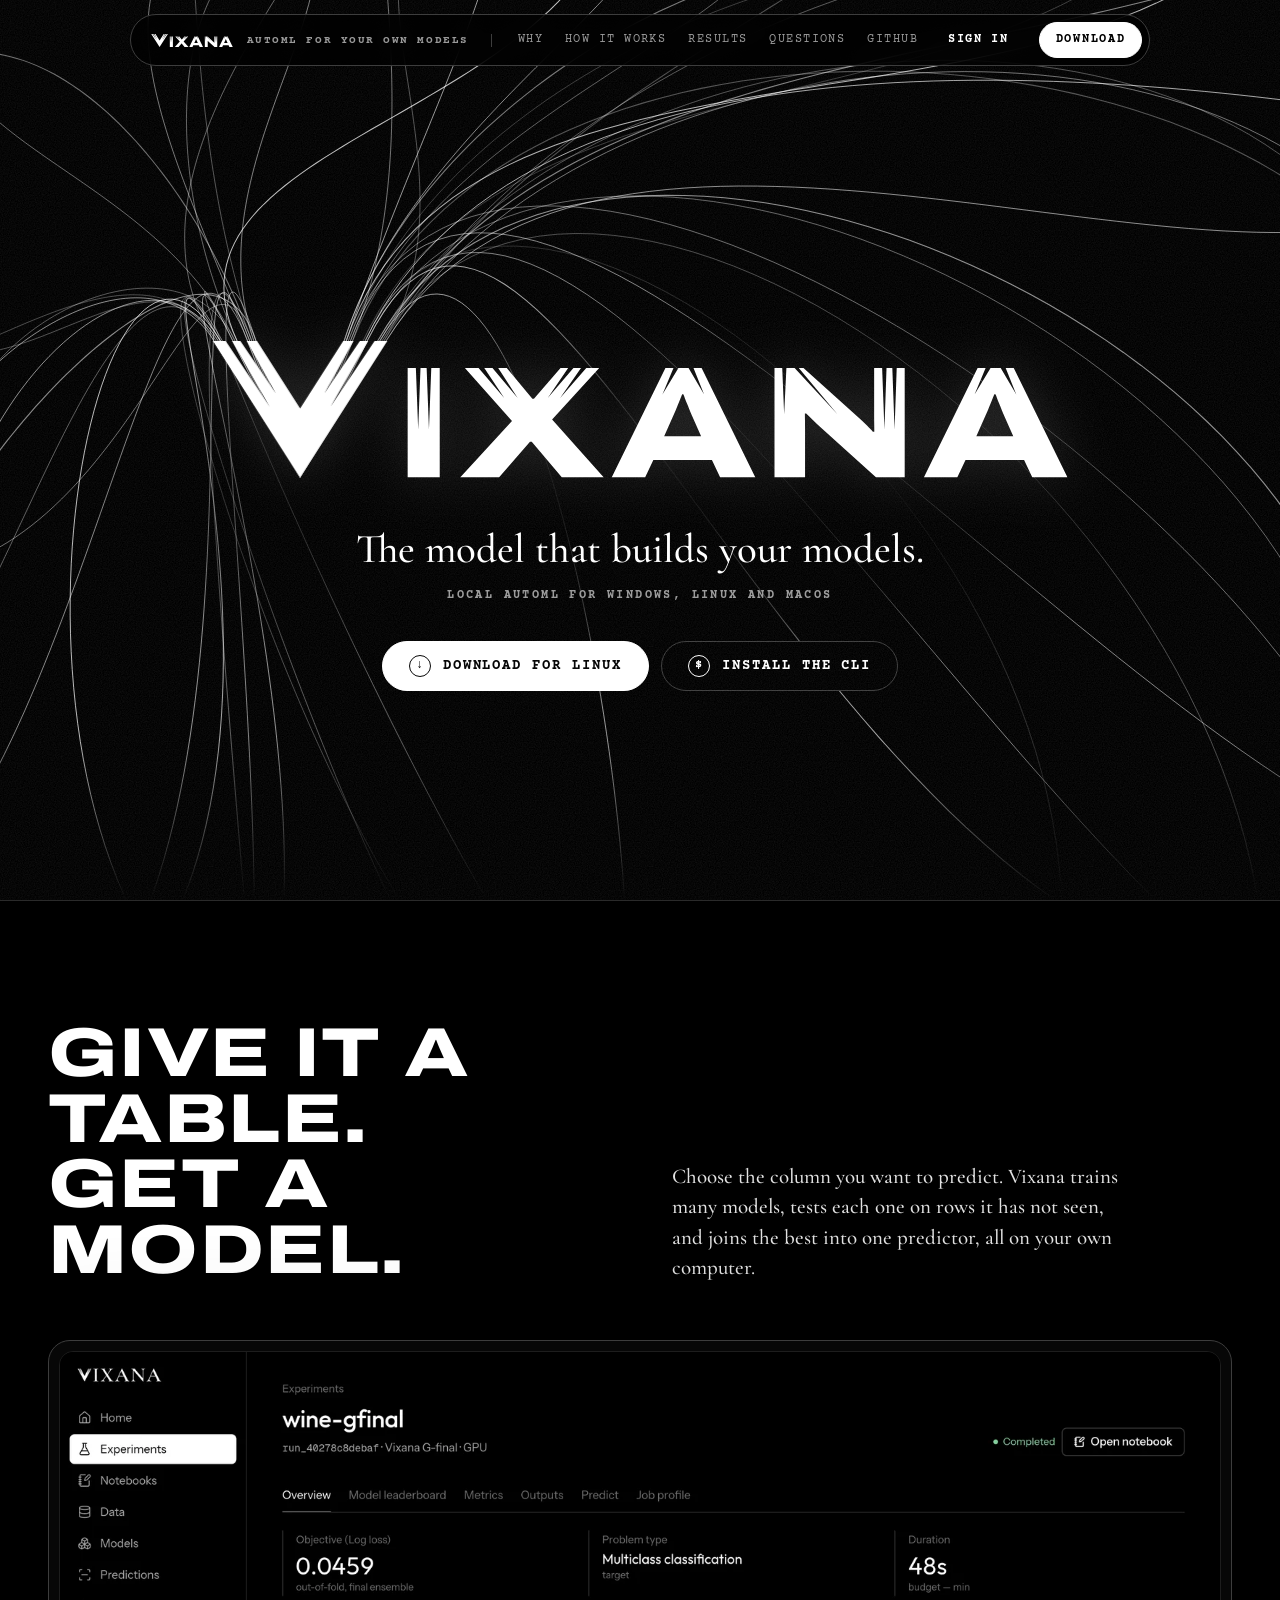
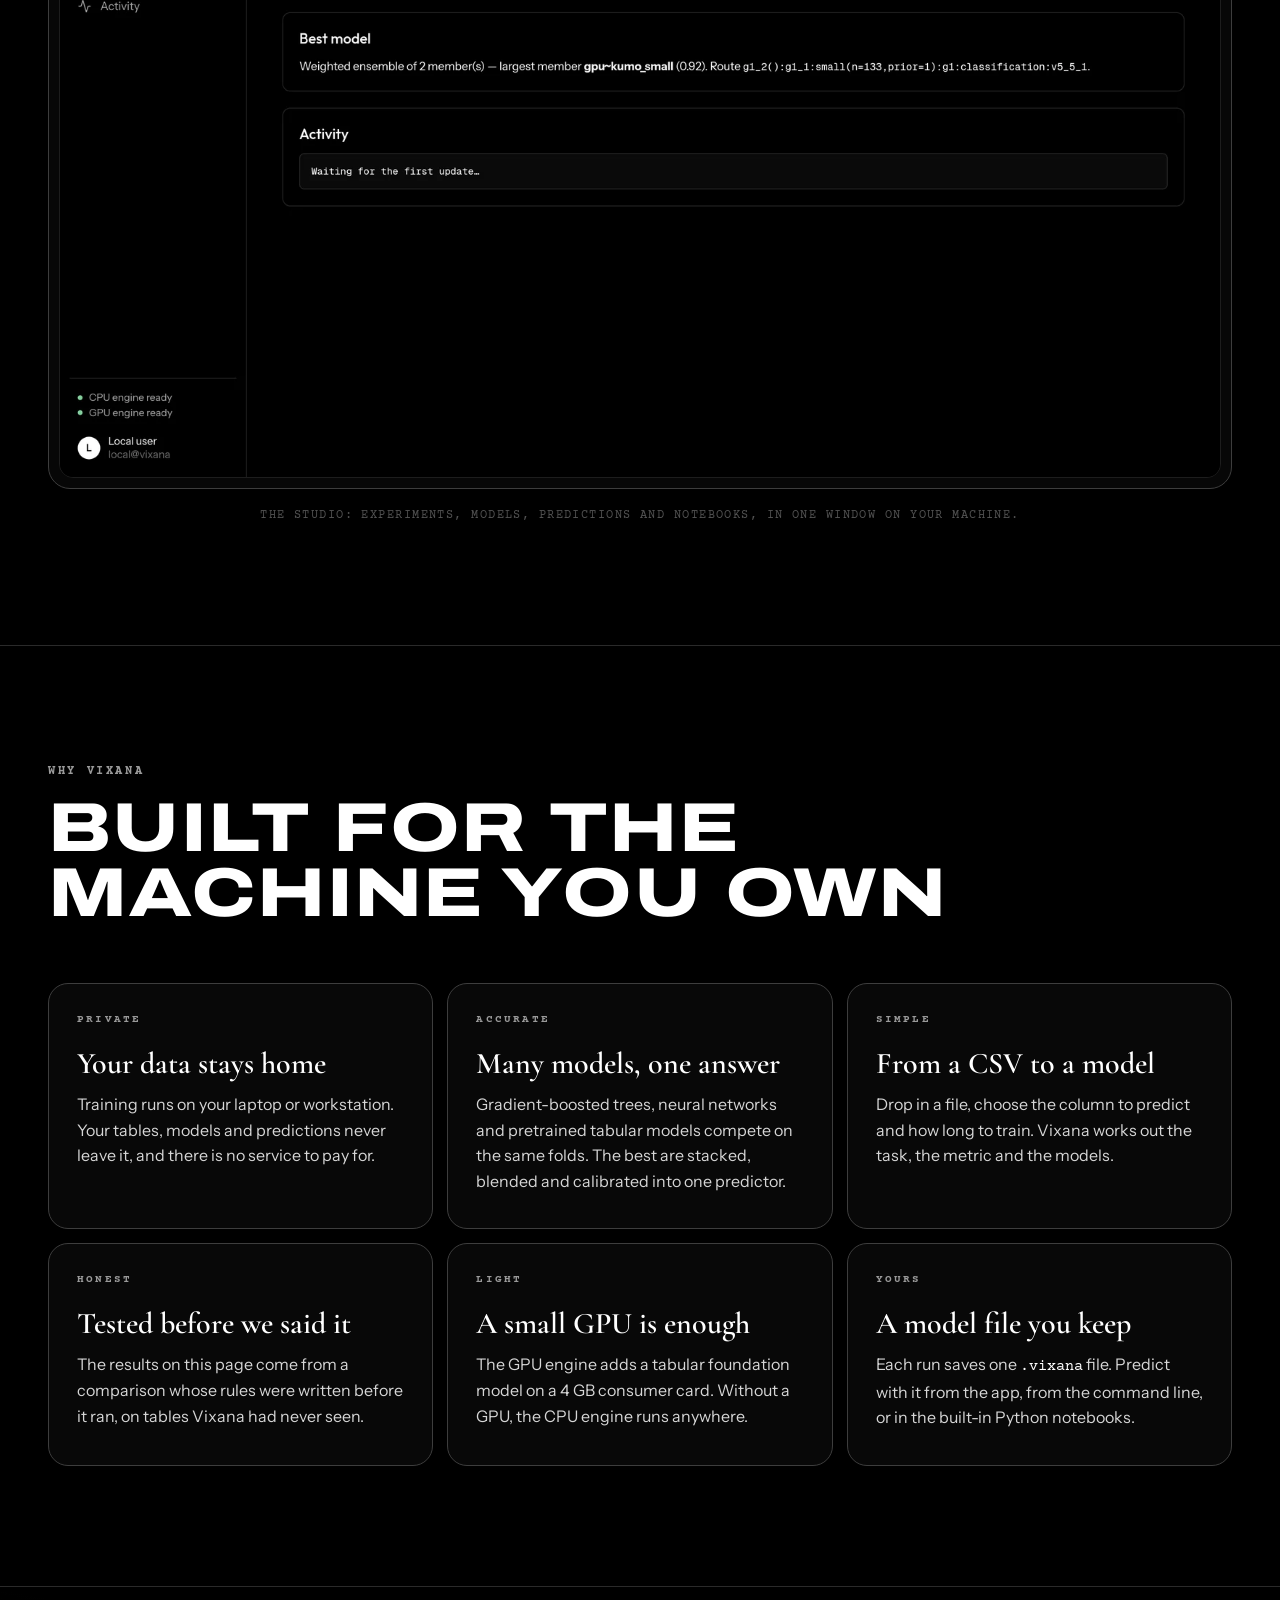
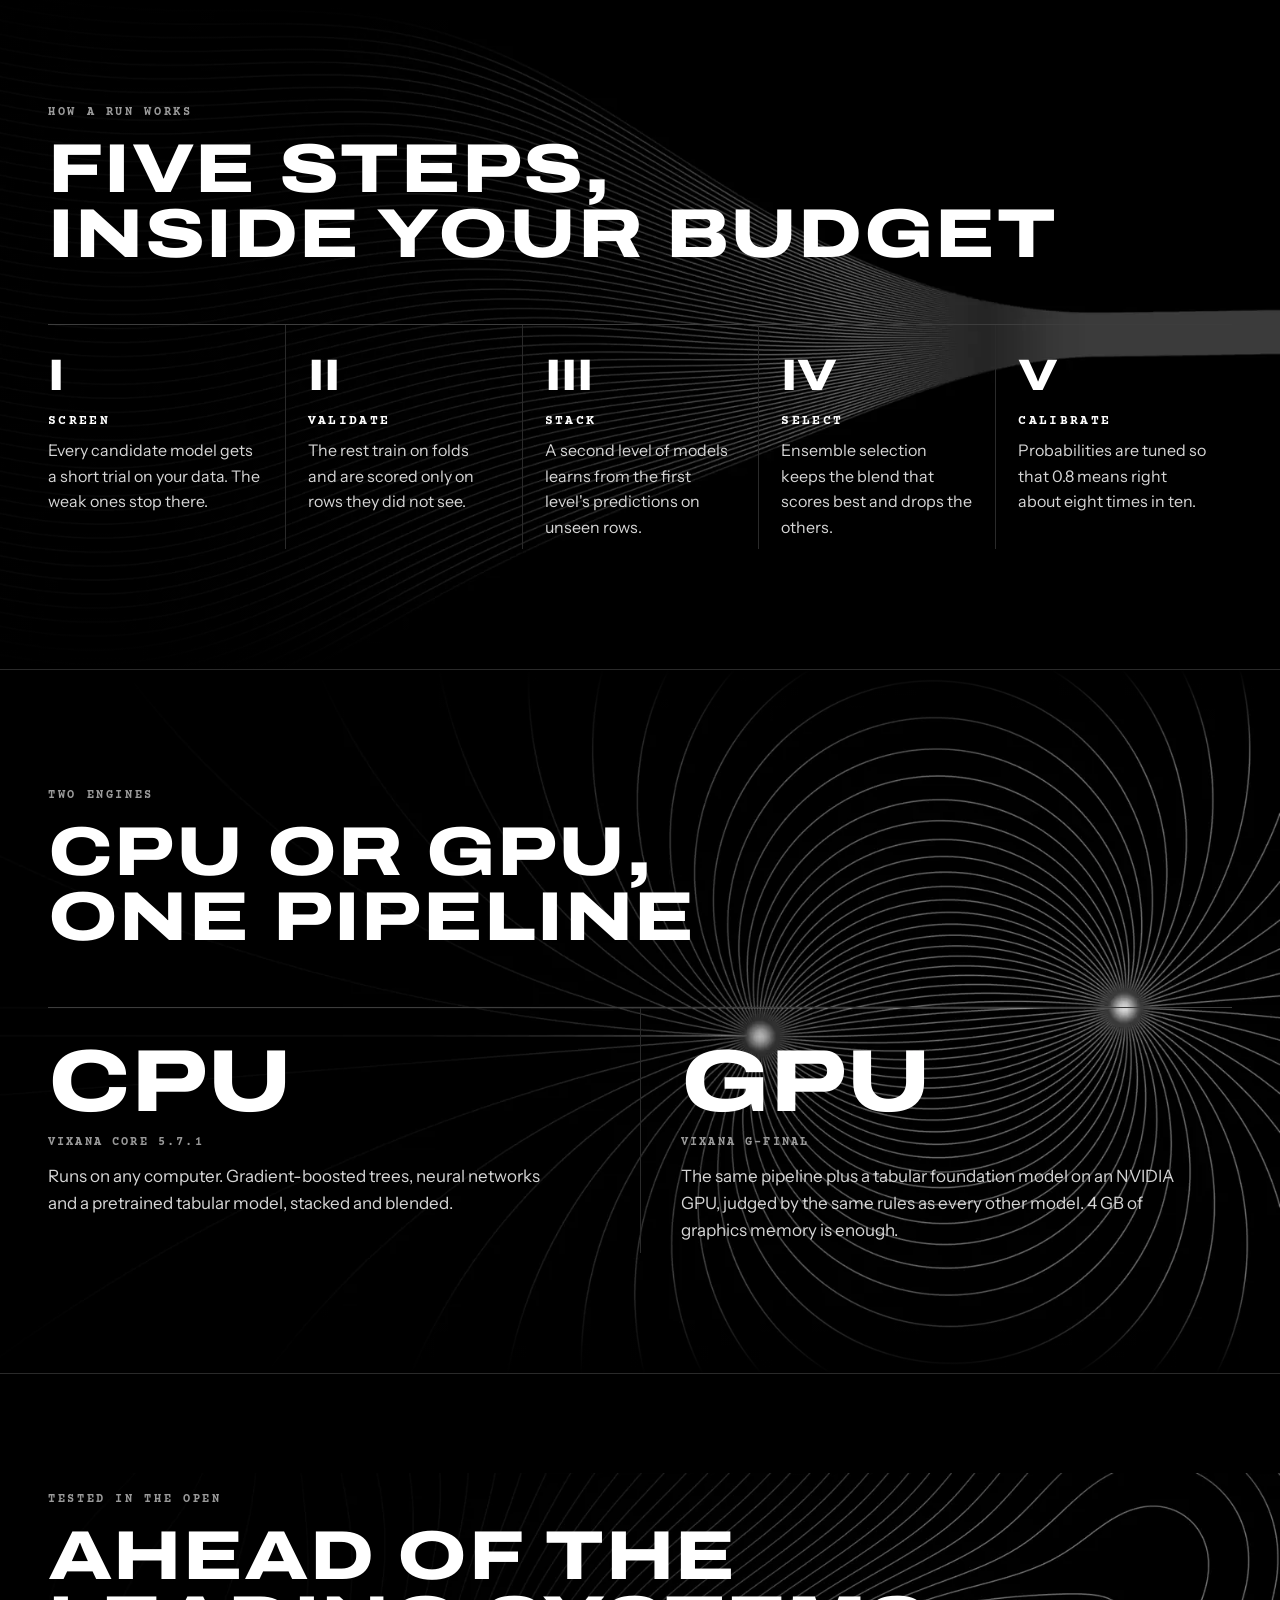
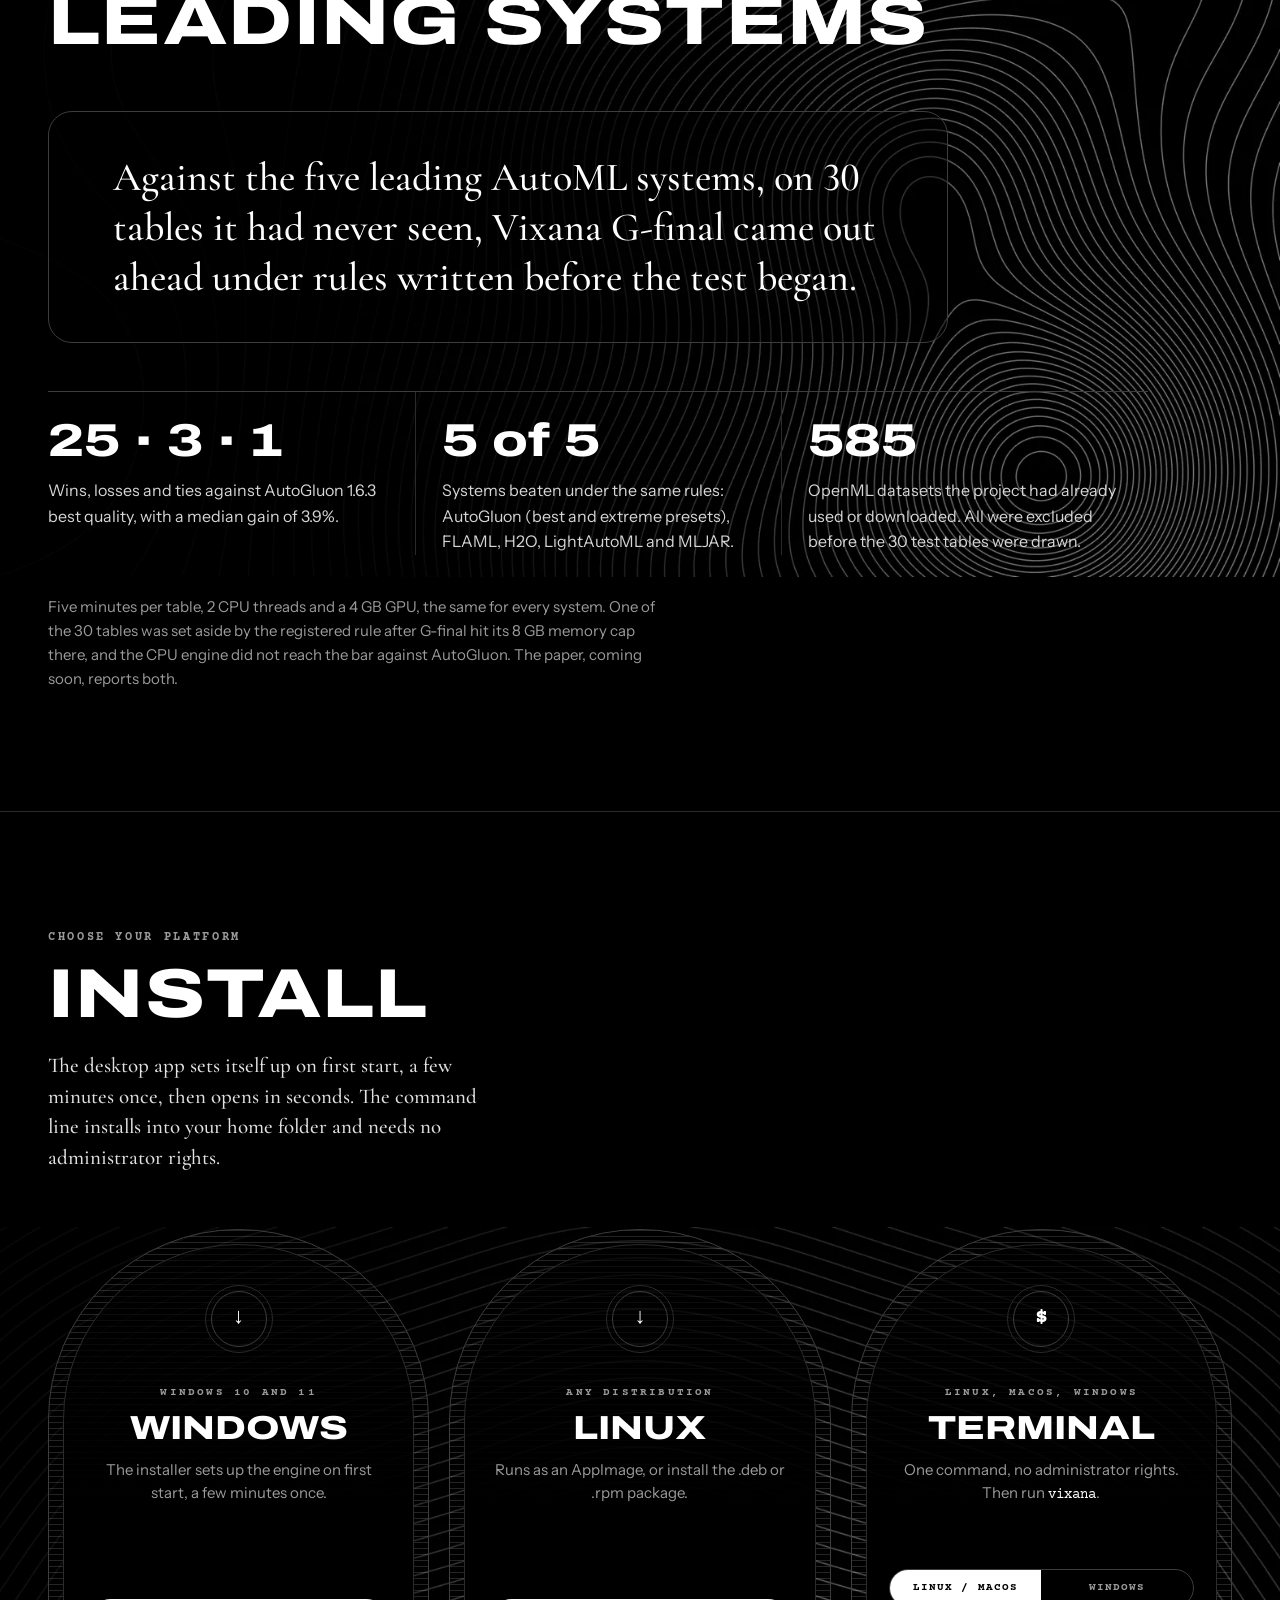
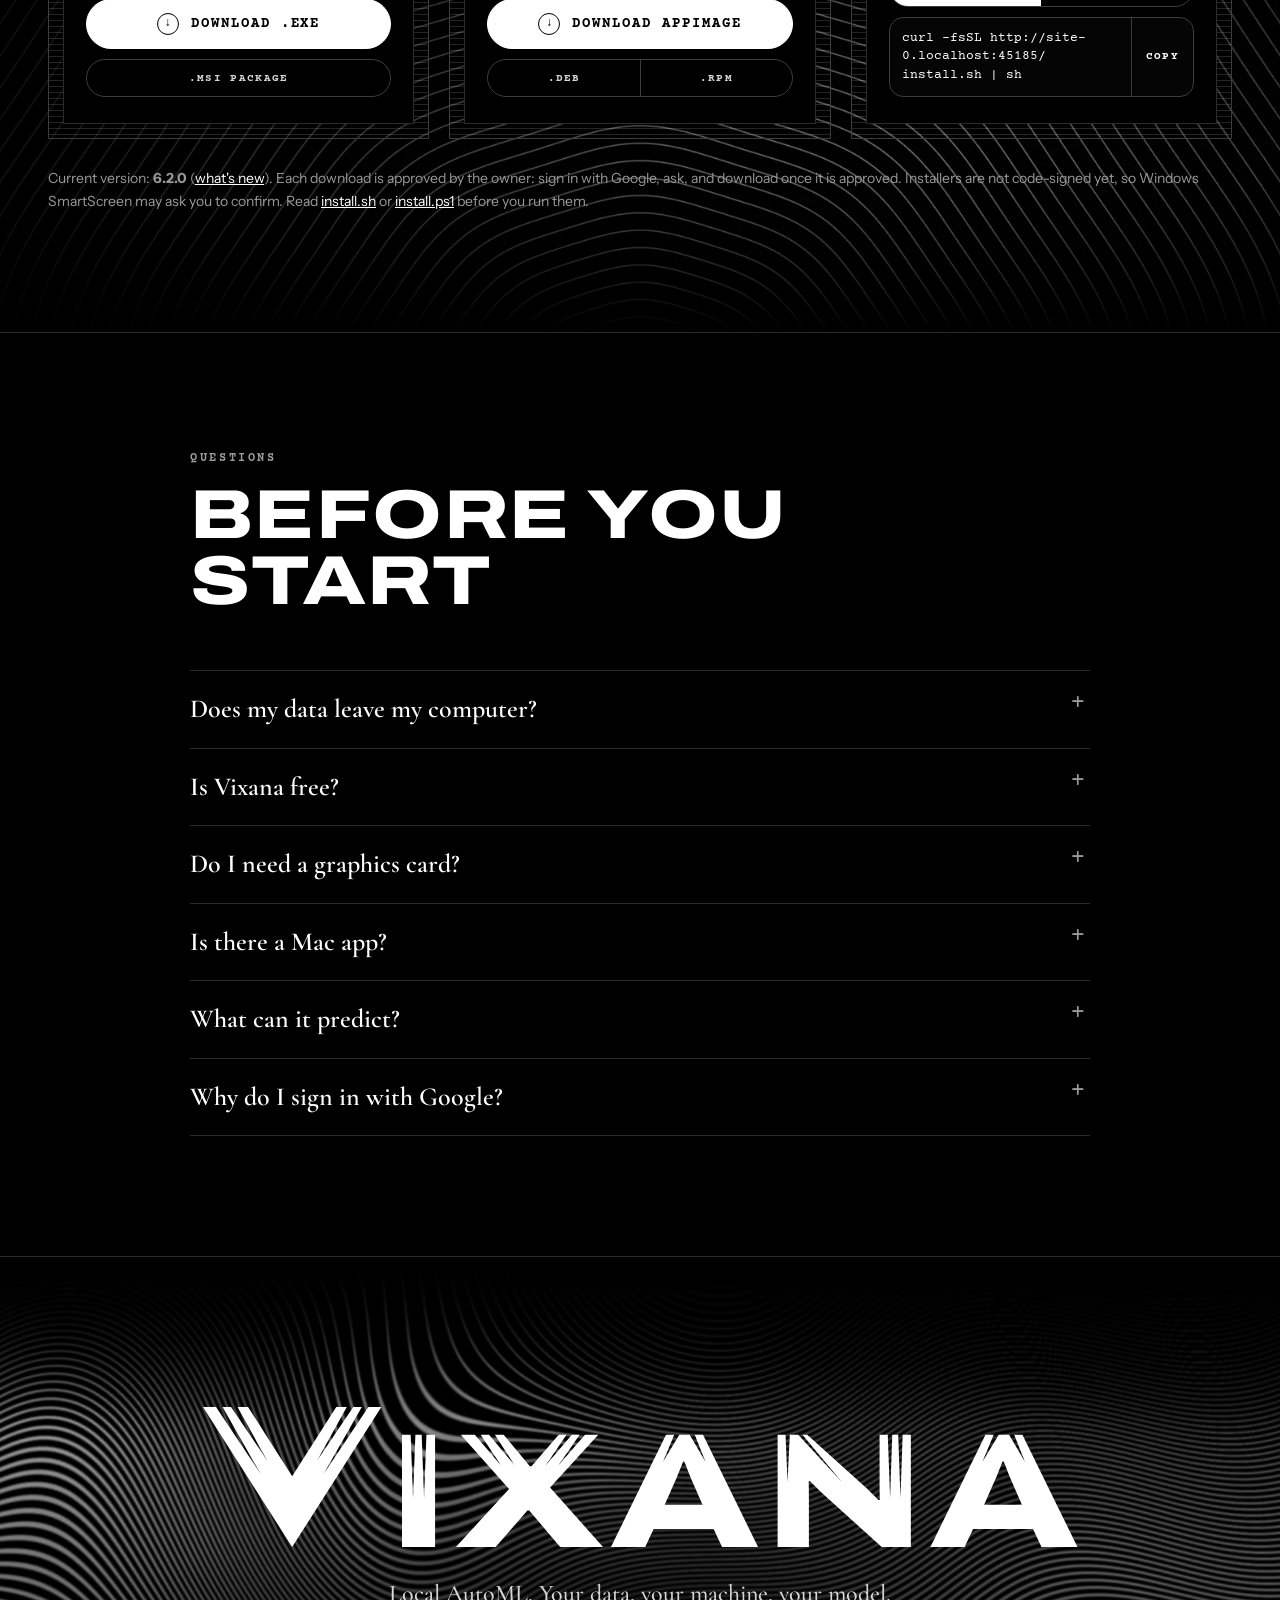
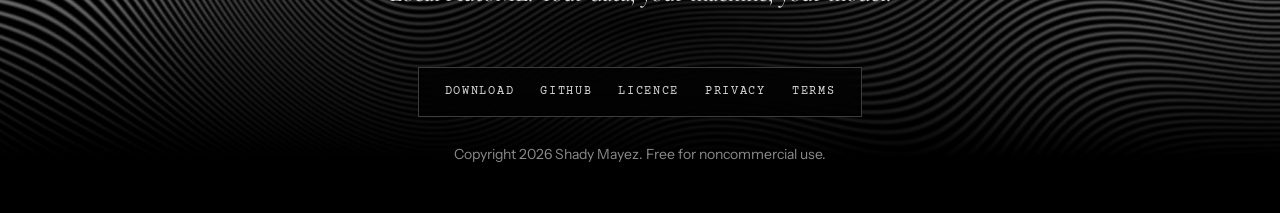
==== index.html @ 3128aa4a "Publish the website from the main repository's website/ folder" ====
<!doctype html>
<html lang="en">
<head>
<meta charset="utf-8">
<meta name="viewport" content="width=device-width, initial-scale=1">
<title>Vixana — local AutoML for your own models</title>
<meta name="description" content="Vixana trains many models on your table, checks each one on rows it has not seen, and joins the best into one predictor, on your own computer. Desktop app for Windows and Linux, command line for Linux, macOS and Windows.">
<meta name="theme-color" content="#000000">
<meta property="og:title" content="Vixana — local AutoML">
<meta property="og:description" content="Many models, checked against data they have not seen, joined into one answer. On your own computer.">
<meta property="og:image" content="assets/img/icon-256.png">
<link rel="icon" href="assets/img/favicon.svg" type="image/svg+xml">
<link rel="apple-touch-icon" href="assets/img/icon-256.png">
<link rel="preload" href="assets/fonts/archivo-expanded-800.woff2" as="font" type="font/woff2" crossorigin>
<link rel="stylesheet" href="styles.css?v=6.6.0-1">
<!-- the hero's sequence plays only where motion is welcome; set before the first paint so nothing flashes -->
<script>if (!matchMedia("(prefers-reduced-motion: reduce)").matches) document.documentElement.classList.add("motion");</script>
</head>
<body>
<a class="skip" href="#main">Skip to content</a>

<header class="bar">
  <div class="bar-inner">
    <a class="bar-brand" href="#top" aria-label="Vixana, back to top">
      <img src="assets/img/statement.svg" alt="Vixana" width="754" height="100">
      <span class="bar-tag">AutoML for your own models</span>
    </a>
    <nav class="bar-nav" aria-label="Sections">
      <a href="#why">Why</a>
      <a href="#how">How it works</a>
      <a href="#results">Results</a>
      <a href="#faq">Questions</a>
      <a data-repo href="https://github.com/ShadyMayez/vixana-website">GitHub</a>
    </nav>
    <a class="bar-signin" href="login.html" data-account-link hidden>Sign in</a>
    <a class="btn btn-small" href="#download">Download</a>
  </div>
</header>

<main id="main">
  <!-- Hero: lines from every side gather into the V (many models, one answer), then the name completes -->
  <section class="hero" id="top" aria-labelledby="hero-title">
    <canvas class="hero-flow" aria-hidden="true"></canvas>
    <div class="hero-inner">
      <h1 id="hero-title" class="hero-name" aria-label="Vixana"><!-- statement: written by website/art/make_statement.py --><svg class="statement-word" viewBox="0 0 630.0 100" data-v="2.11 127.71 32.28 4.84" aria-hidden="true"><defs><linearGradient id="sheen" gradientUnits="userSpaceOnUse" x1="-180" y1="0" x2="-40" y2="60"><stop offset="0" stop-color="#fff" stop-opacity="0"/><stop offset=".5" stop-color="#fff" stop-opacity=".9"/><stop offset="1" stop-color="#fff" stop-opacity="0"/><animateTransform id="sheen-run" attributeName="gradientTransform" type="translate" from="0 0" to="870 0" dur="1.8s" begin="4.4s; sheen-run.end + 7s" fill="freeze"/></linearGradient></defs><g id="word-shape"><path class="word-v" d="M2.11 0 65.96 100 129.82 0H120.51L88.26 48.23L115.81 0H109.74L83.74 38.46L105.07 0H97.54L65.96 49.46L34.38 0H26.85L48.18 38.46L22.19 0H16.12L43.66 48.23L11.42 0Z"/><path class="word-rest" d="M144.61 100H168.28V19.77H162.09L160.39 64.92L158.69 19.77H154.19L152.5 64.92L150.8 19.77H144.61Z M183.21 100H211.66L234.4 73.88H235.69L257.84 100H288.51L250.61 57.55L285.13 19.77H275.66L256.5 41.72L271.79 19.77H266.25L247.4 41.72L262.37 19.77H256.79L237.32 42.27H236.15L217.38 19.77H211.11L225.37 41.72L206.92 19.77H200.93L215.54 41.72L196.73 19.77H186.71L221.22 58.6Z M294.23 100H318.72L324.78 87.17H367.7L373.76 100H399.53L360.12 19.77H354.2L361.97 39.28L350.57 19.77H343.16L331.41 39.28L339.53 19.77H333.64ZM332.71 69.8 339.94 53.47Q340.76 51.84 341.75 49.27Q342.74 46.71 343.91 43.91Q345.07 41.11 345.89 39.01H346.71Q347.17 39.94 347.87 41.87Q348.57 43.79 349.5 46.06Q350.44 48.34 351.25 50.38Q352.07 52.42 352.54 53.47L359.77 69.8Z M413.53 100H435.92V65.25Q435.92 61.4 435.86 58.02Q435.8 54.64 435.8 53.12H436.73Q438.6 54.87 441.63 57.9Q444.66 60.93 447.46 63.38L488.05 100H508.92V19.77H503.06L501.49 64.92L499.85 19.77H495.6L494.07 64.92L492.39 19.77H486.53V55.57Q486.53 58.02 486.59 61.17Q486.65 64.31 486.65 66.41H485.6Q484.31 64.9 482.51 63.15Q480.7 61.4 479.01 59.77Q477.32 58.13 476.27 57.2L434.75 19.77H431.31L459.66 53.72L428.26 19.77H422.25L420.61 53.72L419.2 19.77H413.53Z M522.92 100H547.41L553.47 87.17H596.38L602.45 100H628.22L588.8 19.77H582.89L590.66 39.28L579.25 19.77H571.85L560.09 39.28L568.21 19.77H562.33ZM561.4 69.8 568.63 53.47Q569.45 51.84 570.44 49.27Q571.43 46.71 572.59 43.91Q573.76 41.11 574.58 39.01H575.39Q575.86 39.94 576.56 41.87Q577.26 43.79 578.19 46.06Q579.13 48.34 579.94 50.38Q580.76 52.42 581.22 53.47L588.45 69.8Z"/></g><use class="word-sheen" href="#word-shape" fill="url(#sheen)"/></svg><!-- /statement --></h1>
      <p class="hero-tag">The model that builds your models.</p>
      <p class="hero-meta">Local AutoML for Windows, Linux and macOS</p>
      <div class="hero-actions">
        <a class="btn btn-icon" id="primary-download" href="#download"><span class="btn-glyph" aria-hidden="true">↓</span><span class="btn-label">Download</span></a>
        <a class="btn btn-ghost btn-icon" href="#terminal"><span class="btn-glyph" aria-hidden="true">$</span><span class="btn-label">Install the CLI</span></a>
      </div>
    </div>
  </section>

  <!-- The Studio -->
  <section class="section intro" id="studio" aria-labelledby="studio-title">
    <div class="wrap">
      <div class="intro-head">
        <h2 id="studio-title" class="title">Give it a table.<br>Get a model.</h2>
        <p class="section-lede">Choose the column you want to predict. Vixana trains many models, tests each one on rows it
          has not seen, and joins the best into one predictor, all on your own computer.</p>
      </div>
      <figure class="shot">
        <img src="assets/img/studio.webp" alt="The Vixana Studio showing a finished experiment: log loss 0.0459, a weighted ensemble of two models, trained in 48 seconds." width="1600" height="1000" loading="lazy">
      </figure>
      <p class="shot-caption">The Studio: experiments, models, predictions and notebooks, in one window on your machine.</p>
    </div>
  </section>

  <!-- Why -->
  <section class="section" id="why" aria-labelledby="why-title">
    <div class="wrap">
      <div class="section-head">
        <p class="kicker">Why Vixana</p>
        <h2 id="why-title" class="title">Built for the<br>machine you own</h2>
      </div>
      <div class="cards">
        <article class="card">
          <p class="card-tag">Private</p>
          <h3>Your data stays home</h3>
          <p>Training runs on your laptop or workstation. Your tables, models and predictions never leave it, and there
            is no service to pay for.</p>
        </article>
        <article class="card">
          <p class="card-tag">Accurate</p>
          <h3>Many models, one answer</h3>
          <p>Gradient-boosted trees, neural networks and pretrained tabular models compete on the same folds. The best
            are stacked, blended and calibrated into one predictor.</p>
        </article>
        <article class="card">
          <p class="card-tag">Simple</p>
          <h3>From a CSV to a model</h3>
          <p>Drop in a file, choose the column to predict and how long to train. Vixana works out the task, the metric
            and the models.</p>
        </article>
        <article class="card">
          <p class="card-tag">Honest</p>
          <h3>Tested before we said it</h3>
          <p>The results on this page come from a comparison whose rules were written before it ran, on tables Vixana
            had never seen.</p>
        </article>
        <article class="card">
          <p class="card-tag">Light</p>
          <h3>A small GPU is enough</h3>
          <p>The GPU engine adds a tabular foundation model on a 4 GB consumer card. Without a GPU, the CPU engine runs
            anywhere.</p>
        </article>
        <article class="card">
          <p class="card-tag">Yours</p>
          <h3>A model file you keep</h3>
          <p>Each run saves one <code>.vixana</code> file. Predict with it from the app, from the command line, or in
            the built-in Python notebooks.</p>
        </article>
      </div>
    </div>
  </section>

  <!-- How a run works, over lines gathering into one beam -->
  <section class="section section-art" id="how" aria-labelledby="how-title">
    <div class="section-bg" style="background-image: url(assets/bg/converge.webp?v=6.3)" aria-hidden="true"></div>
    <div class="wrap">
      <div class="section-head">
        <p class="kicker">How a run works</p>
        <h2 id="how-title" class="title">Five steps,<br>inside your budget</h2>
      </div>
      <ol class="steps">
        <li><span class="numeral" aria-hidden="true">I</span><h3>Screen</h3>
          <p>Every candidate model gets a short trial on your data. The weak ones stop there.</p></li>
        <li><span class="numeral" aria-hidden="true">II</span><h3>Validate</h3>
          <p>The rest train on folds and are scored only on rows they did not see.</p></li>
        <li><span class="numeral" aria-hidden="true">III</span><h3>Stack</h3>
          <p>A second level of models learns from the first level's predictions on unseen rows.</p></li>
        <li><span class="numeral" aria-hidden="true">IV</span><h3>Select</h3>
          <p>Ensemble selection keeps the blend that scores best and drops the others.</p></li>
        <li><span class="numeral" aria-hidden="true">V</span><h3>Calibrate</h3>
          <p>Probabilities are tuned so that 0.8 means right about eight times in ten.</p></li>
      </ol>
    </div>
  </section>

  <!-- Engines, over the field lines between two poles -->
  <section class="section section-art" id="engines" aria-labelledby="engines-title">
    <div class="section-bg" style="background-image: url(assets/bg/dipole.webp?v=6.3)" aria-hidden="true"></div>
    <div class="wrap">
      <div class="section-head">
        <p class="kicker">Two engines</p>
        <h2 id="engines-title" class="title">CPU or GPU,<br>one pipeline</h2>
      </div>
      <div class="engine-pair">
        <div class="engine">
          <h3>CPU</h3>
          <p class="engine-name">Vixana Core 5.7.1</p>
          <p>Runs on any computer. Gradient-boosted trees, neural networks and a pretrained tabular model, stacked and
            blended.</p>
        </div>
        <div class="engine">
          <h3>GPU</h3>
          <p class="engine-name">Vixana G-final</p>
          <p>The same pipeline plus a tabular foundation model on an NVIDIA GPU, judged by the same rules as every
            other model. 4 GB of graphics memory is enough.</p>
        </div>
      </div>
    </div>
  </section>

  <!-- Results, over contour lines -->
  <section class="section section-art" id="results" aria-labelledby="results-title">
    <div class="section-bg" style="background-image: url(assets/bg/terrain.webp?v=6.3)" aria-hidden="true"></div>
    <div class="wrap">
      <div class="section-head">
        <p class="kicker">Tested in the open</p>
        <h2 id="results-title" class="title">Ahead of the<br>leading systems</h2>
      </div>
      <blockquote class="tablet">
        <p>Against the five leading AutoML systems, on 30 tables it had never seen, Vixana G-final came out ahead under
          rules written before the test began.</p>
      </blockquote>
      <dl class="facts">
        <div><dt>25 · 3 · 1</dt><dd>Wins, losses and ties against AutoGluon 1.6.3 best quality, with a median gain of
          3.9%.</dd></div>
        <div><dt>5 of 5</dt><dd>Systems beaten under the same rules: AutoGluon (best and extreme presets), FLAML, H2O,
          LightAutoML and MLJAR.</dd></div>
        <div><dt>585</dt><dd>OpenML datasets the project had already used or downloaded. All were excluded before the 30
          test tables were drawn.</dd></div>
      </dl>
      <p class="results-note">Five minutes per table, 2 CPU threads and a 4 GB GPU, the same for every system. One of
        the 30 tables was set aside by the registered rule after G-final hit its 8 GB memory cap there, and the CPU
        engine did not reach the bar against AutoGluon. The paper, coming soon, reports both.</p>
    </div>
  </section>

  <!-- Download, over rings rising from below -->
  <section class="section section-art" id="download" aria-labelledby="download-title">
    <div class="section-bg" style="background-image: url(assets/bg/ripples.webp?v=6.3)" aria-hidden="true"></div>
    <div class="wrap">
      <div class="section-head">
        <p class="kicker">Choose your platform</p>
        <h2 id="download-title" class="title">Install</h2>
        <p class="section-lede">The desktop app sets itself up on first start, a few minutes once, then opens in
          seconds. The command line installs into your home folder and needs no administrator rights.</p>
      </div>
      <div class="arcade">
        <article class="arch" id="windows">
          <div class="arch-inner">
            <span class="keystone" aria-hidden="true">↓</span>
            <p class="arch-tag">Windows 10 and 11</p>
            <h3>Windows</h3>
            <p class="arch-meta">The installer sets up the engine on first start, a few minutes once.</p>
            <div class="arch-action">
              <a class="btn btn-icon" data-release="windows" href="download.html?file=Vixana_6.2.0_x64-setup.exe&amp;tag=v6.2.0"><span class="btn-glyph" aria-hidden="true">↓</span><span class="btn-label">Download .exe</span></a>
              <div class="alt"><a href="download.html?file=Vixana_6.2.0_x64_en-US.msi&amp;tag=v6.2.0">.msi package</a></div>
            </div>
          </div>
        </article>
        <article class="arch" id="linux">
          <div class="arch-inner">
            <span class="keystone" aria-hidden="true">↓</span>
            <p class="arch-tag">Any distribution</p>
            <h3>Linux</h3>
            <p class="arch-meta">Runs as an AppImage, or install the .deb or .rpm package.</p>
            <div class="arch-action">
              <a class="btn btn-icon" data-release="linux" href="download.html?file=Vixana_6.2.0_amd64.AppImage&amp;tag=v6.2.0"><span class="btn-glyph" aria-hidden="true">↓</span><span class="btn-label">Download AppImage</span></a>
              <div class="alt"><a href="download.html?file=Vixana_6.2.0_amd64.deb&amp;tag=v6.2.0">.deb</a><a href="download.html?file=Vixana-6.2.0-1.x86_64.rpm&amp;tag=v6.2.0">.rpm</a></div>
            </div>
          </div>
        </article>
        <article class="arch" id="terminal">
          <div class="arch-inner">
            <span class="keystone" aria-hidden="true">$</span>
            <p class="arch-tag">Linux, macOS, Windows</p>
            <h3>Terminal</h3>
            <p class="arch-meta">One command, no administrator rights. Then run <code>vixana</code>.</p>
            <div class="arch-action">
              <div class="tabs" role="tablist" aria-label="Your system">
                <button role="tab" id="tab-unix" aria-selected="true" aria-controls="cmd-unix">Linux / macOS</button>
                <button role="tab" id="tab-win" aria-selected="false" aria-controls="cmd-win" tabindex="-1">Windows</button>
              </div>
              <div class="cmd" id="cmd-unix" role="tabpanel" aria-labelledby="tab-unix">
                <code data-cmd="unix">curl -fsSL https://vixana.online/install.sh | sh</code>
                <button class="copy" type="button" data-copy="unix">Copy</button>
              </div>
              <div class="cmd" id="cmd-win" role="tabpanel" aria-labelledby="tab-win" hidden>
                <code data-cmd="win">irm https://vixana.online/install.ps1 | iex</code>
                <button class="copy" type="button" data-copy="win">Copy</button>
              </div>
            </div>
          </div>
        </article>
      </div>
      <p class="fine">Current version: <strong>6.2.0</strong> (<a href="https://github.com/ShadyMayez/vixana-website/releases/tag/v6.2.0">what's new</a>). Each download is approved by the owner: sign in with Google, ask, and download once it is approved. Installers are not code-signed yet, so Windows SmartScreen may ask you to confirm. Read
        <a data-repo-path="website/install.sh" href="install.sh">install.sh</a> or
        <a data-repo-path="website/install.ps1" href="install.ps1">install.ps1</a> before you run them.</p>
    </div>
  </section>

  <!-- Questions -->
  <section class="section faq" id="faq" aria-labelledby="faq-title">
    <div class="wrap wrap-narrow">
      <div class="section-head">
        <p class="kicker">Questions</p>
        <h2 id="faq-title" class="title">Before you start</h2>
      </div>
      <details>
        <summary>Does my data leave my computer?</summary>
        <p>No. The desktop app and the command line train on your machine. The network is used only to install the
          engine's packages the first time and to sign in with Google.</p>
      </details>
      <details>
        <summary>Is Vixana free?</summary>
        <p>Yes, for noncommercial use: personal projects, research, study and teaching, under the PolyForm Noncommercial
          License 1.0.0. For commercial use, contact the author.</p>
      </details>
      <details>
        <summary>Do I need a graphics card?</summary>
        <p>No. The CPU engine runs anywhere. The GPU engine needs an NVIDIA card with 4 GB or more.</p>
      </details>
      <details>
        <summary>Is there a Mac app?</summary>
        <p>Not yet. On a Mac, install the command line with the terminal command above; it runs the CPU engine.</p>
      </details>
      <details>
        <summary>What can it predict?</summary>
        <p>A column in a table: a category (churn or not, which product, which diagnosis) or a number (price, demand,
          time). It reads CSV, TSV, Excel, Parquet, Feather and JSON files, and was tested on tables from 100 to
          100,000 rows.</p>
      </details>
      <details>
        <summary>Why do I sign in with Google?</summary>
        <p>So the app knows who you are. Vixana receives your name, email address and picture, and nothing else from
          your Google account. See the <a href="privacy.html">privacy policy</a>.</p>
      </details>
    </div>
  </section>
</main>

<footer class="foot">
  <div class="foot-bg" aria-hidden="true"></div>
  <img class="foot-mark" src="assets/img/statement.svg" alt="Vixana" width="754" height="100" loading="lazy">
  <p class="foot-line">Local AutoML. Your data, your machine, your model.</p>
  <nav aria-label="Footer">
    <a href="#download">Download</a>
    <a data-repo href="https://github.com/ShadyMayez/vixana-website">GitHub</a>
    <a data-repo-path="LICENSE.md" href="LICENSE.md">Licence</a>
    <a href="privacy.html">Privacy</a>
    <a href="terms.html">Terms</a>
  </nav>
  <p>Copyright 2026 Shady Mayez. Free for noncommercial use.</p>
</footer>

<script src="site.js?v=6.6.0" defer></script>
<script src="hero.js?v=6.3.0-1" defer></script>
<script src="account.js?v=6.6.0-1" defer></script>
</body>
</html>
---- styles.css ----
/* Vixana website. Pure black and white, like the brand.
   Archivo Expanded for statements and section titles, Courier Prime for labels, buttons and commands,
   Cormorant Garamond for the softer lines (subtitles, questions), Instrument Sans for reading. */

@font-face { font-family: "Archivo Expanded"; src: url("assets/fonts/archivo-expanded-800.woff2") format("woff2"); font-weight: 800; font-display: swap; }
@font-face { font-family: "Archivo Expanded"; src: url("assets/fonts/archivo-expanded-700.woff2") format("woff2"); font-weight: 700; font-display: swap; }
@font-face { font-family: "Courier Prime"; src: url("assets/fonts/courier-prime-regular.woff2") format("woff2"); font-weight: 400; font-display: swap; }
@font-face { font-family: "Courier Prime"; src: url("assets/fonts/courier-prime-bold.woff2") format("woff2"); font-weight: 700; font-display: swap; }
@font-face { font-family: "Cormorant Garamond"; src: url("assets/fonts/cormorant-garamond-500.woff2") format("woff2"); font-weight: 500; font-display: swap; }
@font-face { font-family: "Cormorant Garamond"; src: url("assets/fonts/cormorant-garamond-600.woff2") format("woff2"); font-weight: 600; font-display: swap; }
@font-face { font-family: "Instrument Sans"; src: url("assets/fonts/instrument-sans-var.woff2") format("woff2"); font-weight: 400 700; font-display: swap; }
@font-face { font-family: "Geist Mono"; src: url("assets/fonts/geist-mono-var.woff2") format("woff2"); font-weight: 100 900; font-display: swap; }

:root {
  --ink: #000;
  --marble: #fff;
  --chalk: #d6d6d6;    /* reading text on black: 14:1 */
  --stone: #9a9a9a;    /* secondary text: 7.6:1 */
  --vein: #2a2a2a;     /* hairlines */
  --frame: #3d3d3d;    /* frames and outlines */
  --expanded: "Archivo Expanded", "Arial Black", Arial, sans-serif;
  --courier: "Courier Prime", "Courier New", monospace;
  --serif: "Cormorant Garamond", Georgia, serif;
  --sans: "Instrument Sans", system-ui, sans-serif;
  --gutter: clamp(16px, 4vw, 48px);
  --measure: 62ch;
  color-scheme: dark;
}

* { box-sizing: border-box; }
html { scroll-behavior: smooth; scroll-padding-top: 84px; }
body { margin: 0; background: var(--ink); color: var(--chalk); font: 400 17px/1.6 var(--sans); -webkit-font-smoothing: antialiased; font-variant-numeric: lining-nums; }
img { display: block; max-width: 100%; height: auto; }
a { color: var(--marble); }
code { font-family: var(--courier); font-size: 0.95em; color: var(--marble); }
:focus-visible { outline: 2px solid var(--marble); outline-offset: 3px; }
.skip { position: absolute; left: -9999px; top: 8px; background: var(--marble); color: var(--ink); padding: 8px 14px; z-index: 100; }
.skip:focus { left: 8px; }

/* ---------- buttons: typewriter capitals, square ---------- */
.btn {
  display: inline-flex; align-items: center; justify-content: center; gap: 12px;
  min-height: 50px; padding: 0 26px; border: 1px solid var(--marble); border-radius: 999px;
  background: var(--marble); color: var(--ink); text-decoration: none; cursor: pointer;
  font: 700 14px/1 var(--courier); letter-spacing: 0.14em; text-transform: uppercase;
  transition: background-color .2s, color .2s, border-color .2s;
}
.btn:hover { background: var(--ink); color: var(--marble); }
.btn-ghost { background: var(--ink); color: var(--marble); border-color: var(--frame); }
.btn-ghost:hover { border-color: var(--marble); }
.btn-small { min-height: 36px; padding: 0 16px; font-size: 12px; }
.btn-glyph { display: grid; place-items: center; width: 22px; height: 22px; border: 1px solid currentColor; border-radius: 50%; font-size: 12px; letter-spacing: 0; }

/* ---------- top bar ---------- */
.bar { position: sticky; top: 0; z-index: 20; display: flex; justify-content: center; padding: 14px var(--gutter); pointer-events: none; }
.bar-inner {
  pointer-events: auto; display: flex; align-items: center; gap: 26px; padding: 7px 7px 7px 20px;
  background: rgba(0, 0, 0, 0.78); backdrop-filter: blur(14px); -webkit-backdrop-filter: blur(14px);
  border: 1px solid var(--frame); border-radius: 999px;
}
.bar-brand { display: flex; align-items: center; gap: 14px; text-decoration: none; padding-right: 22px; border-right: 1px solid var(--frame); }
.bar-brand img { height: 13px; width: auto; }
.bar-tag { font: 700 11px/1 var(--courier); letter-spacing: 0.14em; text-transform: uppercase; color: var(--stone); white-space: nowrap; }
.bar-nav { display: flex; gap: 22px; }
.bar-nav a { font: 400 12px/1 var(--courier); letter-spacing: 0.12em; text-transform: uppercase; color: var(--stone); text-decoration: none; }
.bar-nav a:hover { color: var(--marble); }

/* ---------- hero: the name, built by the lines that flow into its V (hero.js) ---------- */
.hero { position: relative; margin-top: -80px; min-height: max(660px, 100svh); display: grid; place-items: center; padding: calc(96px + 9vh) var(--gutter) 5vh; overflow: hidden; isolation: isolate; }
.hero-flow { position: absolute; inset: 0; z-index: -1; width: 100%; height: 100%; }
.hero::after { content: ""; position: absolute; inset: auto 0 0; height: 160px; z-index: -1; background: linear-gradient(transparent, var(--ink)); pointer-events: none; }
/* film grain over everything in the hero, very light */
.hero::before { content: ""; position: absolute; inset: 0; z-index: 2; pointer-events: none; opacity: .07; mix-blend-mode: screen;
  background-image: url("data:image/svg+xml,%3Csvg xmlns='http://www.w3.org/2000/svg' width='220' height='220'%3E%3Cfilter id='n'%3E%3CfeTurbulence type='fractalNoise' baseFrequency='.85' numOctaves='2' stitchTiles='stitch'/%3E%3CfeColorMatrix values='0 0 0 0 1 0 0 0 0 1 0 0 0 0 1 0 0 0 1.4 -.35'/%3E%3C/filter%3E%3Crect width='100%25' height='100%25' filter='url(%23n)'/%3E%3C/svg%3E"); }
.hero-inner { position: relative; width: 100%; display: grid; justify-items: center; text-align: center; }
/* a pool of shadow under the words, so the lines pass behind them */
.hero-inner::before { content: ""; position: absolute; z-index: -1; left: 50%; top: 46%; width: min(1100px, 120vw); height: 120%; transform: translate(-50%, -50%);
  background: radial-gradient(closest-side, rgba(0,0,0,.92), rgba(0,0,0,.6) 55%, rgba(0,0,0,0)); pointer-events: none; }
.hero-name { margin: 0; width: min(860px, 80vw); line-height: 0; }
.statement-word { display: block; width: 100%; height: auto; fill: var(--marble); overflow: visible; }
.hero .statement-word { filter: drop-shadow(0 0 28px rgba(255,255,255,.16)) drop-shadow(0 18px 40px rgba(0,0,0,.9)); }
.word-sheen { display: none; mix-blend-mode: normal; }
.motion .word-sheen { display: inline; }
.hero-tag { margin: clamp(26px, 4vw, 48px) 0 0; font: 500 clamp(24px, 3.2vw, 42px)/1.2 var(--serif); color: var(--marble); }
.hero-meta { margin: 14px 0 0; font: 700 12px/1.4 var(--courier); letter-spacing: 0.2em; text-transform: uppercase; color: var(--stone); }
.hero-actions { display: flex; flex-wrap: wrap; justify-content: center; gap: 12px; margin-top: 36px; }
/* the sequence (only where motion is welcome; hero.js draws the lines in time with it): the V solidifies, the name wipes in, the words rise */
.motion .hero .word-v { animation: fade-in .9s 2.2s both; }
.motion .hero .word-rest { animation: wipe-in 1.1s 2.75s cubic-bezier(.65, 0, .2, 1) both; }
.motion .hero .hero-tag { animation: rise .9s 3.5s both; }
.motion .hero .hero-meta { animation: rise .9s 3.7s both; }
.motion .hero .hero-actions { animation: rise .9s 3.9s both; }
@keyframes fade-in { from { opacity: 0; } }
@keyframes wipe-in { from { clip-path: inset(0 100% 0 0); } to { clip-path: inset(0 0 0 0); } }
@keyframes rise { from { opacity: 0; transform: translateY(14px); } }

/* the Studio, right under the hero */
.intro { border-top: 0; padding-top: 40px; }
.intro-head { display: grid; grid-template-columns: 1fr 1fr; gap: 24px 64px; align-items: end; margin-bottom: 56px; }
.intro-head .section-lede { margin: 0; }
.shot { position: relative; margin: 0; width: 100%; padding: 10px; border: 1px solid var(--frame); border-radius: 22px; background: rgba(10, 10, 10, .72); box-shadow: 0 40px 120px rgba(0, 0, 0, .8); }
.shot img { width: 100%; border: 1px solid #1d1d1d; border-radius: 14px; }
.shot-caption { text-align: center; margin: 18px 0 0; font: 400 12px/1.5 var(--courier); letter-spacing: 0.12em; text-transform: uppercase; color: var(--stone); }

/* ---------- sections ---------- */
.section { position: relative; padding: 120px var(--gutter); border-top: 1px solid var(--vein); overflow: hidden; }
.section-art { isolation: isolate; }
.section-bg { position: absolute; inset: 0; z-index: -1; background-position: right center; background-size: max(100%, 1300px) auto; background-repeat: no-repeat; }
/* text sits on the left: keep that side darker, let the lines show on the right; fade into the next section */
.section-bg::after { content: ""; position: absolute; inset: 0; background: linear-gradient(90deg, rgba(0,0,0,.72) 0%, rgba(0,0,0,.35) 45%, rgba(0,0,0,0) 75%), linear-gradient(#000, rgba(0,0,0,0) 14%, rgba(0,0,0,0) 86%, #000); }
#download .section-bg { background-position: center bottom; }
#how .section-bg, #engines .section-bg, #results .section-bg { background-position: right top 30%; }
.wrap { max-width: 1240px; margin: 0 auto; }
.wrap-narrow { max-width: 900px; }
.section-head { margin-bottom: 56px; }
.kicker { margin: 0 0 18px; font: 700 12px/1 var(--courier); letter-spacing: 0.22em; text-transform: uppercase; color: var(--stone); }
.title { margin: 0; font: 800 clamp(2.2rem, 5.4vw, 4.6rem)/0.95 var(--expanded); letter-spacing: 0.02em; text-transform: uppercase; color: var(--marble); }
.section-lede { margin: 24px 0 0; max-width: 46ch; font: 500 21px/1.45 var(--serif); color: #e2e2e2; }

/* why: six cards in a 3 x 2 grid, hairline separated */
.cards { display: grid; grid-template-columns: repeat(3, minmax(0, 1fr)); gap: 14px; }
.card { padding: 30px 28px 34px; border: 1px solid var(--frame); border-radius: 20px; background: rgba(255, 255, 255, .03); transition: background-color .25s, transform .25s; }
.card:hover { transform: translateY(-2px); }
.card:hover { background: rgba(255, 255, 255, .045); }
.card-tag { margin: 0 0 22px; font: 700 11px/1 var(--courier); letter-spacing: 0.2em; text-transform: uppercase; color: var(--stone); }
.card h3 { margin: 0 0 12px; font: 600 30px/1.1 var(--serif); color: var(--marble); }
.card p:last-child { margin: 0; font-size: 16px; }

/* how: five steps */
.steps { list-style: none; margin: 0; padding: 0; display: grid; grid-template-columns: repeat(5, minmax(0, 1fr)); border-top: 1px solid var(--frame); }
.steps li { padding: 28px 22px 8px 0; }
.steps li + li { padding-left: 22px; border-left: 1px solid var(--vein); }
.numeral { display: block; font: 800 44px/1 var(--expanded); color: var(--marble); }
.steps h3 { margin: 18px 0 10px; font: 700 13px/1 var(--courier); letter-spacing: 0.18em; text-transform: uppercase; color: var(--marble); }
.steps p { margin: 0; font-size: 16px; }

/* engines */
.engine-pair { display: grid; grid-template-columns: 1fr 1fr; border-top: 1px solid var(--frame); }
.engine { padding: 34px 40px 8px 0; }
.engine + .engine { padding-left: 40px; border-left: 1px solid var(--vein); }
.engine h3 { margin: 0; font: 800 clamp(3rem, 7vw, 5.5rem)/0.9 var(--expanded); color: var(--marble); }
.engine-name { margin: 16px 0 14px; font: 700 12px/1 var(--courier); letter-spacing: 0.18em; text-transform: uppercase; color: var(--stone); }
.engine p:last-child { max-width: 46ch; margin: 0; }

/* results */
.tablet { margin: 0; padding: 40px clamp(20px, 5vw, 64px); border: 1px solid var(--frame); border-radius: 24px; outline: none; background: rgba(0, 0, 0, .45); max-width: 900px; }
.tablet p { margin: 0; font: 500 clamp(26px, 3.2vw, 40px)/1.25 var(--serif); color: var(--marble); font-variant-numeric: lining-nums; }
.facts { margin: 48px 0 0; display: grid; grid-template-columns: repeat(3, minmax(0, 1fr)); border-top: 1px solid var(--frame); max-width: 1100px; }
.facts > div { padding: 26px 26px 0 0; }
.facts > div + div { padding-left: 26px; border-left: 1px solid var(--vein); }
.facts dt { font: 800 clamp(2rem, 3.6vw, 3rem)/1 var(--expanded); color: var(--marble); white-space: nowrap; }
.facts dd { margin: 14px 0 0; font-size: 16px; }
.results-note { margin: 40px 0 0; max-width: var(--measure); color: var(--stone); font-size: 15px; }

/* download: an arcade of three arches, the same parts at the same heights in each */
.arcade { display: grid; grid-template-columns: repeat(3, minmax(0, 1fr)); gap: 20px; align-items: stretch; }
.arch { border: 1px solid var(--frame); border-radius: 999px 999px 0 0; padding: 14px; display: flex;
  background: repeating-linear-gradient(to bottom, rgba(255,255,255,.14) 0 1.5px, transparent 1.5px 6px); transition: border-color .25s; }
.arch:hover, .arch:focus-within { border-color: var(--stone); }
.arch-inner { flex: 1; border: 1px solid #2c2c2c; border-radius: 999px 999px 0 0; display: grid; justify-items: center; text-align: center;
  grid-template-rows: auto auto auto 1fr auto; row-gap: 14px; padding: 46px 22px 26px; min-height: 480px;
  background: linear-gradient(to bottom, rgba(0,0,0,.6), #000 55%); }
.keystone { display: grid; place-items: center; width: 56px; height: 56px; margin-bottom: 26px; border: 1px solid var(--frame); border-radius: 50%; outline: 1px solid var(--vein); outline-offset: 5px; font: 700 22px/1 var(--courier); color: var(--marble); }
.arch-tag { margin: 0; font: 700 11px/1 var(--courier); letter-spacing: 0.2em; text-transform: uppercase; color: var(--stone); }
.arch h3 { margin: 0; font: 800 clamp(1.7rem, 2.6vw, 2.4rem)/1 var(--expanded); text-transform: uppercase; color: var(--marble); }
.arch-meta { margin: 0; max-width: 30ch; color: var(--stone); font-size: 15px; line-height: 1.5; }
.arch-action { align-self: end; width: 100%; display: grid; gap: 10px; }
.arch .btn { width: 100%; }
.alt { display: grid; grid-auto-flow: column; grid-auto-columns: 1fr; border: 1px solid var(--frame); border-radius: 999px; overflow: hidden; }
.alt a { display: grid; place-items: center; min-height: 36px; font: 700 11px/1 var(--courier); letter-spacing: 0.12em; text-transform: uppercase; color: var(--chalk); text-decoration: none; }
.alt a + a { border-left: 1px solid var(--frame); }
.alt a:hover { background: var(--marble); color: var(--ink); }
.tabs { display: flex; width: 100%; border: 1px solid var(--frame); border-radius: 999px; overflow: hidden; }
.tabs button { flex: 1; min-height: 36px; padding: 0 8px; border: 0; background: transparent; color: var(--stone); cursor: pointer; font: 700 11px/1 var(--courier); letter-spacing: 0.1em; text-transform: uppercase; }
.tabs button:hover { color: var(--marble); }
.tabs button[aria-selected="true"] { background: var(--marble); color: var(--ink); }
.cmd { width: 100%; display: flex; align-items: stretch; border: 1px solid var(--frame); border-radius: 14px; overflow: hidden; background: #050505; text-align: left; }
.cmd[hidden] { display: none; }
.cmd code { flex: 1; min-width: 0; padding: 11px 12px; font-size: 13px; line-height: 1.45; }
.copy { border: 0; border-left: 1px solid var(--frame); background: transparent; color: var(--marble); padding: 0 14px; cursor: pointer; font: 700 11px/1 var(--courier); letter-spacing: 0.12em; text-transform: uppercase; }
.copy:hover { background: var(--marble); color: var(--ink); }
.fine { margin: 28px 0 0; color: var(--stone); font-size: 14px; }

/* questions */
.faq details { border-top: 1px solid var(--vein); }
.faq details:last-of-type { border-bottom: 1px solid var(--vein); }
.faq summary { list-style: none; cursor: pointer; padding: 22px 44px 22px 0; position: relative; font: 600 26px/1.25 var(--serif); color: var(--marble); }
.faq summary::-webkit-details-marker { display: none; }
.faq summary::after { content: "+"; position: absolute; right: 4px; top: 20px; font: 400 26px/1 var(--courier); color: var(--stone); }
.faq details[open] summary::after { content: "−"; }
.faq details p { margin: 0 0 24px; max-width: var(--measure); }

/* footer: the drawn name over flowing white lines */
.foot { position: relative; isolation: isolate; overflow: hidden; border-top: 1px solid var(--vein); padding: 150px var(--gutter) 48px; display: grid; justify-items: center; gap: 26px; text-align: center; }
.foot-bg { position: absolute; inset: 0; z-index: -1; background: url("assets/bg/flow.webp") center 30% / cover no-repeat; }
.foot-bg::after { content: ""; position: absolute; inset: 0;
  background: radial-gradient(ellipse 40% 26% at 50% 66%, rgba(0,0,0,.8), rgba(0,0,0,0)), linear-gradient(#000 0%, rgba(0,0,0,.15) 30%, rgba(0,0,0,.4) 62%, #000 90%); }
.foot-mark { width: min(880px, 88vw); filter: drop-shadow(0 4px 40px rgba(0, 0, 0, .7)); }
.foot .foot-line { margin: 4px 0 30px; font: 500 clamp(19px, 2vw, 24px)/1.4 var(--serif); color: #e2e2e2; }
.foot nav { display: flex; flex-wrap: wrap; justify-content: center; gap: 12px 26px; padding: 18px 26px; border: 1px solid var(--frame); background: rgba(0, 0, 0, .7); backdrop-filter: blur(10px); -webkit-backdrop-filter: blur(10px); }
.foot nav a { font: 400 12px/1 var(--courier); letter-spacing: 0.14em; text-transform: uppercase; color: var(--chalk); text-decoration: none; }
.foot nav a:hover { color: var(--marble); }
.foot p { margin: 0; color: #8a8a8a; font-size: 14px; }

/* sign in and account pages */
.bar-signin { font: 700 12px/1 var(--courier); letter-spacing: 0.14em; text-transform: uppercase; color: var(--marble); text-decoration: none; padding: 0 4px; }
.bar-signin:hover { text-decoration: underline; text-underline-offset: 4px; }
.bar-signin[hidden] { display: none; }
.auth { min-height: calc(100svh - 160px); display: grid; place-content: center; justify-items: center; gap: 22px; padding: 48px var(--gutter) 80px;
  background: url("assets/bg/converge.webp?v=6.3") center / max(100%, 1300px) auto no-repeat; }
.auth-card { width: min(480px, 100%); padding: 40px clamp(22px, 5vw, 44px); border: 1px solid var(--frame); border-radius: 24px; outline: none; background: rgba(0, 0, 0, .88); backdrop-filter: blur(8px); -webkit-backdrop-filter: blur(8px); }
.auth-title { margin: 0 0 14px; font: 800 clamp(1.8rem, 4vw, 2.4rem)/1 var(--expanded); text-transform: uppercase; color: var(--marble); overflow-wrap: anywhere; }
.auth-sub { margin: 30px 0 12px; font: 700 12px/1 var(--courier); letter-spacing: 0.18em; text-transform: uppercase; color: var(--stone); }
.auth-lede { margin: 0 0 24px; color: var(--chalk); }
.btn-google { width: 100%; }
.auth-facts { margin: 0 0 20px; border-top: 1px solid var(--frame); }
.auth-facts > div { display: flex; justify-content: space-between; gap: 16px; padding: 12px 0; border-bottom: 1px solid var(--vein); }
.auth-facts > div[hidden], .auth-facts[hidden] { display: none; }
.auth-facts dt { font: 700 11px/1.6 var(--courier); letter-spacing: 0.14em; text-transform: uppercase; color: var(--stone); }
.auth-facts dd { margin: 0; color: var(--marble); text-align: right; }
.auth-code { font: 700 22px/1 var(--courier); letter-spacing: 0.12em; }
.auth-warn { margin: 0 0 24px; font-size: 14px; color: var(--stone); }
.auth-actions { display: flex; flex-wrap: wrap; gap: 10px; }
.auth-actions .btn { flex: 1; }
.auth-done { margin: 0; font: 500 22px/1.35 var(--serif); color: var(--marble); }
.auth-error { margin: 16px 0 0; padding: 12px 14px; border: 1px solid var(--frame); color: var(--marble); background: #111; }
.auth-fine { max-width: 480px; margin: 0; text-align: center; color: var(--stone); font-size: 14px; }
.auth-who { display: flex; align-items: center; gap: 18px; }
.auth-who img { width: 56px; height: 56px; border-radius: 50%; border: 1px solid var(--frame); }
.auth-who img[hidden] { display: none; }
.auth-who .auth-title { margin: 0; }
.auth-email { margin: 6px 0 0; color: var(--stone); overflow-wrap: anywhere; }
.auth-apps { list-style: none; margin: 0 0 20px; padding: 0; border-top: 1px solid var(--vein); }
.auth-apps li { display: flex; justify-content: space-between; gap: 12px; padding: 12px 0; border-bottom: 1px solid var(--vein); font-size: 15px; }
.auth-apps strong { color: var(--marble); font-weight: 600; }
.auth-apps span { color: var(--stone); white-space: nowrap; }
.auth-card-wide { width: min(760px, 100%); }
.requests { list-style: none; margin: 0; padding: 0; border-top: 1px solid var(--vein); }
.requests > li { padding: 14px 0; border-bottom: 1px solid var(--vein); color: var(--stone); }
.request { display: grid; grid-template-columns: 1fr auto; gap: 6px 16px; align-items: center; }
.request-focus { outline: 1px solid var(--marble); outline-offset: 6px; }
.request-who { display: flex; flex-direction: column; min-width: 0; }
.request-who strong { color: var(--marble); font-weight: 600; overflow-wrap: anywhere; }
.request-who span { font-size: 14px; overflow-wrap: anywhere; }
.request-what { grid-column: 1 / -1; font-size: 14px; overflow-wrap: anywhere; }
.request-status { grid-row: 1; grid-column: 2; font: 700 11px/1 var(--courier); letter-spacing: 0.14em; text-transform: uppercase; padding: 6px 10px; border: 1px solid var(--frame); border-radius: 999px; }
.request-pending { color: var(--marble); border-color: var(--marble); }
.request .auth-actions { grid-column: 1 / -1; margin-top: 6px; }
.auth-actions a.btn { text-align: center; }

/* privacy and terms pages */
.doc { max-width: 760px; margin: 0 auto; padding: 56px var(--gutter) 96px; }
.doc .inscription { margin: 0; font: 800 clamp(2.4rem, 6vw, 4rem)/1 var(--expanded); text-transform: uppercase; color: var(--marble); }
.doc-date { color: var(--stone); margin: 14px 0 40px; font: 400 12px/1 var(--courier); letter-spacing: 0.14em; text-transform: uppercase; }
.doc h2 { margin: 40px 0 10px; font: 600 26px/1.2 var(--serif); color: var(--marble); }
.doc p, .doc li { max-width: var(--measure); }
.doc ul { padding-left: 20px; }

/* ---------- smaller screens ---------- */
@media (max-width: 1100px) { .bar-nav { display: none; } }
@media (max-width: 1000px) {
  .cards { grid-template-columns: 1fr 1fr; }
  .steps { grid-template-columns: 1fr 1fr; }
  .steps li, .steps li + li { padding: 24px 18px 16px 0; border-left: 0; border-bottom: 1px solid var(--vein); }
  .arcade { grid-template-columns: 1fr; max-width: 460px; margin: 0 auto; }
  .arch-inner { min-height: 420px; }
  .facts { grid-template-columns: 1fr; }
  .facts > div, .facts > div + div { padding: 22px 0; border-left: 0; border-bottom: 1px solid var(--vein); }
}
@media (max-width: 720px) {
  body { font-size: 16px; }
  .bar-tag { display: none; }
  .bar-brand { border-right: 0; padding-right: 0; }
  .bar-inner { gap: 14px; }
  .cards, .steps { grid-template-columns: 1fr; }
  .engine-pair { grid-template-columns: 1fr; }
  .engine + .engine { padding-left: 0; border-left: 0; border-top: 1px solid var(--vein); }
  .section { padding: 84px var(--gutter); }
  .section-bg { opacity: .5; } /* on a phone the text covers the whole width, so the lines step back */
  .intro-head { grid-template-columns: 1fr; }
  .foot { padding-top: 110px; }
}
@media (prefers-reduced-motion: reduce) { html { scroll-behavior: auto; } * { transition: none !important; } }
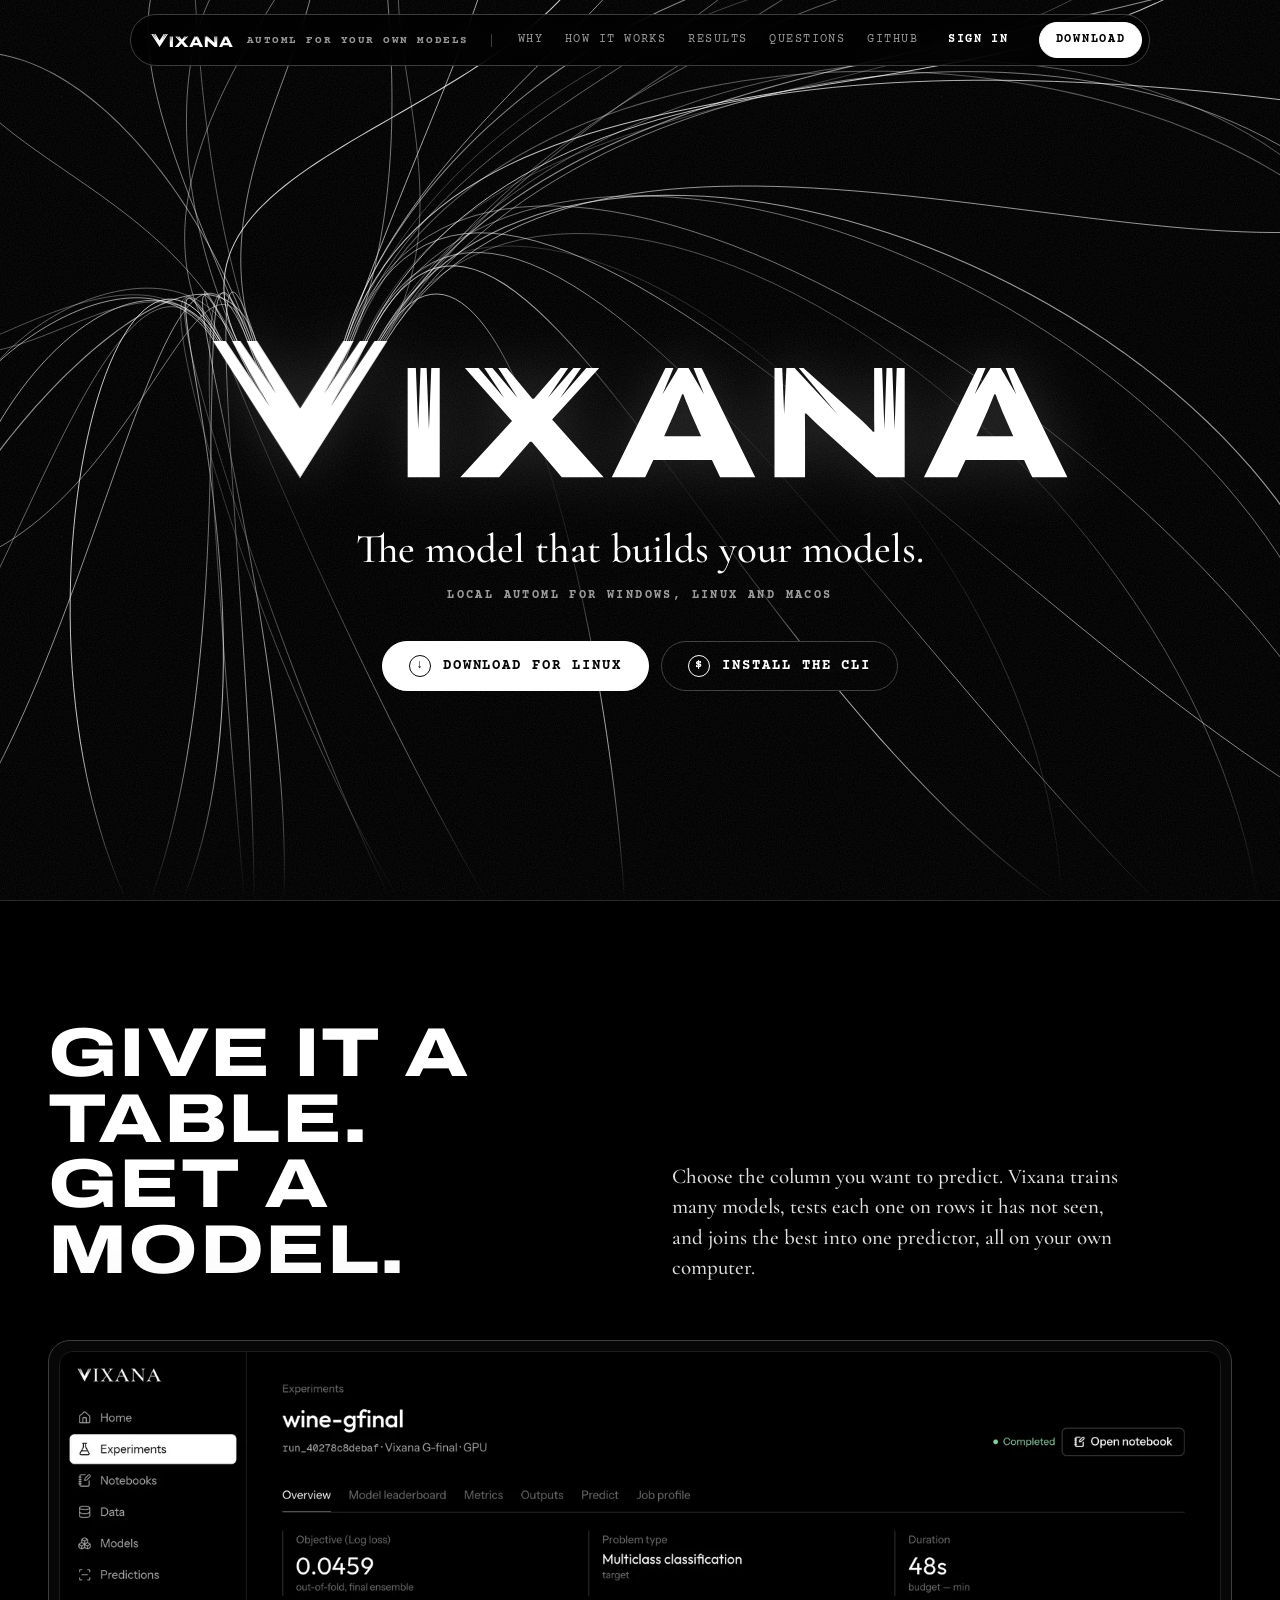
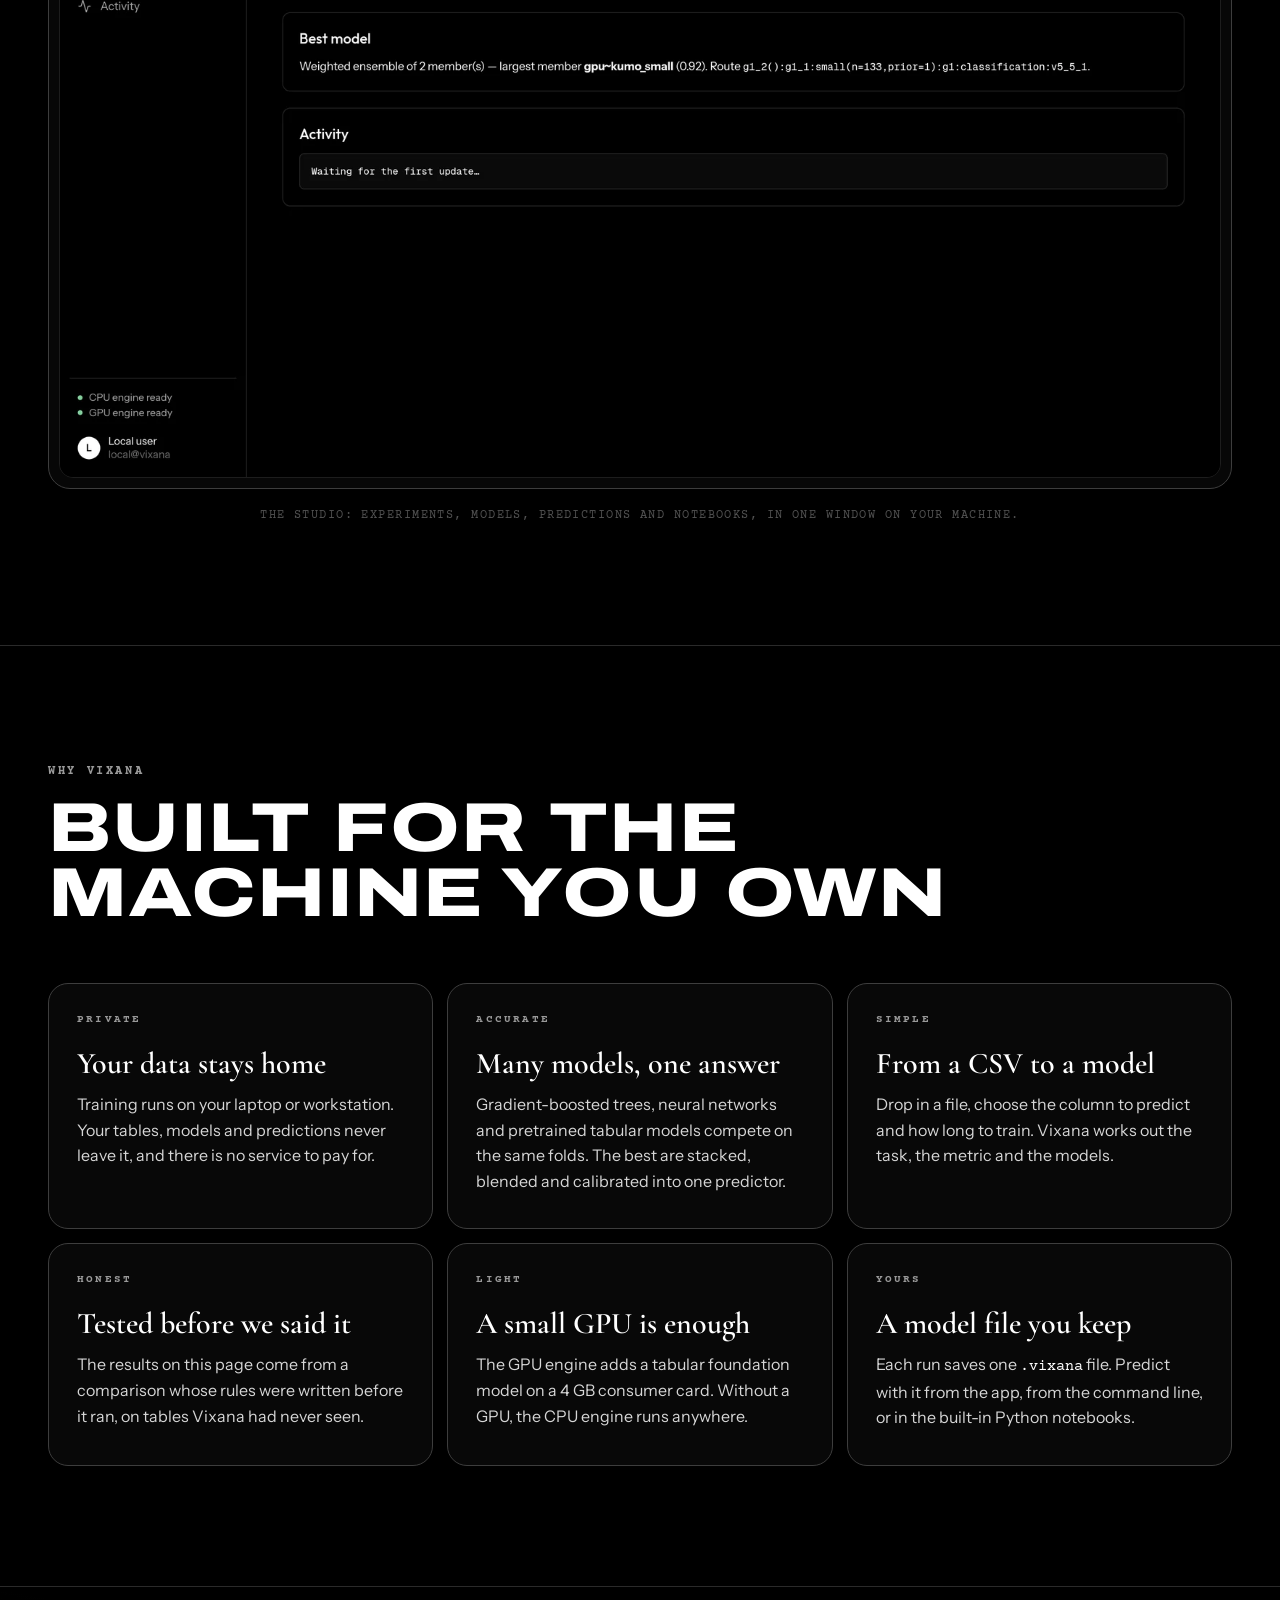
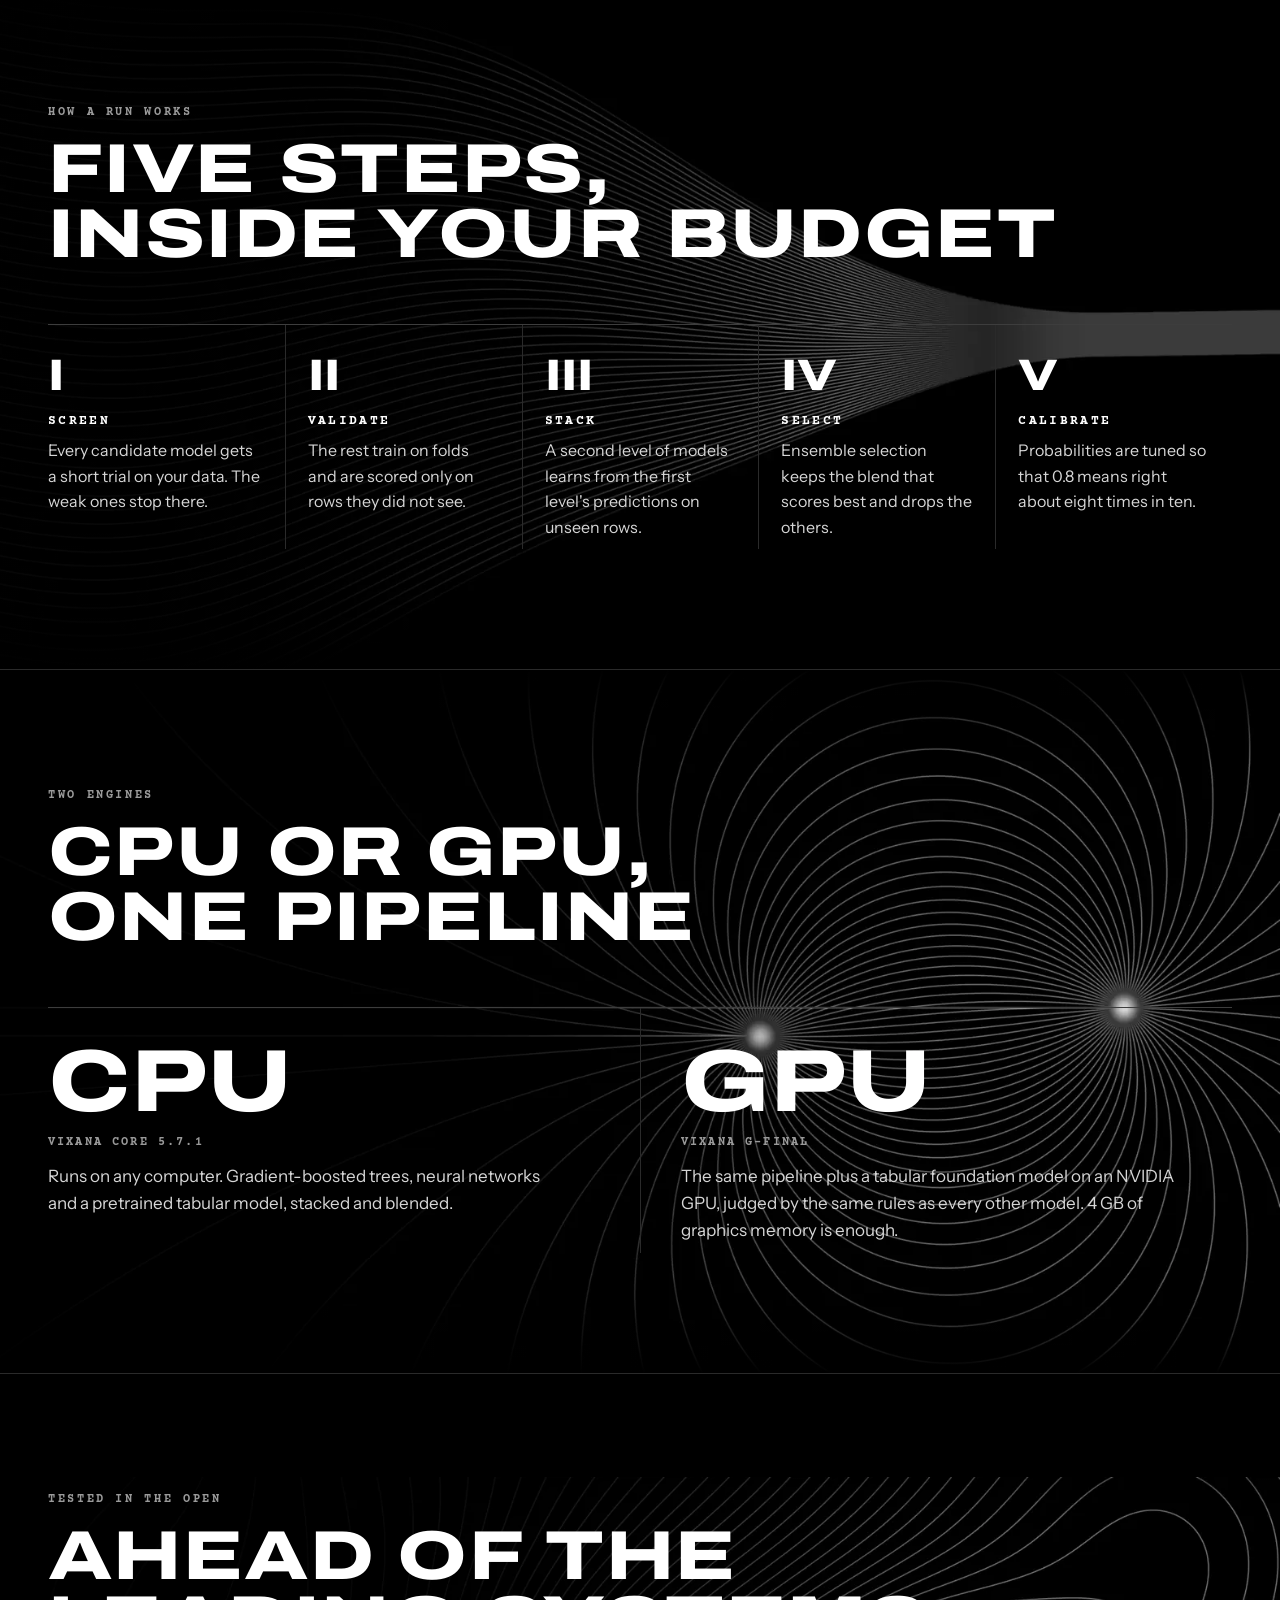
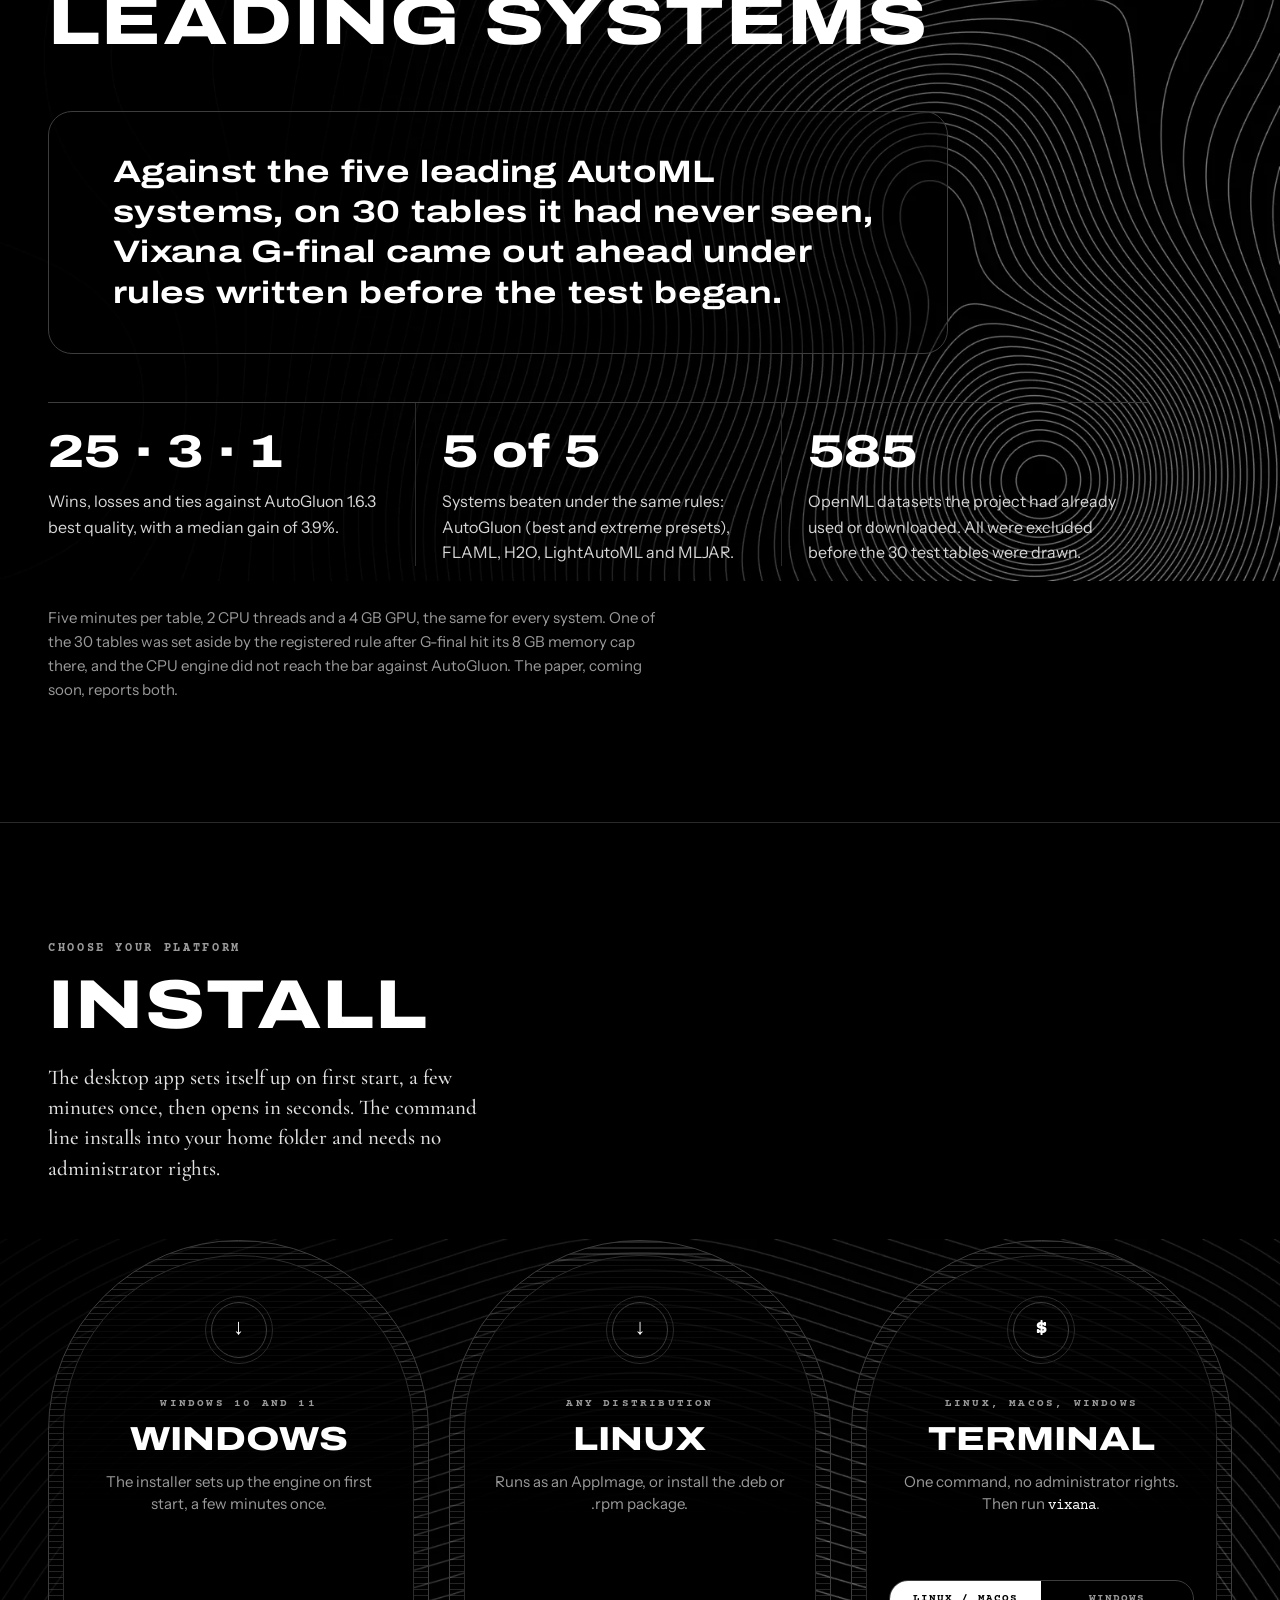
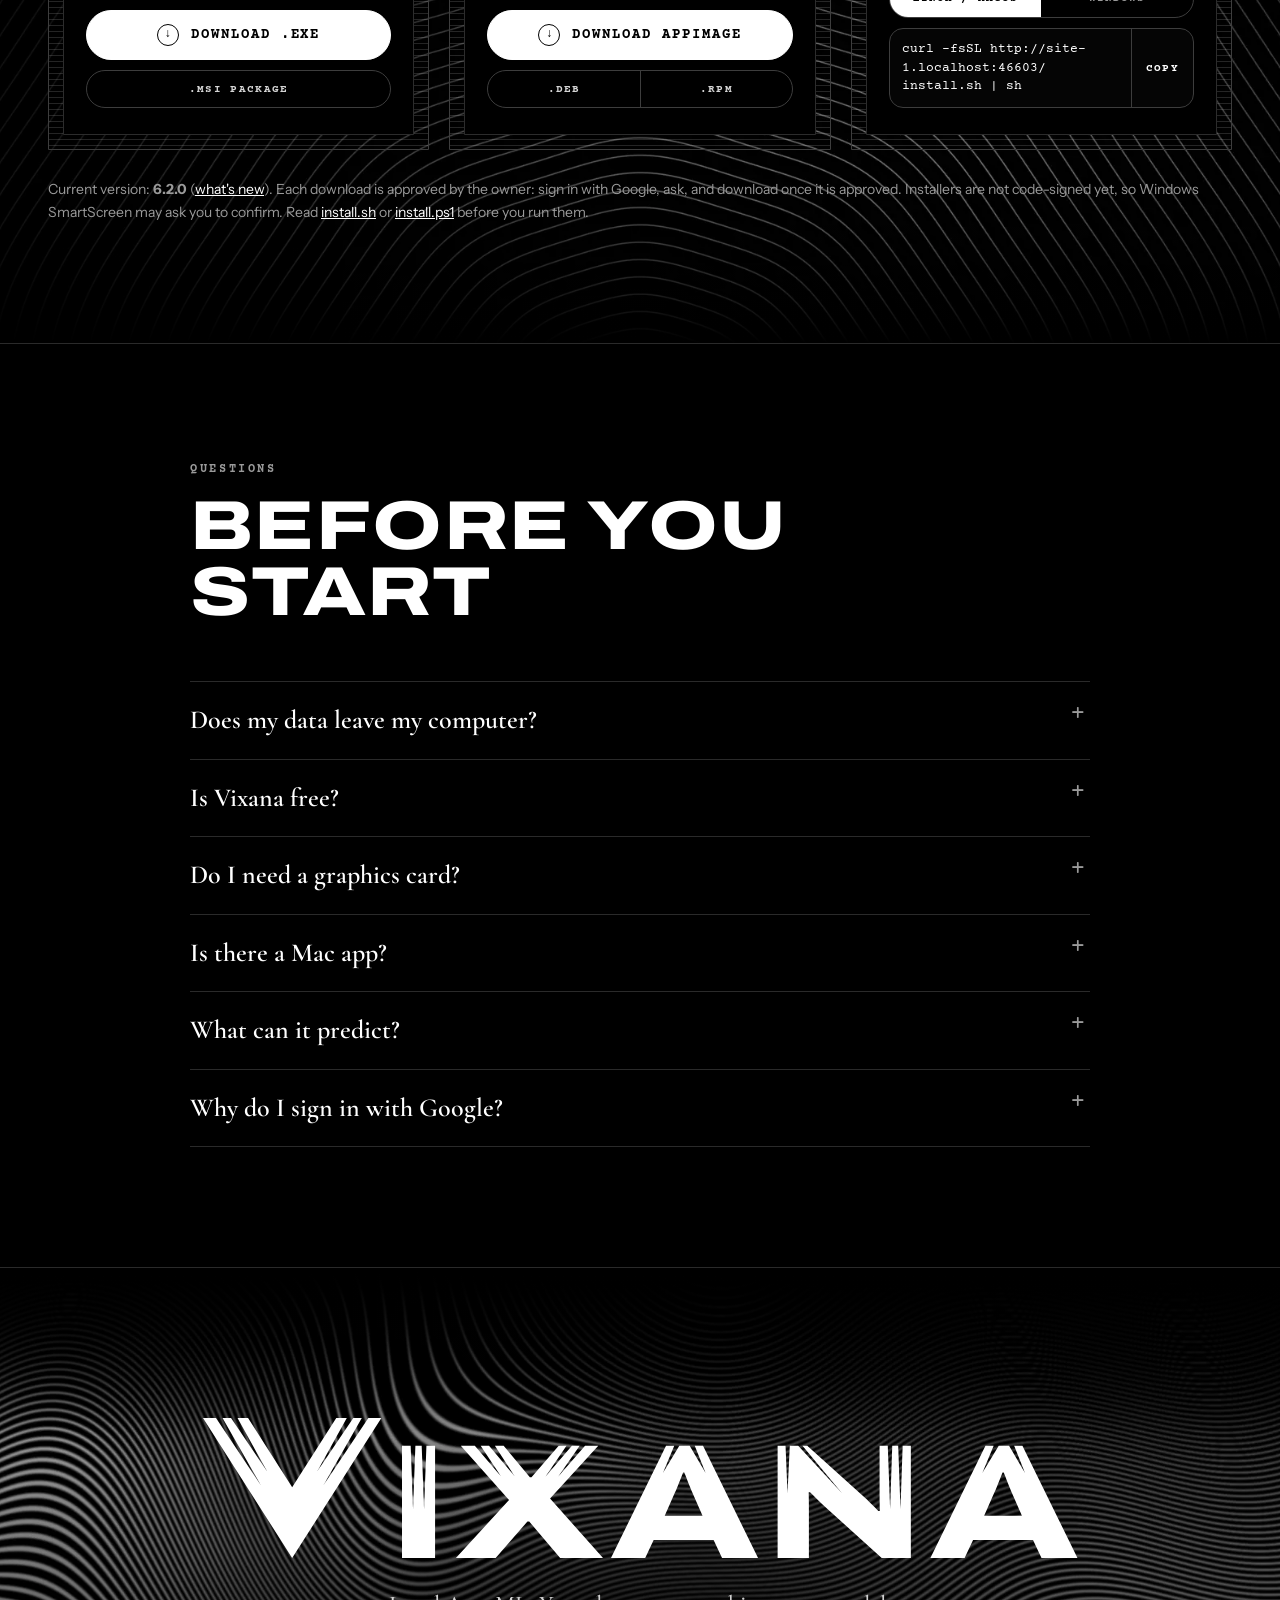
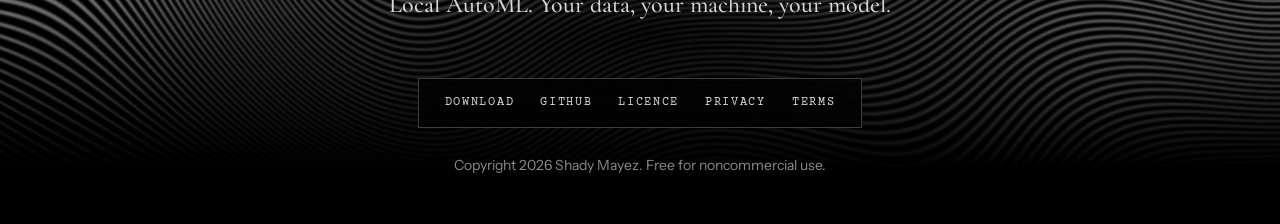
==== commit f2d9fca2: "Publish the website from the main repository's website/ folder" ====
--- a/index.html
+++ b/index.html
@@ -12,7 +12,7 @@
 <link rel="icon" href="assets/img/favicon.svg" type="image/svg+xml">
 <link rel="apple-touch-icon" href="assets/img/icon-256.png">
 <link rel="preload" href="assets/fonts/archivo-expanded-800.woff2" as="font" type="font/woff2" crossorigin>
-<link rel="stylesheet" href="styles.css?v=6.6.0-1">
+<link rel="stylesheet" href="styles.css?v=6.6.0-2">
 <!-- the hero's sequence plays only where motion is welcome; set before the first paint so nothing flashes -->
 <script>if (!matchMedia("(prefers-reduced-motion: reduce)").matches) document.documentElement.classList.add("motion");</script>
 </head>
--- a/styles.css
+++ b/styles.css
@@ -144,7 +144,7 @@
 
 /* results */
 .tablet { margin: 0; padding: 40px clamp(20px, 5vw, 64px); border: 1px solid var(--frame); border-radius: 24px; outline: none; background: rgba(0, 0, 0, .45); max-width: 900px; }
-.tablet p { margin: 0; font: 500 clamp(26px, 3.2vw, 40px)/1.25 var(--serif); color: var(--marble); font-variant-numeric: lining-nums; }
+.tablet p { margin: 0; font: 700 clamp(20px, 2.5vw, 31px)/1.3 var(--expanded); letter-spacing: 0.01em; color: var(--marble); font-variant-numeric: lining-nums; }
 .facts { margin: 48px 0 0; display: grid; grid-template-columns: repeat(3, minmax(0, 1fr)); border-top: 1px solid var(--frame); max-width: 1100px; }
 .facts > div { padding: 26px 26px 0 0; }
 .facts > div + div { padding-left: 26px; border-left: 1px solid var(--vein); }
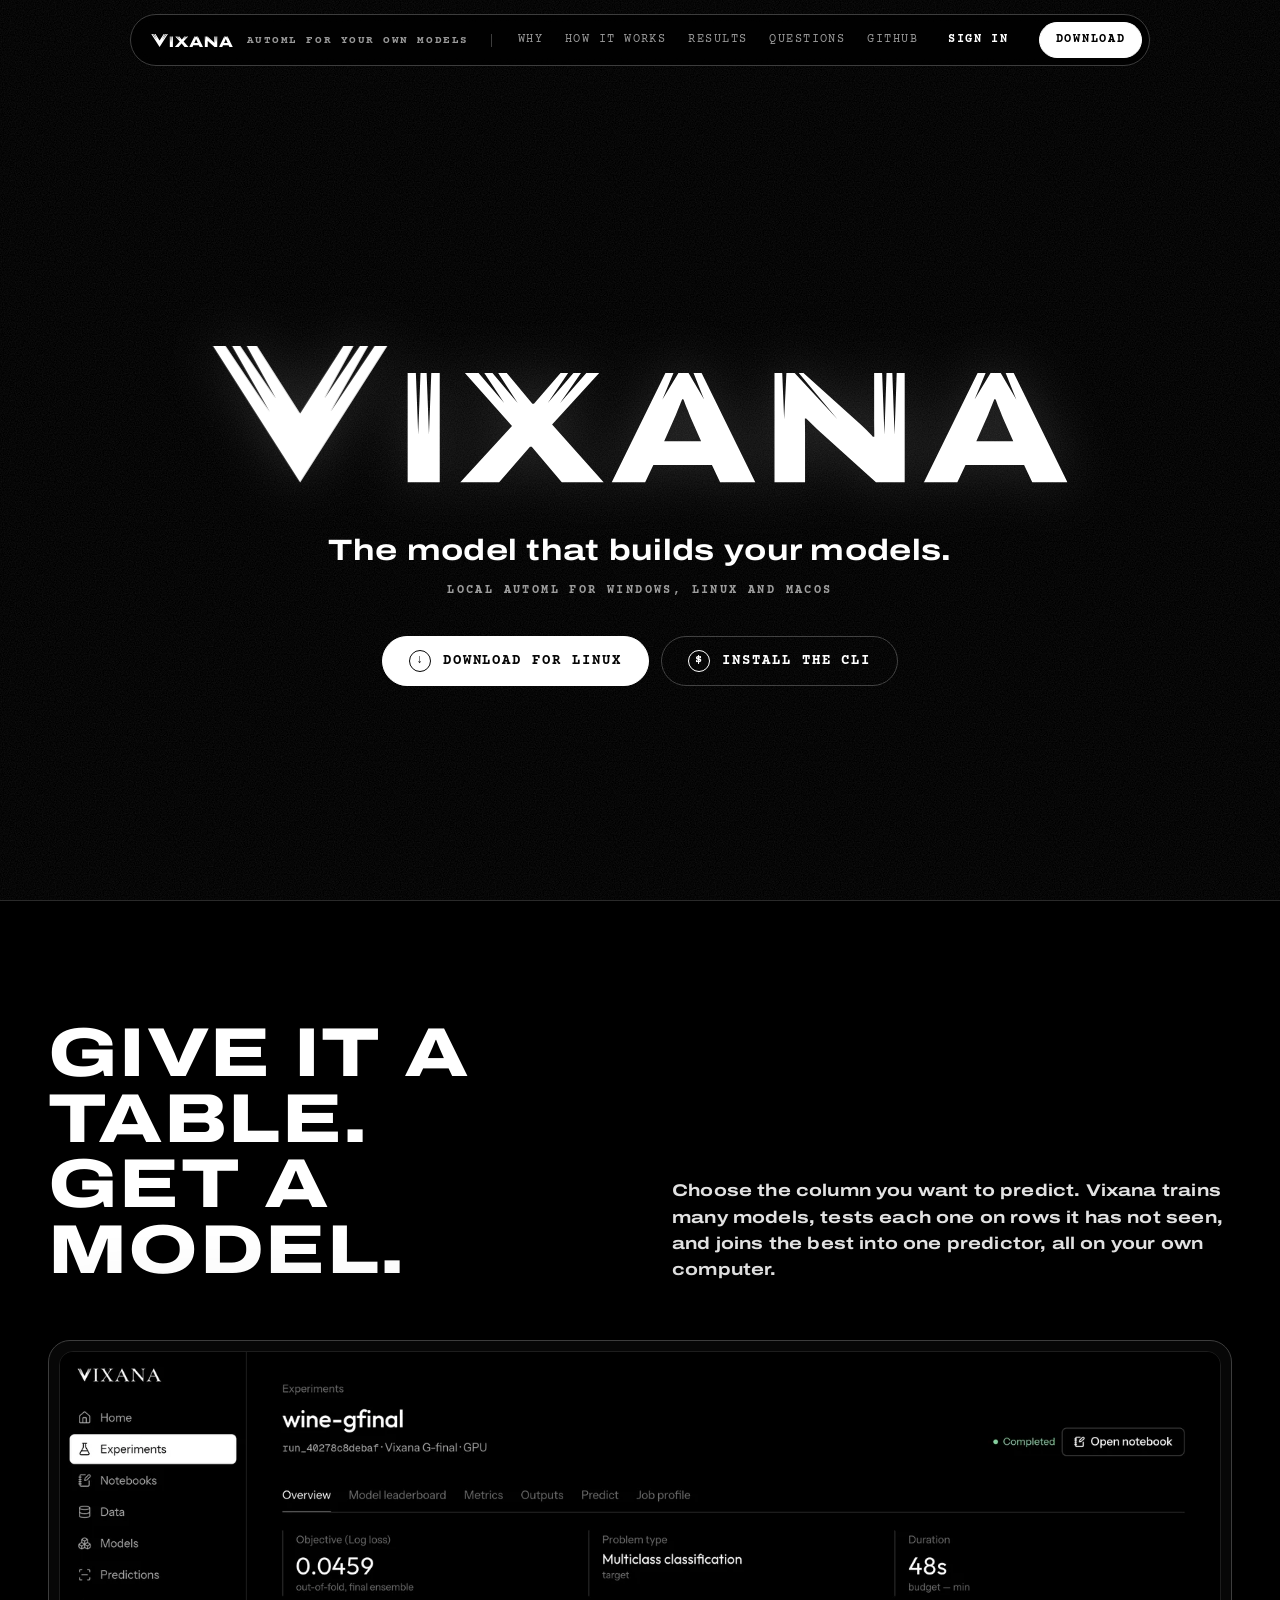
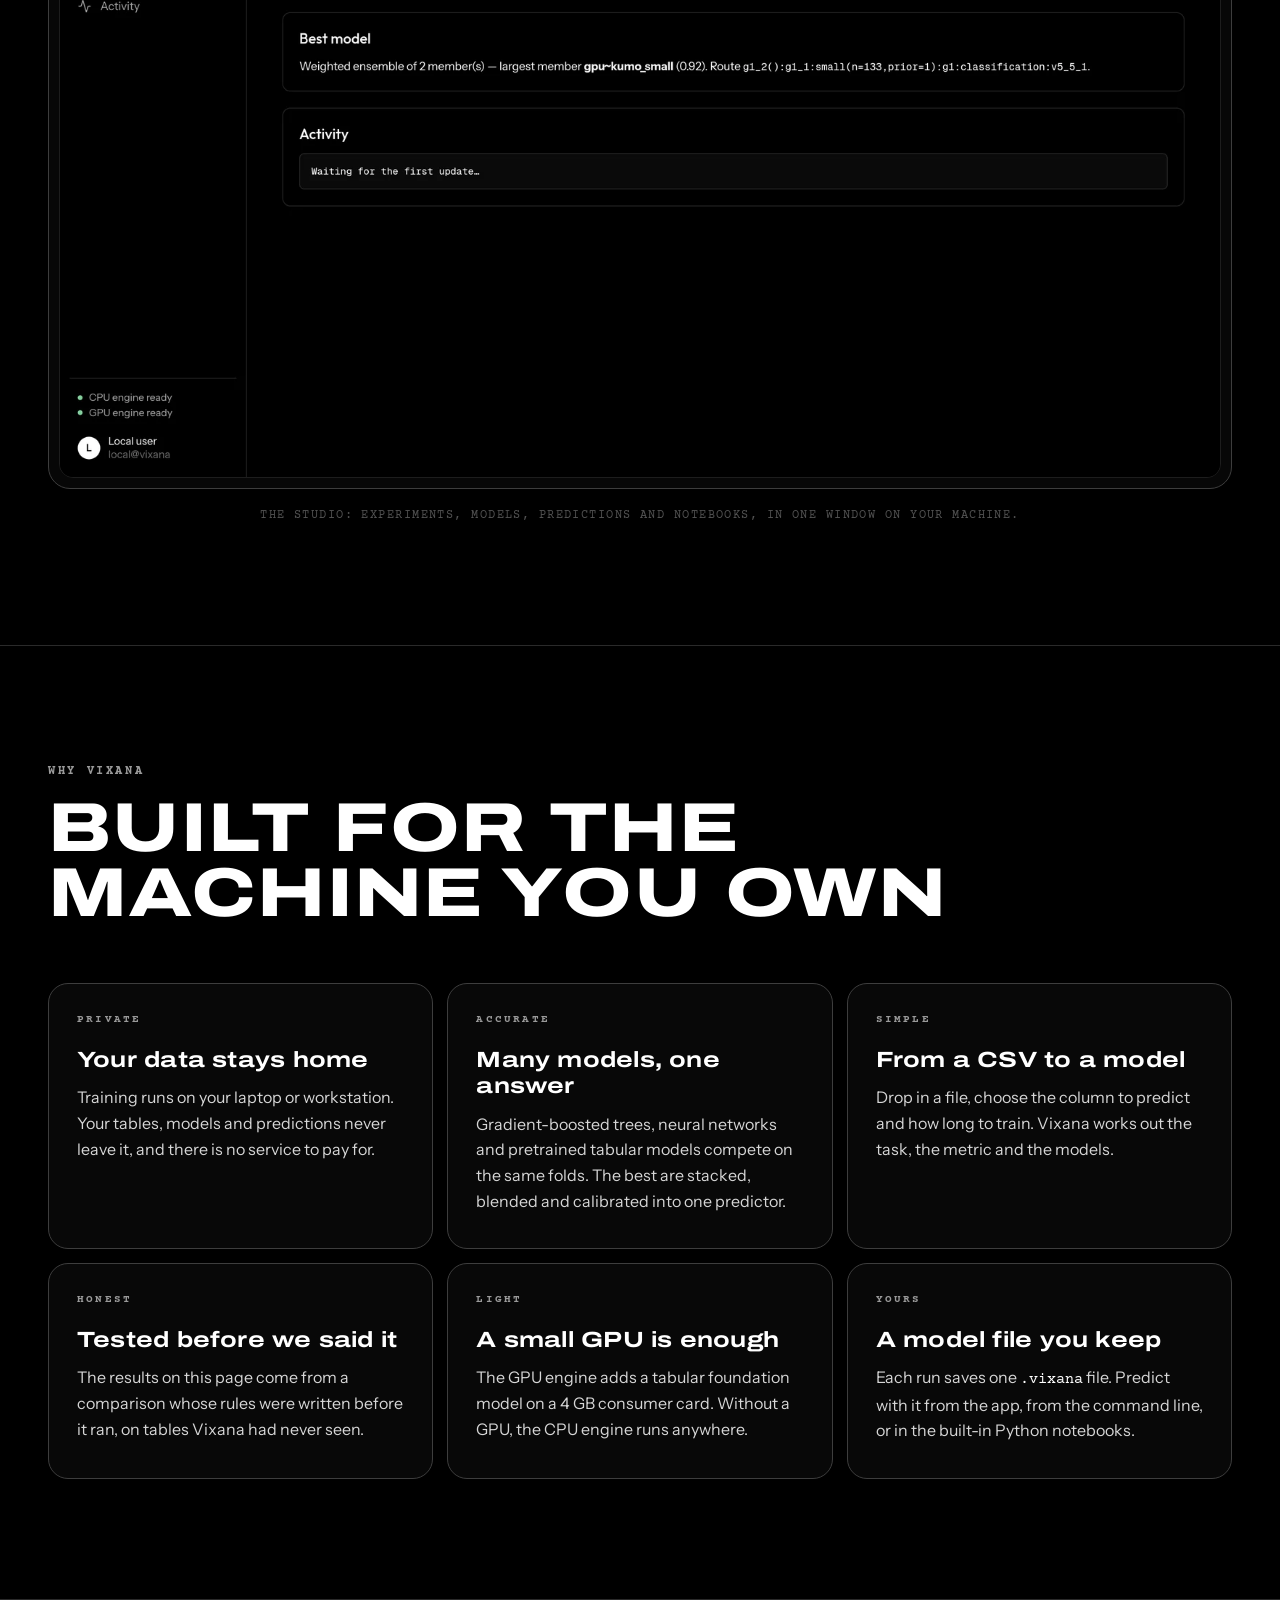
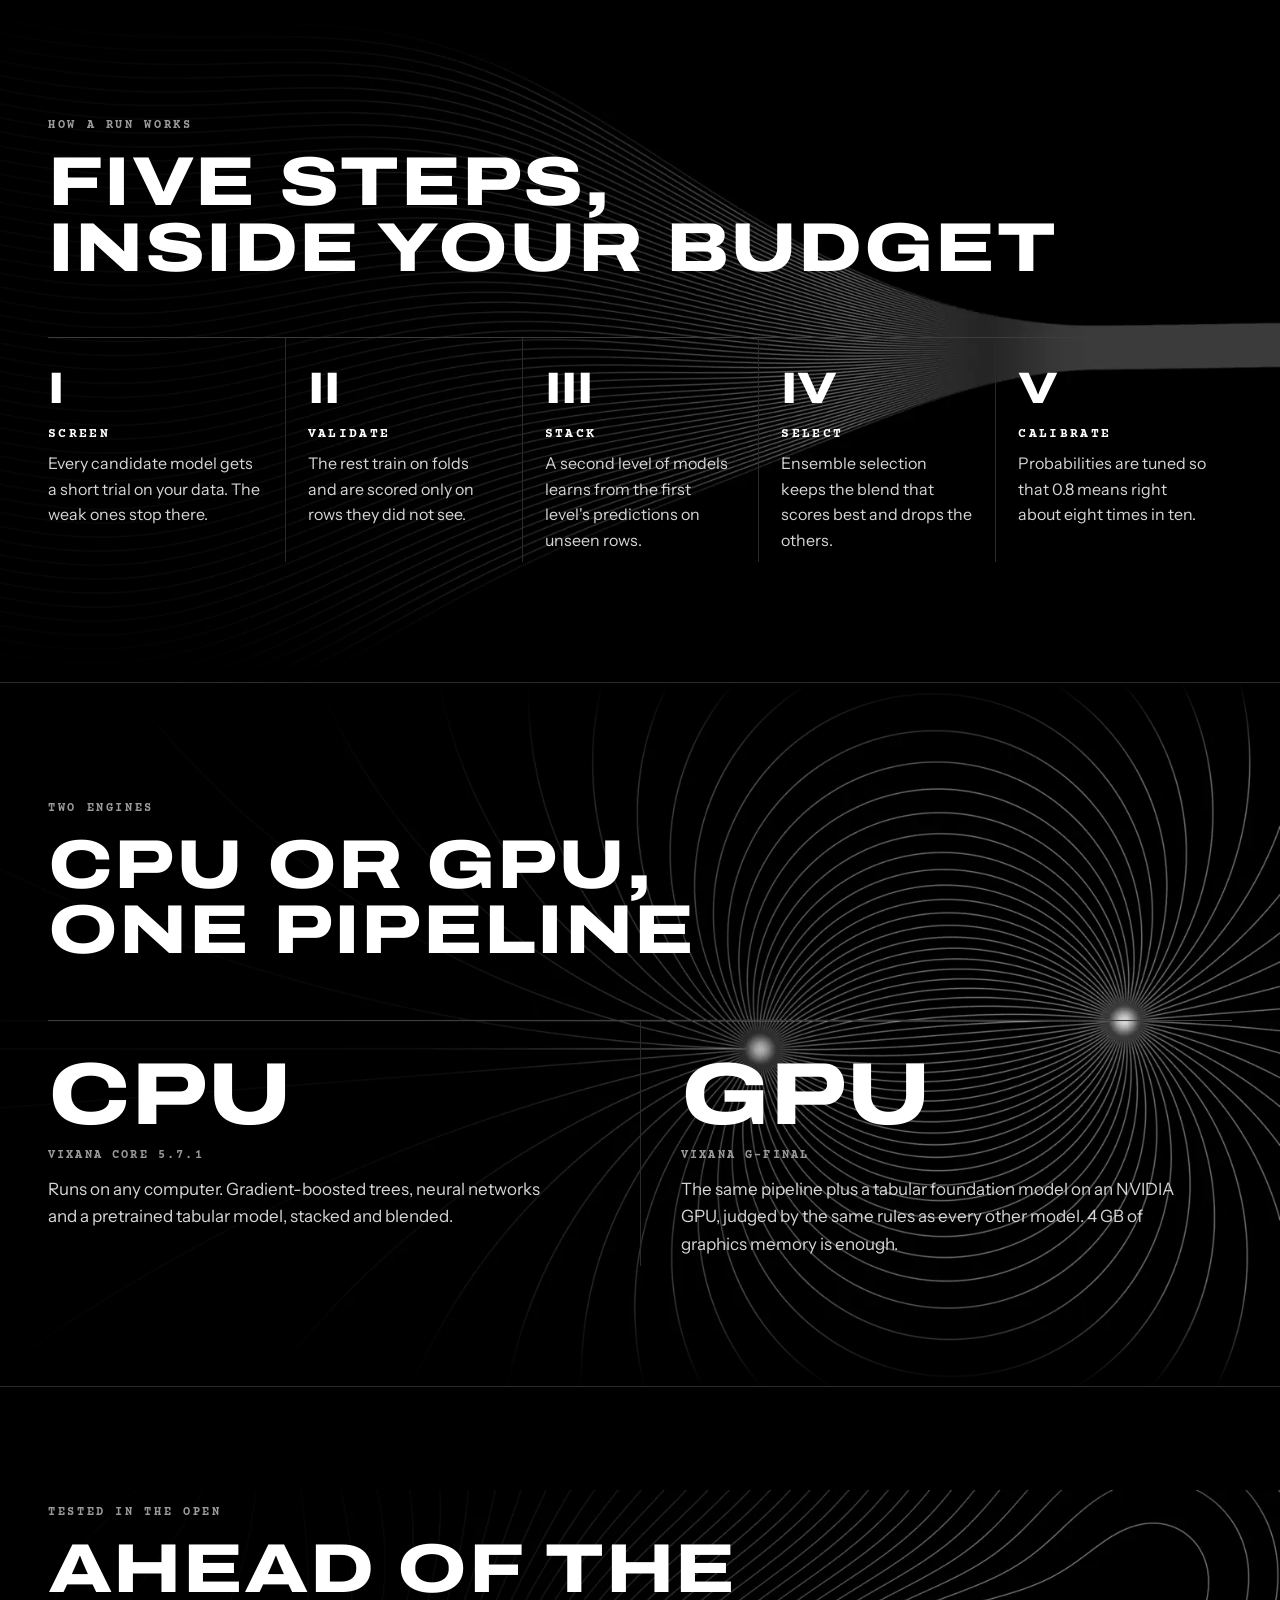
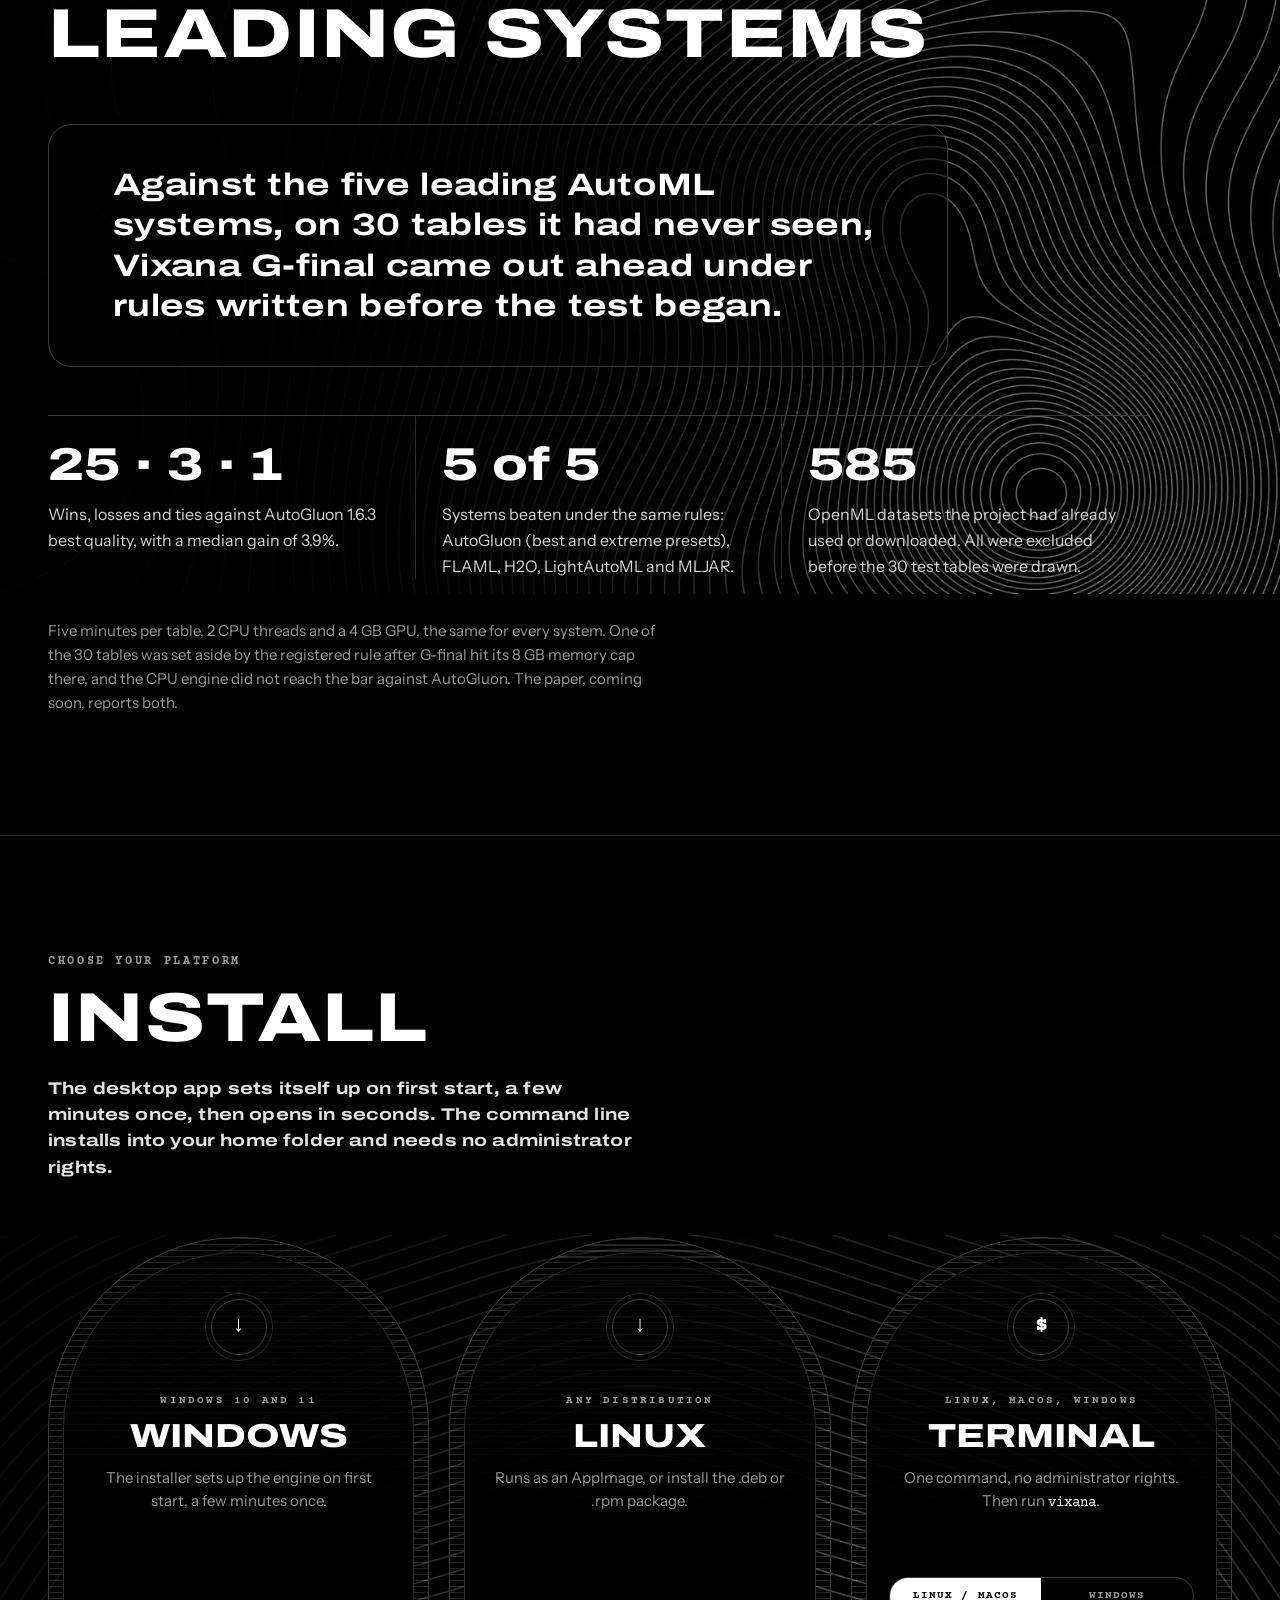
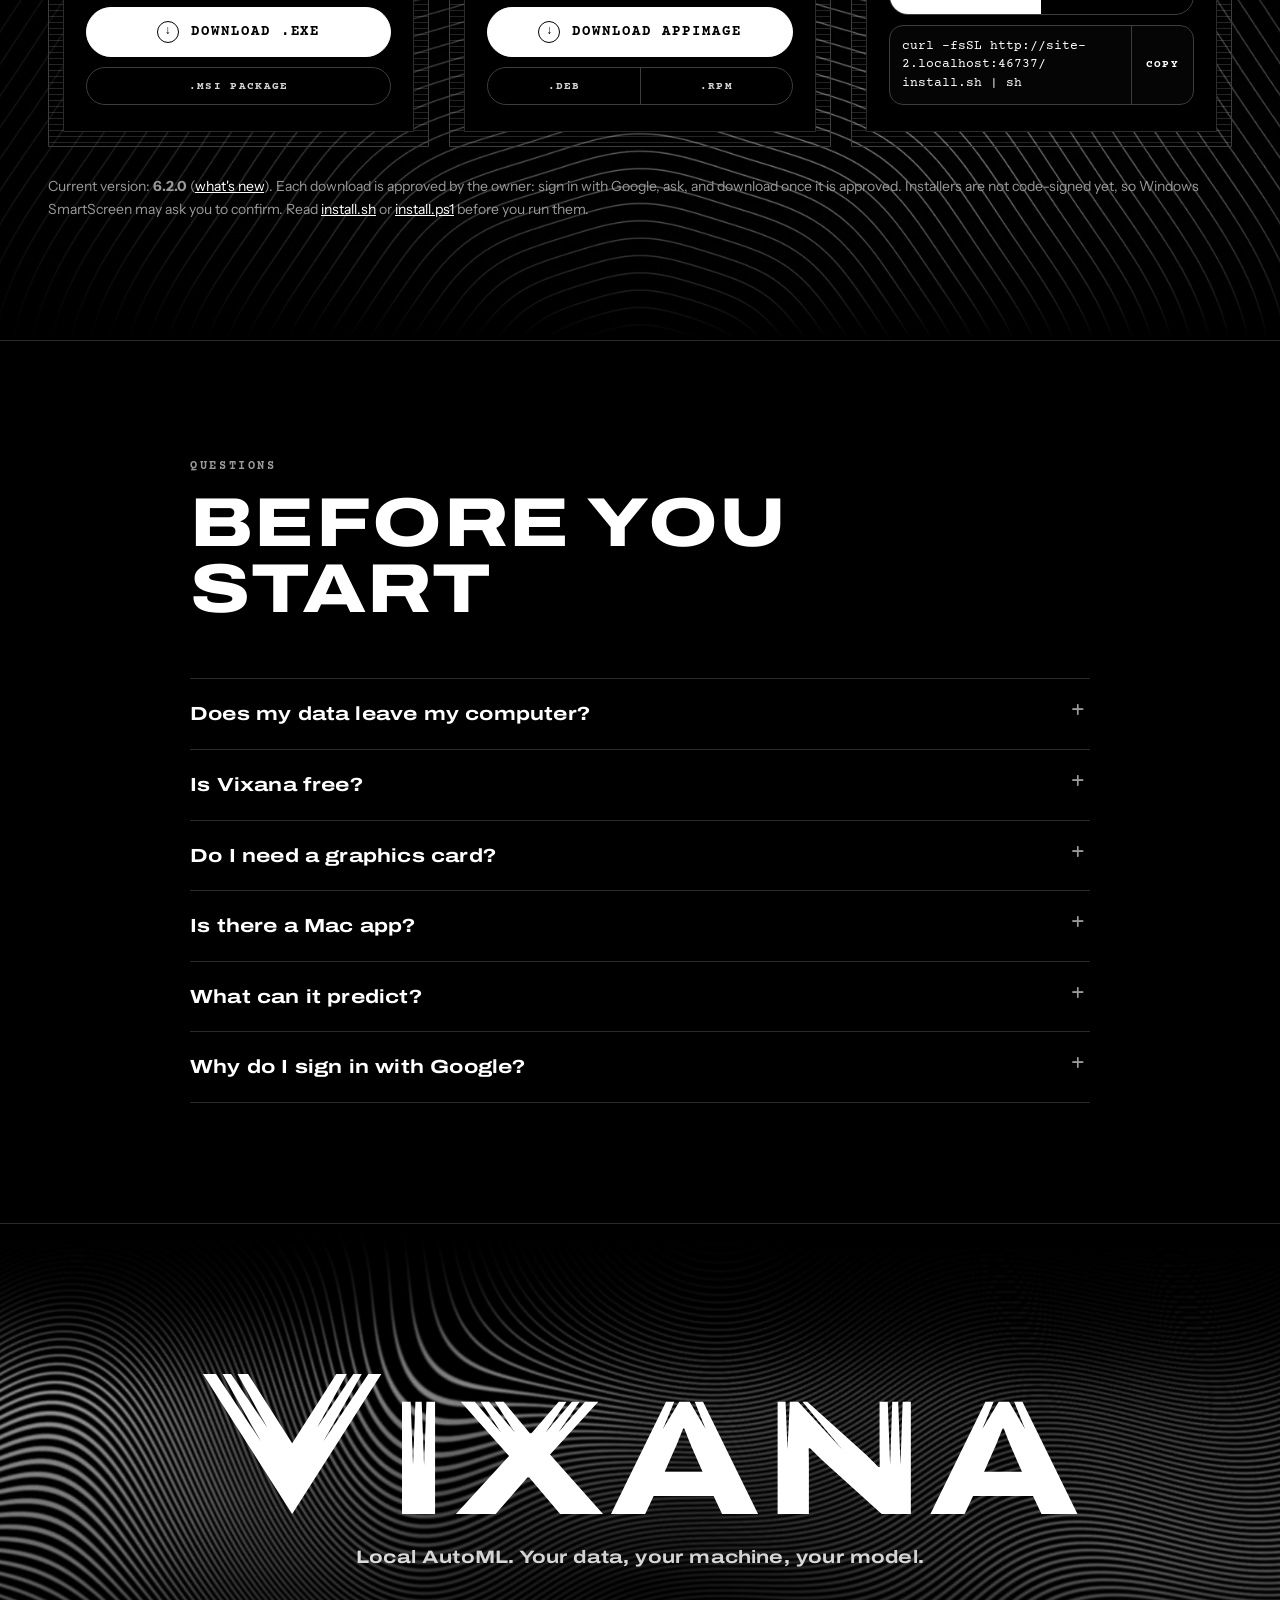
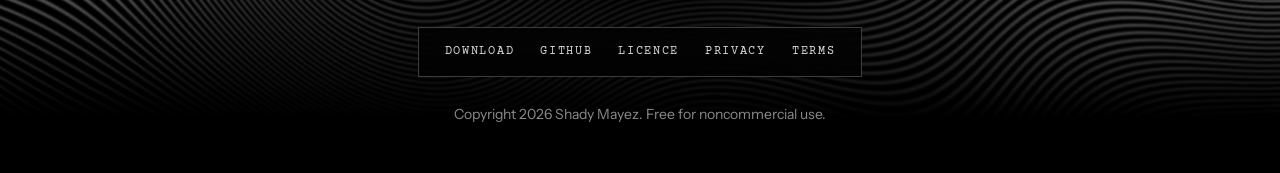
==== commit 186763ff: "Publish the website from the main repository's website/ folder" ====
--- a/index.html
+++ b/index.html
@@ -12,7 +12,7 @@
 <link rel="icon" href="assets/img/favicon.svg" type="image/svg+xml">
 <link rel="apple-touch-icon" href="assets/img/icon-256.png">
 <link rel="preload" href="assets/fonts/archivo-expanded-800.woff2" as="font" type="font/woff2" crossorigin>
-<link rel="stylesheet" href="styles.css?v=6.6.0-2">
+<link rel="stylesheet" href="styles.css?v=6.6.0-3">
 <!-- the hero's sequence plays only where motion is welcome; set before the first paint so nothing flashes -->
 <script>if (!matchMedia("(prefers-reduced-motion: reduce)").matches) document.documentElement.classList.add("motion");</script>
 </head>
--- a/styles.css
+++ b/styles.css
@@ -1,13 +1,11 @@
 /* Vixana website. Pure black and white, like the brand.
-   Archivo Expanded for statements and section titles, Courier Prime for labels, buttons and commands,
-   Cormorant Garamond for the softer lines (subtitles, questions), Instrument Sans for reading. */
+   Archivo Expanded for statements, titles and the softer lines (subtitles, questions; owner's choice 2026-11-20),
+   Courier Prime for labels, buttons and commands, Instrument Sans for reading. */
 
 @font-face { font-family: "Archivo Expanded"; src: url("assets/fonts/archivo-expanded-800.woff2") format("woff2"); font-weight: 800; font-display: swap; }
 @font-face { font-family: "Archivo Expanded"; src: url("assets/fonts/archivo-expanded-700.woff2") format("woff2"); font-weight: 700; font-display: swap; }
 @font-face { font-family: "Courier Prime"; src: url("assets/fonts/courier-prime-regular.woff2") format("woff2"); font-weight: 400; font-display: swap; }
 @font-face { font-family: "Courier Prime"; src: url("assets/fonts/courier-prime-bold.woff2") format("woff2"); font-weight: 700; font-display: swap; }
-@font-face { font-family: "Cormorant Garamond"; src: url("assets/fonts/cormorant-garamond-500.woff2") format("woff2"); font-weight: 500; font-display: swap; }
-@font-face { font-family: "Cormorant Garamond"; src: url("assets/fonts/cormorant-garamond-600.woff2") format("woff2"); font-weight: 600; font-display: swap; }
 @font-face { font-family: "Instrument Sans"; src: url("assets/fonts/instrument-sans-var.woff2") format("woff2"); font-weight: 400 700; font-display: swap; }
 @font-face { font-family: "Geist Mono"; src: url("assets/fonts/geist-mono-var.woff2") format("woff2"); font-weight: 100 900; font-display: swap; }
 
@@ -81,7 +79,7 @@
 .hero .statement-word { filter: drop-shadow(0 0 28px rgba(255,255,255,.16)) drop-shadow(0 18px 40px rgba(0,0,0,.9)); }
 .word-sheen { display: none; mix-blend-mode: normal; }
 .motion .word-sheen { display: inline; }
-.hero-tag { margin: clamp(26px, 4vw, 48px) 0 0; font: 500 clamp(24px, 3.2vw, 42px)/1.2 var(--serif); color: var(--marble); }
+.hero-tag { margin: clamp(26px, 4vw, 48px) 0 0; font: 700 clamp(18px, 2.3vw, 30px)/1.3 var(--expanded); letter-spacing: 0.01em; color: var(--marble); }
 .hero-meta { margin: 14px 0 0; font: 700 12px/1.4 var(--courier); letter-spacing: 0.2em; text-transform: uppercase; color: var(--stone); }
 .hero-actions { display: flex; flex-wrap: wrap; justify-content: center; gap: 12px; margin-top: 36px; }
 /* the sequence (only where motion is welcome; hero.js draws the lines in time with it): the V solidifies, the name wipes in, the words rise */
@@ -115,7 +113,7 @@
 .section-head { margin-bottom: 56px; }
 .kicker { margin: 0 0 18px; font: 700 12px/1 var(--courier); letter-spacing: 0.22em; text-transform: uppercase; color: var(--stone); }
 .title { margin: 0; font: 800 clamp(2.2rem, 5.4vw, 4.6rem)/0.95 var(--expanded); letter-spacing: 0.02em; text-transform: uppercase; color: var(--marble); }
-.section-lede { margin: 24px 0 0; max-width: 46ch; font: 500 21px/1.45 var(--serif); color: #e2e2e2; }
+.section-lede { margin: 24px 0 0; max-width: 46ch; font: 700 17px/1.55 var(--expanded); letter-spacing: 0.01em; color: #e2e2e2; }
 
 /* why: six cards in a 3 x 2 grid, hairline separated */
 .cards { display: grid; grid-template-columns: repeat(3, minmax(0, 1fr)); gap: 14px; }
@@ -123,7 +121,7 @@
 .card:hover { transform: translateY(-2px); }
 .card:hover { background: rgba(255, 255, 255, .045); }
 .card-tag { margin: 0 0 22px; font: 700 11px/1 var(--courier); letter-spacing: 0.2em; text-transform: uppercase; color: var(--stone); }
-.card h3 { margin: 0 0 12px; font: 600 30px/1.1 var(--serif); color: var(--marble); }
+.card h3 { margin: 0 0 12px; font: 700 22px/1.2 var(--expanded); letter-spacing: 0.01em; color: var(--marble); }
 .card p:last-child { margin: 0; font-size: 16px; }
 
 /* how: five steps */
@@ -184,7 +182,7 @@
 /* questions */
 .faq details { border-top: 1px solid var(--vein); }
 .faq details:last-of-type { border-bottom: 1px solid var(--vein); }
-.faq summary { list-style: none; cursor: pointer; padding: 22px 44px 22px 0; position: relative; font: 600 26px/1.25 var(--serif); color: var(--marble); }
+.faq summary { list-style: none; cursor: pointer; padding: 22px 44px 22px 0; position: relative; font: 700 19px/1.35 var(--expanded); letter-spacing: 0.01em; color: var(--marble); }
 .faq summary::-webkit-details-marker { display: none; }
 .faq summary::after { content: "+"; position: absolute; right: 4px; top: 20px; font: 400 26px/1 var(--courier); color: var(--stone); }
 .faq details[open] summary::after { content: "−"; }
@@ -196,7 +194,7 @@
 .foot-bg::after { content: ""; position: absolute; inset: 0;
   background: radial-gradient(ellipse 40% 26% at 50% 66%, rgba(0,0,0,.8), rgba(0,0,0,0)), linear-gradient(#000 0%, rgba(0,0,0,.15) 30%, rgba(0,0,0,.4) 62%, #000 90%); }
 .foot-mark { width: min(880px, 88vw); filter: drop-shadow(0 4px 40px rgba(0, 0, 0, .7)); }
-.foot .foot-line { margin: 4px 0 30px; font: 500 clamp(19px, 2vw, 24px)/1.4 var(--serif); color: #e2e2e2; }
+.foot .foot-line { margin: 4px 0 30px; font: 700 clamp(15px, 1.6vw, 18px)/1.5 var(--expanded); letter-spacing: 0.01em; color: #e2e2e2; }
 .foot nav { display: flex; flex-wrap: wrap; justify-content: center; gap: 12px 26px; padding: 18px 26px; border: 1px solid var(--frame); background: rgba(0, 0, 0, .7); backdrop-filter: blur(10px); -webkit-backdrop-filter: blur(10px); }
 .foot nav a { font: 400 12px/1 var(--courier); letter-spacing: 0.14em; text-transform: uppercase; color: var(--chalk); text-decoration: none; }
 .foot nav a:hover { color: var(--marble); }
@@ -222,7 +220,7 @@
 .auth-warn { margin: 0 0 24px; font-size: 14px; color: var(--stone); }
 .auth-actions { display: flex; flex-wrap: wrap; gap: 10px; }
 .auth-actions .btn { flex: 1; }
-.auth-done { margin: 0; font: 500 22px/1.35 var(--serif); color: var(--marble); }
+.auth-done { margin: 0; font: 700 17px/1.45 var(--expanded); letter-spacing: 0.01em; color: var(--marble); }
 .auth-error { margin: 16px 0 0; padding: 12px 14px; border: 1px solid var(--frame); color: var(--marble); background: #111; }
 .auth-fine { max-width: 480px; margin: 0; text-align: center; color: var(--stone); font-size: 14px; }
 .auth-who { display: flex; align-items: center; gap: 18px; }
@@ -252,7 +250,7 @@
 .doc { max-width: 760px; margin: 0 auto; padding: 56px var(--gutter) 96px; }
 .doc .inscription { margin: 0; font: 800 clamp(2.4rem, 6vw, 4rem)/1 var(--expanded); text-transform: uppercase; color: var(--marble); }
 .doc-date { color: var(--stone); margin: 14px 0 40px; font: 400 12px/1 var(--courier); letter-spacing: 0.14em; text-transform: uppercase; }
-.doc h2 { margin: 40px 0 10px; font: 600 26px/1.2 var(--serif); color: var(--marble); }
+.doc h2 { margin: 40px 0 10px; font: 700 19px/1.3 var(--expanded); letter-spacing: 0.01em; color: var(--marble); }
 .doc p, .doc li { max-width: var(--measure); }
 .doc ul { padding-left: 20px; }
 
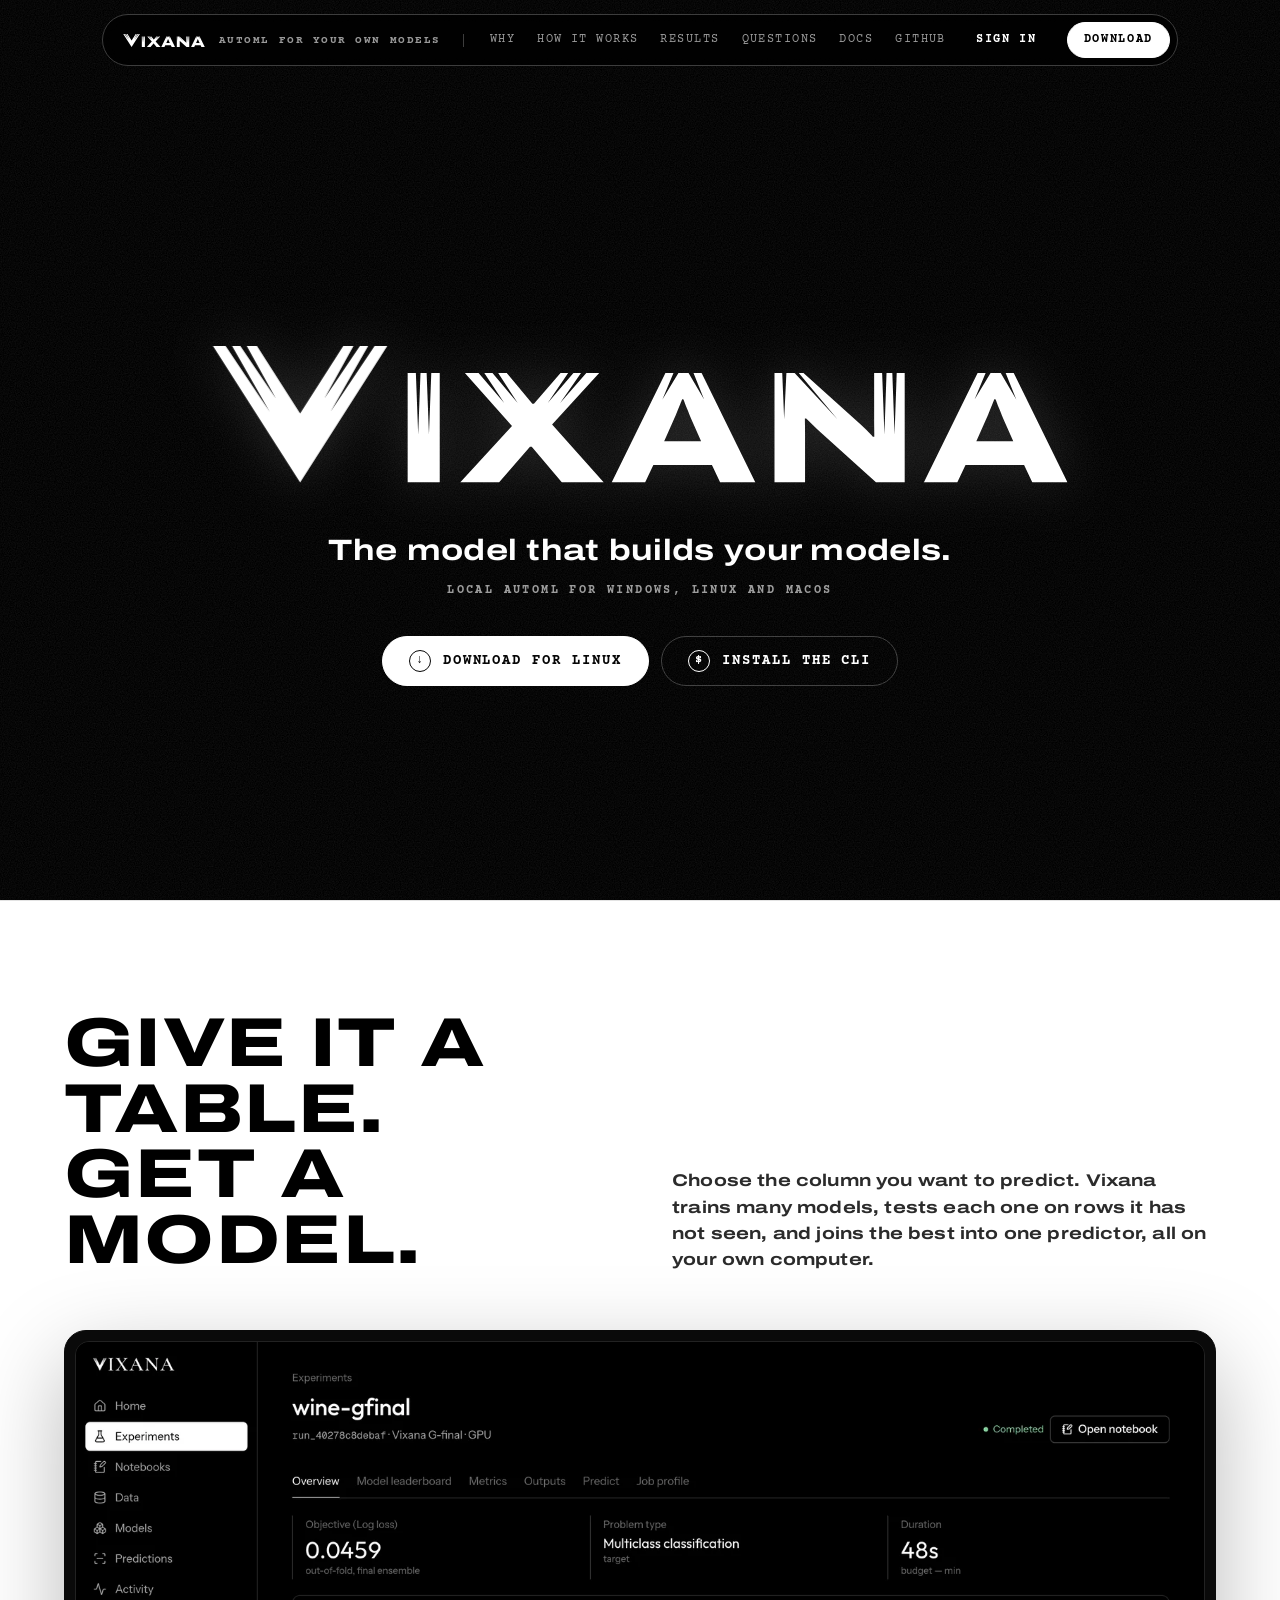
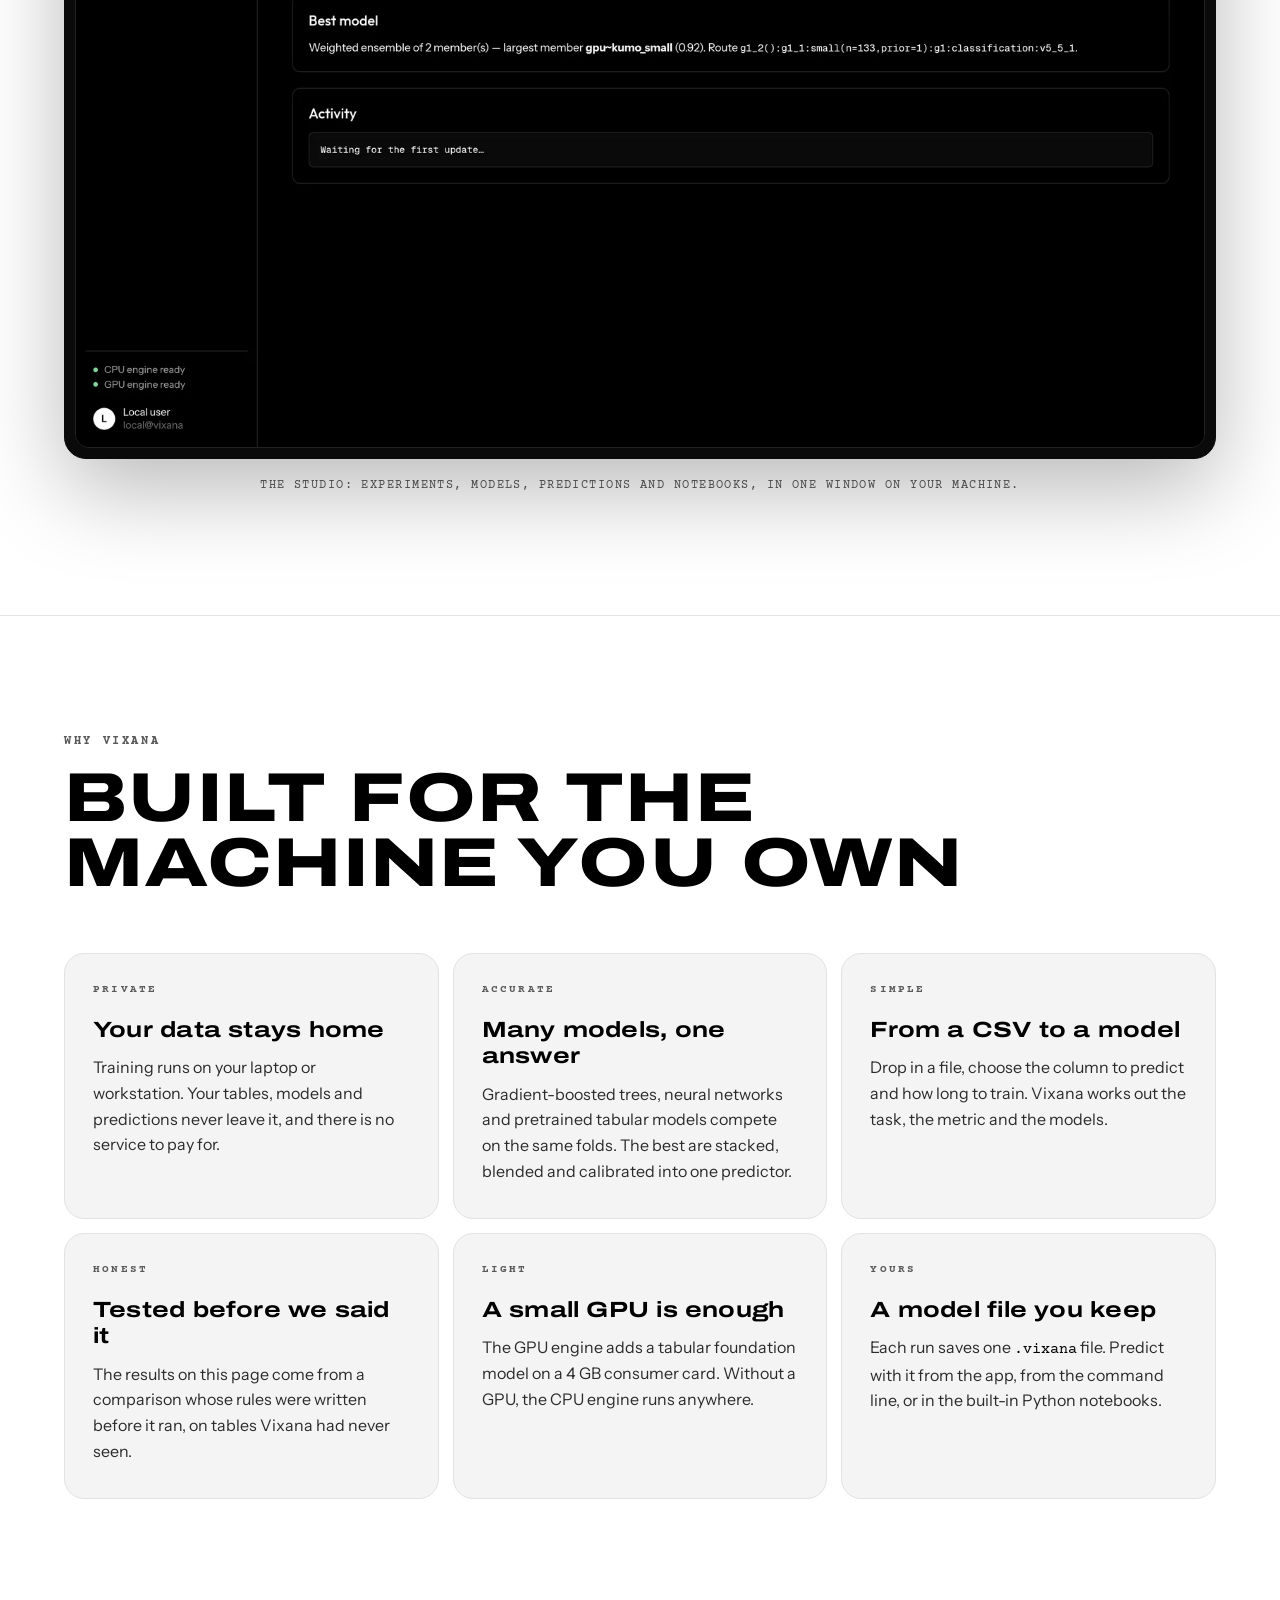
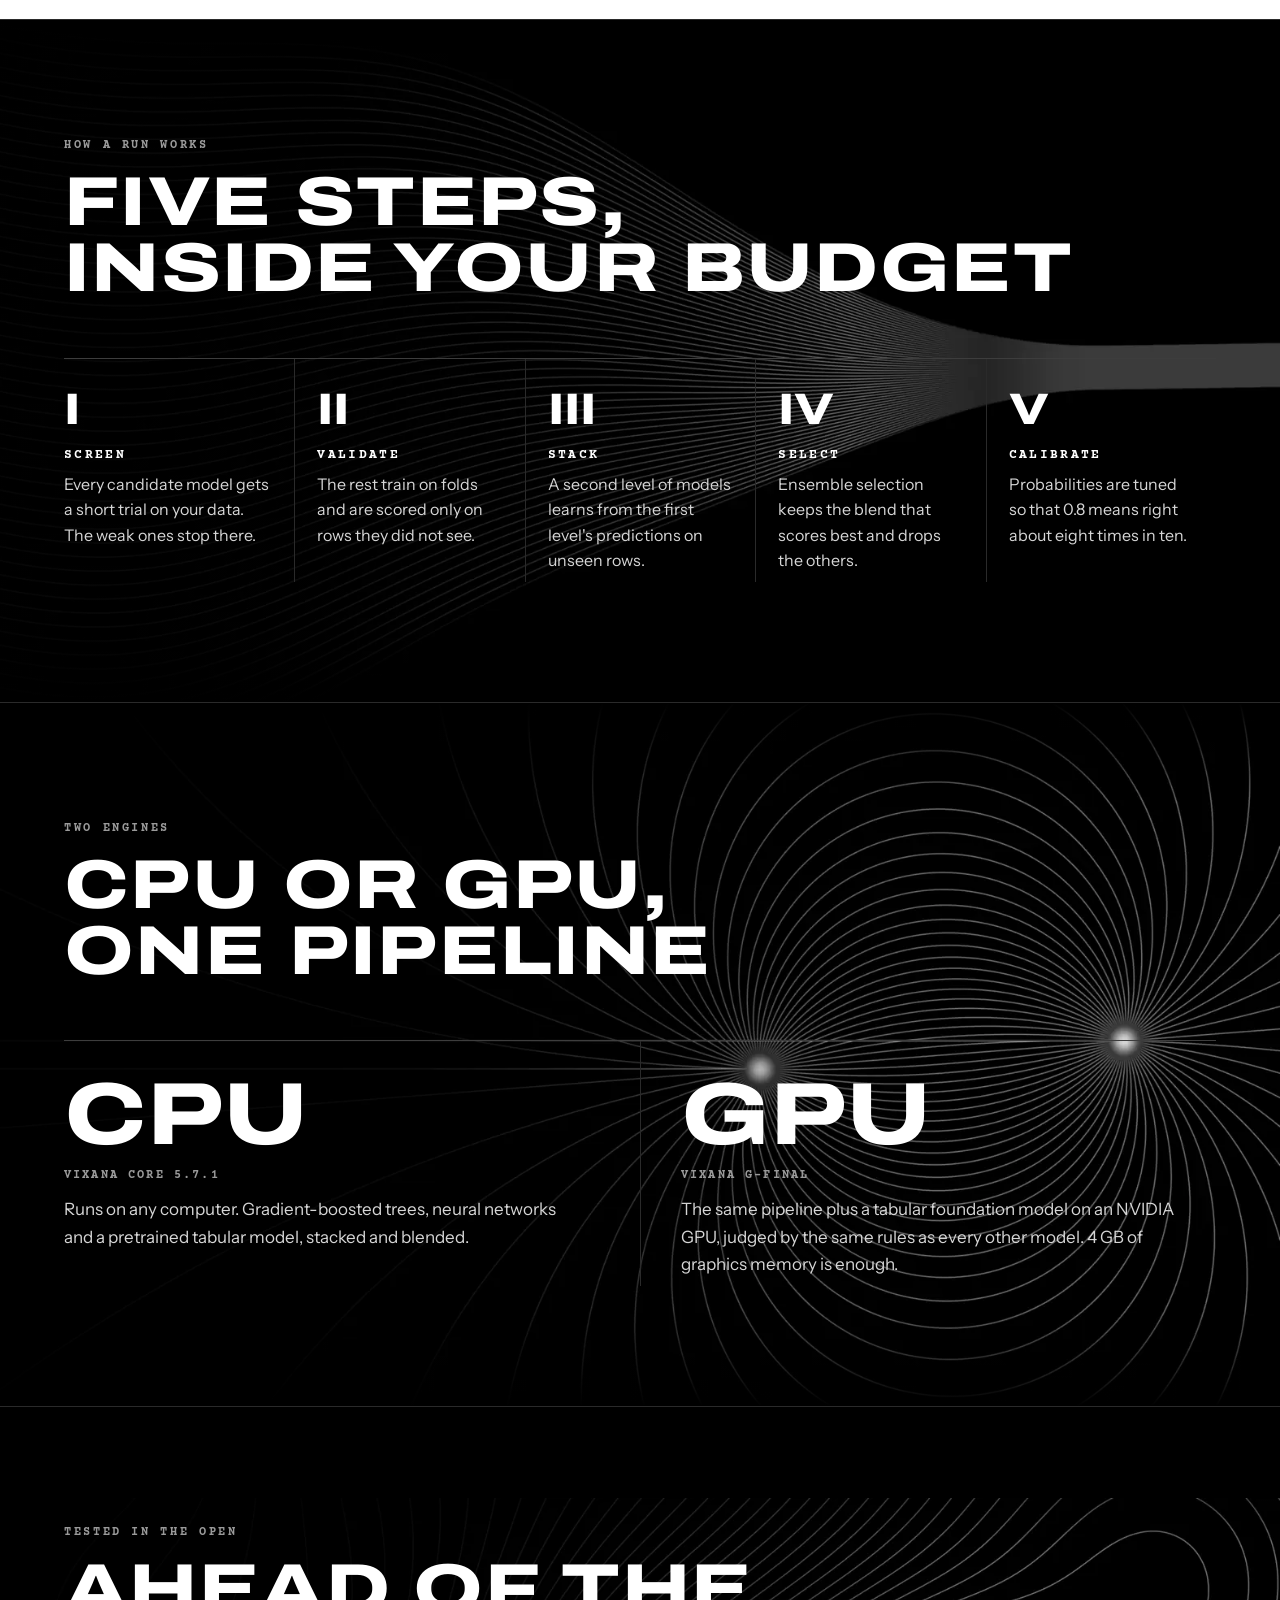
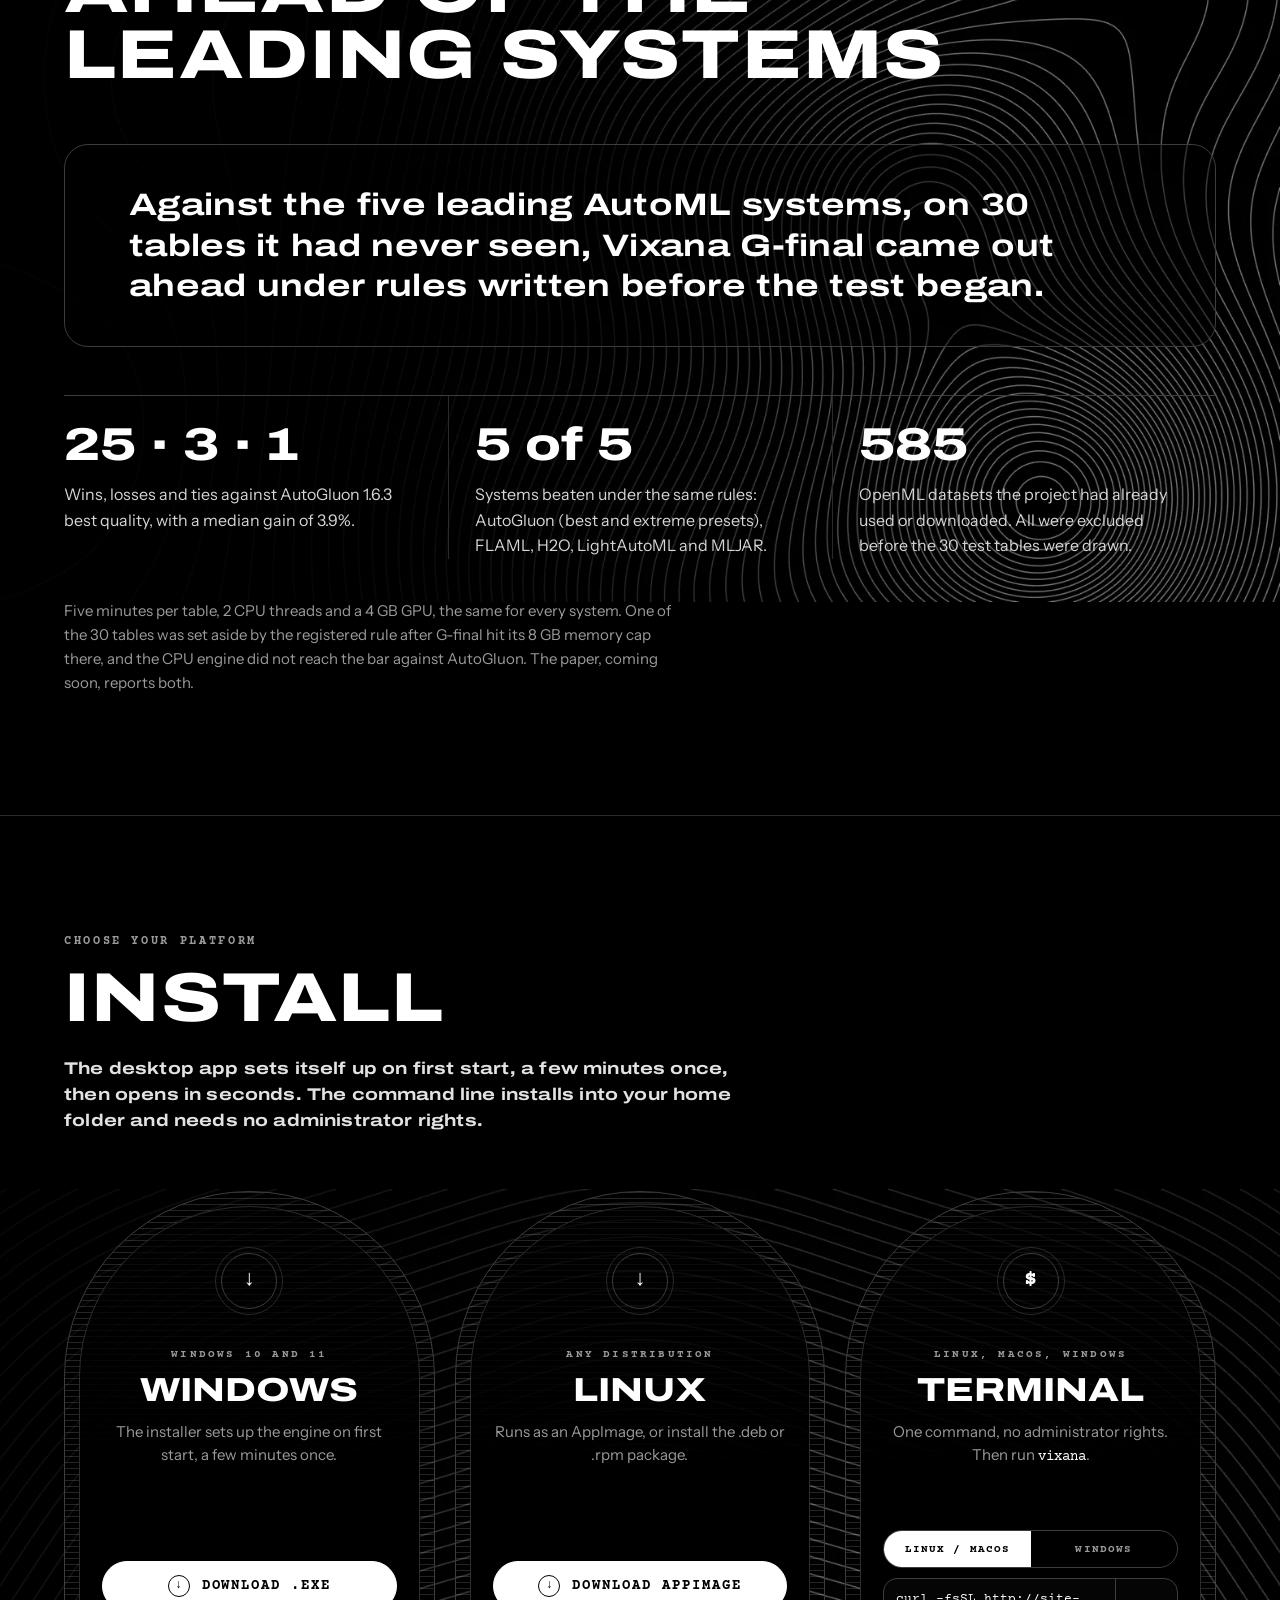
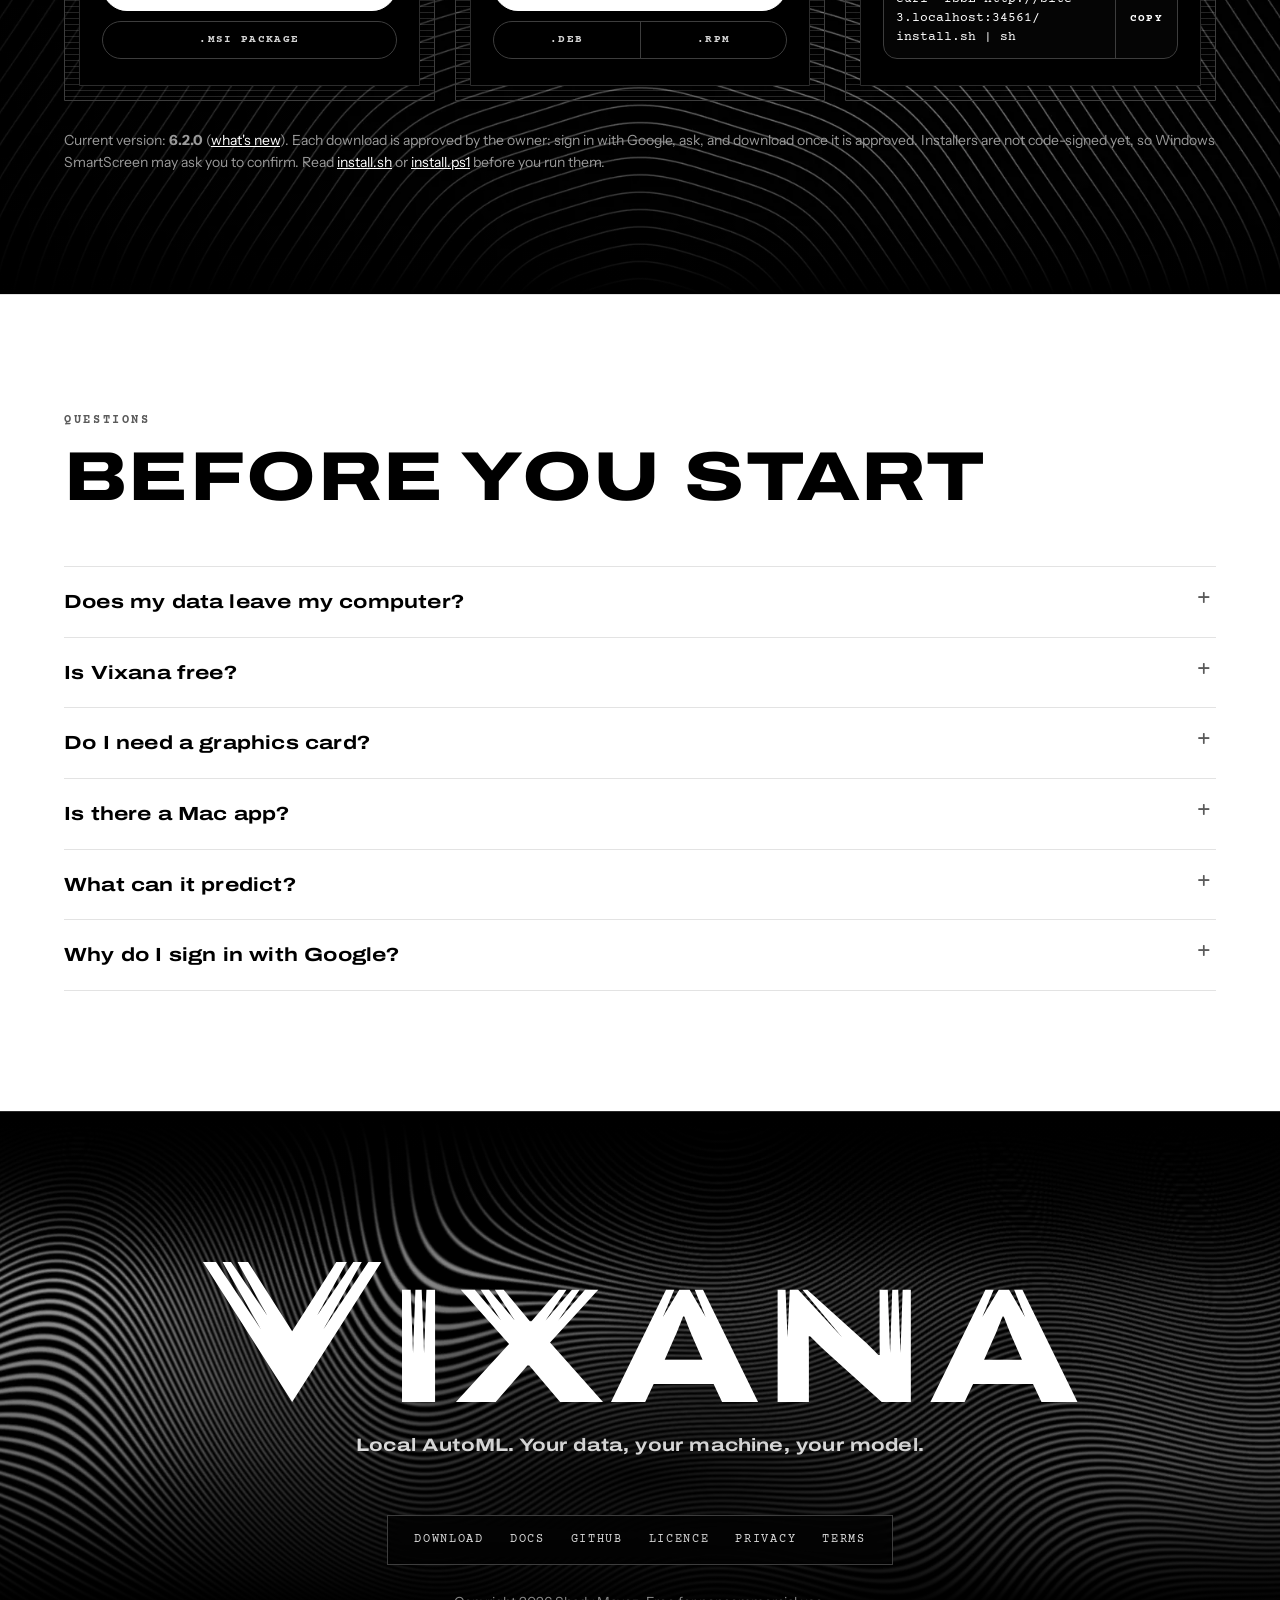
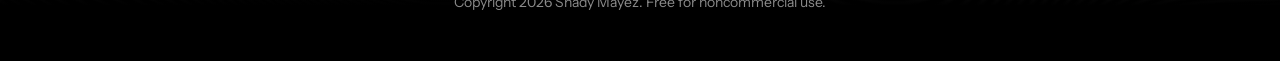
==== commit 47d48424: "Publish the website from the main repository's website/ folder" ====
--- a/index.html
+++ b/index.html
@@ -12,7 +12,7 @@
 <link rel="icon" href="assets/img/favicon.svg" type="image/svg+xml">
 <link rel="apple-touch-icon" href="assets/img/icon-256.png">
 <link rel="preload" href="assets/fonts/archivo-expanded-800.woff2" as="font" type="font/woff2" crossorigin>
-<link rel="stylesheet" href="styles.css?v=6.6.0-3">
+<link rel="stylesheet" href="styles.css?v=6.7.0">
 <!-- the hero's sequence plays only where motion is welcome; set before the first paint so nothing flashes -->
 <script>if (!matchMedia("(prefers-reduced-motion: reduce)").matches) document.documentElement.classList.add("motion");</script>
 </head>
@@ -30,6 +30,7 @@
       <a href="#how">How it works</a>
       <a href="#results">Results</a>
       <a href="#faq">Questions</a>
+      <a href="docs.html">Docs</a>
       <a data-repo href="https://github.com/ShadyMayez/vixana-website">GitHub</a>
     </nav>
     <a class="bar-signin" href="login.html" data-account-link hidden>Sign in</a>
@@ -53,7 +54,7 @@
   </section>
 
   <!-- The Studio -->
-  <section class="section intro" id="studio" aria-labelledby="studio-title">
+  <section class="section intro section-light" id="studio" aria-labelledby="studio-title">
     <div class="wrap">
       <div class="intro-head">
         <h2 id="studio-title" class="title">Give it a table.<br>Get a model.</h2>
@@ -68,7 +69,7 @@
   </section>
 
   <!-- Why -->
-  <section class="section" id="why" aria-labelledby="why-title">
+  <section class="section section-light" id="why" aria-labelledby="why-title">
     <div class="wrap">
       <div class="section-head">
         <p class="kicker">Why Vixana</p>
@@ -254,8 +255,8 @@
   </section>
 
   <!-- Questions -->
-  <section class="section faq" id="faq" aria-labelledby="faq-title">
-    <div class="wrap wrap-narrow">
+  <section class="section faq section-light" id="faq" aria-labelledby="faq-title">
+    <div class="wrap">
       <div class="section-head">
         <p class="kicker">Questions</p>
         <h2 id="faq-title" class="title">Before you start</h2>
@@ -299,6 +300,7 @@
   <p class="foot-line">Local AutoML. Your data, your machine, your model.</p>
   <nav aria-label="Footer">
     <a href="#download">Download</a>
+    <a href="docs.html">Docs</a>
     <a data-repo href="https://github.com/ShadyMayez/vixana-website">GitHub</a>
     <a data-repo-path="LICENSE.md" href="LICENSE.md">Licence</a>
     <a href="privacy.html">Privacy</a>
--- a/styles.css
+++ b/styles.css
@@ -20,7 +20,7 @@
   --courier: "Courier Prime", "Courier New", monospace;
   --serif: "Cormorant Garamond", Georgia, serif;
   --sans: "Instrument Sans", system-ui, sans-serif;
-  --gutter: clamp(16px, 4vw, 48px);
+  --gutter: clamp(16px, 5vw, 96px);
   --measure: 62ch;
   color-scheme: dark;
 }
@@ -108,12 +108,12 @@
 .section-bg::after { content: ""; position: absolute; inset: 0; background: linear-gradient(90deg, rgba(0,0,0,.72) 0%, rgba(0,0,0,.35) 45%, rgba(0,0,0,0) 75%), linear-gradient(#000, rgba(0,0,0,0) 14%, rgba(0,0,0,0) 86%, #000); }
 #download .section-bg { background-position: center bottom; }
 #how .section-bg, #engines .section-bg, #results .section-bg { background-position: right top 30%; }
-.wrap { max-width: 1240px; margin: 0 auto; }
-.wrap-narrow { max-width: 900px; }
+.wrap { max-width: 1600px; margin: 0 auto; }
+.wrap-narrow { max-width: 1160px; }
 .section-head { margin-bottom: 56px; }
 .kicker { margin: 0 0 18px; font: 700 12px/1 var(--courier); letter-spacing: 0.22em; text-transform: uppercase; color: var(--stone); }
 .title { margin: 0; font: 800 clamp(2.2rem, 5.4vw, 4.6rem)/0.95 var(--expanded); letter-spacing: 0.02em; text-transform: uppercase; color: var(--marble); }
-.section-lede { margin: 24px 0 0; max-width: 46ch; font: 700 17px/1.55 var(--expanded); letter-spacing: 0.01em; color: #e2e2e2; }
+.section-lede { margin: 24px 0 0; max-width: 52ch; font: 700 17px/1.55 var(--expanded); letter-spacing: 0.01em; color: var(--lede, #e2e2e2); }
 
 /* why: six cards in a 3 x 2 grid, hairline separated */
 .cards { display: grid; grid-template-columns: repeat(3, minmax(0, 1fr)); gap: 14px; }
@@ -141,9 +141,9 @@
 .engine p:last-child { max-width: 46ch; margin: 0; }
 
 /* results */
-.tablet { margin: 0; padding: 40px clamp(20px, 5vw, 64px); border: 1px solid var(--frame); border-radius: 24px; outline: none; background: rgba(0, 0, 0, .45); max-width: 900px; }
+.tablet { margin: 0; padding: 40px clamp(20px, 5vw, 64px); border: 1px solid var(--frame); border-radius: 24px; outline: none; background: rgba(0, 0, 0, .45); max-width: 1160px; }
 .tablet p { margin: 0; font: 700 clamp(20px, 2.5vw, 31px)/1.3 var(--expanded); letter-spacing: 0.01em; color: var(--marble); font-variant-numeric: lining-nums; }
-.facts { margin: 48px 0 0; display: grid; grid-template-columns: repeat(3, minmax(0, 1fr)); border-top: 1px solid var(--frame); max-width: 1100px; }
+.facts { margin: 48px 0 0; display: grid; grid-template-columns: repeat(3, minmax(0, 1fr)); border-top: 1px solid var(--frame); }
 .facts > div { padding: 26px 26px 0 0; }
 .facts > div + div { padding-left: 26px; border-left: 1px solid var(--vein); }
 .facts dt { font: 800 clamp(2rem, 3.6vw, 3rem)/1 var(--expanded); color: var(--marble); white-space: nowrap; }
@@ -255,6 +255,58 @@
 .doc ul { padding-left: 20px; }
 
 /* ---------- smaller screens ---------- */
+/* ---------- white sections (owner 2026-11-20: more white). The same tokens, inverted. ---------- */
+.section-light { --ink: #fff; --marble: #000; --chalk: #2b2b2b; --stone: #5a5a5a; --vein: #e3e3e3; --frame: #cfcfcf; --lede: #2b2b2b;
+  color-scheme: light; background: var(--ink); color: var(--chalk); }
+.section-light .card { background: #f4f4f4; border-color: #e2e2e2; }
+.section-light .card:hover { background: #ececec; }
+.section-light .shot { background: #0a0a0a; border-color: #0a0a0a; box-shadow: 0 30px 90px rgba(0, 0, 0, .28); }
+.section-light .shot img { border-color: #222; }
+.intro.section-light { padding-top: 110px; }
+
+/* ---------- docs page: white, a contents list on the left (owner 2026-11-20) ---------- */
+body.page-light { background: #fff; }
+.docs { --ink: #fff; --marble: #000; --chalk: #2b2b2b; --stone: #5a5a5a; --vein: #e3e3e3; --frame: #cfcfcf;
+  color-scheme: light; background: var(--ink); color: var(--chalk);
+  display: grid; grid-template-columns: 240px minmax(0, 1fr); gap: 72px; max-width: 1600px; margin: 0 auto;
+  padding: 72px var(--gutter) 120px; }
+.docs-toc { position: sticky; top: 104px; align-self: start; }
+.docs-toc-title { margin: 0 0 14px; font: 700 11px/1 var(--courier); letter-spacing: 0.2em; text-transform: uppercase; color: var(--stone); }
+.docs-toc ol { list-style: none; margin: 0; padding: 0; border-left: 1px solid var(--vein); }
+.docs-toc a { display: block; padding: 7px 0 7px 16px; margin-left: -1px; border-left: 1px solid transparent; color: var(--stone); text-decoration: none; font-size: 15px; }
+.docs-toc a:hover { color: var(--marble); border-left-color: var(--marble); }
+.docs-body { max-width: 1040px; }
+.docs-body .inscription { margin: 0; font: 800 clamp(2.6rem, 7vw, 5rem)/0.95 var(--expanded); letter-spacing: 0.02em; text-transform: uppercase; color: var(--marble); }
+.docs-lede { margin: 20px 0 0; max-width: 46ch; font: 700 18px/1.5 var(--expanded); letter-spacing: 0.01em; color: var(--marble); }
+.docs-body section { padding-top: 56px; scroll-margin-top: 90px; }
+.docs-body h2 { margin: 0 0 16px; padding-top: 22px; border-top: 1px solid var(--vein); font: 700 24px/1.25 var(--expanded); letter-spacing: 0.01em; color: var(--marble); }
+.docs-body p, .docs-body li { max-width: var(--measure); }
+.docs-body ul { padding-left: 20px; }
+.docs-body li { margin: 6px 0; }
+.docs-body strong { color: var(--marble); }
+.docs-pair { display: grid; grid-template-columns: 1fr 1fr; gap: 16px; margin: 0 0 18px; }
+.docs-pair > div { padding: 24px; border-radius: 18px; background: #f4f4f4; border: 1px solid #e2e2e2; }
+.docs-pair dt, .docs-list dt { margin: 0 0 8px; font: 700 12px/1 var(--courier); letter-spacing: 0.16em; text-transform: uppercase; color: var(--marble); }
+.docs-pair dd, .docs-list dd { margin: 0; }
+.docs-list > div { padding: 16px 0; border-bottom: 1px solid var(--vein); }
+.docs-list { margin: 0; }
+.spec { width: 100%; border-collapse: collapse; margin: 4px 0 18px; font-size: 16px; }
+.spec caption { text-align: left; padding: 0 0 12px; font: 700 11px/1 var(--courier); letter-spacing: 0.2em; text-transform: uppercase; color: var(--stone); }
+.spec th, .spec td { text-align: left; vertical-align: top; padding: 14px 16px 14px 0; border-top: 1px solid var(--vein); }
+.spec tbody tr:last-child > * { border-bottom: 1px solid var(--vein); }
+.spec th[scope="row"] { width: 170px; font: 700 15px/1.5 var(--expanded); color: var(--marble); }
+.spec-grid thead th { font: 700 11px/1.3 var(--courier); letter-spacing: 0.16em; text-transform: uppercase; color: var(--stone); border-top: 0; }
+.spec-grid tbody td:first-child { font-weight: 600; color: var(--marble); }
+.docs .btn:hover { background: var(--ink); color: var(--marble); }
+.docs-next { margin-top: 28px; }
+.bar-nav a[aria-current="page"] { color: var(--marble); }
+@media (max-width: 900px) {
+  .docs { grid-template-columns: 1fr; gap: 32px; padding-top: 40px; }
+  .docs-toc { position: static; }
+  .docs-pair { grid-template-columns: 1fr; }
+  .spec th[scope="row"] { width: 110px; }
+}
+
 @media (max-width: 1100px) { .bar-nav { display: none; } }
 @media (max-width: 1000px) {
   .cards { grid-template-columns: 1fr 1fr; }
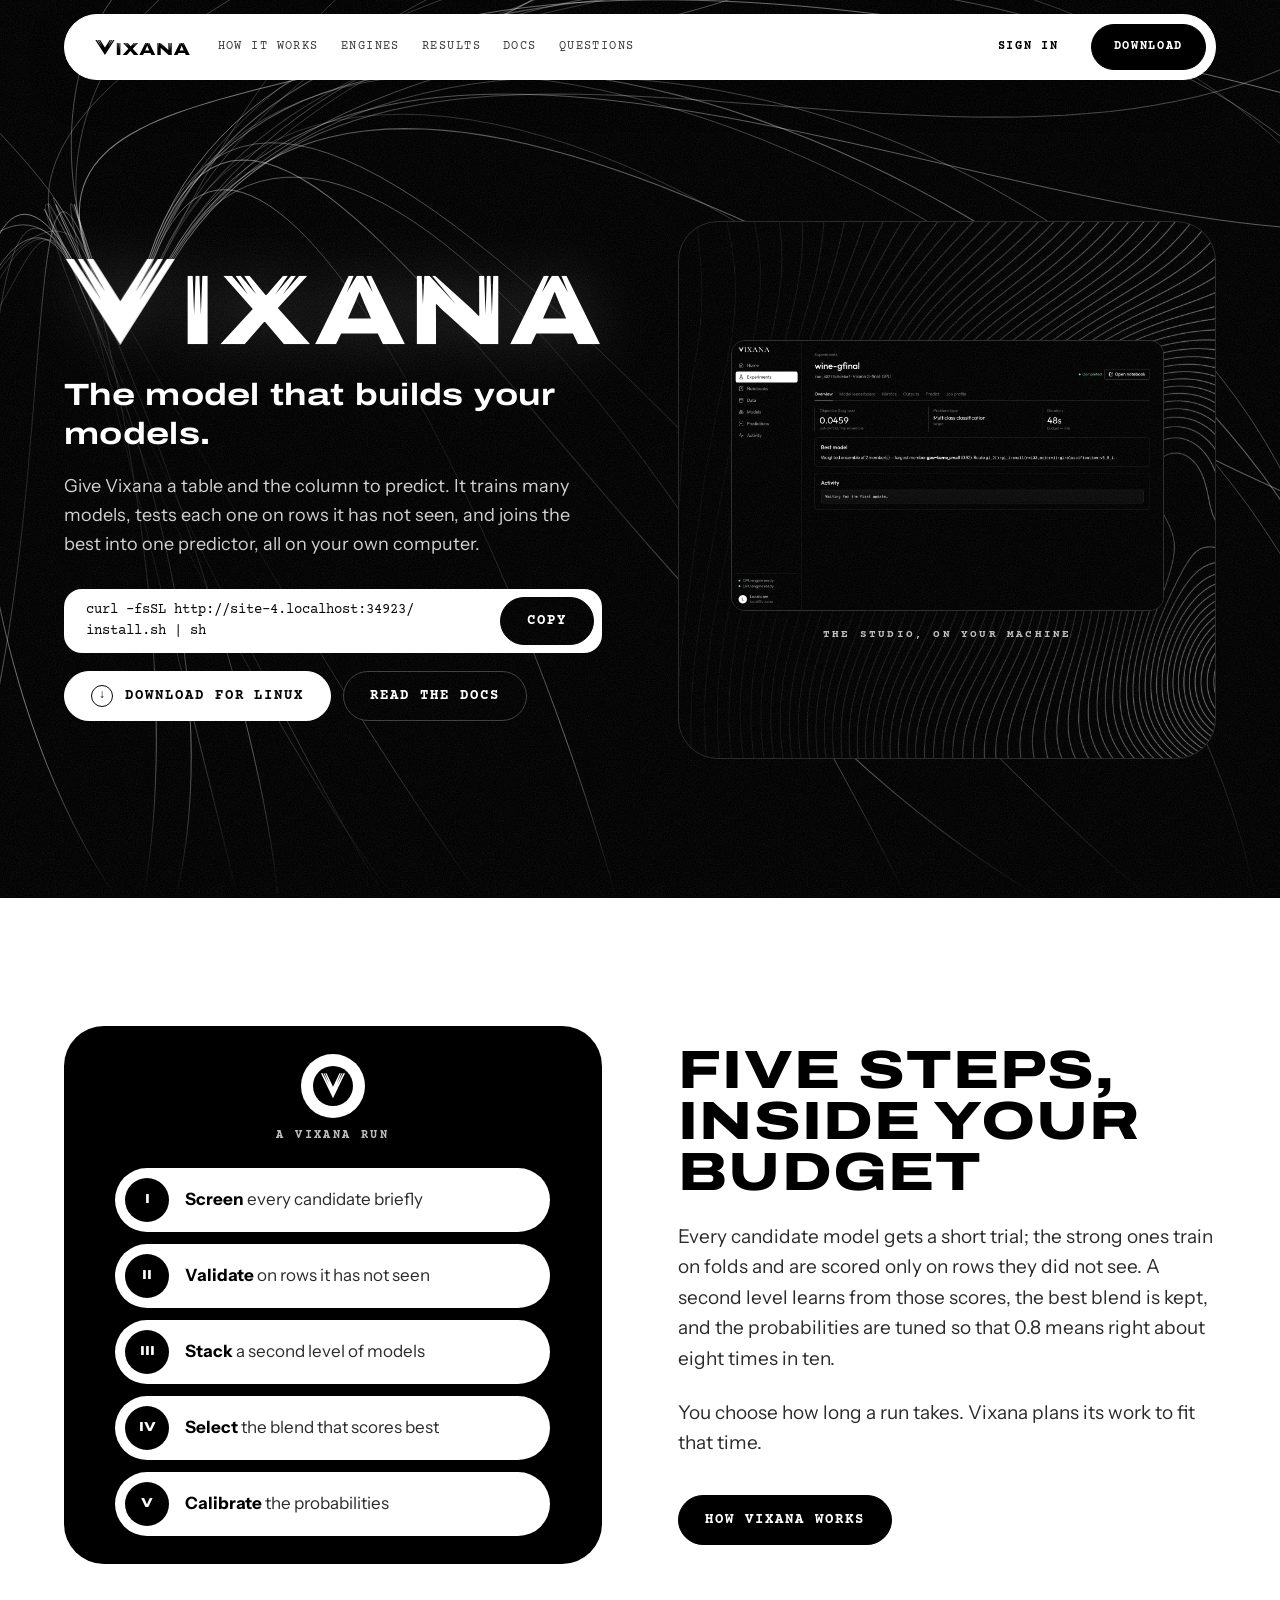
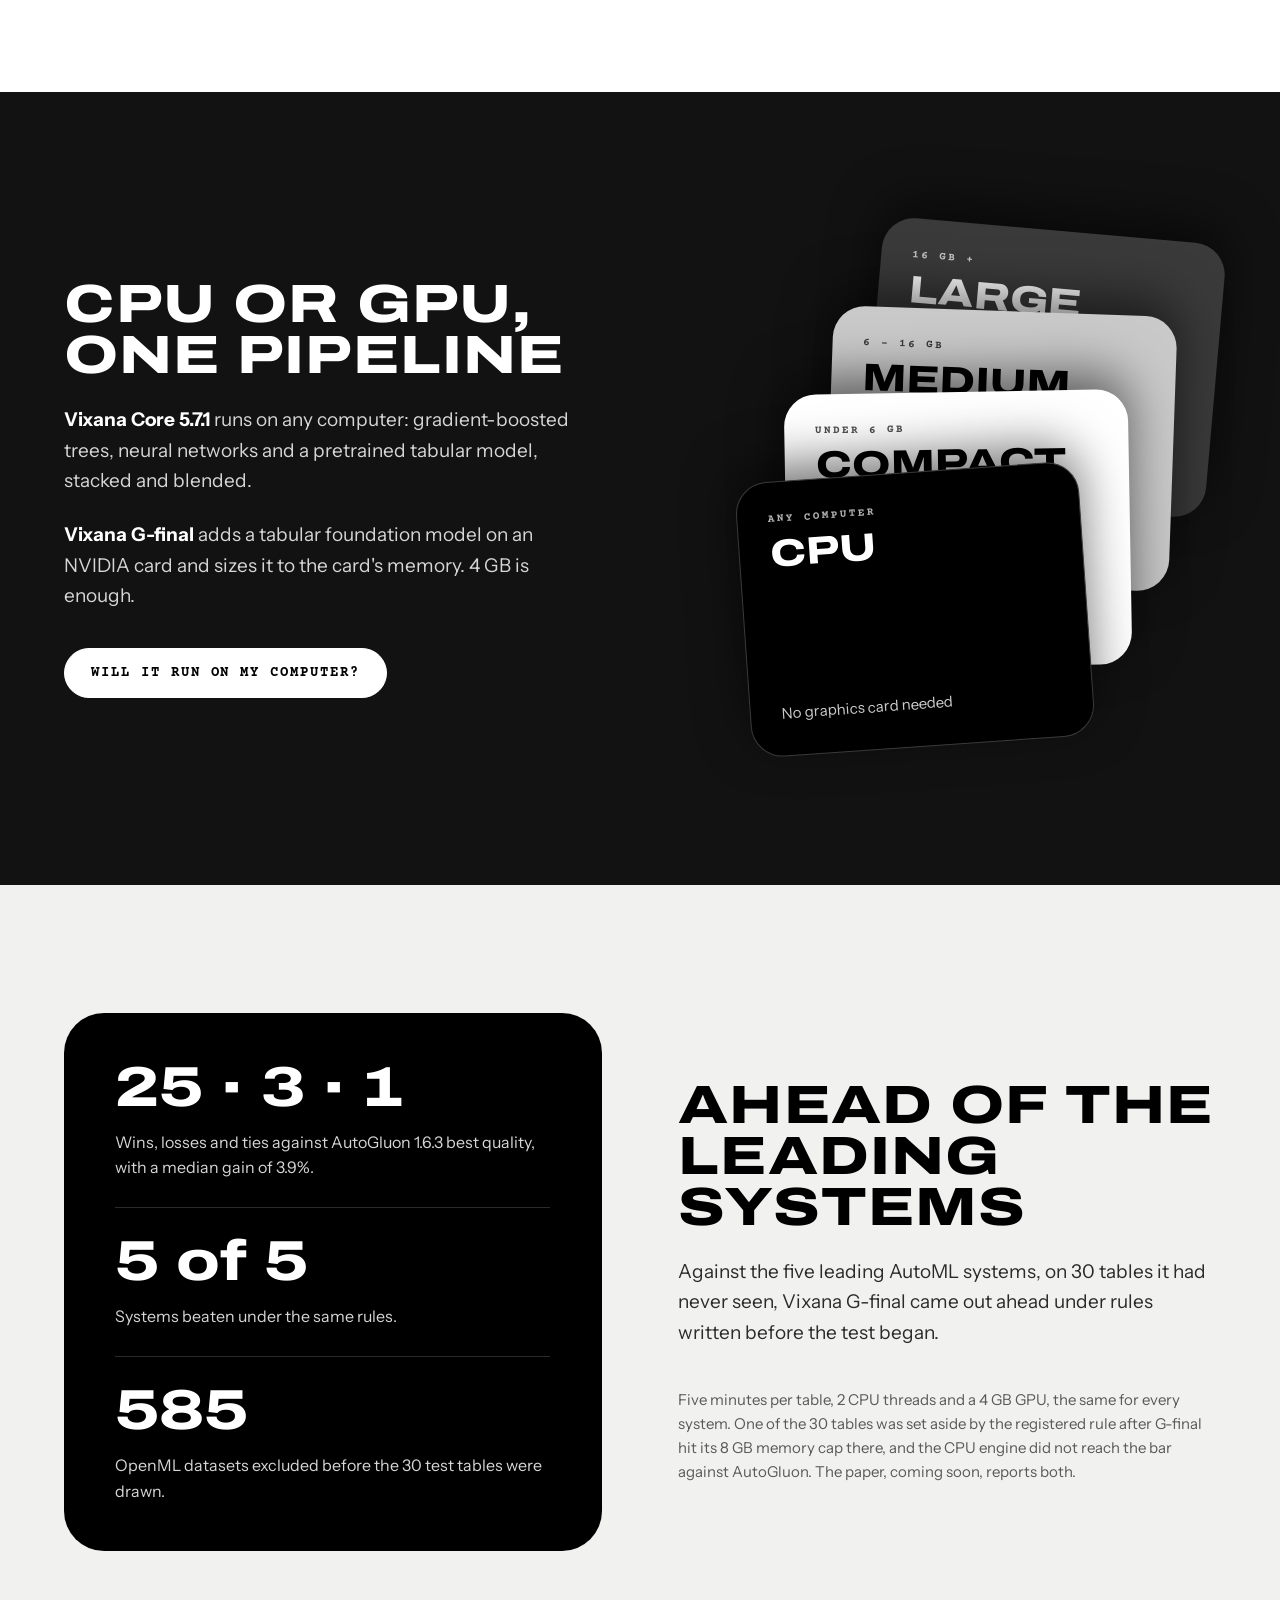
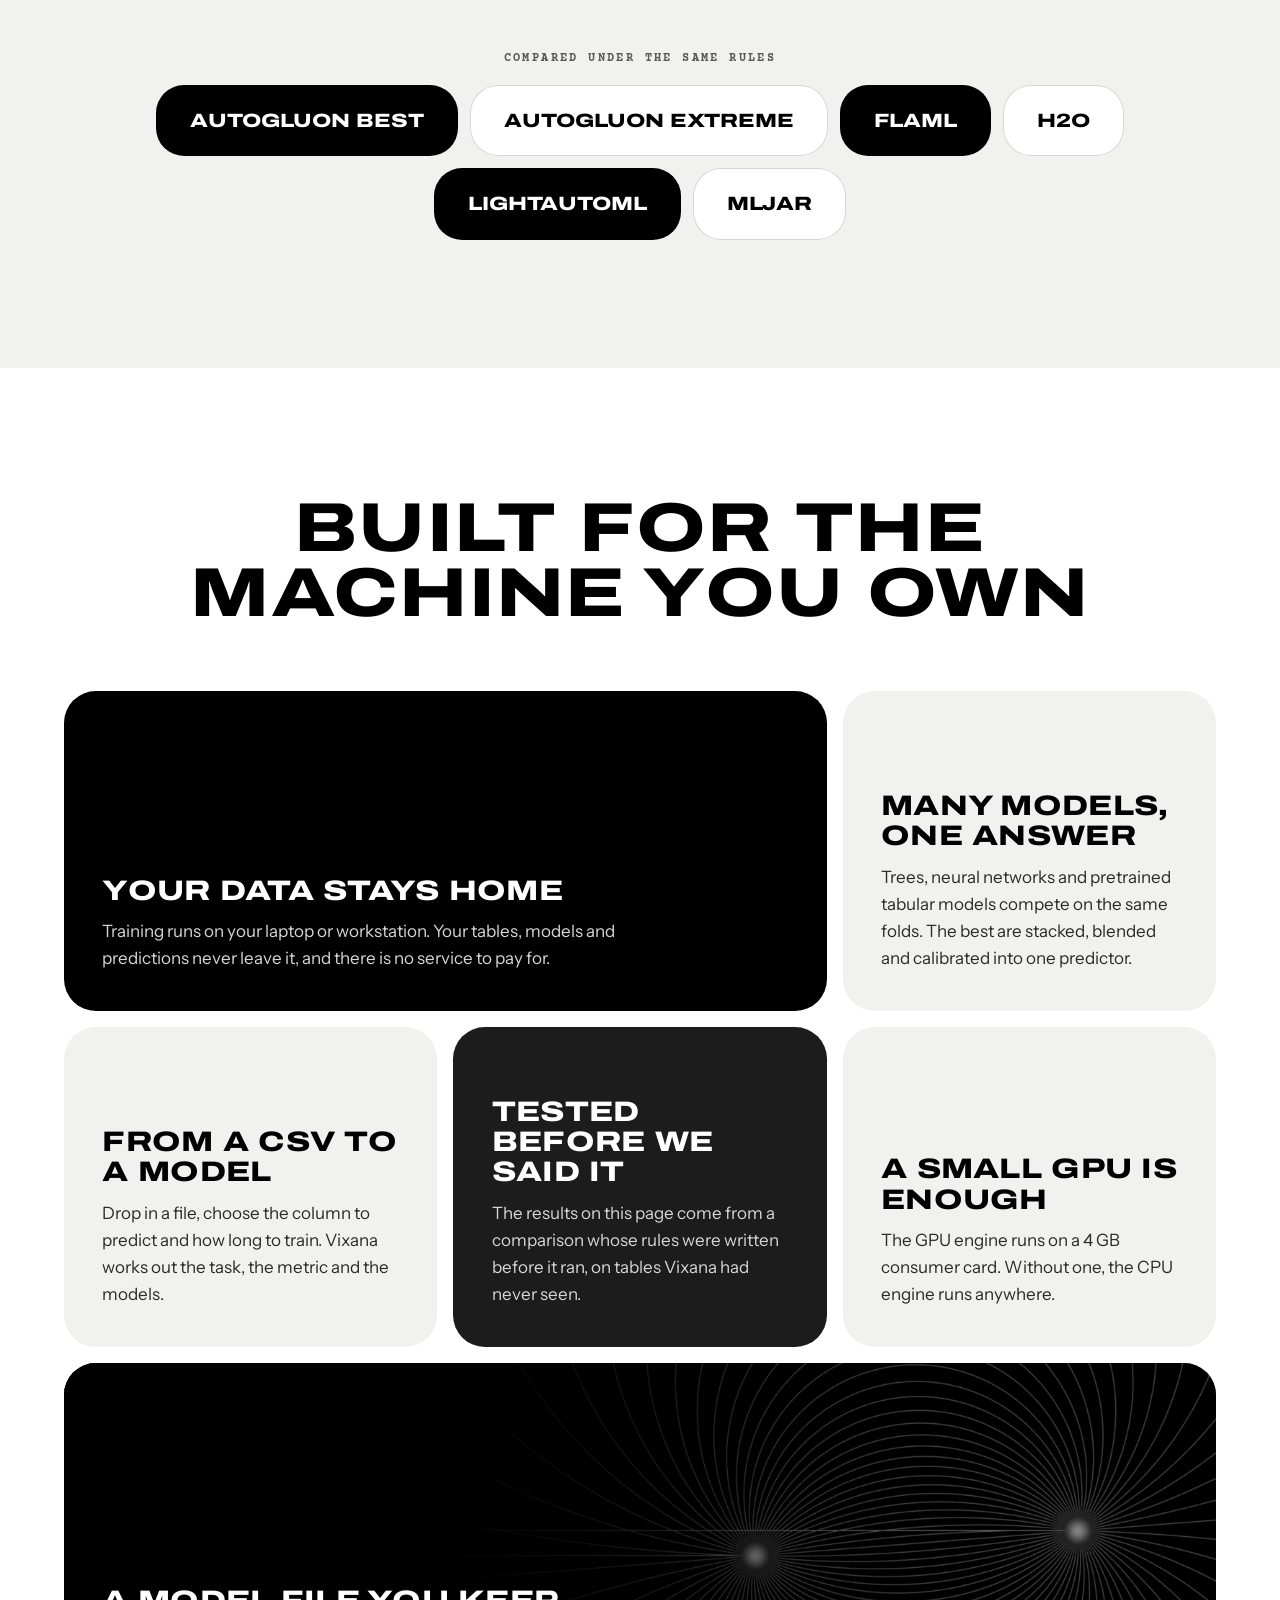
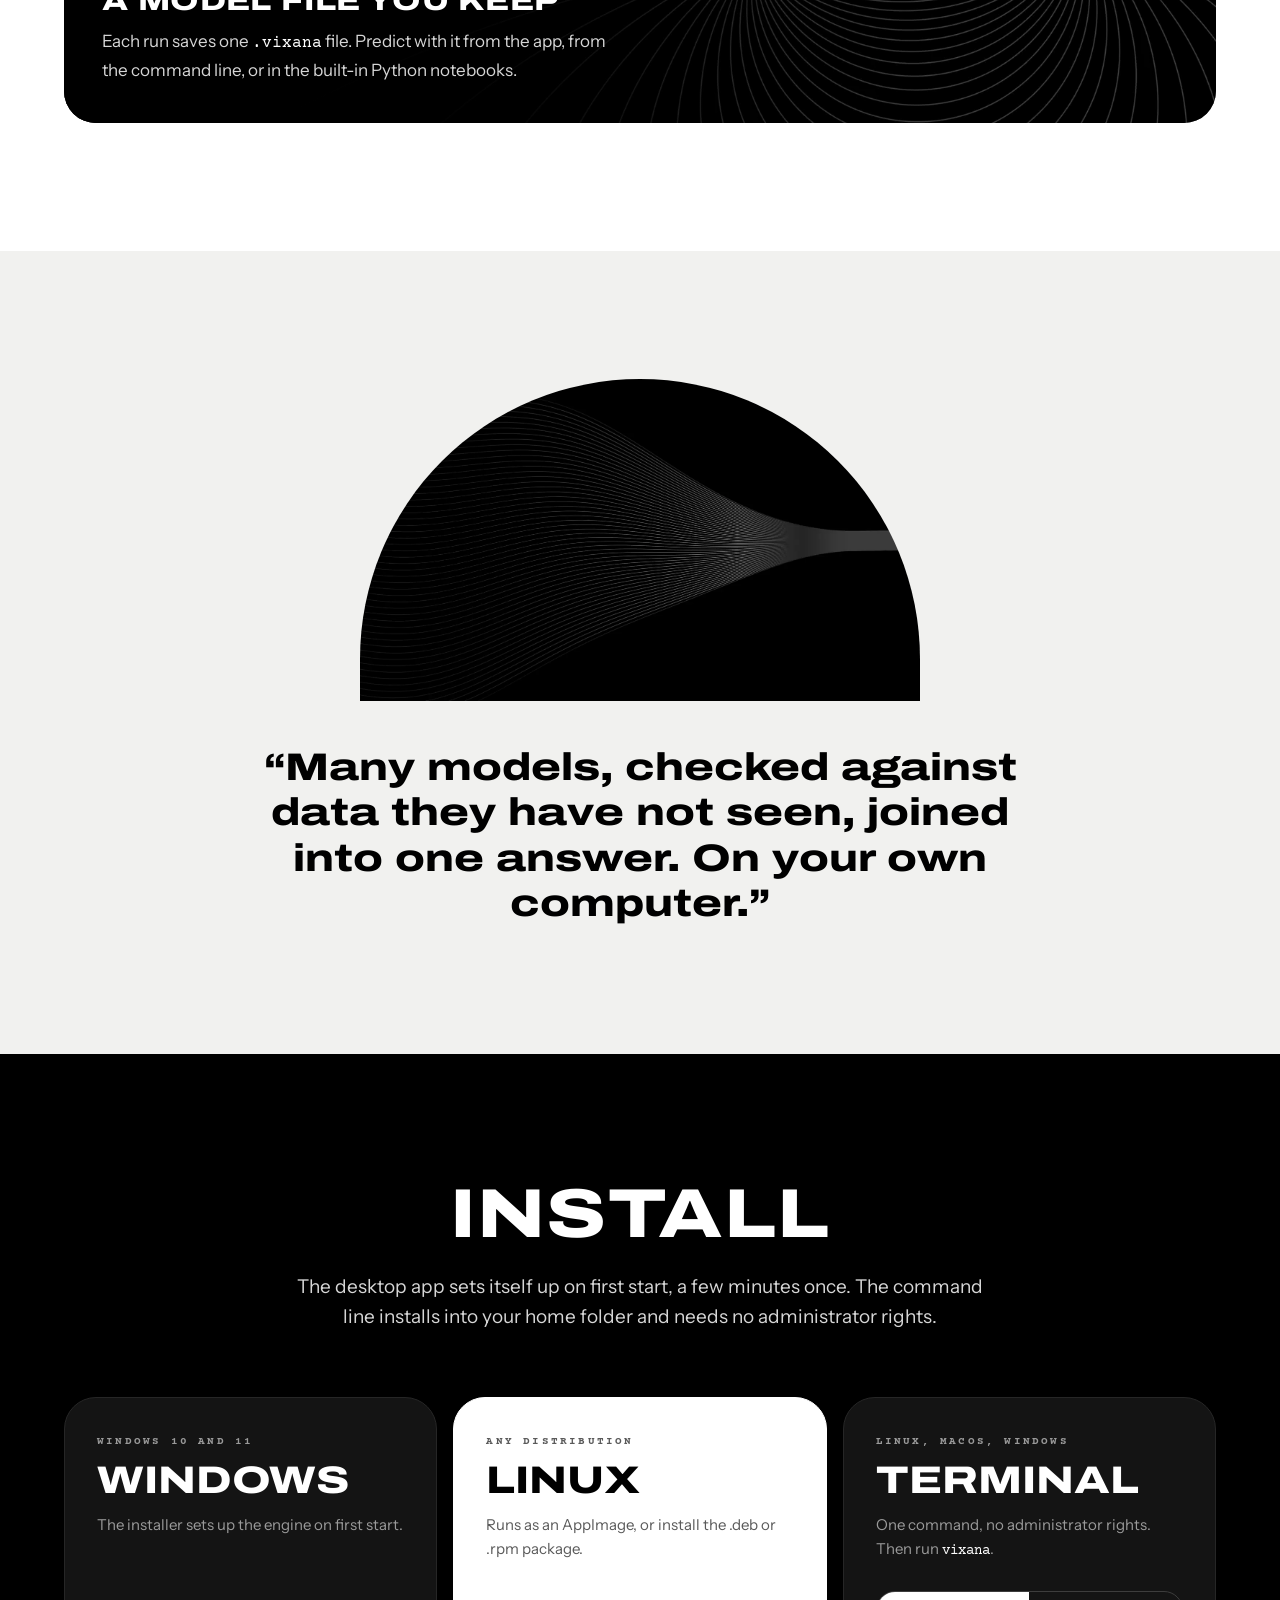
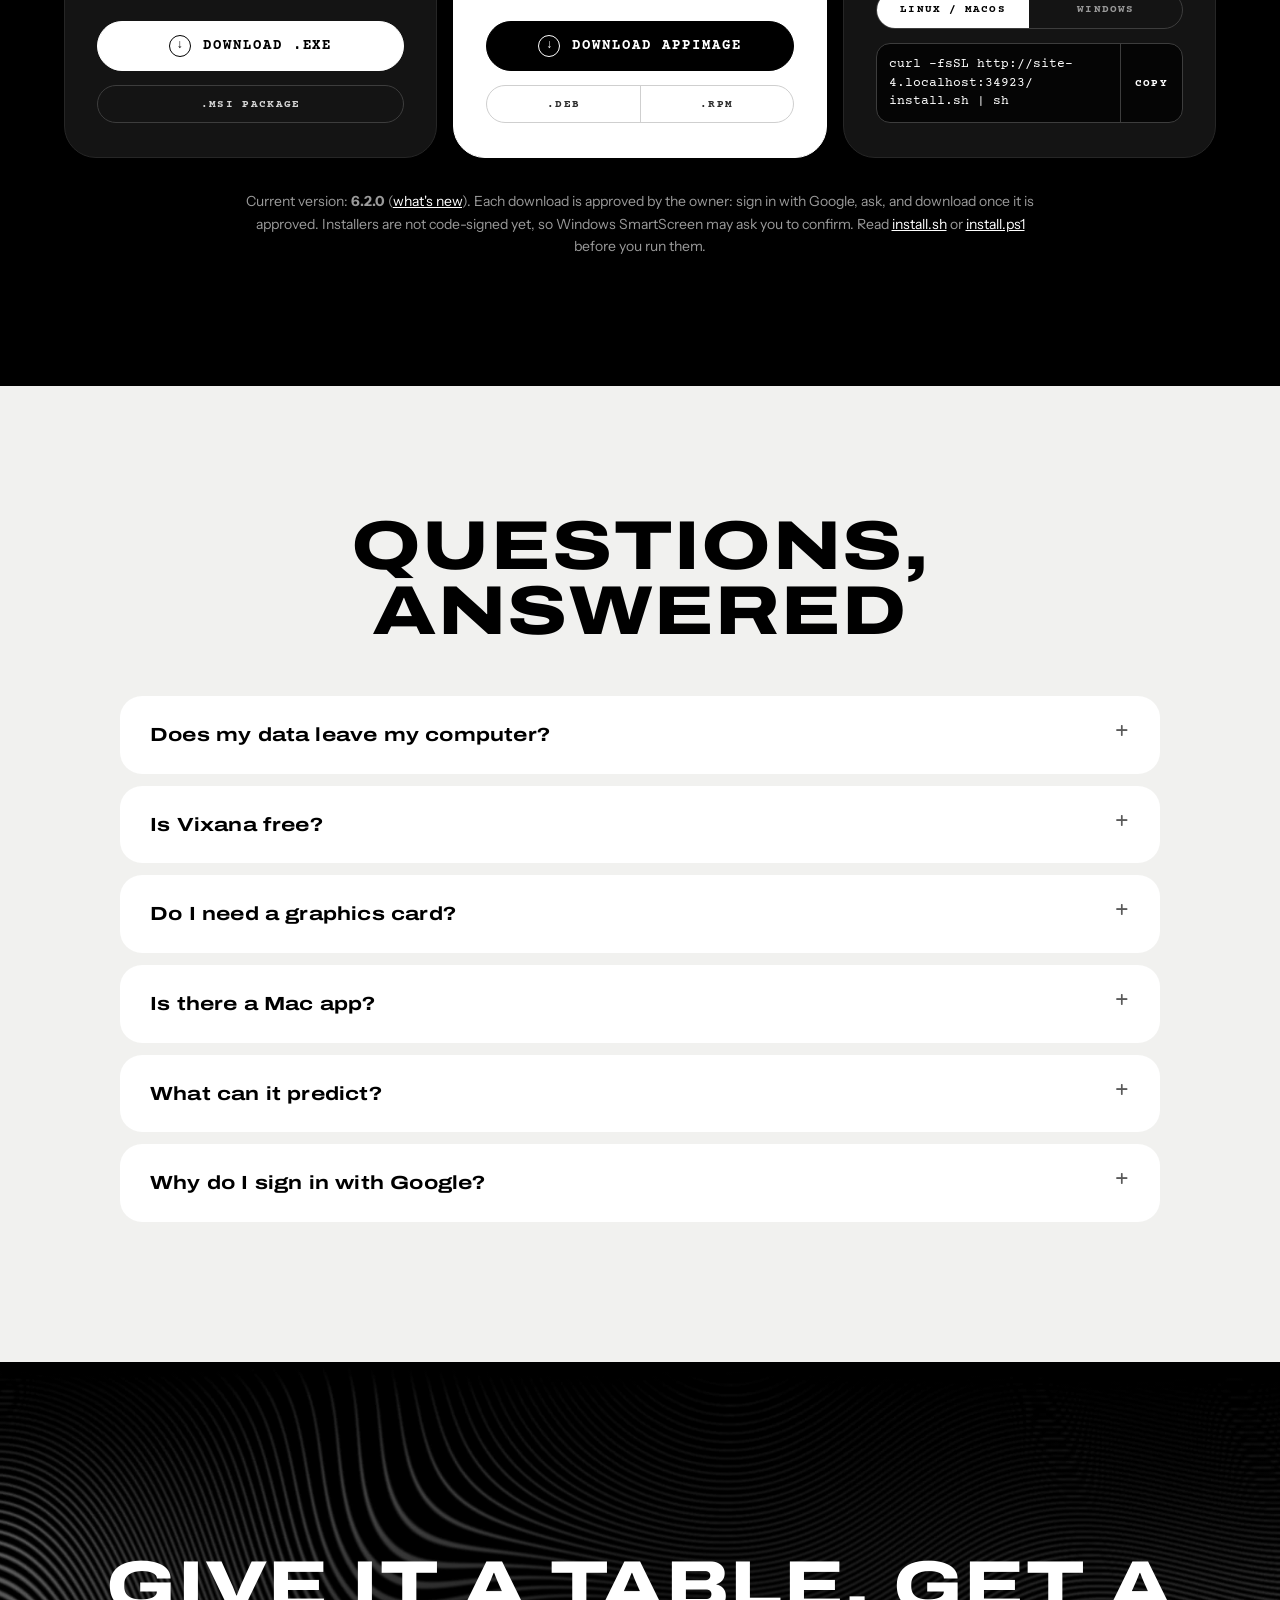
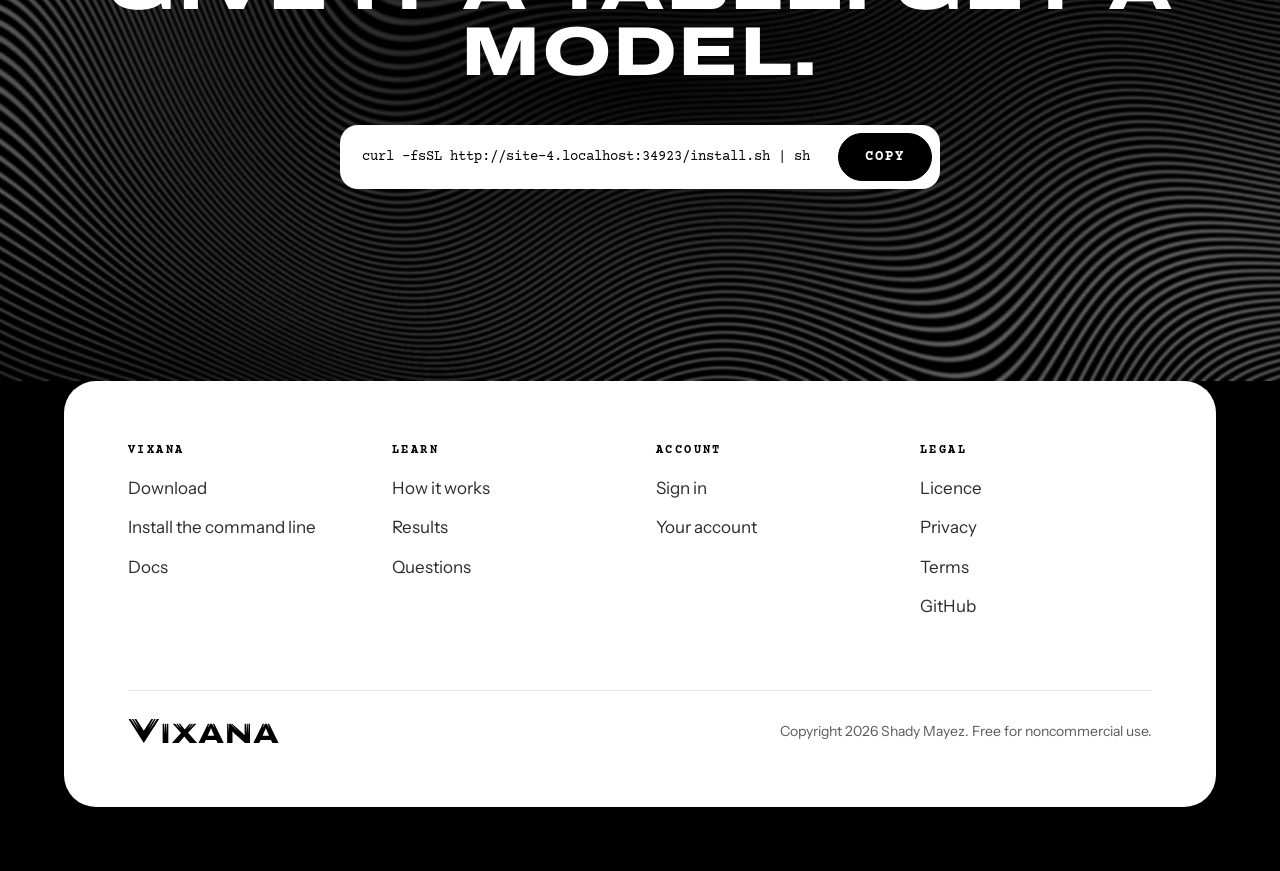
==== commit dd7e106d: "Publish the website from the main repository's website/ folder" ====
--- a/index.html
+++ b/index.html
@@ -12,7 +12,7 @@
 <link rel="icon" href="assets/img/favicon.svg" type="image/svg+xml">
 <link rel="apple-touch-icon" href="assets/img/icon-256.png">
 <link rel="preload" href="assets/fonts/archivo-expanded-800.woff2" as="font" type="font/woff2" crossorigin>
-<link rel="stylesheet" href="styles.css?v=6.7.0">
+<link rel="stylesheet" href="styles.css?v=6.8.0">
 <!-- the hero's sequence plays only where motion is welcome; set before the first paint so nothing flashes -->
 <script>if (!matchMedia("(prefers-reduced-motion: reduce)").matches) document.documentElement.classList.add("motion");</script>
 </head>
@@ -23,91 +23,147 @@
   <div class="bar-inner">
     <a class="bar-brand" href="#top" aria-label="Vixana, back to top">
       <img src="assets/img/statement.svg" alt="Vixana" width="754" height="100">
-      <span class="bar-tag">AutoML for your own models</span>
     </a>
     <nav class="bar-nav" aria-label="Sections">
-      <a href="#why">Why</a>
       <a href="#how">How it works</a>
+      <a href="#engines">Engines</a>
       <a href="#results">Results</a>
+      <a href="docs.html">Docs</a>
       <a href="#faq">Questions</a>
-      <a href="docs.html">Docs</a>
-      <a data-repo href="https://github.com/ShadyMayez/vixana-website">GitHub</a>
     </nav>
     <a class="bar-signin" href="login.html" data-account-link hidden>Sign in</a>
-    <a class="btn btn-small" href="#download">Download</a>
+    <a class="btn btn-small btn-dark" href="#download">Download</a>
   </div>
 </header>
 
 <main id="main">
   <!-- Hero: lines from every side gather into the V (many models, one answer), then the name completes -->
-  <section class="hero" id="top" aria-labelledby="hero-title">
+  <section class="hero band band-black" id="top" aria-labelledby="hero-title">
     <canvas class="hero-flow" aria-hidden="true"></canvas>
-    <div class="hero-inner">
-      <h1 id="hero-title" class="hero-name" aria-label="Vixana"><!-- statement: written by website/art/make_statement.py --><svg class="statement-word" viewBox="0 0 630.0 100" data-v="2.11 127.71 32.28 4.84" aria-hidden="true"><defs><linearGradient id="sheen" gradientUnits="userSpaceOnUse" x1="-180" y1="0" x2="-40" y2="60"><stop offset="0" stop-color="#fff" stop-opacity="0"/><stop offset=".5" stop-color="#fff" stop-opacity=".9"/><stop offset="1" stop-color="#fff" stop-opacity="0"/><animateTransform id="sheen-run" attributeName="gradientTransform" type="translate" from="0 0" to="870 0" dur="1.8s" begin="4.4s; sheen-run.end + 7s" fill="freeze"/></linearGradient></defs><g id="word-shape"><path class="word-v" d="M2.11 0 65.96 100 129.82 0H120.51L88.26 48.23L115.81 0H109.74L83.74 38.46L105.07 0H97.54L65.96 49.46L34.38 0H26.85L48.18 38.46L22.19 0H16.12L43.66 48.23L11.42 0Z"/><path class="word-rest" d="M144.61 100H168.28V19.77H162.09L160.39 64.92L158.69 19.77H154.19L152.5 64.92L150.8 19.77H144.61Z M183.21 100H211.66L234.4 73.88H235.69L257.84 100H288.51L250.61 57.55L285.13 19.77H275.66L256.5 41.72L271.79 19.77H266.25L247.4 41.72L262.37 19.77H256.79L237.32 42.27H236.15L217.38 19.77H211.11L225.37 41.72L206.92 19.77H200.93L215.54 41.72L196.73 19.77H186.71L221.22 58.6Z M294.23 100H318.72L324.78 87.17H367.7L373.76 100H399.53L360.12 19.77H354.2L361.97 39.28L350.57 19.77H343.16L331.41 39.28L339.53 19.77H333.64ZM332.71 69.8 339.94 53.47Q340.76 51.84 341.75 49.27Q342.74 46.71 343.91 43.91Q345.07 41.11 345.89 39.01H346.71Q347.17 39.94 347.87 41.87Q348.57 43.79 349.5 46.06Q350.44 48.34 351.25 50.38Q352.07 52.42 352.54 53.47L359.77 69.8Z M413.53 100H435.92V65.25Q435.92 61.4 435.86 58.02Q435.8 54.64 435.8 53.12H436.73Q438.6 54.87 441.63 57.9Q444.66 60.93 447.46 63.38L488.05 100H508.92V19.77H503.06L501.49 64.92L499.85 19.77H495.6L494.07 64.92L492.39 19.77H486.53V55.57Q486.53 58.02 486.59 61.17Q486.65 64.31 486.65 66.41H485.6Q484.31 64.9 482.51 63.15Q480.7 61.4 479.01 59.77Q477.32 58.13 476.27 57.2L434.75 19.77H431.31L459.66 53.72L428.26 19.77H422.25L420.61 53.72L419.2 19.77H413.53Z M522.92 100H547.41L553.47 87.17H596.38L602.45 100H628.22L588.8 19.77H582.89L590.66 39.28L579.25 19.77H571.85L560.09 39.28L568.21 19.77H562.33ZM561.4 69.8 568.63 53.47Q569.45 51.84 570.44 49.27Q571.43 46.71 572.59 43.91Q573.76 41.11 574.58 39.01H575.39Q575.86 39.94 576.56 41.87Q577.26 43.79 578.19 46.06Q579.13 48.34 579.94 50.38Q580.76 52.42 581.22 53.47L588.45 69.8Z"/></g><use class="word-sheen" href="#word-shape" fill="url(#sheen)"/></svg><!-- /statement --></h1>
-      <p class="hero-tag">The model that builds your models.</p>
-      <p class="hero-meta">Local AutoML for Windows, Linux and macOS</p>
-      <div class="hero-actions">
-        <a class="btn btn-icon" id="primary-download" href="#download"><span class="btn-glyph" aria-hidden="true">↓</span><span class="btn-label">Download</span></a>
-        <a class="btn btn-ghost btn-icon" href="#terminal"><span class="btn-glyph" aria-hidden="true">$</span><span class="btn-label">Install the CLI</span></a>
-      </div>
-    </div>
-  </section>
-
-  <!-- The Studio -->
-  <section class="section intro section-light" id="studio" aria-labelledby="studio-title">
-    <div class="wrap">
-      <div class="intro-head">
-        <h2 id="studio-title" class="title">Give it a table.<br>Get a model.</h2>
-        <p class="section-lede">Choose the column you want to predict. Vixana trains many models, tests each one on rows it
-          has not seen, and joins the best into one predictor, all on your own computer.</p>
-      </div>
-      <figure class="shot">
-        <img src="assets/img/studio.webp" alt="The Vixana Studio showing a finished experiment: log loss 0.0459, a weighted ensemble of two models, trained in 48 seconds." width="1600" height="1000" loading="lazy">
+    <div class="band-inner split">
+      <div class="split-text hero-inner">
+        <h1 id="hero-title" class="hero-name" aria-label="Vixana"><!-- statement: written by website/art/make_statement.py --><svg class="statement-word" viewBox="0 0 630.0 100" data-v="2.11 127.71 32.28 4.84" aria-hidden="true"><defs><linearGradient id="sheen" gradientUnits="userSpaceOnUse" x1="-180" y1="0" x2="-40" y2="60"><stop offset="0" stop-color="#fff" stop-opacity="0"/><stop offset=".5" stop-color="#fff" stop-opacity=".9"/><stop offset="1" stop-color="#fff" stop-opacity="0"/><animateTransform id="sheen-run" attributeName="gradientTransform" type="translate" from="0 0" to="870 0" dur="1.8s" begin="4.4s; sheen-run.end + 7s" fill="freeze"/></linearGradient></defs><g id="word-shape"><path class="word-v" d="M2.11 0 65.96 100 129.82 0H120.51L88.26 48.23L115.81 0H109.74L83.74 38.46L105.07 0H97.54L65.96 49.46L34.38 0H26.85L48.18 38.46L22.19 0H16.12L43.66 48.23L11.42 0Z"/><path class="word-rest" d="M144.61 100H168.28V19.77H162.09L160.39 64.92L158.69 19.77H154.19L152.5 64.92L150.8 19.77H144.61Z M183.21 100H211.66L234.4 73.88H235.69L257.84 100H288.51L250.61 57.55L285.13 19.77H275.66L256.5 41.72L271.79 19.77H266.25L247.4 41.72L262.37 19.77H256.79L237.32 42.27H236.15L217.38 19.77H211.11L225.37 41.72L206.92 19.77H200.93L215.54 41.72L196.73 19.77H186.71L221.22 58.6Z M294.23 100H318.72L324.78 87.17H367.7L373.76 100H399.53L360.12 19.77H354.2L361.97 39.28L350.57 19.77H343.16L331.41 39.28L339.53 19.77H333.64ZM332.71 69.8 339.94 53.47Q340.76 51.84 341.75 49.27Q342.74 46.71 343.91 43.91Q345.07 41.11 345.89 39.01H346.71Q347.17 39.94 347.87 41.87Q348.57 43.79 349.5 46.06Q350.44 48.34 351.25 50.38Q352.07 52.42 352.54 53.47L359.77 69.8Z M413.53 100H435.92V65.25Q435.92 61.4 435.86 58.02Q435.8 54.64 435.8 53.12H436.73Q438.6 54.87 441.63 57.9Q444.66 60.93 447.46 63.38L488.05 100H508.92V19.77H503.06L501.49 64.92L499.85 19.77H495.6L494.07 64.92L492.39 19.77H486.53V55.57Q486.53 58.02 486.59 61.17Q486.65 64.31 486.65 66.41H485.6Q484.31 64.9 482.51 63.15Q480.7 61.4 479.01 59.77Q477.32 58.13 476.27 57.2L434.75 19.77H431.31L459.66 53.72L428.26 19.77H422.25L420.61 53.72L419.2 19.77H413.53Z M522.92 100H547.41L553.47 87.17H596.38L602.45 100H628.22L588.8 19.77H582.89L590.66 39.28L579.25 19.77H571.85L560.09 39.28L568.21 19.77H562.33ZM561.4 69.8 568.63 53.47Q569.45 51.84 570.44 49.27Q571.43 46.71 572.59 43.91Q573.76 41.11 574.58 39.01H575.39Q575.86 39.94 576.56 41.87Q577.26 43.79 578.19 46.06Q579.13 48.34 579.94 50.38Q580.76 52.42 581.22 53.47L588.45 69.8Z"/></g><use class="word-sheen" href="#word-shape" fill="url(#sheen)"/></svg><!-- /statement --></h1>
+        <p class="hero-tag">The model that builds your models.</p>
+        <p class="hero-lede">Give Vixana a table and the column to predict. It trains many models, tests each one on rows
+          it has not seen, and joins the best into one predictor, all on your own computer.</p>
+        <div class="field" id="hero-cmd">
+          <code data-cmd="unix">curl -fsSL https://vixana.online/install.sh | sh</code>
+          <button class="btn btn-dark" type="button" data-copy="unix">Copy</button>
+        </div>
+        <div class="hero-actions">
+          <a class="btn btn-icon" id="primary-download" href="#download"><span class="btn-glyph" aria-hidden="true">↓</span><span class="btn-label">Download</span></a>
+          <a class="btn btn-ghost" href="docs.html">Read the docs</a>
+        </div>
+      </div>
+      <figure class="split-media media-card media-art" style="--art: url(assets/bg/terrain.webp?v=6.3)">
+        <img src="assets/img/studio.webp" alt="The Vixana Studio showing a finished experiment: log loss 0.0459, a weighted ensemble of two models, trained in 48 seconds." width="1600" height="1000">
+        <figcaption>The Studio, on your machine</figcaption>
       </figure>
-      <p class="shot-caption">The Studio: experiments, models, predictions and notebooks, in one window on your machine.</p>
-    </div>
-  </section>
-
-  <!-- Why -->
-  <section class="section section-light" id="why" aria-labelledby="why-title">
-    <div class="wrap">
-      <div class="section-head">
-        <p class="kicker">Why Vixana</p>
-        <h2 id="why-title" class="title">Built for the<br>machine you own</h2>
-      </div>
-      <div class="cards">
-        <article class="card">
-          <p class="card-tag">Private</p>
+    </div>
+  </section>
+
+  <!-- How a run works: the five steps as a stack of pills -->
+  <section class="band band-white" id="how" aria-labelledby="how-title">
+    <div class="band-inner split split-flip">
+      <div class="split-media media-card media-ink">
+        <div class="stack-head" aria-hidden="true"><img src="assets/img/favicon.svg" alt="" width="56" height="56"><span>A Vixana run</span></div>
+        <ol class="pill-stack" aria-label="The five steps">
+          <li><span class="pill-num" aria-hidden="true">I</span><span><strong>Screen</strong> every candidate briefly</span></li>
+          <li><span class="pill-num" aria-hidden="true">II</span><span><strong>Validate</strong> on rows it has not seen</span></li>
+          <li><span class="pill-num" aria-hidden="true">III</span><span><strong>Stack</strong> a second level of models</span></li>
+          <li><span class="pill-num" aria-hidden="true">IV</span><span><strong>Select</strong> the blend that scores best</span></li>
+          <li><span class="pill-num" aria-hidden="true">V</span><span><strong>Calibrate</strong> the probabilities</span></li>
+        </ol>
+      </div>
+      <div class="split-text">
+        <h2 id="how-title" class="title">Five steps, inside your budget</h2>
+        <p class="lede">Every candidate model gets a short trial; the strong ones train on folds and are scored only on
+          rows they did not see. A second level learns from those scores, the best blend is kept, and the
+          probabilities are tuned so that 0.8 means right about eight times in ten.</p>
+        <p class="lede">You choose how long a run takes. Vixana plans its work to fit that time.</p>
+        <a class="btn btn-dark" href="docs.html#what">How Vixana works</a>
+      </div>
+    </div>
+  </section>
+
+  <!-- Two engines: fanned cards -->
+  <section class="band band-graphite" id="engines" aria-labelledby="engines-title">
+    <div class="band-inner split">
+      <div class="split-text">
+        <h2 id="engines-title" class="title">CPU or GPU, one pipeline</h2>
+        <p class="lede"><strong>Vixana Core 5.7.1</strong> runs on any computer: gradient-boosted trees, neural
+          networks and a pretrained tabular model, stacked and blended.</p>
+        <p class="lede"><strong>Vixana G-final</strong> adds a tabular foundation model on an NVIDIA card and sizes it
+          to the card's memory. 4 GB is enough.</p>
+        <a class="btn" href="docs.html#hardware">Will it run on my computer?</a>
+      </div>
+      <div class="split-media fan" aria-hidden="true">
+        <div class="fan-card fan-1"><span class="fan-tag">16 GB +</span><span class="fan-big">Large</span><span class="fan-sub">50,000 example rows</span></div>
+        <div class="fan-card fan-2"><span class="fan-tag">6 – 16 GB</span><span class="fan-big">Medium</span><span class="fan-sub">20,000 example rows</span></div>
+        <div class="fan-card fan-3"><span class="fan-tag">Under 6 GB</span><span class="fan-big">Compact</span><span class="fan-sub">8,000 example rows</span></div>
+        <div class="fan-card fan-4"><span class="fan-tag">Any computer</span><span class="fan-big">CPU</span><span class="fan-sub">No graphics card needed</span></div>
+      </div>
+    </div>
+  </section>
+
+  <!-- Results -->
+  <section class="band band-paper" id="results" aria-labelledby="results-title">
+    <div class="band-inner split split-flip">
+      <div class="split-media media-card media-ink stats">
+        <dl class="facts">
+          <div><dt>25 · 3 · 1</dt><dd>Wins, losses and ties against AutoGluon 1.6.3 best quality, with a median gain of
+            3.9%.</dd></div>
+          <div><dt>5 of 5</dt><dd>Systems beaten under the same rules.</dd></div>
+          <div><dt>585</dt><dd>OpenML datasets excluded before the 30 test tables were drawn.</dd></div>
+        </dl>
+      </div>
+      <div class="split-text">
+        <h2 id="results-title" class="title">Ahead of the leading systems</h2>
+        <p class="lede">Against the five leading AutoML systems, on 30 tables it had never seen, Vixana G-final came out
+          ahead under rules written before the test began.</p>
+        <p class="results-note">Five minutes per table, 2 CPU threads and a 4 GB GPU, the same for every system. One of
+          the 30 tables was set aside by the registered rule after G-final hit its 8 GB memory cap there, and the CPU
+          engine did not reach the bar against AutoGluon. The paper, coming soon, reports both.</p>
+      </div>
+    </div>
+    <div class="band-inner">
+      <p class="tiles-title">Compared under the same rules</p>
+      <ul class="tiles">
+        <li>AutoGluon best</li><li>AutoGluon extreme</li><li>FLAML</li><li>H2O</li><li>LightAutoML</li><li>MLJAR</li>
+      </ul>
+    </div>
+  </section>
+
+  <!-- Why: a bento grid -->
+  <section class="band band-white" id="why" aria-labelledby="why-title">
+    <div class="band-inner">
+      <h2 id="why-title" class="title title-center">Built for the machine you own</h2>
+      <div class="bento">
+        <article class="tile-card tile-wide tile-ink">
           <h3>Your data stays home</h3>
           <p>Training runs on your laptop or workstation. Your tables, models and predictions never leave it, and there
             is no service to pay for.</p>
         </article>
-        <article class="card">
-          <p class="card-tag">Accurate</p>
+        <article class="tile-card tile-paper">
           <h3>Many models, one answer</h3>
-          <p>Gradient-boosted trees, neural networks and pretrained tabular models compete on the same folds. The best
-            are stacked, blended and calibrated into one predictor.</p>
-        </article>
-        <article class="card">
-          <p class="card-tag">Simple</p>
+          <p>Trees, neural networks and pretrained tabular models compete on the same folds. The best are stacked,
+            blended and calibrated into one predictor.</p>
+        </article>
+        <article class="tile-card tile-paper">
           <h3>From a CSV to a model</h3>
           <p>Drop in a file, choose the column to predict and how long to train. Vixana works out the task, the metric
             and the models.</p>
         </article>
-        <article class="card">
-          <p class="card-tag">Honest</p>
+        <article class="tile-card tile-graphite">
           <h3>Tested before we said it</h3>
           <p>The results on this page come from a comparison whose rules were written before it ran, on tables Vixana
             had never seen.</p>
         </article>
-        <article class="card">
-          <p class="card-tag">Light</p>
+        <article class="tile-card tile-paper">
           <h3>A small GPU is enough</h3>
-          <p>The GPU engine adds a tabular foundation model on a 4 GB consumer card. Without a GPU, the CPU engine runs
-            anywhere.</p>
-        </article>
-        <article class="card">
-          <p class="card-tag">Yours</p>
+          <p>The GPU engine runs on a 4 GB consumer card. Without one, the CPU engine runs anywhere.</p>
+        </article>
+        <article class="tile-card tile-full tile-ink tile-art" style="--art: url(assets/bg/dipole.webp?v=6.3)">
           <h3>A model file you keep</h3>
           <p>Each run saves one <code>.vixana</code> file. Predict with it from the app, from the command line, or in
             the built-in Python notebooks.</p>
@@ -116,135 +172,51 @@
     </div>
   </section>
 
-  <!-- How a run works, over lines gathering into one beam -->
-  <section class="section section-art" id="how" aria-labelledby="how-title">
-    <div class="section-bg" style="background-image: url(assets/bg/converge.webp?v=6.3)" aria-hidden="true"></div>
-    <div class="wrap">
-      <div class="section-head">
-        <p class="kicker">How a run works</p>
-        <h2 id="how-title" class="title">Five steps,<br>inside your budget</h2>
-      </div>
-      <ol class="steps">
-        <li><span class="numeral" aria-hidden="true">I</span><h3>Screen</h3>
-          <p>Every candidate model gets a short trial on your data. The weak ones stop there.</p></li>
-        <li><span class="numeral" aria-hidden="true">II</span><h3>Validate</h3>
-          <p>The rest train on folds and are scored only on rows they did not see.</p></li>
-        <li><span class="numeral" aria-hidden="true">III</span><h3>Stack</h3>
-          <p>A second level of models learns from the first level's predictions on unseen rows.</p></li>
-        <li><span class="numeral" aria-hidden="true">IV</span><h3>Select</h3>
-          <p>Ensemble selection keeps the blend that scores best and drops the others.</p></li>
-        <li><span class="numeral" aria-hidden="true">V</span><h3>Calibrate</h3>
-          <p>Probabilities are tuned so that 0.8 means right about eight times in ten.</p></li>
-      </ol>
-    </div>
-  </section>
-
-  <!-- Engines, over the field lines between two poles -->
-  <section class="section section-art" id="engines" aria-labelledby="engines-title">
-    <div class="section-bg" style="background-image: url(assets/bg/dipole.webp?v=6.3)" aria-hidden="true"></div>
-    <div class="wrap">
-      <div class="section-head">
-        <p class="kicker">Two engines</p>
-        <h2 id="engines-title" class="title">CPU or GPU,<br>one pipeline</h2>
-      </div>
-      <div class="engine-pair">
-        <div class="engine">
-          <h3>CPU</h3>
-          <p class="engine-name">Vixana Core 5.7.1</p>
-          <p>Runs on any computer. Gradient-boosted trees, neural networks and a pretrained tabular model, stacked and
-            blended.</p>
-        </div>
-        <div class="engine">
-          <h3>GPU</h3>
-          <p class="engine-name">Vixana G-final</p>
-          <p>The same pipeline plus a tabular foundation model on an NVIDIA GPU, judged by the same rules as every
-            other model. 4 GB of graphics memory is enough.</p>
-        </div>
-      </div>
-    </div>
-  </section>
-
-  <!-- Results, over contour lines -->
-  <section class="section section-art" id="results" aria-labelledby="results-title">
-    <div class="section-bg" style="background-image: url(assets/bg/terrain.webp?v=6.3)" aria-hidden="true"></div>
-    <div class="wrap">
-      <div class="section-head">
-        <p class="kicker">Tested in the open</p>
-        <h2 id="results-title" class="title">Ahead of the<br>leading systems</h2>
-      </div>
-      <blockquote class="tablet">
-        <p>Against the five leading AutoML systems, on 30 tables it had never seen, Vixana G-final came out ahead under
-          rules written before the test began.</p>
-      </blockquote>
-      <dl class="facts">
-        <div><dt>25 · 3 · 1</dt><dd>Wins, losses and ties against AutoGluon 1.6.3 best quality, with a median gain of
-          3.9%.</dd></div>
-        <div><dt>5 of 5</dt><dd>Systems beaten under the same rules: AutoGluon (best and extreme presets), FLAML, H2O,
-          LightAutoML and MLJAR.</dd></div>
-        <div><dt>585</dt><dd>OpenML datasets the project had already used or downloaded. All were excluded before the 30
-          test tables were drawn.</dd></div>
-      </dl>
-      <p class="results-note">Five minutes per table, 2 CPU threads and a 4 GB GPU, the same for every system. One of
-        the 30 tables was set aside by the registered rule after G-final hit its 8 GB memory cap there, and the CPU
-        engine did not reach the bar against AutoGluon. The paper, coming soon, reports both.</p>
-    </div>
-  </section>
-
-  <!-- Download, over rings rising from below -->
-  <section class="section section-art" id="download" aria-labelledby="download-title">
-    <div class="section-bg" style="background-image: url(assets/bg/ripples.webp?v=6.3)" aria-hidden="true"></div>
-    <div class="wrap">
-      <div class="section-head">
-        <p class="kicker">Choose your platform</p>
-        <h2 id="download-title" class="title">Install</h2>
-        <p class="section-lede">The desktop app sets itself up on first start, a few minutes once, then opens in
-          seconds. The command line installs into your home folder and needs no administrator rights.</p>
-      </div>
-      <div class="arcade">
-        <article class="arch" id="windows">
-          <div class="arch-inner">
-            <span class="keystone" aria-hidden="true">↓</span>
-            <p class="arch-tag">Windows 10 and 11</p>
-            <h3>Windows</h3>
-            <p class="arch-meta">The installer sets up the engine on first start, a few minutes once.</p>
-            <div class="arch-action">
-              <a class="btn btn-icon" data-release="windows" href="download.html?file=Vixana_6.2.0_x64-setup.exe&amp;tag=v6.2.0"><span class="btn-glyph" aria-hidden="true">↓</span><span class="btn-label">Download .exe</span></a>
-              <div class="alt"><a href="download.html?file=Vixana_6.2.0_x64_en-US.msi&amp;tag=v6.2.0">.msi package</a></div>
-            </div>
+  <!-- A line to remember, under an arch -->
+  <section class="band band-paper band-quote" aria-label="In one line">
+    <div class="band-inner quote">
+      <div class="quote-arch" style="--art: url(assets/bg/converge.webp?v=6.3)" aria-hidden="true"></div>
+      <p class="quote-text">“Many models, checked against data they have not seen, joined into one answer. On your own
+        computer.”</p>
+    </div>
+  </section>
+
+  <!-- Download -->
+  <section class="band band-black" id="download" aria-labelledby="download-title">
+    <div class="band-inner">
+      <h2 id="download-title" class="title title-center">Install</h2>
+      <p class="lede lede-center">The desktop app sets itself up on first start, a few minutes once. The command line
+        installs into your home folder and needs no administrator rights.</p>
+      <div class="installs">
+        <article class="install" id="windows">
+          <p class="install-tag">Windows 10 and 11</p>
+          <h3>Windows</h3>
+          <p class="install-meta">The installer sets up the engine on first start.</p>
+          <a class="btn btn-icon" data-release="windows" href="download.html?file=Vixana_6.2.0_x64-setup.exe&amp;tag=v6.2.0"><span class="btn-glyph" aria-hidden="true">↓</span><span class="btn-label">Download .exe</span></a>
+          <div class="alt"><a href="download.html?file=Vixana_6.2.0_x64_en-US.msi&amp;tag=v6.2.0">.msi package</a></div>
+        </article>
+        <article class="install" id="linux">
+          <p class="install-tag">Any distribution</p>
+          <h3>Linux</h3>
+          <p class="install-meta">Runs as an AppImage, or install the .deb or .rpm package.</p>
+          <a class="btn btn-icon" data-release="linux" href="download.html?file=Vixana_6.2.0_amd64.AppImage&amp;tag=v6.2.0"><span class="btn-glyph" aria-hidden="true">↓</span><span class="btn-label">Download AppImage</span></a>
+          <div class="alt"><a href="download.html?file=Vixana_6.2.0_amd64.deb&amp;tag=v6.2.0">.deb</a><a href="download.html?file=Vixana-6.2.0-1.x86_64.rpm&amp;tag=v6.2.0">.rpm</a></div>
+        </article>
+        <article class="install" id="terminal">
+          <p class="install-tag">Linux, macOS, Windows</p>
+          <h3>Terminal</h3>
+          <p class="install-meta">One command, no administrator rights. Then run <code>vixana</code>.</p>
+          <div class="tabs" role="tablist" aria-label="Your system">
+            <button role="tab" id="tab-unix" aria-selected="true" aria-controls="cmd-unix">Linux / macOS</button>
+            <button role="tab" id="tab-win" aria-selected="false" aria-controls="cmd-win" tabindex="-1">Windows</button>
           </div>
-        </article>
-        <article class="arch" id="linux">
-          <div class="arch-inner">
-            <span class="keystone" aria-hidden="true">↓</span>
-            <p class="arch-tag">Any distribution</p>
-            <h3>Linux</h3>
-            <p class="arch-meta">Runs as an AppImage, or install the .deb or .rpm package.</p>
-            <div class="arch-action">
-              <a class="btn btn-icon" data-release="linux" href="download.html?file=Vixana_6.2.0_amd64.AppImage&amp;tag=v6.2.0"><span class="btn-glyph" aria-hidden="true">↓</span><span class="btn-label">Download AppImage</span></a>
-              <div class="alt"><a href="download.html?file=Vixana_6.2.0_amd64.deb&amp;tag=v6.2.0">.deb</a><a href="download.html?file=Vixana-6.2.0-1.x86_64.rpm&amp;tag=v6.2.0">.rpm</a></div>
-            </div>
+          <div class="cmd" id="cmd-unix" role="tabpanel" aria-labelledby="tab-unix">
+            <code data-cmd="unix">curl -fsSL https://vixana.online/install.sh | sh</code>
+            <button class="copy" type="button" data-copy="unix">Copy</button>
           </div>
-        </article>
-        <article class="arch" id="terminal">
-          <div class="arch-inner">
-            <span class="keystone" aria-hidden="true">$</span>
-            <p class="arch-tag">Linux, macOS, Windows</p>
-            <h3>Terminal</h3>
-            <p class="arch-meta">One command, no administrator rights. Then run <code>vixana</code>.</p>
-            <div class="arch-action">
-              <div class="tabs" role="tablist" aria-label="Your system">
-                <button role="tab" id="tab-unix" aria-selected="true" aria-controls="cmd-unix">Linux / macOS</button>
-                <button role="tab" id="tab-win" aria-selected="false" aria-controls="cmd-win" tabindex="-1">Windows</button>
-              </div>
-              <div class="cmd" id="cmd-unix" role="tabpanel" aria-labelledby="tab-unix">
-                <code data-cmd="unix">curl -fsSL https://vixana.online/install.sh | sh</code>
-                <button class="copy" type="button" data-copy="unix">Copy</button>
-              </div>
-              <div class="cmd" id="cmd-win" role="tabpanel" aria-labelledby="tab-win" hidden>
-                <code data-cmd="win">irm https://vixana.online/install.ps1 | iex</code>
-                <button class="copy" type="button" data-copy="win">Copy</button>
-              </div>
-            </div>
+          <div class="cmd" id="cmd-win" role="tabpanel" aria-labelledby="tab-win" hidden>
+            <code data-cmd="win">irm https://vixana.online/install.ps1 | iex</code>
+            <button class="copy" type="button" data-copy="win">Copy</button>
           </div>
         </article>
       </div>
@@ -255,12 +227,9 @@
   </section>
 
   <!-- Questions -->
-  <section class="section faq section-light" id="faq" aria-labelledby="faq-title">
-    <div class="wrap">
-      <div class="section-head">
-        <p class="kicker">Questions</p>
-        <h2 id="faq-title" class="title">Before you start</h2>
-      </div>
+  <section class="band band-paper faq" id="faq" aria-labelledby="faq-title">
+    <div class="band-inner faq-inner">
+      <h2 id="faq-title" class="title title-center">Questions, answered</h2>
       <details>
         <summary>Does my data leave my computer?</summary>
         <p>No. The desktop app and the command line train on your machine. The network is used only to install the
@@ -273,11 +242,12 @@
       </details>
       <details>
         <summary>Do I need a graphics card?</summary>
-        <p>No. The CPU engine runs anywhere. The GPU engine needs an NVIDIA card with 4 GB or more.</p>
+        <p>No. The CPU engine runs anywhere. The GPU engine needs an NVIDIA card with 4 GB or more; the
+          <a href="docs.html#gpu">docs</a> show what it uses on each card.</p>
       </details>
       <details>
         <summary>Is there a Mac app?</summary>
-        <p>Not yet. On a Mac, install the command line with the terminal command above; it runs the CPU engine.</p>
+        <p>Not yet. On a Mac, install the command line with the terminal command; it runs the CPU engine.</p>
       </details>
       <details>
         <summary>What can it predict?</summary>
@@ -287,29 +257,62 @@
       </details>
       <details>
         <summary>Why do I sign in with Google?</summary>
-        <p>So the app knows who you are. Vixana receives your name, email address and picture, and nothing else from
-          your Google account. See the <a href="privacy.html">privacy policy</a>.</p>
-      </details>
+        <p>So the owner knows who is asking to download, and so the app knows who you are. Vixana receives your name,
+          email address and picture, and nothing else from your Google account. See the
+          <a href="privacy.html">privacy policy</a>.</p>
+      </details>
+    </div>
+  </section>
+
+  <!-- Last call -->
+  <section class="band band-black band-final" aria-labelledby="final-title">
+    <div class="band-art" style="--art: url(assets/bg/flow.webp?v=6.3)" aria-hidden="true"></div>
+    <div class="band-inner final">
+      <h2 id="final-title" class="title title-center">Give it a table. Get a model.</h2>
+      <div class="field field-center">
+        <code data-cmd="unix">curl -fsSL https://vixana.online/install.sh | sh</code>
+        <button class="btn btn-dark" type="button" data-copy="unix">Copy</button>
+      </div>
     </div>
   </section>
 </main>
 
-<footer class="foot">
-  <div class="foot-bg" aria-hidden="true"></div>
-  <img class="foot-mark" src="assets/img/statement.svg" alt="Vixana" width="754" height="100" loading="lazy">
-  <p class="foot-line">Local AutoML. Your data, your machine, your model.</p>
-  <nav aria-label="Footer">
-    <a href="#download">Download</a>
-    <a href="docs.html">Docs</a>
-    <a data-repo href="https://github.com/ShadyMayez/vixana-website">GitHub</a>
-    <a data-repo-path="LICENSE.md" href="LICENSE.md">Licence</a>
-    <a href="privacy.html">Privacy</a>
-    <a href="terms.html">Terms</a>
-  </nav>
-  <p>Copyright 2026 Shady Mayez. Free for noncommercial use.</p>
+<footer class="site-foot">
+  <div class="foot-card">
+    <div class="foot-cols">
+      <div>
+        <p class="foot-head">Vixana</p>
+        <a href="#download">Download</a>
+        <a href="#terminal">Install the command line</a>
+        <a href="docs.html">Docs</a>
+      </div>
+      <div>
+        <p class="foot-head">Learn</p>
+        <a href="#how">How it works</a>
+        <a href="#results">Results</a>
+        <a href="#faq">Questions</a>
+      </div>
+      <div>
+        <p class="foot-head">Account</p>
+        <a href="login.html">Sign in</a>
+        <a href="account.html">Your account</a>
+      </div>
+      <div>
+        <p class="foot-head">Legal</p>
+        <a data-repo-path="LICENSE.md" href="LICENSE.md">Licence</a>
+        <a href="privacy.html">Privacy</a>
+        <a href="terms.html">Terms</a>
+        <a data-repo href="https://github.com/ShadyMayez/vixana-website">GitHub</a>
+      </div>
+    </div>
+    <div class="foot-base">
+      <img src="assets/img/statement.svg" alt="Vixana" width="754" height="100" loading="lazy">
+      <p>Copyright 2026 Shady Mayez. Free for noncommercial use.</p>
+    </div>
+  </div>
 </footer>
 
-<script src="site.js?v=6.6.0" defer></script>
+<script src="site.js?v=6.8.0" defer></script>
 <script src="hero.js?v=6.3.0-1" defer></script>
 <script src="account.js?v=6.6.0-1" defer></script>
 </body>
--- a/styles.css
+++ b/styles.css
@@ -331,3 +331,185 @@
   .foot { padding-top: 110px; }
 }
 @media (prefers-reduced-motion: reduce) { html { scroll-behavior: auto; } * { transition: none !important; } }
+
+/* =====================================================================================================================
+   6.8 (owner 2026-11-20): the home page in full-width bands, after the shape of a link-in-bio landing page, kept to
+   black, white and greys. A white pill menu, split bands (words on one side, a rounded picture card on the other),
+   a bento grid, a pill-shaped command field, and the footer as one big rounded card.
+   ===================================================================================================================== */
+html { scroll-padding-top: 104px; }
+
+/* the menu: a white pill */
+.bar-inner { width: min(1600px, 100%); gap: 28px; padding: 9px 9px 9px 30px; background: #fff; border: 1px solid #fff;
+  box-shadow: 0 12px 40px rgba(0, 0, 0, .22); backdrop-filter: none; -webkit-backdrop-filter: none; }
+.bar-brand { border-right: 0; padding-right: 0; margin-right: auto; }
+.bar-brand:has(+ .bar-nav) { margin-right: 0; }
+.bar-nav { margin-right: auto; }
+.bar-brand img { height: 15px; filter: invert(1); }
+.bar-tag { color: #5a5a5a; }
+.bar-nav a { color: #3a3a3a; }
+.bar-nav a:hover, .bar-nav a[aria-current="page"] { color: #000; }
+.bar-nav a[aria-current="page"] { text-decoration: underline; text-underline-offset: 6px; }
+.bar-signin { color: #000; }
+.bar .btn { min-height: 46px; padding: 0 22px; background: #000; color: #fff; border-color: #000; }
+.bar .btn:hover { background: #fff; color: #000; }
+.btn-dark { background: #000; color: #fff; border-color: #000; }
+.btn-dark:hover { background: #fff; color: #000; border-color: #000; }
+
+/* bands */
+.band { position: relative; padding: clamp(84px, 10vw, 150px) var(--gutter); overflow: hidden; isolation: isolate; }
+.band-inner { position: relative; width: 100%; max-width: 1600px; margin: 0 auto; }
+.band-black { background: #000; }
+.band-graphite { background: #121212; }
+.band-white, .band-paper { --ink: #fff; --marble: #000; --chalk: #2b2b2b; --stone: #5a5a5a; --vein: #e3e3e3; --frame: #cfcfcf;
+  --lede: #2b2b2b; color-scheme: light; color: var(--chalk); }
+.band-white { background: #fff; }
+.band-paper { background: #f1f1ef; }
+.split { display: grid; grid-template-columns: minmax(0, 1fr) minmax(0, 1fr); gap: clamp(40px, 6vw, 110px); align-items: center; }
+.split-text .title { font-size: clamp(2.2rem, 4.2vw, 4.4rem); }
+.lede { margin: 24px 0 0; max-width: 54ch; font-size: 19px; line-height: 1.6; color: var(--chalk); }
+.lede strong { color: var(--marble); }
+.split-text > .btn { margin-top: 36px; }
+.title-center { text-align: center; margin: 0 auto; max-width: 20ch; }
+.lede-center { margin: 24px auto 0; text-align: center; }
+
+/* the picture cards */
+.media-card { position: relative; margin: 0; border-radius: 40px; overflow: hidden; aspect-ratio: 1 / 1; display: flex;
+  flex-direction: column; justify-content: center; align-items: center; gap: 18px; padding: clamp(24px, 4vw, 60px); }
+.media-art { background: #0b0b0b var(--art) center / cover no-repeat; border: 1px solid #262626; }
+.media-art img { width: 100%; border-radius: 14px; border: 1px solid #2a2a2a; box-shadow: 0 30px 80px rgba(0, 0, 0, .75); }
+.media-art figcaption { font: 700 11px/1 var(--courier); letter-spacing: 0.2em; text-transform: uppercase; color: #bdbdbd; }
+.media-ink { --marble: #fff; --chalk: #d6d6d6; --stone: #9a9a9a; --vein: #2a2a2a; --frame: #3d3d3d; background: #000; color: var(--chalk); }
+
+/* the hero, now words on the left and the Studio on the right */
+.hero.band { margin-top: -96px; min-height: max(720px, 100svh); padding: calc(120px + 4vh) var(--gutter) 8vh; display: grid; place-items: center; }
+.hero .hero-inner { justify-items: start; text-align: left; }
+.hero .hero-name { width: min(600px, 100%); }
+.hero-tag { margin-top: 30px; font-size: clamp(22px, 2.4vw, 34px); }
+.hero-lede { margin: 18px 0 0; max-width: 50ch; font-size: 18px; color: #cfcfcf; }
+.hero-actions { justify-content: flex-start; margin-top: 18px; }
+.motion .hero .hero-lede, .motion .hero .field { animation: rise .9s 3.7s both; }
+.hero .split-media { animation: none; }
+
+/* the command, shaped like a sign-up field */
+.field { display: flex; align-items: center; gap: 10px; width: 100%; max-width: 600px; margin-top: 30px; padding: 8px 8px 8px 22px;
+  border-radius: 18px; background: #fff; color: #000; text-align: left; }
+.field code { flex: 1; min-width: 0; color: #000; font: 400 14px/1.45 var(--courier); overflow-wrap: anywhere; }
+.field .btn { flex: none; min-height: 48px; }
+.field-center { margin: 40px auto 0; }
+
+/* five steps as a stack of pill links */
+.stack-head { display: grid; justify-items: center; gap: 12px; margin-bottom: 8px; font: 700 12px/1 var(--courier); letter-spacing: 0.2em;
+  text-transform: uppercase; color: #bdbdbd; }
+.stack-head img { width: 64px; height: 64px; border-radius: 50%; background: #fff; padding: 12px; }
+.pill-stack { list-style: none; margin: 0; padding: 0; width: 100%; max-width: 480px; display: grid; gap: 12px; }
+.pill-stack li { display: flex; align-items: center; gap: 16px; padding: 10px 24px 10px 10px; border-radius: 999px; background: #fff; color: #2b2b2b; font-size: 17px; }
+.pill-stack strong { color: #000; }
+.pill-num { flex: none; display: grid; place-items: center; width: 44px; height: 44px; border-radius: 50%; background: #000; color: #fff; font: 800 13px/1 var(--expanded); }
+
+/* engines: four cards fanned out, one per kind of computer */
+.fan { position: relative; aspect-ratio: 1 / 1; }
+.fan-card { position: absolute; width: 64%; aspect-ratio: 5 / 4; border-radius: 32px; padding: clamp(20px, 2.4vw, 32px); display: flex;
+  flex-direction: column; justify-content: flex-start; gap: 10px; box-shadow: 0 -16px 50px rgba(0, 0, 0, .55); }
+.fan-1 { right: 0; top: 2%; transform: rotate(5deg); background: #3a3a3a; color: #fff; }
+.fan-2 { right: 8%; top: 17%; transform: rotate(2deg); background: #c9c9c9; color: #000; }
+.fan-3 { right: 16%; top: 32%; transform: rotate(-1deg); background: #fff; color: #000; }
+.fan-4 { right: 24%; top: 47%; transform: rotate(-4deg); background: #000; color: #fff; border: 1px solid #3a3a3a; }
+.fan-card .fan-sub { margin-top: auto; }
+.fan-tag { font: 700 11px/1 var(--courier); letter-spacing: 0.18em; text-transform: uppercase; opacity: .7; }
+.fan-big { font: 800 clamp(26px, 3vw, 46px)/1 var(--expanded); text-transform: uppercase; }
+.fan-sub { font-size: 15px; opacity: .8; }
+
+/* results: the numbers in a black card, the systems as tiles */
+.stats { justify-content: center; align-items: stretch; }
+.stats .facts { margin: 0; width: 100%; grid-template-columns: 1fr; border-top: 0; }
+.stats .facts > div, .stats .facts > div + div { padding: 26px 0; border-left: 0; border-bottom: 1px solid #2a2a2a; }
+.stats .facts > div:last-child { border-bottom: 0; }
+.stats .facts dt { font-size: clamp(2.2rem, 4.4vw, 4rem); }
+.tiles-title { margin: clamp(64px, 8vw, 110px) 0 20px; text-align: center; font: 700 12px/1 var(--courier); letter-spacing: 0.2em; text-transform: uppercase; color: var(--stone); }
+.tiles { list-style: none; margin: 0; padding: 0; display: flex; flex-wrap: wrap; justify-content: center; gap: 12px; }
+.tiles li { padding: 26px 34px; border-radius: 28px; background: #000; color: #fff; font: 800 clamp(15px, 1.5vw, 21px)/1 var(--expanded); text-transform: uppercase; }
+.tiles li:nth-child(even) { background: #fff; color: #000; box-shadow: inset 0 0 0 1px #d6d6d6; }
+
+/* why: bento */
+.bento { margin-top: clamp(40px, 5vw, 64px); display: grid; grid-template-columns: repeat(3, minmax(0, 1fr)); gap: 16px; }
+.tile-card { position: relative; isolation: isolate; overflow: hidden; min-height: 320px; padding: clamp(28px, 3vw, 44px); border-radius: 32px;
+  display: flex; flex-direction: column; justify-content: flex-end; }
+.tile-wide { grid-column: span 2; }
+.tile-full { grid-column: 1 / -1; min-height: 360px; }
+.tile-card h3 { margin: 0 0 12px; font: 800 clamp(22px, 2.2vw, 32px)/1.08 var(--expanded); text-transform: uppercase; letter-spacing: 0.01em; }
+.tile-card p { margin: 0; max-width: 48ch; font-size: 17px; }
+.tile-ink { background: #000; color: #d6d6d6; }
+.tile-graphite { background: #1c1c1c; color: #d6d6d6; }
+.tile-ink h3, .tile-graphite h3, .tile-ink code { color: #fff; }
+.tile-paper { background: #f1f1ef; color: #2b2b2b; }
+.tile-paper h3 { color: #000; }
+.tile-art::before { content: ""; position: absolute; inset: 0; z-index: -1; background: var(--art) right center / cover no-repeat; opacity: .6; }
+.tile-art::after { content: ""; position: absolute; inset: 0; z-index: -1; background: linear-gradient(90deg, #000 20%, rgba(0, 0, 0, 0) 75%); }
+
+/* one line under an arch */
+.quote { display: grid; justify-items: center; text-align: center; gap: 44px; }
+.quote-arch { width: min(560px, 86vw); aspect-ratio: 2 / 1.15; border-radius: 999px 999px 0 0; background: #000 var(--art) center / cover no-repeat; }
+.quote-text { margin: 0; max-width: 26ch; font: 800 clamp(24px, 3vw, 44px)/1.18 var(--expanded); color: #000; }
+
+/* install: three rounded cards, the middle one white */
+.installs { margin-top: clamp(40px, 5vw, 64px); display: grid; grid-template-columns: repeat(3, minmax(0, 1fr)); gap: 16px; align-items: stretch; }
+.install { border-radius: 32px; padding: 38px 32px 34px; background: #141414; border: 1px solid #262626; display: flex; flex-direction: column; align-items: stretch; gap: 14px; }
+.install:nth-child(2) { --ink: #fff; --marble: #000; --chalk: #2b2b2b; --stone: #5a5a5a; --frame: #cfcfcf; --vein: #e3e3e3; background: #fff; border-color: #fff; color: var(--chalk); }
+.install-tag { margin: 0; font: 700 11px/1 var(--courier); letter-spacing: 0.2em; text-transform: uppercase; color: var(--stone); }
+.install h3 { margin: 0; font: 800 clamp(28px, 3vw, 44px)/1 var(--expanded); text-transform: uppercase; color: var(--marble); }
+.install-meta { margin: 0 0 auto; padding-bottom: 14px; color: var(--stone); font-size: 15px; }
+#download .fine { max-width: 90ch; margin: 32px auto 0; text-align: center; }
+
+/* questions: rounded white rows */
+.faq-inner { max-width: 1040px; }
+.faq .title { margin-bottom: clamp(36px, 4vw, 56px); }
+.faq details, .faq details:last-of-type { border: 0; margin: 0 0 12px; padding: 0 30px; border-radius: 22px; background: #fff; }
+.faq summary { padding: 26px 44px 26px 0; }
+.faq summary::after { right: 0; top: 24px; }
+
+/* the last call */
+.band-final { padding-top: clamp(130px, 15vw, 220px); padding-bottom: clamp(130px, 15vw, 220px); }
+.band-art { position: absolute; inset: 0; z-index: -1; background: var(--art) center / cover no-repeat; opacity: .7; }
+.band-art::after { content: ""; position: absolute; inset: 0; background: radial-gradient(ellipse 55% 45% at 50% 50%, rgba(0, 0, 0, .9), rgba(0, 0, 0, .25)); }
+.final { display: grid; justify-items: center; }
+
+/* footer: one big rounded white card */
+.site-foot { background: #000; padding: 0 var(--gutter) var(--gutter); }
+.foot-card { max-width: 1600px; margin: 0 auto; padding: clamp(32px, 5vw, 72px); border-radius: 32px; background: #fff; color: #2b2b2b; }
+.foot-cols { display: grid; grid-template-columns: repeat(4, minmax(0, 1fr)); gap: 32px; }
+.foot-cols a { display: block; padding: 6px 0; color: #2b2b2b; text-decoration: none; }
+.foot-cols a:hover { color: #000; text-decoration: underline; text-underline-offset: 4px; }
+.foot-head { margin: 0 0 12px; font: 700 12px/1 var(--courier); letter-spacing: 0.2em; text-transform: uppercase; color: #000; }
+.foot-base { margin-top: clamp(40px, 5vw, 72px); padding-top: 28px; border-top: 1px solid #e3e3e3; display: flex; flex-wrap: wrap;
+  justify-content: space-between; align-items: center; gap: 16px; }
+.foot-base img { height: 24px; width: auto; filter: invert(1); }
+.foot-base p { margin: 0; color: #5a5a5a; font-size: 14px; }
+.site-foot :focus-visible, .band-white :focus-visible, .band-paper :focus-visible { outline-color: #000; }
+
+@media (max-width: 1000px) {
+  .split { grid-template-columns: 1fr; }
+  .split-flip .split-media { order: 2; }
+  .media-card { aspect-ratio: auto; min-height: 420px; }
+  .fan { width: 100%; max-width: 560px; justify-self: center; }
+  .bento { grid-template-columns: 1fr 1fr; }
+  .installs { grid-template-columns: 1fr; }
+  .foot-cols { grid-template-columns: 1fr 1fr; }
+}
+@media (max-width: 720px) {
+  .bar-inner { gap: 12px; padding: 7px 7px 7px 20px; }
+  .bar .btn { min-height: 40px; padding: 0 16px; }
+  .hero.band { padding-top: 130px; }
+  .bento { grid-template-columns: 1fr; }
+  .tile-wide, .tile-full { grid-column: auto; }
+  .tile-card { min-height: 0; padding-top: 80px; }
+  .field { flex-direction: column; align-items: stretch; padding: 14px; }
+  .field .btn { width: 100%; }
+  .media-card { min-height: 0; padding: 22px; border-radius: 28px; }
+  .tiles li { padding: 18px 22px; border-radius: 20px; }
+  .faq details, .faq details:last-of-type { padding: 0 20px; }
+  .fan { aspect-ratio: 4 / 5; }
+  .fan-1 { top: 0; } .fan-2 { top: 19%; } .fan-3 { top: 38%; } .fan-4 { top: 57%; }
+  .fan-card { padding: 16px 18px; gap: 8px; }
+  .fan-big { font-size: 22px; }
+}
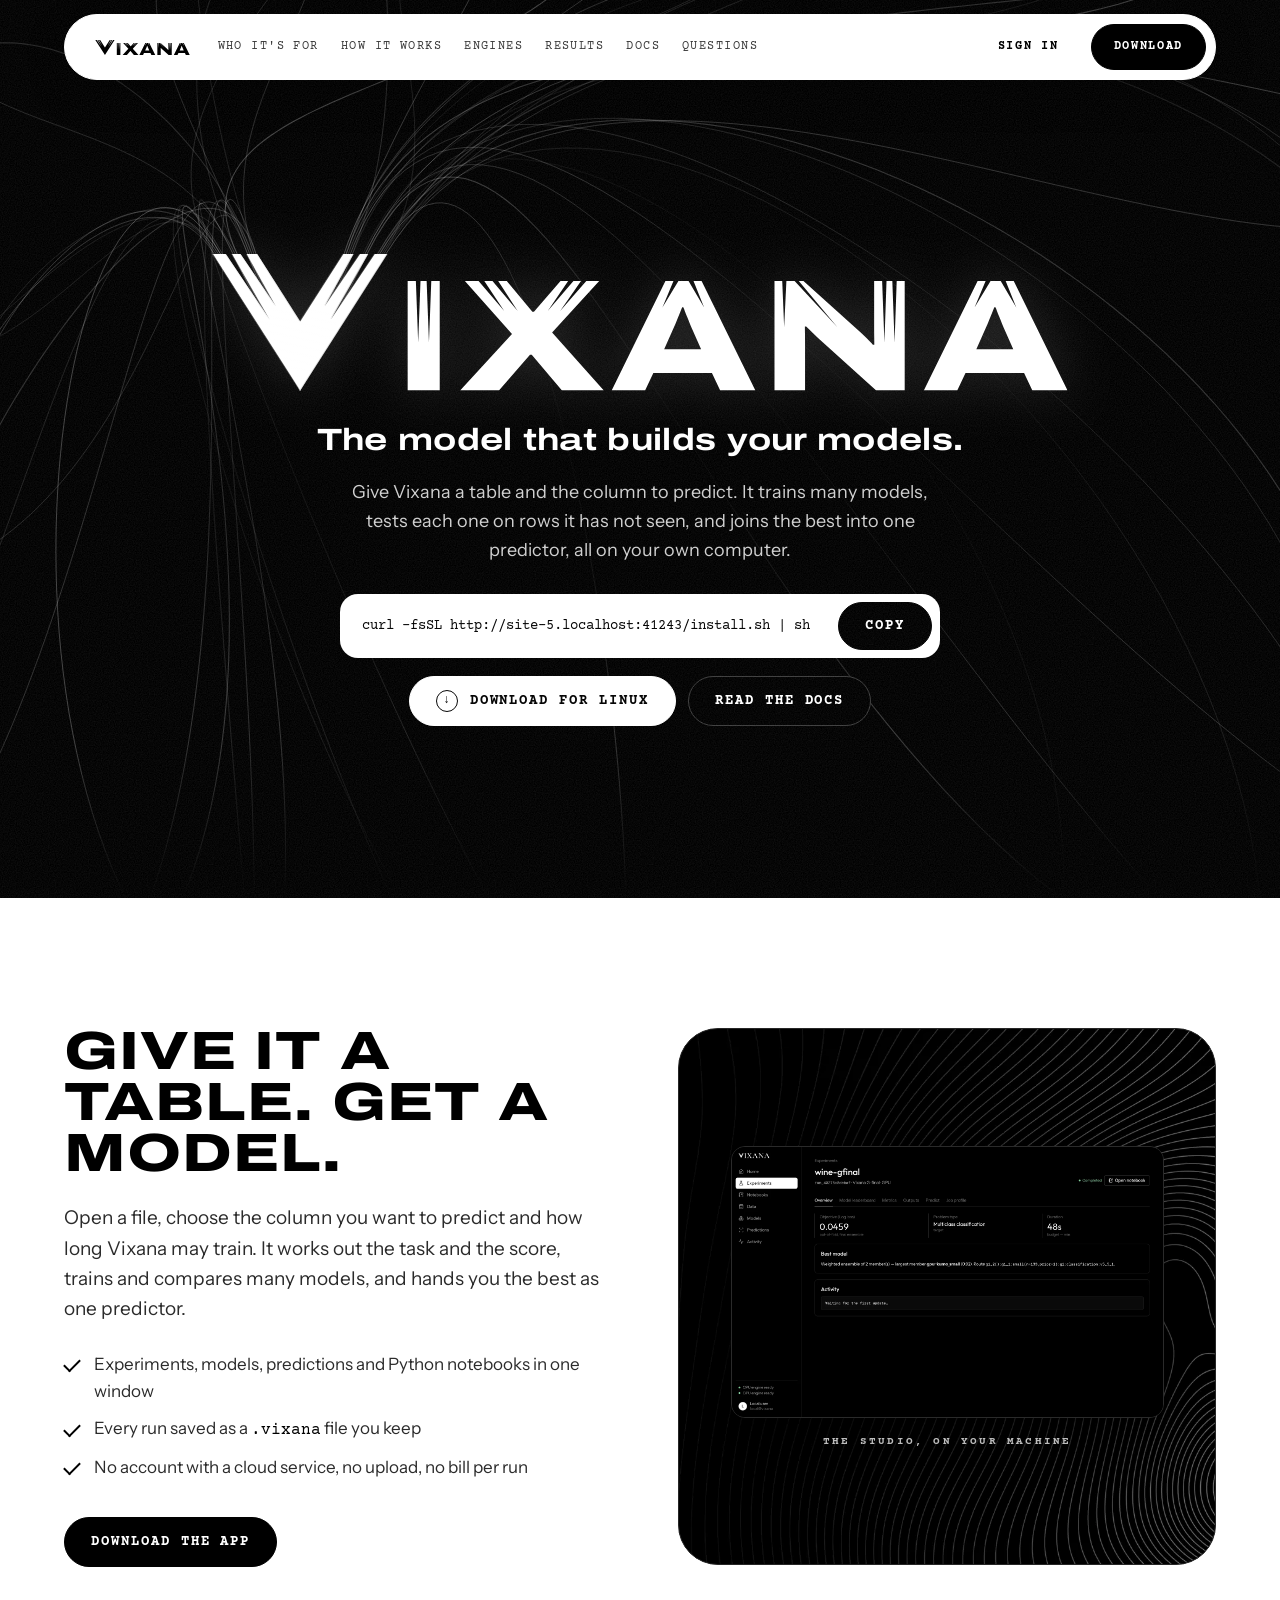
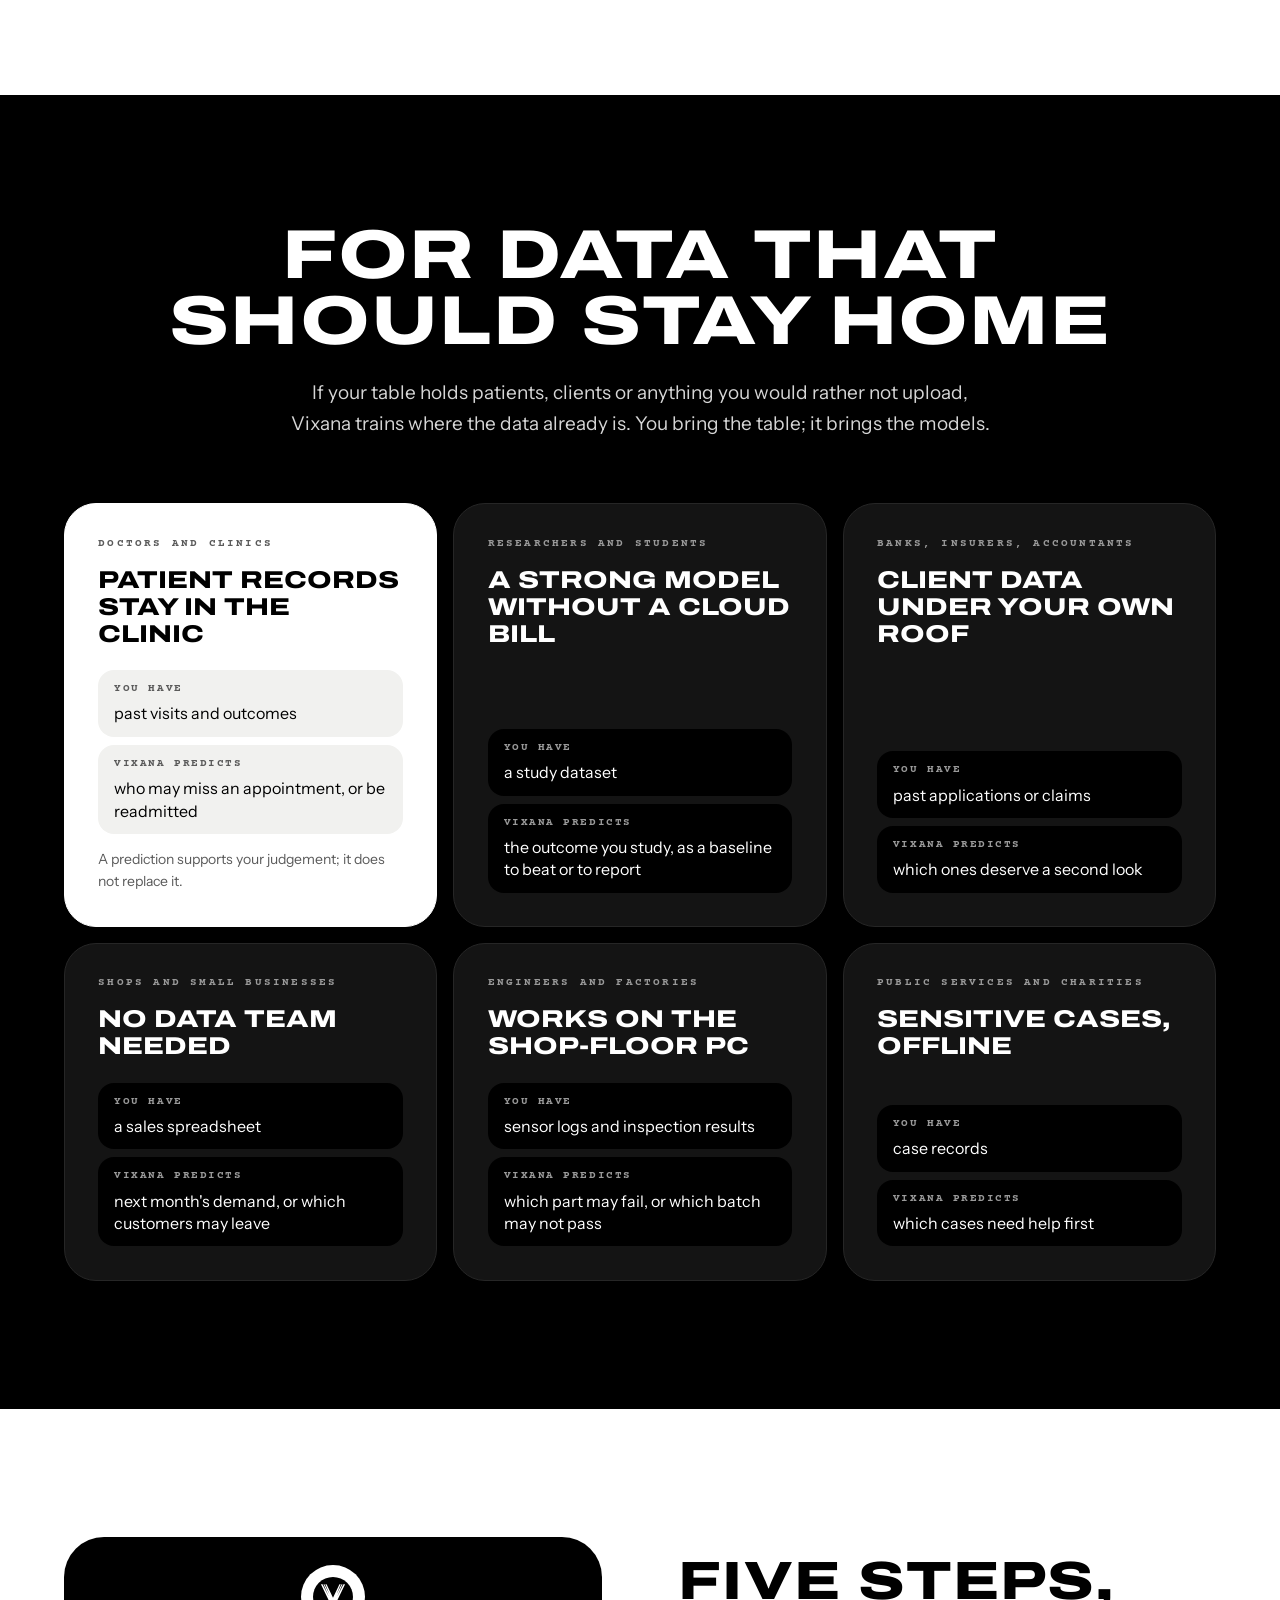
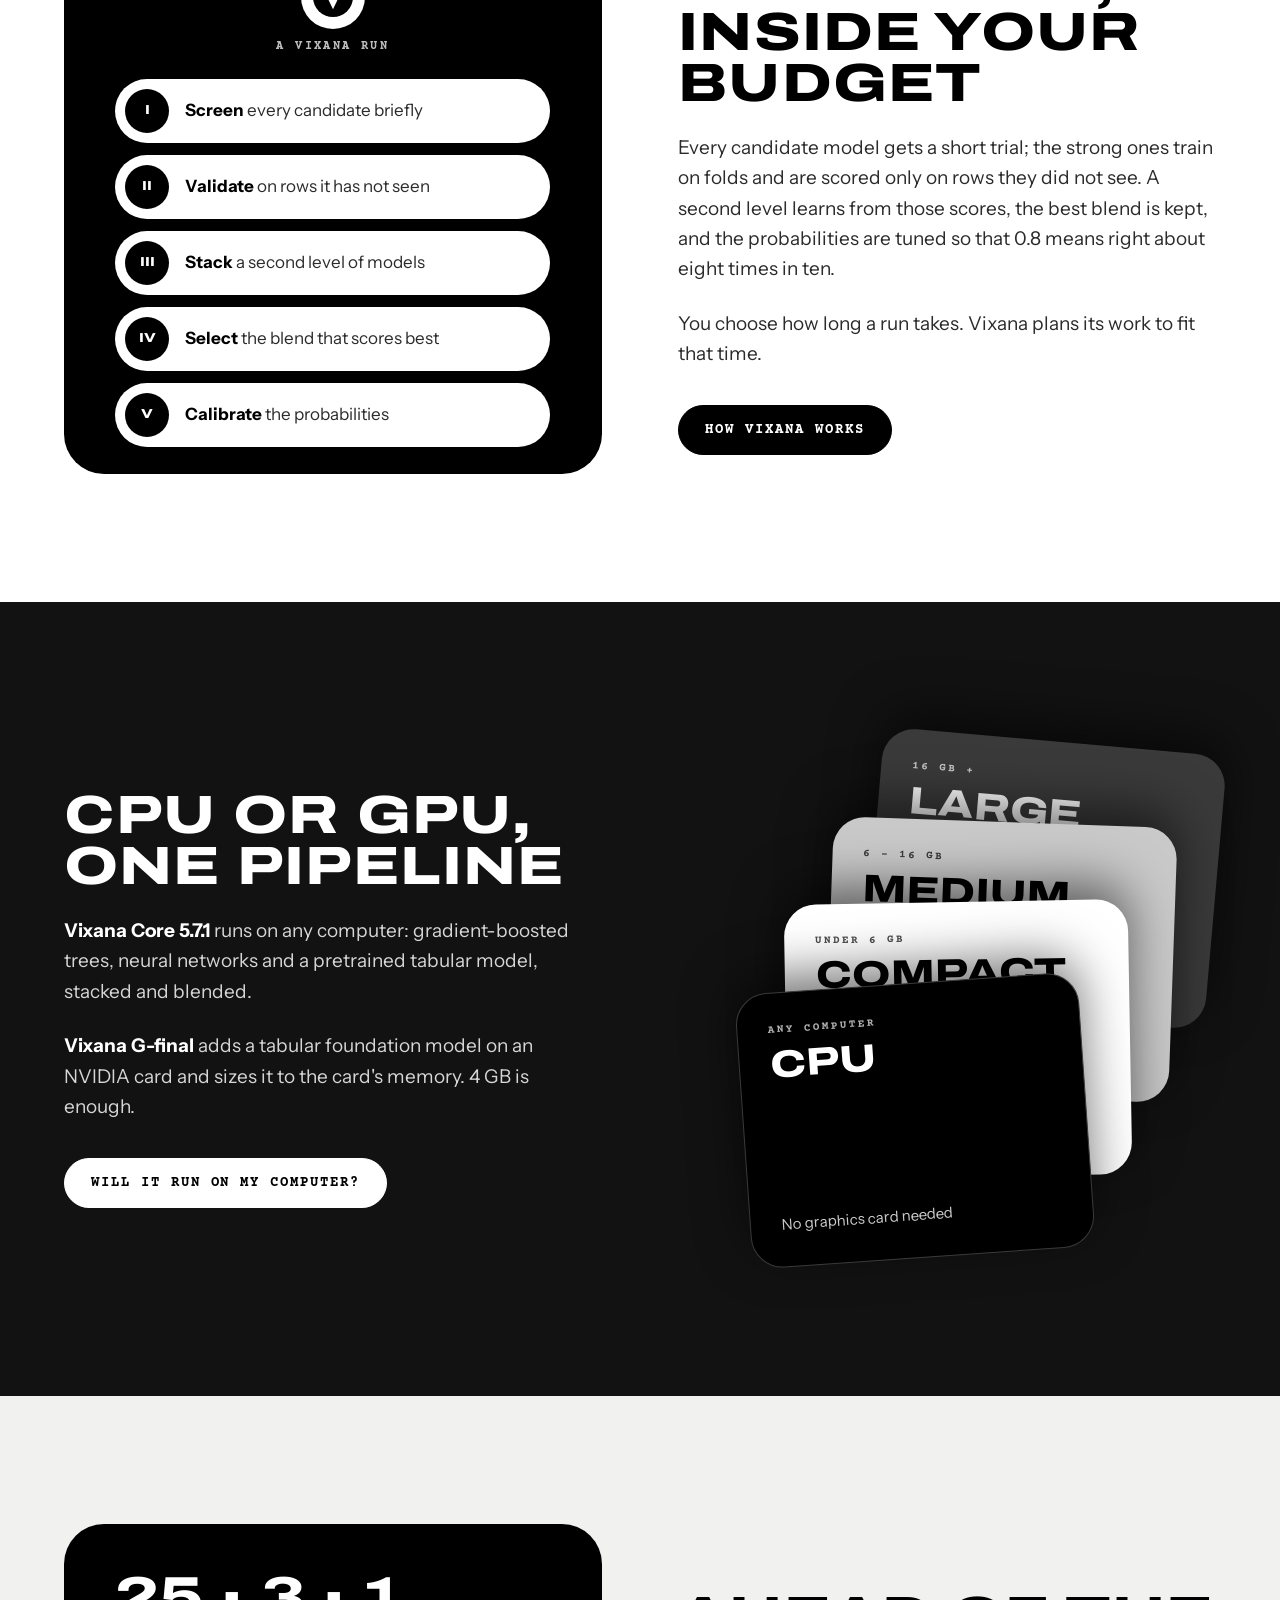
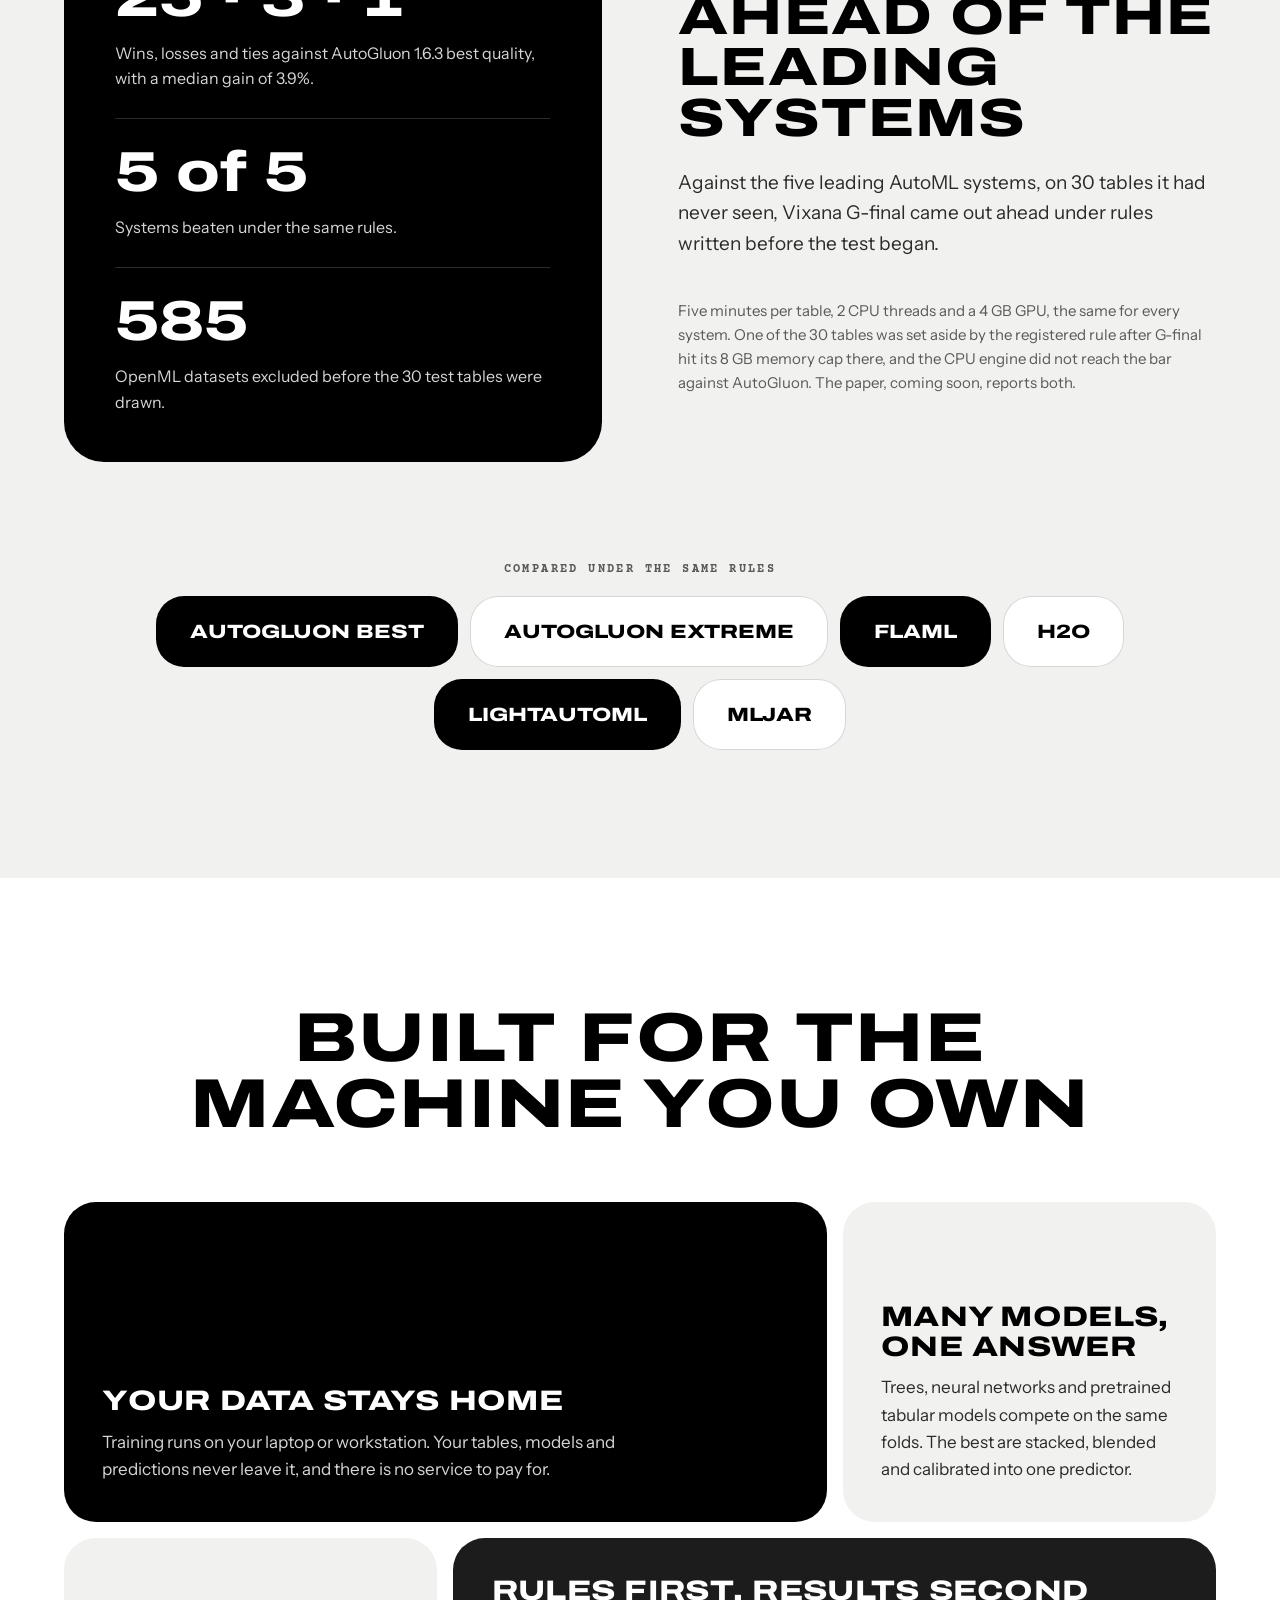
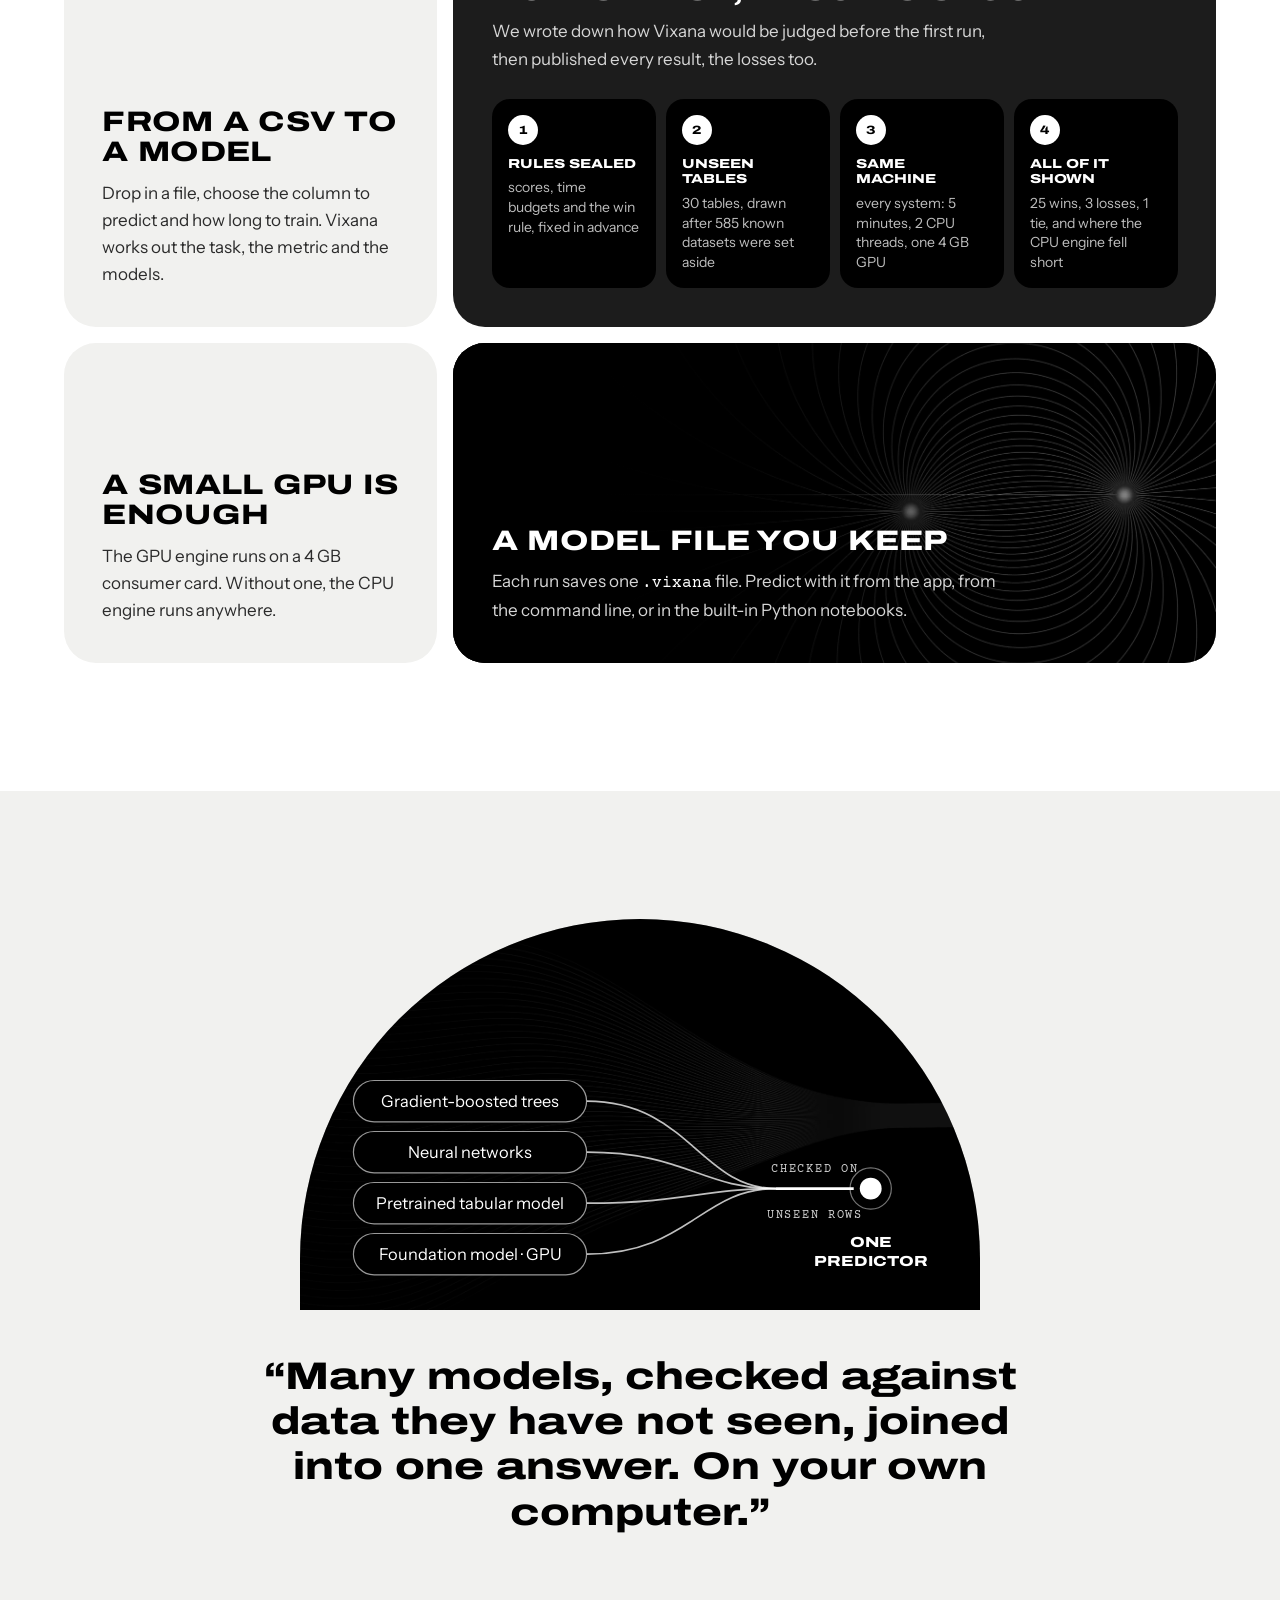
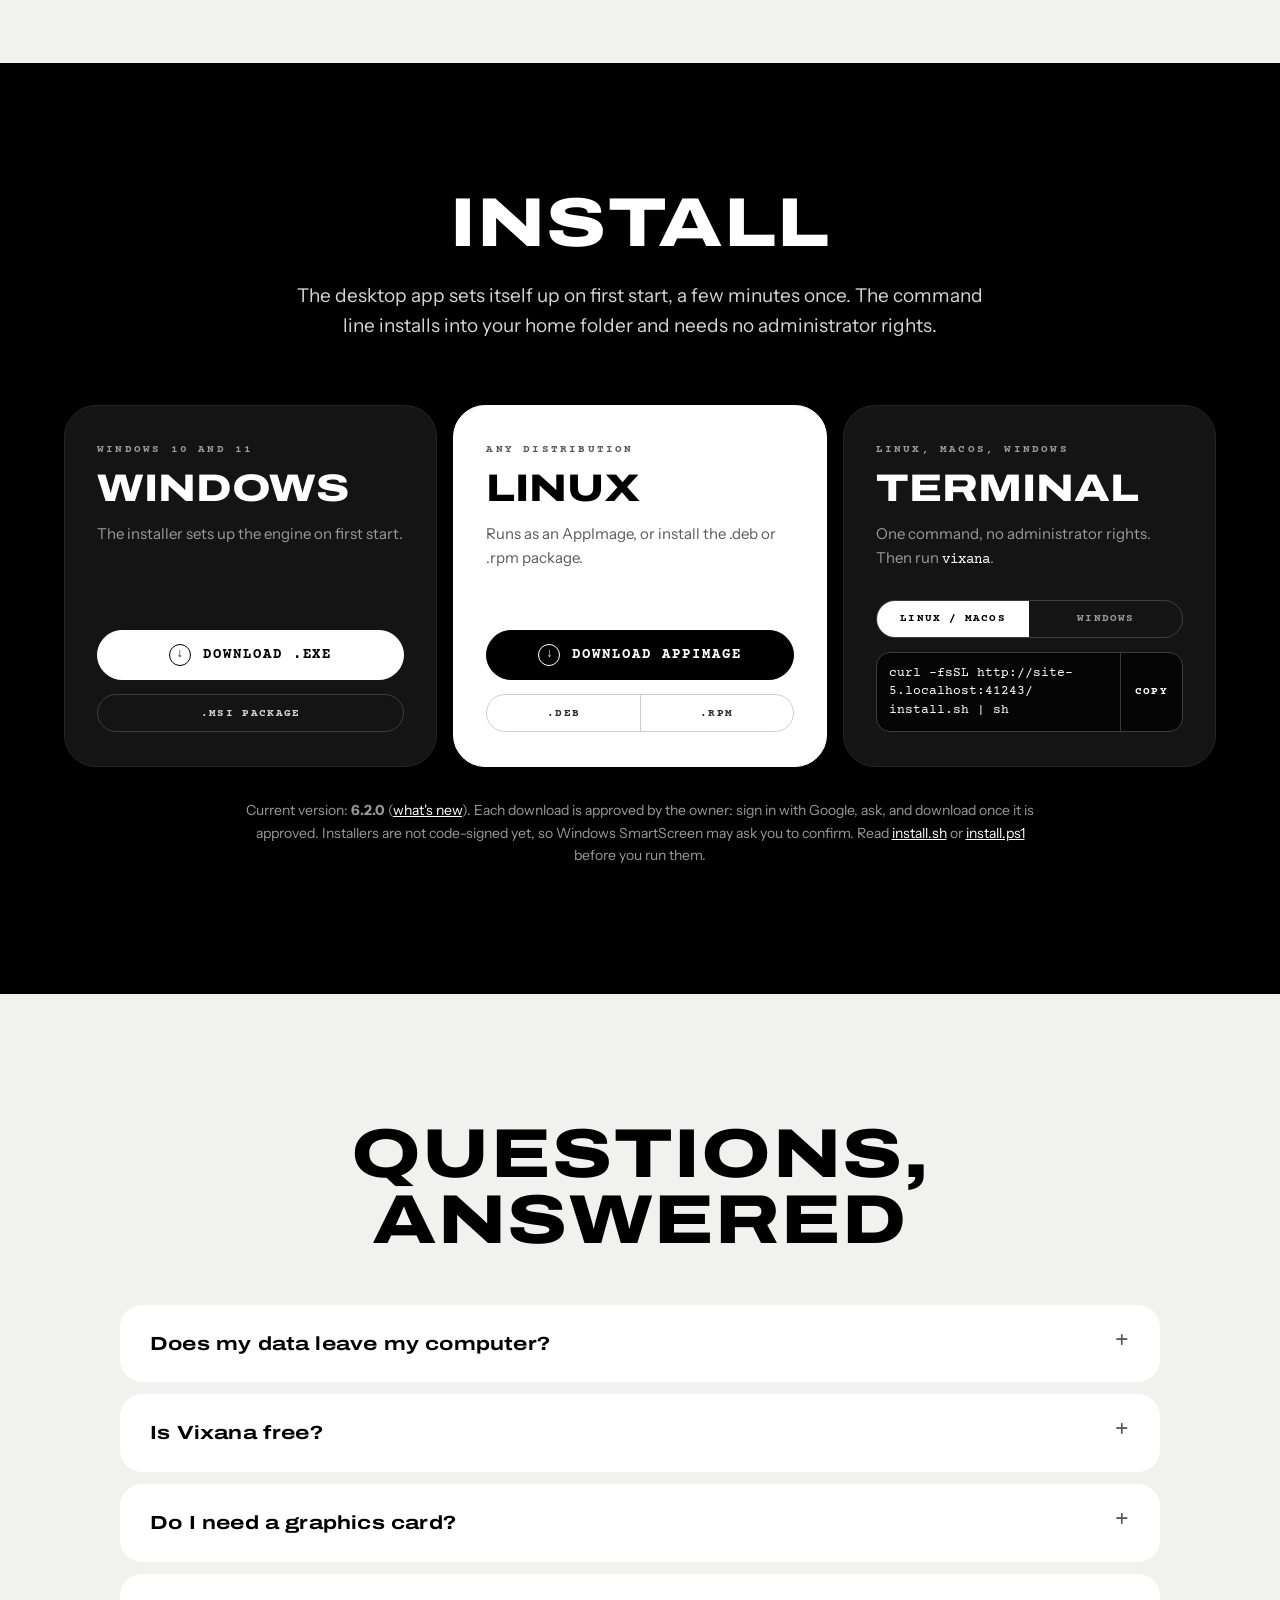
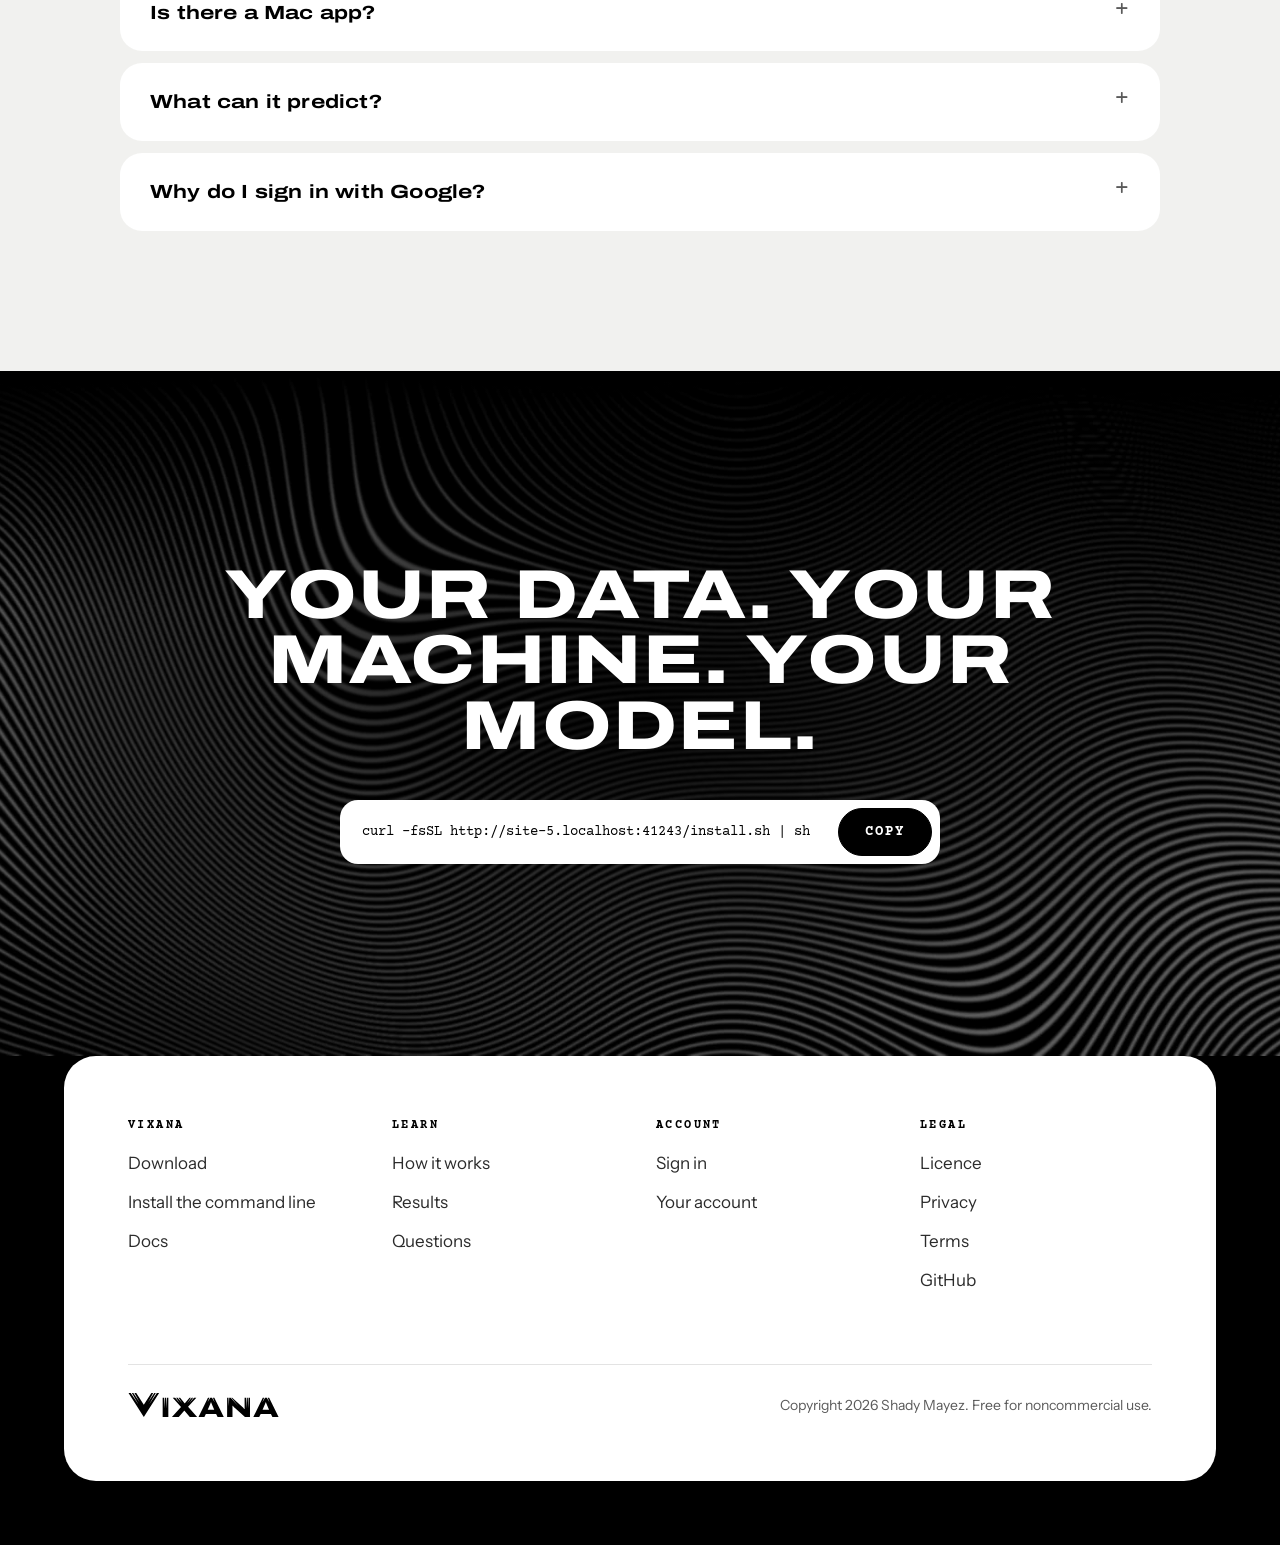
==== commit f777eed5: "Publish the website from the main repository's website/ folder" ====
--- a/index.html
+++ b/index.html
@@ -12,7 +12,7 @@
 <link rel="icon" href="assets/img/favicon.svg" type="image/svg+xml">
 <link rel="apple-touch-icon" href="assets/img/icon-256.png">
 <link rel="preload" href="assets/fonts/archivo-expanded-800.woff2" as="font" type="font/woff2" crossorigin>
-<link rel="stylesheet" href="styles.css?v=6.8.0">
+<link rel="stylesheet" href="styles.css?v=6.9.0">
 <!-- the hero's sequence plays only where motion is welcome; set before the first paint so nothing flashes -->
 <script>if (!matchMedia("(prefers-reduced-motion: reduce)").matches) document.documentElement.classList.add("motion");</script>
 </head>
@@ -25,6 +25,7 @@
       <img src="assets/img/statement.svg" alt="Vixana" width="754" height="100">
     </a>
     <nav class="bar-nav" aria-label="Sections">
+      <a href="#who">Who it's for</a>
       <a href="#how">How it works</a>
       <a href="#engines">Engines</a>
       <a href="#results">Results</a>
@@ -40,8 +41,8 @@
   <!-- Hero: lines from every side gather into the V (many models, one answer), then the name completes -->
   <section class="hero band band-black" id="top" aria-labelledby="hero-title">
     <canvas class="hero-flow" aria-hidden="true"></canvas>
-    <div class="band-inner split">
-      <div class="split-text hero-inner">
+    <div class="band-inner hero-center">
+      <div class="hero-inner">
         <h1 id="hero-title" class="hero-name" aria-label="Vixana"><!-- statement: written by website/art/make_statement.py --><svg class="statement-word" viewBox="0 0 630.0 100" data-v="2.11 127.71 32.28 4.84" aria-hidden="true"><defs><linearGradient id="sheen" gradientUnits="userSpaceOnUse" x1="-180" y1="0" x2="-40" y2="60"><stop offset="0" stop-color="#fff" stop-opacity="0"/><stop offset=".5" stop-color="#fff" stop-opacity=".9"/><stop offset="1" stop-color="#fff" stop-opacity="0"/><animateTransform id="sheen-run" attributeName="gradientTransform" type="translate" from="0 0" to="870 0" dur="1.8s" begin="4.4s; sheen-run.end + 7s" fill="freeze"/></linearGradient></defs><g id="word-shape"><path class="word-v" d="M2.11 0 65.96 100 129.82 0H120.51L88.26 48.23L115.81 0H109.74L83.74 38.46L105.07 0H97.54L65.96 49.46L34.38 0H26.85L48.18 38.46L22.19 0H16.12L43.66 48.23L11.42 0Z"/><path class="word-rest" d="M144.61 100H168.28V19.77H162.09L160.39 64.92L158.69 19.77H154.19L152.5 64.92L150.8 19.77H144.61Z M183.21 100H211.66L234.4 73.88H235.69L257.84 100H288.51L250.61 57.55L285.13 19.77H275.66L256.5 41.72L271.79 19.77H266.25L247.4 41.72L262.37 19.77H256.79L237.32 42.27H236.15L217.38 19.77H211.11L225.37 41.72L206.92 19.77H200.93L215.54 41.72L196.73 19.77H186.71L221.22 58.6Z M294.23 100H318.72L324.78 87.17H367.7L373.76 100H399.53L360.12 19.77H354.2L361.97 39.28L350.57 19.77H343.16L331.41 39.28L339.53 19.77H333.64ZM332.71 69.8 339.94 53.47Q340.76 51.84 341.75 49.27Q342.74 46.71 343.91 43.91Q345.07 41.11 345.89 39.01H346.71Q347.17 39.94 347.87 41.87Q348.57 43.79 349.5 46.06Q350.44 48.34 351.25 50.38Q352.07 52.42 352.54 53.47L359.77 69.8Z M413.53 100H435.92V65.25Q435.92 61.4 435.86 58.02Q435.8 54.64 435.8 53.12H436.73Q438.6 54.87 441.63 57.9Q444.66 60.93 447.46 63.38L488.05 100H508.92V19.77H503.06L501.49 64.92L499.85 19.77H495.6L494.07 64.92L492.39 19.77H486.53V55.57Q486.53 58.02 486.59 61.17Q486.65 64.31 486.65 66.41H485.6Q484.31 64.9 482.51 63.15Q480.7 61.4 479.01 59.77Q477.32 58.13 476.27 57.2L434.75 19.77H431.31L459.66 53.72L428.26 19.77H422.25L420.61 53.72L419.2 19.77H413.53Z M522.92 100H547.41L553.47 87.17H596.38L602.45 100H628.22L588.8 19.77H582.89L590.66 39.28L579.25 19.77H571.85L560.09 39.28L568.21 19.77H562.33ZM561.4 69.8 568.63 53.47Q569.45 51.84 570.44 49.27Q571.43 46.71 572.59 43.91Q573.76 41.11 574.58 39.01H575.39Q575.86 39.94 576.56 41.87Q577.26 43.79 578.19 46.06Q579.13 48.34 579.94 50.38Q580.76 52.42 581.22 53.47L588.45 69.8Z"/></g><use class="word-sheen" href="#word-shape" fill="url(#sheen)"/></svg><!-- /statement --></h1>
         <p class="hero-tag">The model that builds your models.</p>
         <p class="hero-lede">Give Vixana a table and the column to predict. It trains many models, tests each one on rows
@@ -55,10 +56,75 @@
           <a class="btn btn-ghost" href="docs.html">Read the docs</a>
         </div>
       </div>
+    </div>
+  </section>
+
+  <!-- The Studio, right under the hero -->
+  <section class="band band-white" id="studio" aria-labelledby="studio-title">
+    <div class="band-inner split">
+      <div class="split-text">
+        <h2 id="studio-title" class="title">Give it a table. Get a model.</h2>
+        <p class="lede">Open a file, choose the column you want to predict and how long Vixana may train. It works out
+          the task and the score, trains and compares many models, and hands you the best as one predictor.</p>
+        <ul class="ticks">
+          <li>Experiments, models, predictions and Python notebooks in one window</li>
+          <li>Every run saved as a <code>.vixana</code> file you keep</li>
+          <li>No account with a cloud service, no upload, no bill per run</li>
+        </ul>
+        <a class="btn btn-dark" href="#download">Download the app</a>
+      </div>
       <figure class="split-media media-card media-art" style="--art: url(assets/bg/terrain.webp?v=6.3)">
-        <img src="assets/img/studio.webp" alt="The Vixana Studio showing a finished experiment: log loss 0.0459, a weighted ensemble of two models, trained in 48 seconds." width="1600" height="1000">
+        <img src="assets/img/studio.webp" alt="The Vixana Studio showing a finished experiment: log loss 0.0459, a weighted ensemble of two models, trained in 48 seconds." width="1600" height="1000" loading="lazy">
         <figcaption>The Studio, on your machine</figcaption>
       </figure>
+    </div>
+  </section>
+
+  <!-- Who it is for -->
+  <section class="band band-black" id="who" aria-labelledby="who-title">
+    <div class="band-inner">
+      <h2 id="who-title" class="title title-center">For data that should stay home</h2>
+      <p class="lede lede-center">If your table holds patients, clients or anything you would rather not upload, Vixana
+        trains where the data already is. You bring the table; it brings the models.</p>
+      <div class="who">
+        <article class="who-card who-light">
+          <p class="who-role">Doctors and clinics</p>
+          <h3>Patient records stay in the clinic</h3>
+          <dl><div><dt>You have</dt><dd>past visits and outcomes</dd></div>
+            <div><dt>Vixana predicts</dt><dd>who may miss an appointment, or be readmitted</dd></div></dl>
+          <p class="who-note">A prediction supports your judgement; it does not replace it.</p>
+        </article>
+        <article class="who-card">
+          <p class="who-role">Researchers and students</p>
+          <h3>A strong model without a cloud bill</h3>
+          <dl><div><dt>You have</dt><dd>a study dataset</dd></div>
+            <div><dt>Vixana predicts</dt><dd>the outcome you study, as a baseline to beat or to report</dd></div></dl>
+        </article>
+        <article class="who-card">
+          <p class="who-role">Banks, insurers, accountants</p>
+          <h3>Client data under your own roof</h3>
+          <dl><div><dt>You have</dt><dd>past applications or claims</dd></div>
+            <div><dt>Vixana predicts</dt><dd>which ones deserve a second look</dd></div></dl>
+        </article>
+        <article class="who-card">
+          <p class="who-role">Shops and small businesses</p>
+          <h3>No data team needed</h3>
+          <dl><div><dt>You have</dt><dd>a sales spreadsheet</dd></div>
+            <div><dt>Vixana predicts</dt><dd>next month's demand, or which customers may leave</dd></div></dl>
+        </article>
+        <article class="who-card">
+          <p class="who-role">Engineers and factories</p>
+          <h3>Works on the shop-floor PC</h3>
+          <dl><div><dt>You have</dt><dd>sensor logs and inspection results</dd></div>
+            <div><dt>Vixana predicts</dt><dd>which part may fail, or which batch may not pass</dd></div></dl>
+        </article>
+        <article class="who-card">
+          <p class="who-role">Public services and charities</p>
+          <h3>Sensitive cases, offline</h3>
+          <dl><div><dt>You have</dt><dd>case records</dd></div>
+            <div><dt>Vixana predicts</dt><dd>which cases need help first</dd></div></dl>
+        </article>
+      </div>
     </div>
   </section>
 
@@ -154,16 +220,22 @@
           <p>Drop in a file, choose the column to predict and how long to train. Vixana works out the task, the metric
             and the models.</p>
         </article>
-        <article class="tile-card tile-graphite">
-          <h3>Tested before we said it</h3>
-          <p>The results on this page come from a comparison whose rules were written before it ran, on tables Vixana
-            had never seen.</p>
+        <article class="tile-card tile-wide tile-graphite tile-proof">
+          <h3>Rules first, results second</h3>
+          <p>We wrote down how Vixana would be judged before the first run, then published every result, the losses
+            too.</p>
+          <ol class="proof">
+            <li><strong>Rules sealed</strong><span>scores, time budgets and the win rule, fixed in advance</span></li>
+            <li><strong>Unseen tables</strong><span>30 tables, drawn after 585 known datasets were set aside</span></li>
+            <li><strong>Same machine</strong><span>every system: 5 minutes, 2 CPU threads, one 4 GB GPU</span></li>
+            <li><strong>All of it shown</strong><span>25 wins, 3 losses, 1 tie, and where the CPU engine fell short</span></li>
+          </ol>
         </article>
         <article class="tile-card tile-paper">
           <h3>A small GPU is enough</h3>
           <p>The GPU engine runs on a 4 GB consumer card. Without one, the CPU engine runs anywhere.</p>
         </article>
-        <article class="tile-card tile-full tile-ink tile-art" style="--art: url(assets/bg/dipole.webp?v=6.3)">
+        <article class="tile-card tile-wide tile-ink tile-art" style="--art: url(assets/bg/dipole.webp?v=6.3)">
           <h3>A model file you keep</h3>
           <p>Each run saves one <code>.vixana</code> file. Predict with it from the app, from the command line, or in
             the built-in Python notebooks.</p>
@@ -175,7 +247,43 @@
   <!-- A line to remember, under an arch -->
   <section class="band band-paper band-quote" aria-label="In one line">
     <div class="band-inner quote">
-      <div class="quote-arch" style="--art: url(assets/bg/converge.webp?v=6.3)" aria-hidden="true"></div>
+      <figure class="quote-arch">
+        <svg viewBox="0 0 560 322" role="img" aria-labelledby="mix-title">
+          <title id="mix-title">Four kinds of model, each checked on rows it has not seen, joined into one predictor</title>
+          <defs><clipPath id="arch-clip"><path d="M0 322V280A280 280 0 0 1 560 280V322Z"/></clipPath></defs>
+          <g clip-path="url(#arch-clip)">
+            <rect width="560" height="322" fill="#000"/>
+            <image href="assets/bg/converge.webp?v=6.3" width="560" height="322" preserveAspectRatio="xMidYMid slice" opacity=".28"/>
+            <g fill="none" stroke="#fff" stroke-width="1.4" stroke-opacity=".75">
+              <path d="M236 150C320 150 330 222 392 222"/>
+              <path d="M236 192C318 192 330 222 392 222"/>
+              <path d="M236 234C318 234 330 222 392 222"/>
+              <path d="M236 276C320 276 330 222 392 222"/>
+              <path d="M392 222H456" stroke-opacity="1" stroke-width="2.2"/>
+            </g>
+            <g fill="#000" stroke="#fff" stroke-opacity=".6">
+              <rect x="44" y="133" width="192" height="34" rx="17"/>
+              <rect x="44" y="175" width="192" height="34" rx="17"/>
+              <rect x="44" y="217" width="192" height="34" rx="17"/>
+              <rect x="44" y="259" width="192" height="34" rx="17"/>
+            </g>
+            <g fill="#fff" font-family="Instrument Sans, system-ui, sans-serif" font-size="13.5" text-anchor="middle">
+              <text x="140" y="155">Gradient-boosted trees</text>
+              <text x="140" y="197">Neural networks</text>
+              <text x="140" y="239">Pretrained tabular model</text>
+              <text x="140" y="281">Foundation model · GPU</text>
+            </g>
+            <g font-family="Courier Prime, monospace" font-size="10" letter-spacing="1.4" text-anchor="middle" fill="#cfcfcf">
+              <text x="424" y="208">CHECKED ON</text>
+              <text x="424" y="246">UNSEEN ROWS</text>
+            </g>
+            <circle cx="470" cy="222" r="17" fill="none" stroke="#fff" stroke-opacity=".45"/>
+            <circle cx="470" cy="222" r="9" fill="#fff"/>
+            <text x="470" y="270" fill="#fff" font-family="Archivo Expanded, Arial Black, sans-serif" font-weight="800" font-size="12" text-anchor="middle">ONE</text>
+            <text x="470" y="286" fill="#fff" font-family="Archivo Expanded, Arial Black, sans-serif" font-weight="800" font-size="12" text-anchor="middle">PREDICTOR</text>
+          </g>
+        </svg>
+      </figure>
       <p class="quote-text">“Many models, checked against data they have not seen, joined into one answer. On your own
         computer.”</p>
     </div>
@@ -268,7 +376,7 @@
   <section class="band band-black band-final" aria-labelledby="final-title">
     <div class="band-art" style="--art: url(assets/bg/flow.webp?v=6.3)" aria-hidden="true"></div>
     <div class="band-inner final">
-      <h2 id="final-title" class="title title-center">Give it a table. Get a model.</h2>
+      <h2 id="final-title" class="title title-center">Your data. Your machine. Your model.</h2>
       <div class="field field-center">
         <code data-cmd="unix">curl -fsSL https://vixana.online/install.sh | sh</code>
         <button class="btn btn-dark" type="button" data-copy="unix">Copy</button>
--- a/styles.css
+++ b/styles.css
@@ -383,11 +383,13 @@
 
 /* the hero, now words on the left and the Studio on the right */
 .hero.band { margin-top: -96px; min-height: max(720px, 100svh); padding: calc(120px + 4vh) var(--gutter) 8vh; display: grid; place-items: center; }
-.hero .hero-inner { justify-items: start; text-align: left; }
-.hero .hero-name { width: min(600px, 100%); }
+.hero .hero-inner { justify-items: center; text-align: center; }
+.hero .hero-name { width: min(860px, 86vw); }
+.hero .hero-lede { margin-left: auto; margin-right: auto; }
+.hero .field { margin-left: auto; margin-right: auto; }
 .hero-tag { margin-top: 30px; font-size: clamp(22px, 2.4vw, 34px); }
 .hero-lede { margin: 18px 0 0; max-width: 50ch; font-size: 18px; color: #cfcfcf; }
-.hero-actions { justify-content: flex-start; margin-top: 18px; }
+.hero-actions { justify-content: center; margin-top: 18px; }
 .motion .hero .hero-lede, .motion .hero .field { animation: rise .9s 3.7s both; }
 .hero .split-media { animation: none; }
 
@@ -449,7 +451,8 @@
 
 /* one line under an arch */
 .quote { display: grid; justify-items: center; text-align: center; gap: 44px; }
-.quote-arch { width: min(560px, 86vw); aspect-ratio: 2 / 1.15; border-radius: 999px 999px 0 0; background: #000 var(--art) center / cover no-repeat; }
+.quote-arch { width: min(680px, 92vw); margin: 0; }
+.quote-arch svg { display: block; width: 100%; height: auto; }
 .quote-text { margin: 0; max-width: 26ch; font: 800 clamp(24px, 3vw, 44px)/1.18 var(--expanded); color: #000; }
 
 /* install: three rounded cards, the middle one white */
@@ -487,8 +490,36 @@
 .foot-base p { margin: 0; color: #5a5a5a; font-size: 14px; }
 .site-foot :focus-visible, .band-white :focus-visible, .band-paper :focus-visible { outline-color: #000; }
 
+/* 6.9: the Studio band's list, who it is for, and the proof card */
+.ticks { list-style: none; margin: 26px 0 0; padding: 0; display: grid; gap: 10px; max-width: 54ch; }
+.ticks li { position: relative; padding-left: 30px; font-size: 17px; }
+.ticks li::before { content: ""; position: absolute; left: 0; top: .5em; width: 14px; height: 7px; border-left: 2px solid #000; border-bottom: 2px solid #000; transform: rotate(-45deg); }
+.who { margin-top: clamp(40px, 5vw, 64px); display: grid; grid-template-columns: repeat(3, minmax(0, 1fr)); gap: 16px; }
+.who-card { border-radius: 32px; padding: clamp(26px, 2.6vw, 38px); background: #141414; border: 1px solid #262626; color: #cfcfcf; display: flex; flex-direction: column; }
+.who-role { margin: 0 0 18px; font: 700 11px/1 var(--courier); letter-spacing: 0.2em; text-transform: uppercase; color: #9a9a9a; }
+.who-card h3 { margin: 0 0 22px; font: 800 clamp(20px, 1.9vw, 27px)/1.12 var(--expanded); text-transform: uppercase; color: #fff; }
+.who-card dl { margin: auto 0 0; display: grid; gap: 8px; }
+.who-card dl > div { display: grid; grid-template-columns: 1fr; gap: 6px; padding: 12px 16px; border-radius: 16px; background: #000; }
+.who-card dt { font: 700 11px/1.3 var(--courier); letter-spacing: 0.14em; text-transform: uppercase; color: #9a9a9a; }
+.who-card dd { margin: 0; color: #fff; font-size: 16px; line-height: 1.4; }
+.who-note { margin: 14px 0 0; font-size: 14px; color: #5a5a5a; }
+.who-light { background: #fff; border-color: #fff; color: #2b2b2b; }
+.who-light .who-role { color: #5a5a5a; }
+.who-light h3 { color: #000; }
+.who-light dl > div { background: #f1f1ef; }
+.who-light dt { color: #5a5a5a; }
+.who-light dd { color: #000; }
+.proof { list-style: none; counter-reset: proof; margin: 26px 0 0; padding: 0; display: grid; grid-template-columns: repeat(4, minmax(0, 1fr)); gap: 10px; }
+.proof li { counter-increment: proof; padding: 16px; border-radius: 18px; background: #000; display: grid; gap: 6px; align-content: start; }
+.proof li::before { content: counter(proof); display: grid; place-items: center; width: 30px; height: 30px; margin-bottom: 6px; border-radius: 50%; background: #fff; color: #000; font: 800 12px/1 var(--expanded); }
+.proof strong { color: #fff; font: 800 13px/1.2 var(--expanded); text-transform: uppercase; }
+.proof span { font-size: 14px; line-height: 1.4; color: #bdbdbd; }
+.tile-proof { justify-content: flex-start; }
+
 @media (max-width: 1000px) {
   .split { grid-template-columns: 1fr; }
+  .who { grid-template-columns: 1fr 1fr; }
+  .proof { grid-template-columns: 1fr 1fr; }
   .split-flip .split-media { order: 2; }
   .media-card { aspect-ratio: auto; min-height: 420px; }
   .fan { width: 100%; max-width: 560px; justify-self: center; }
@@ -508,6 +539,9 @@
   .media-card { min-height: 0; padding: 22px; border-radius: 28px; }
   .tiles li { padding: 18px 22px; border-radius: 20px; }
   .faq details, .faq details:last-of-type { padding: 0 20px; }
+  .who { grid-template-columns: 1fr; }
+  .who-card dl > div { grid-template-columns: 1fr; gap: 4px; }
+  .proof { grid-template-columns: 1fr; }
   .fan { aspect-ratio: 4 / 5; }
   .fan-1 { top: 0; } .fan-2 { top: 19%; } .fan-3 { top: 38%; } .fan-4 { top: 57%; }
   .fan-card { padding: 16px 18px; gap: 8px; }
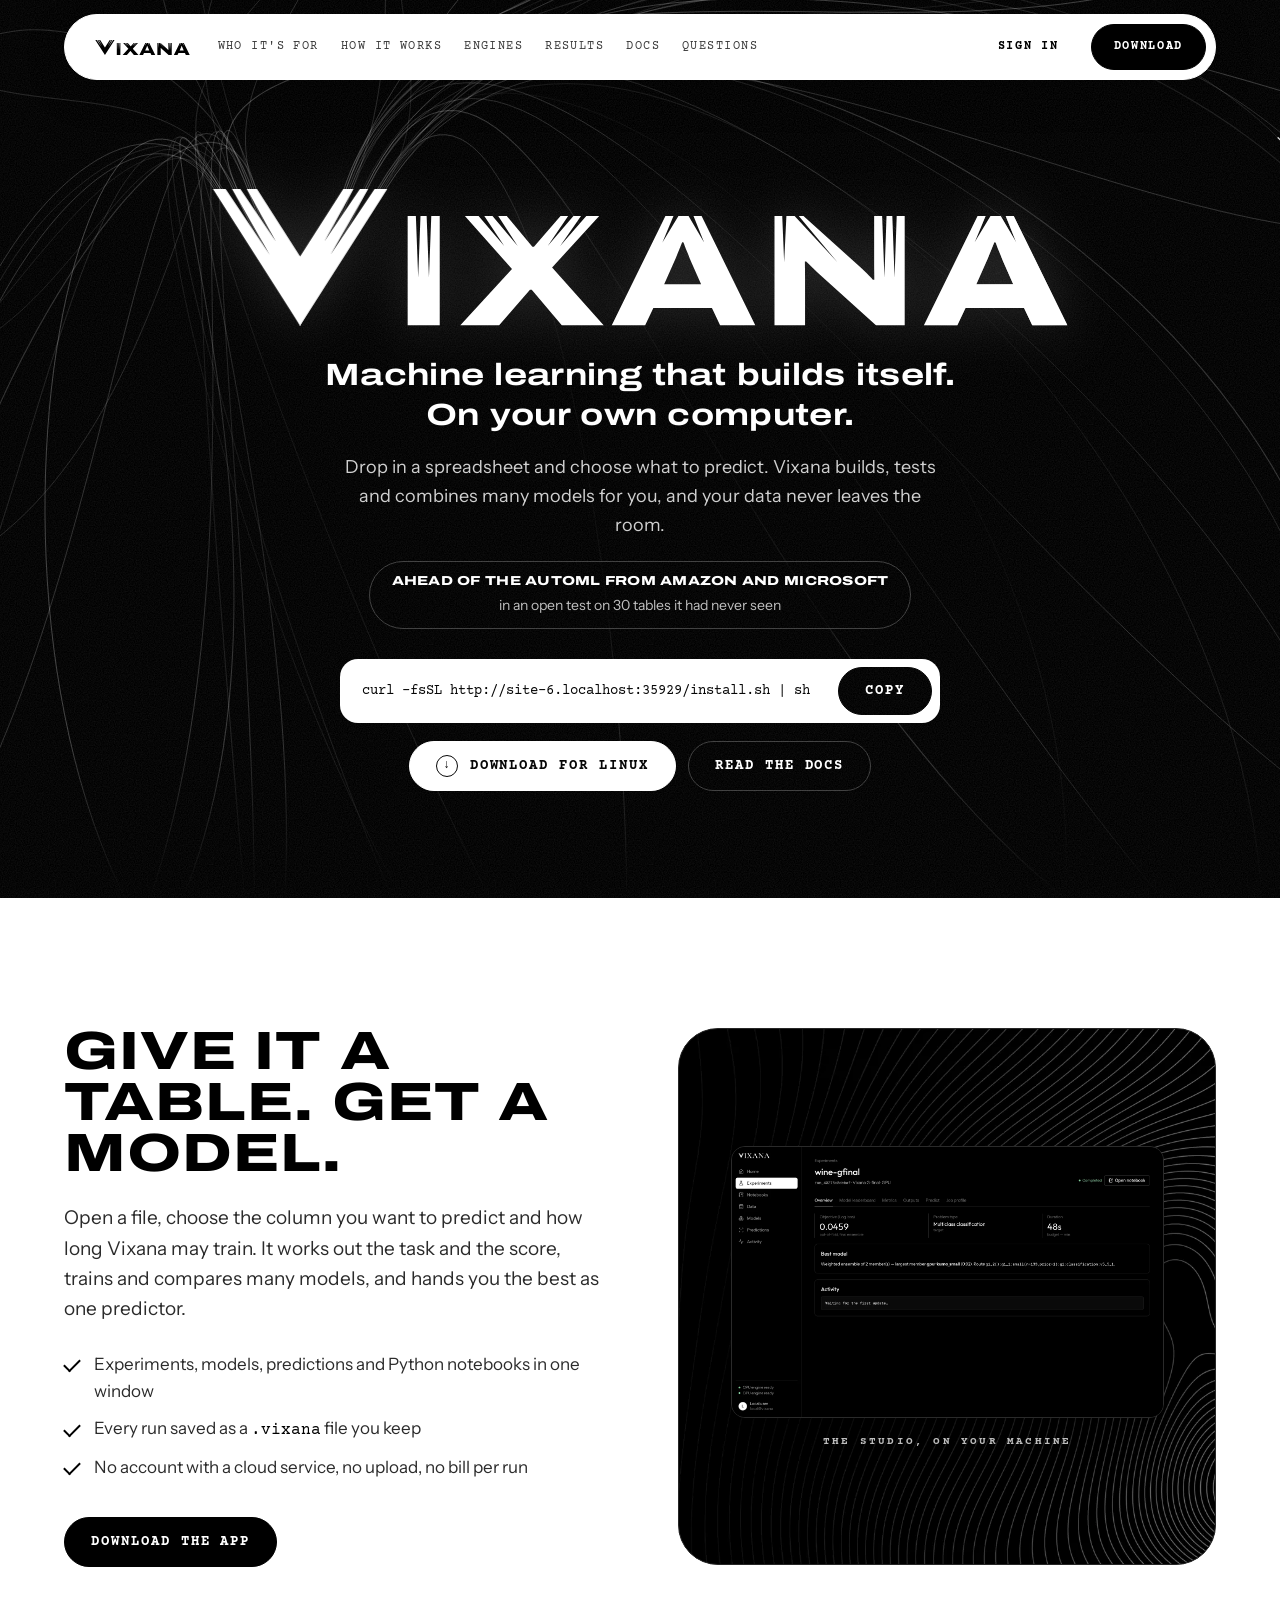
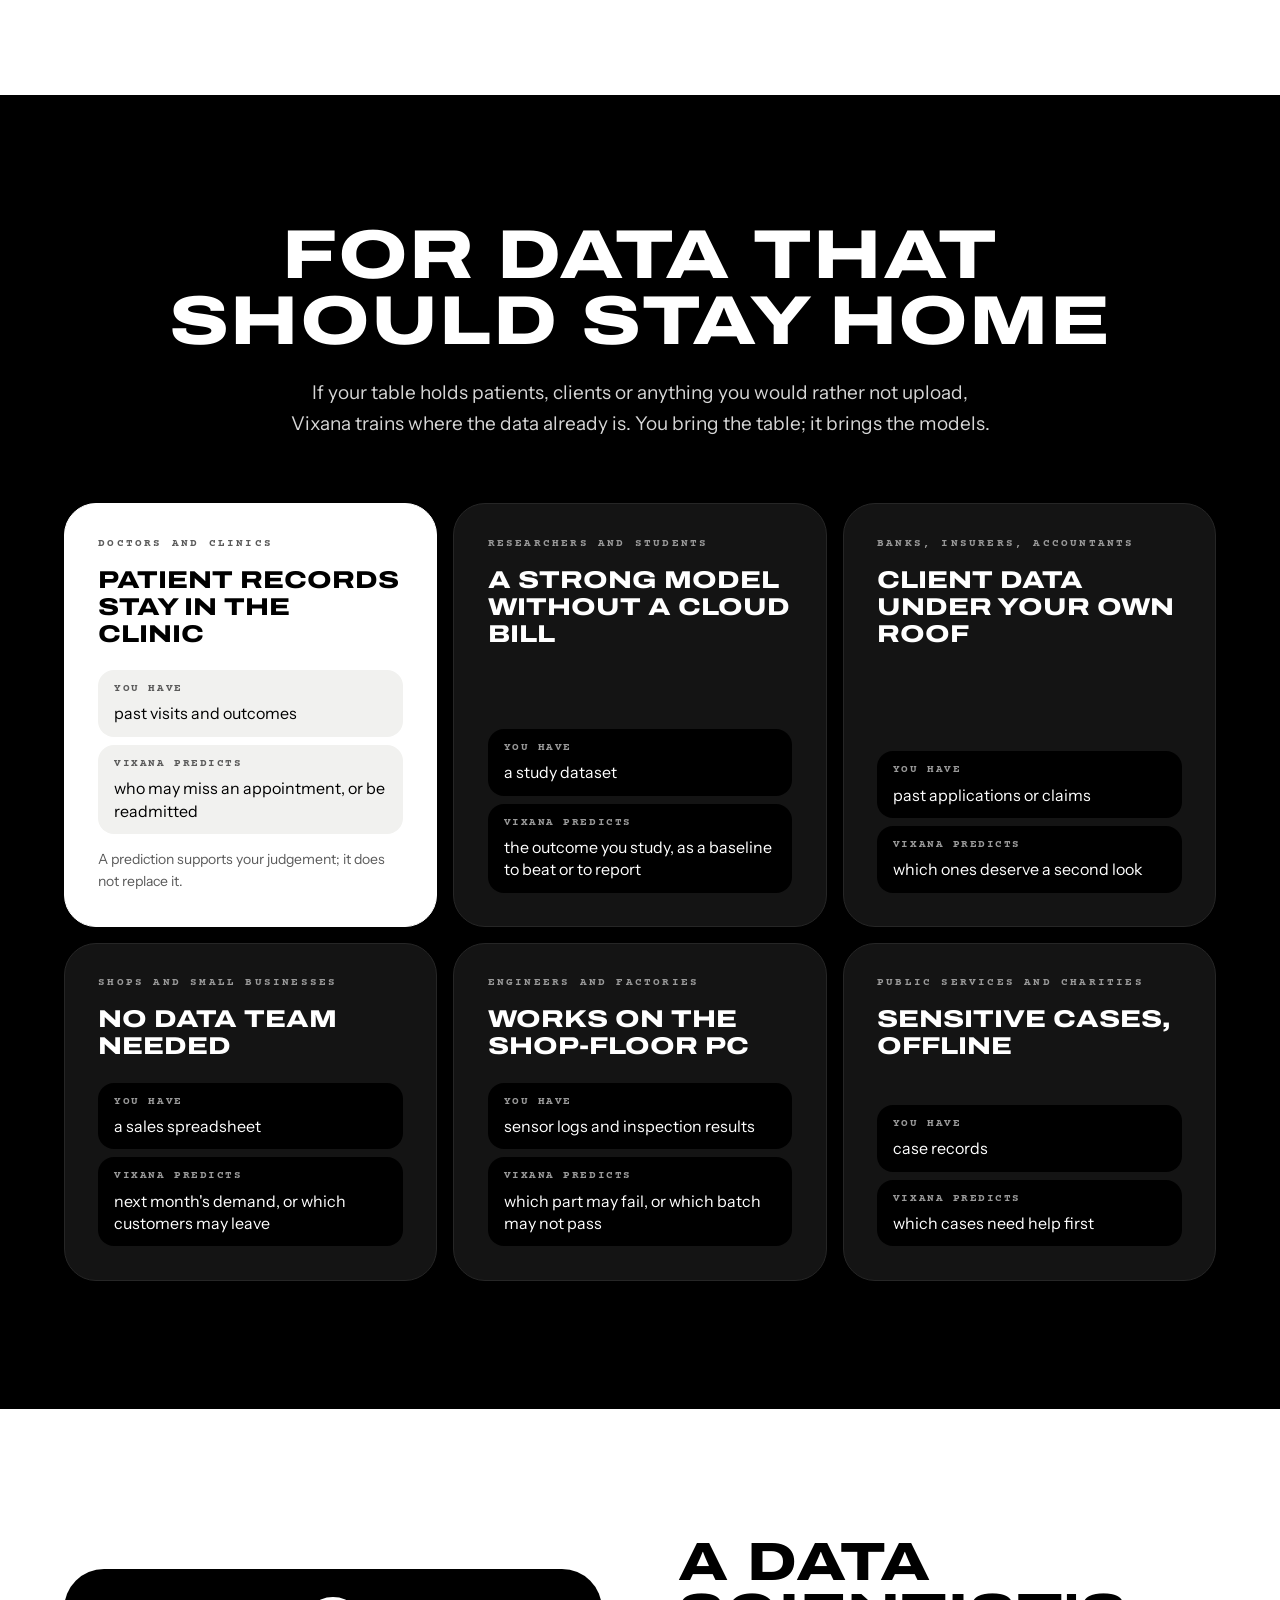
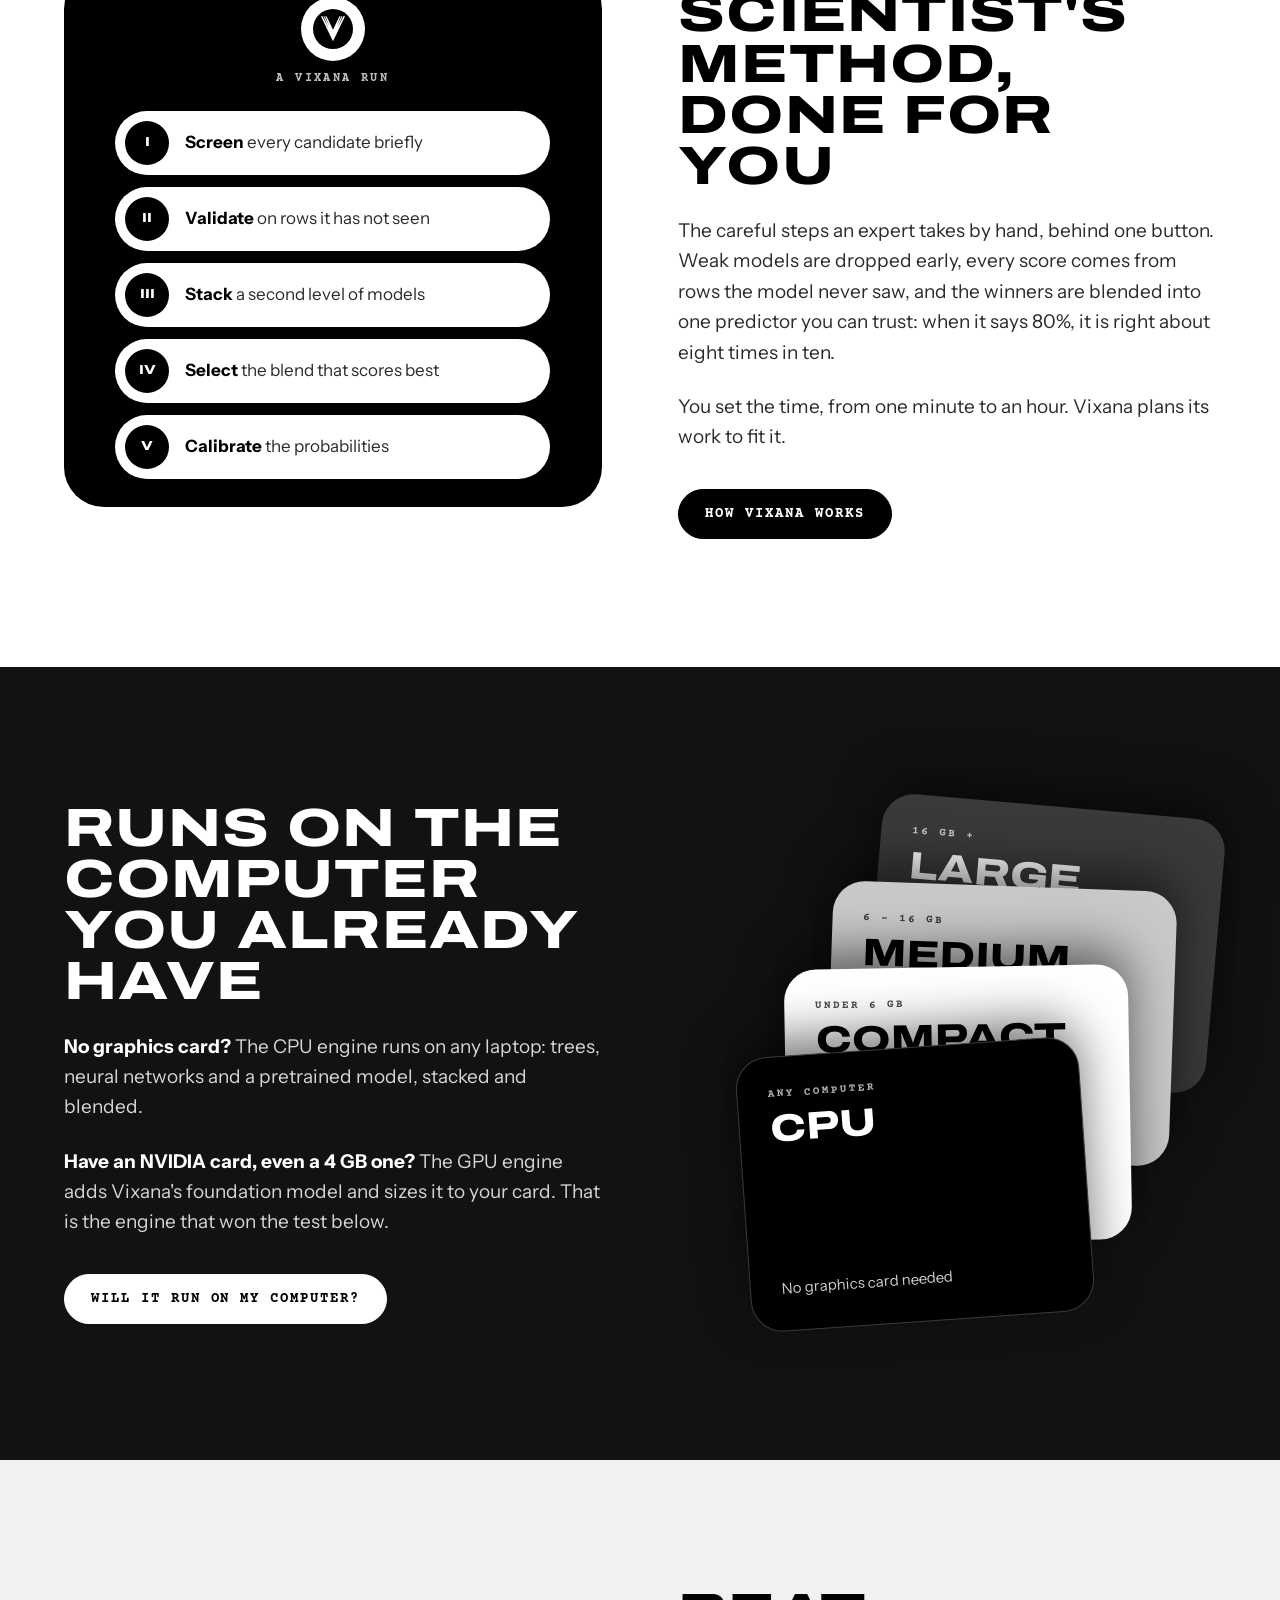
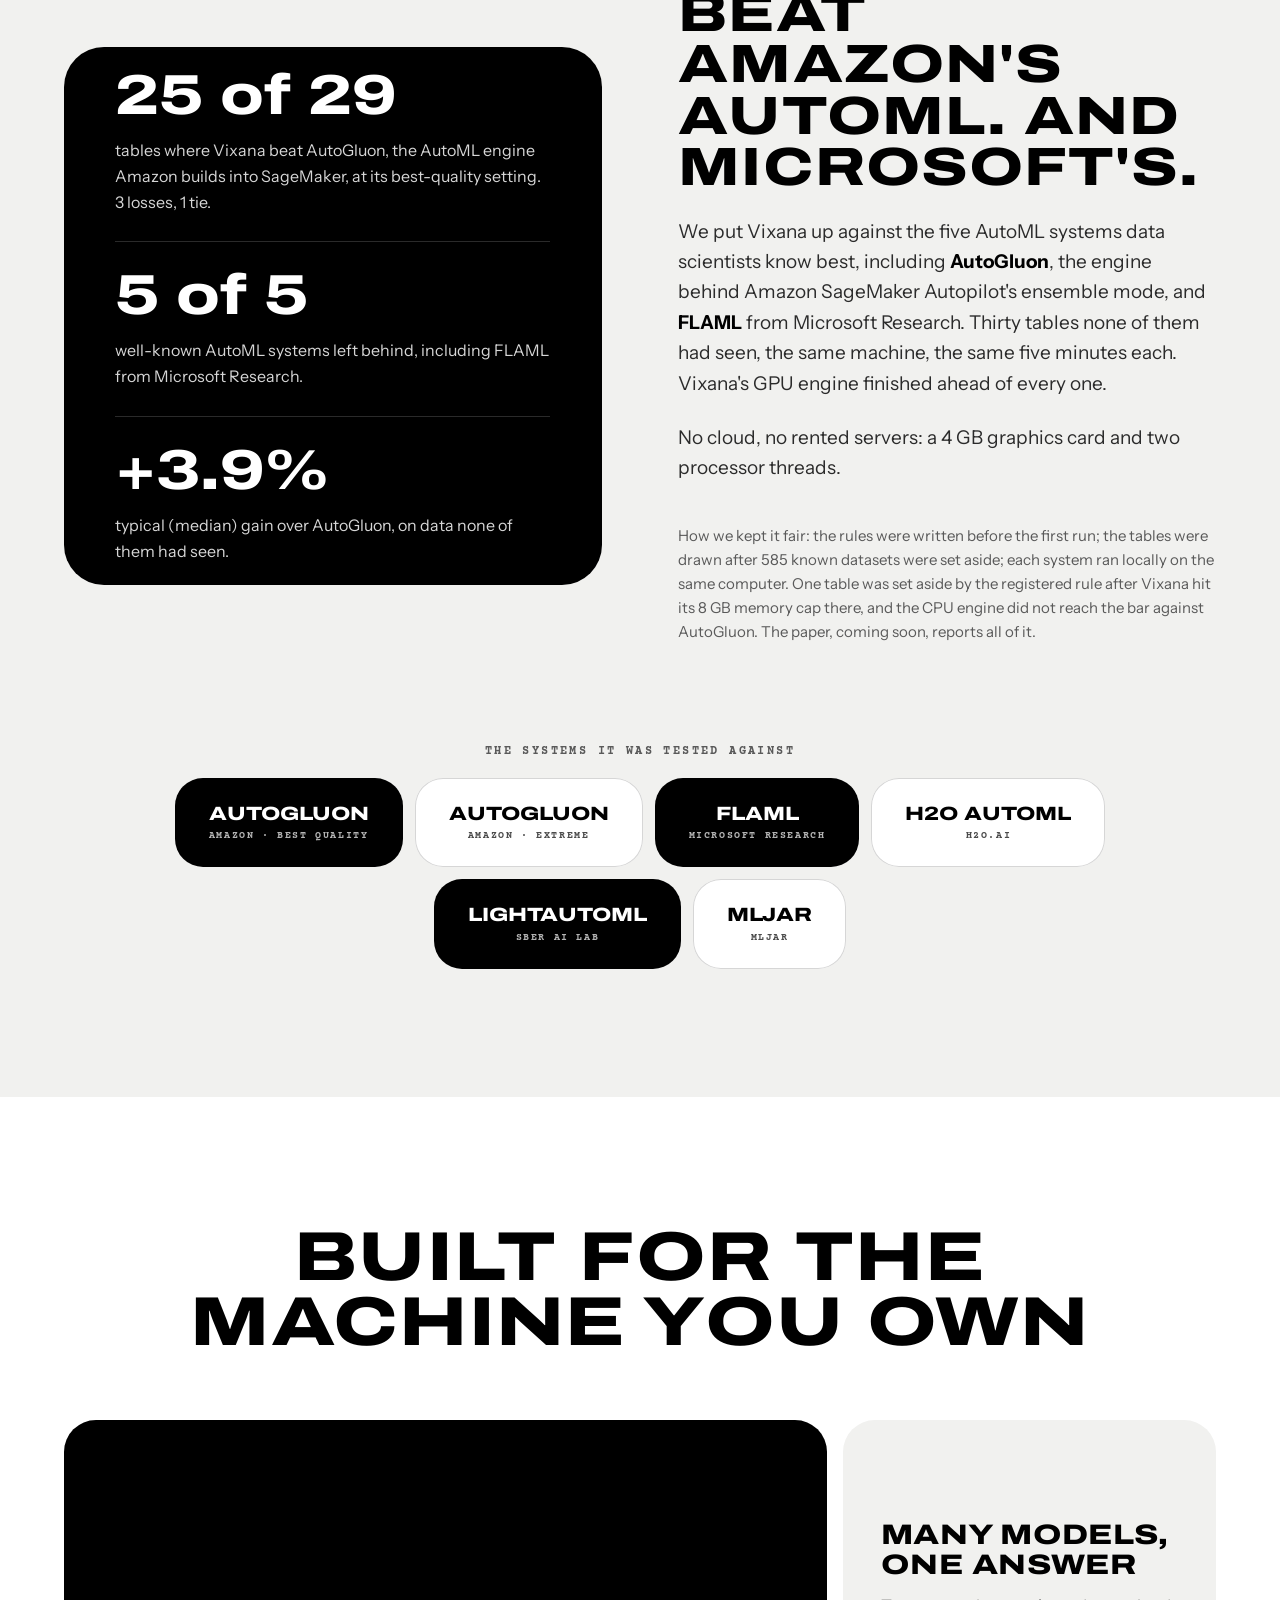
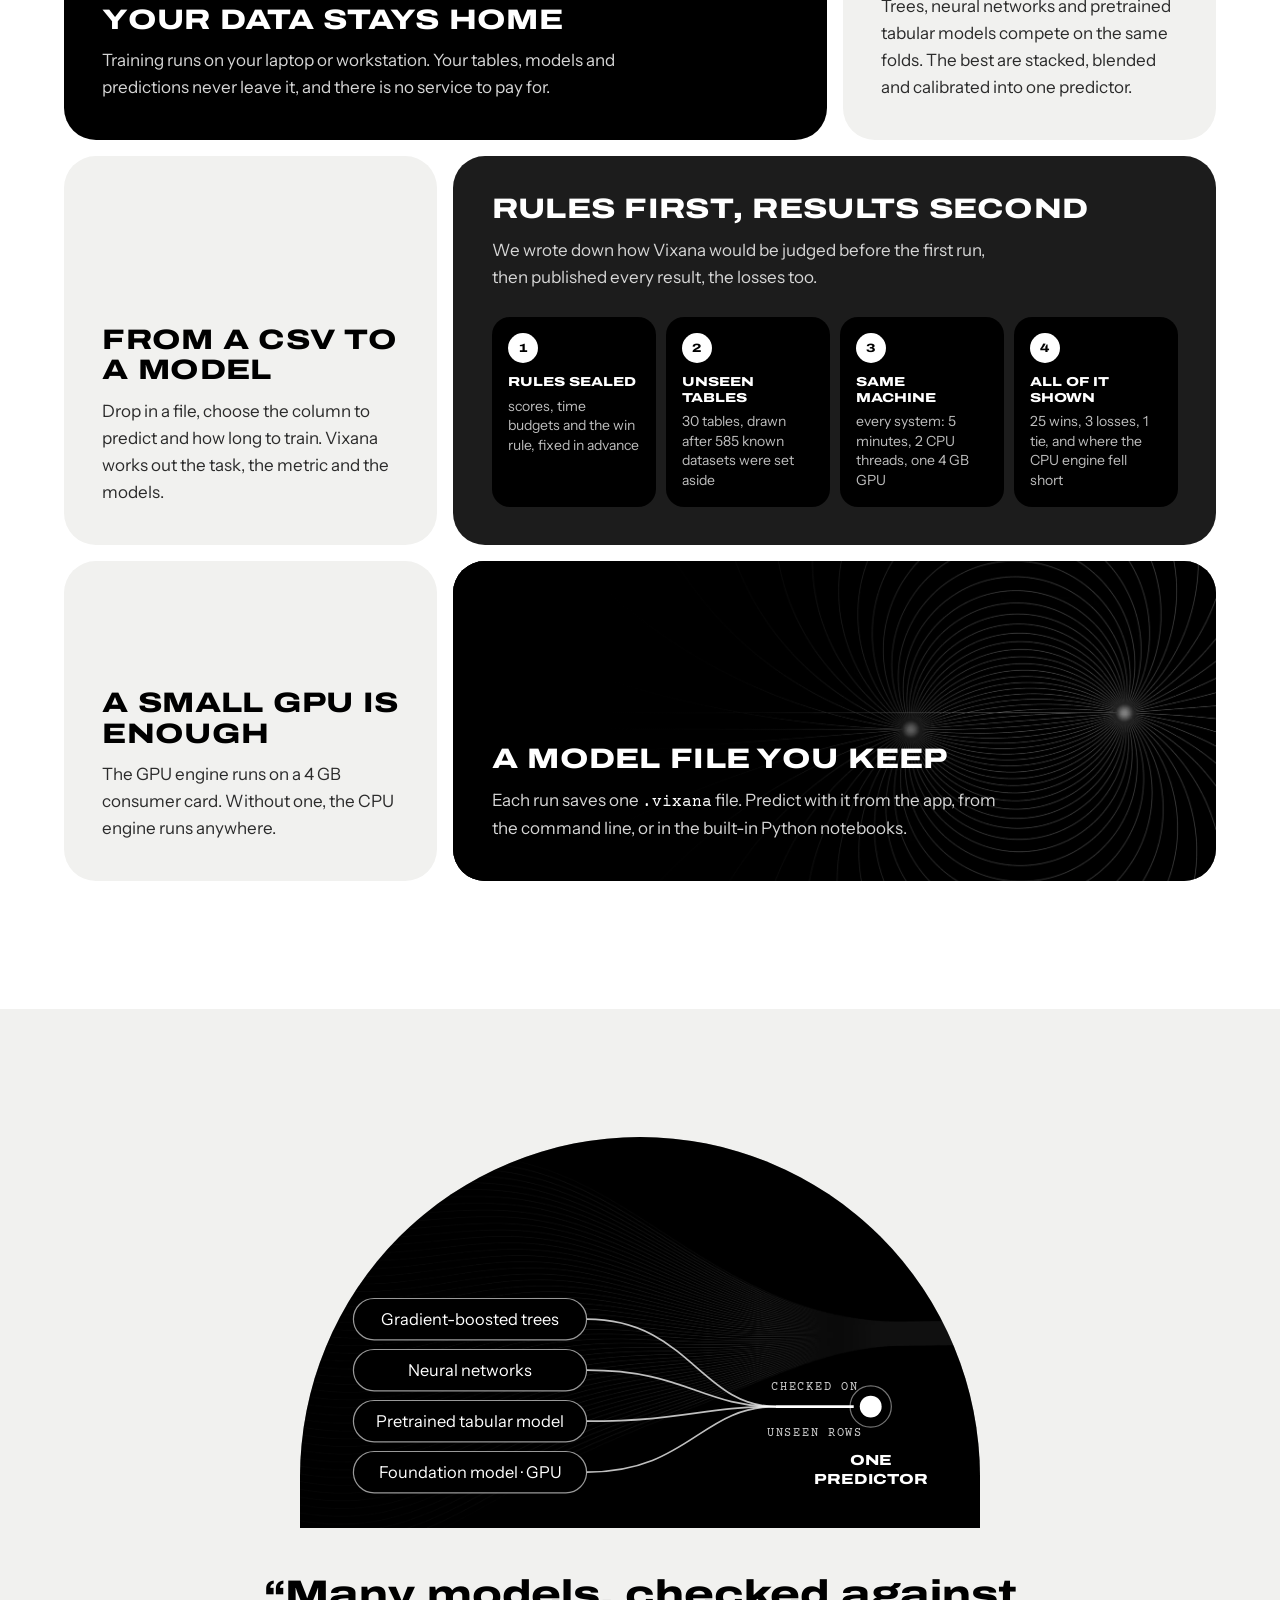
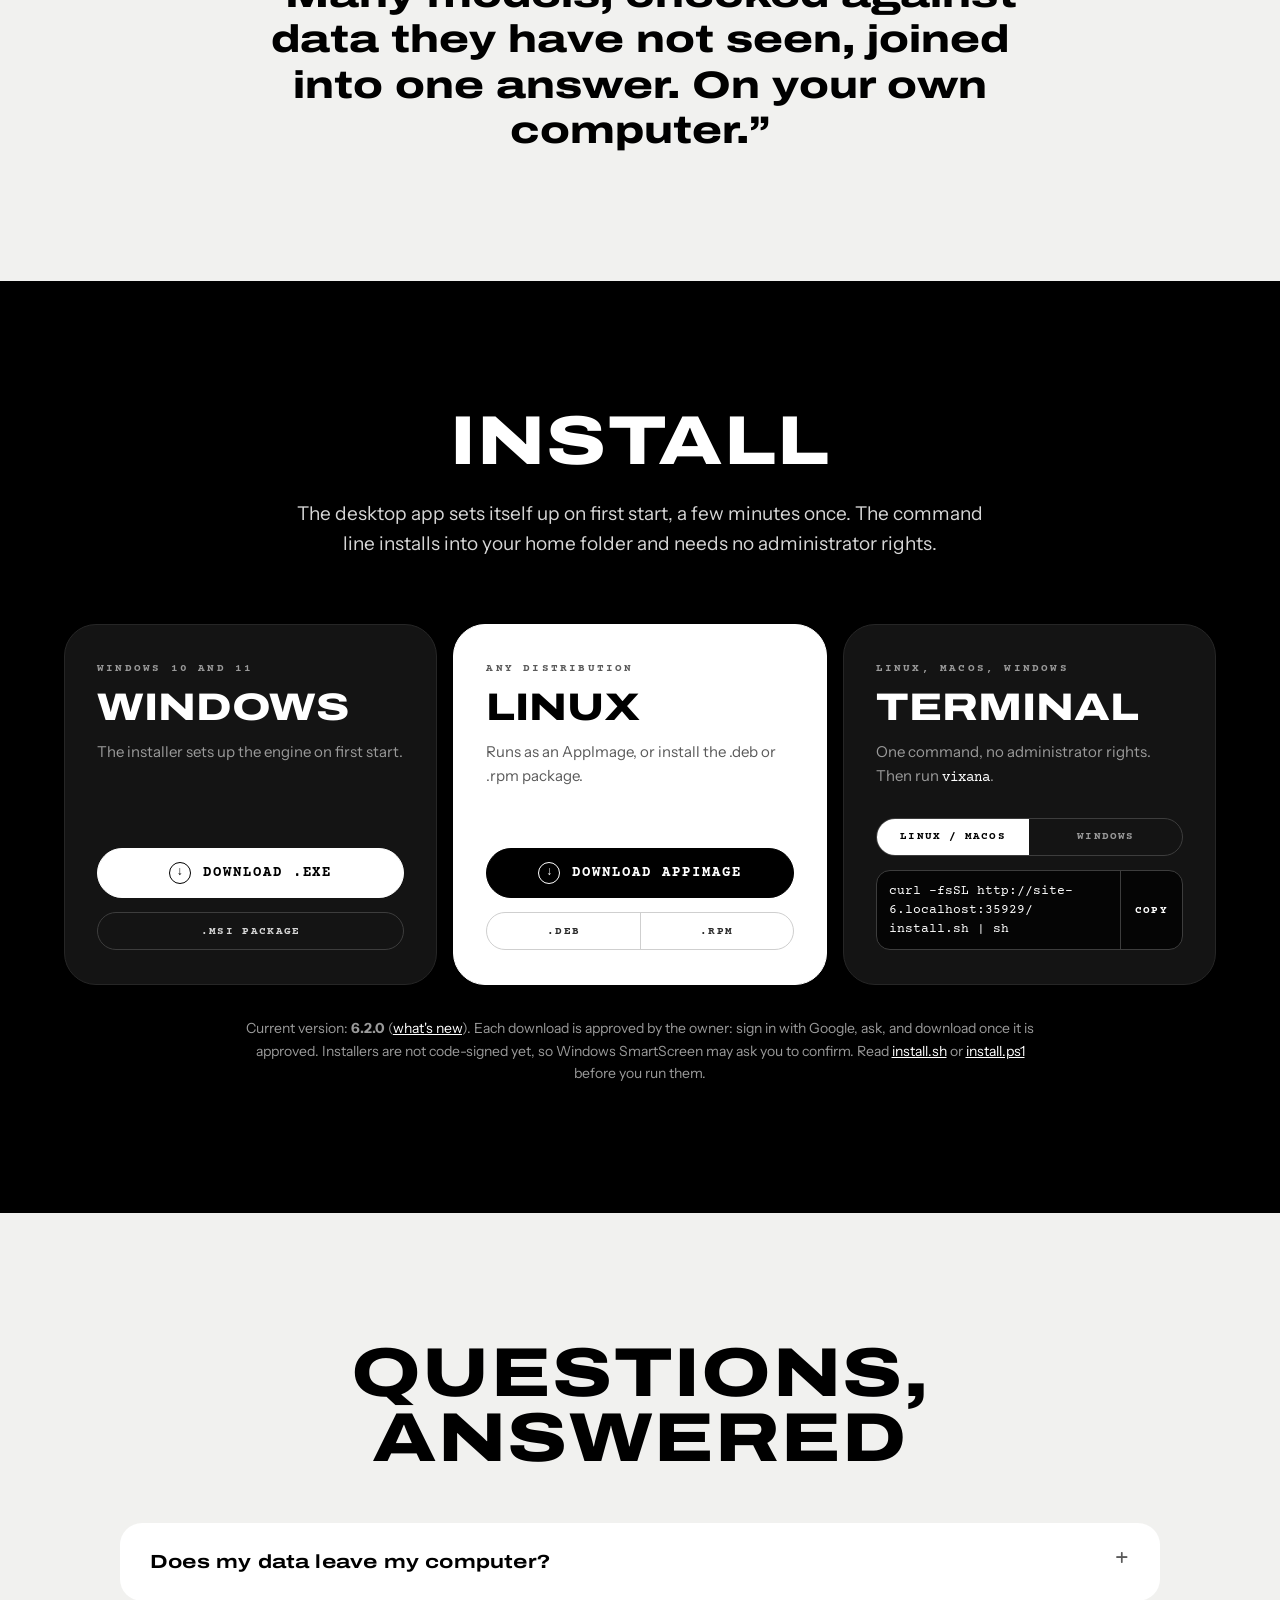
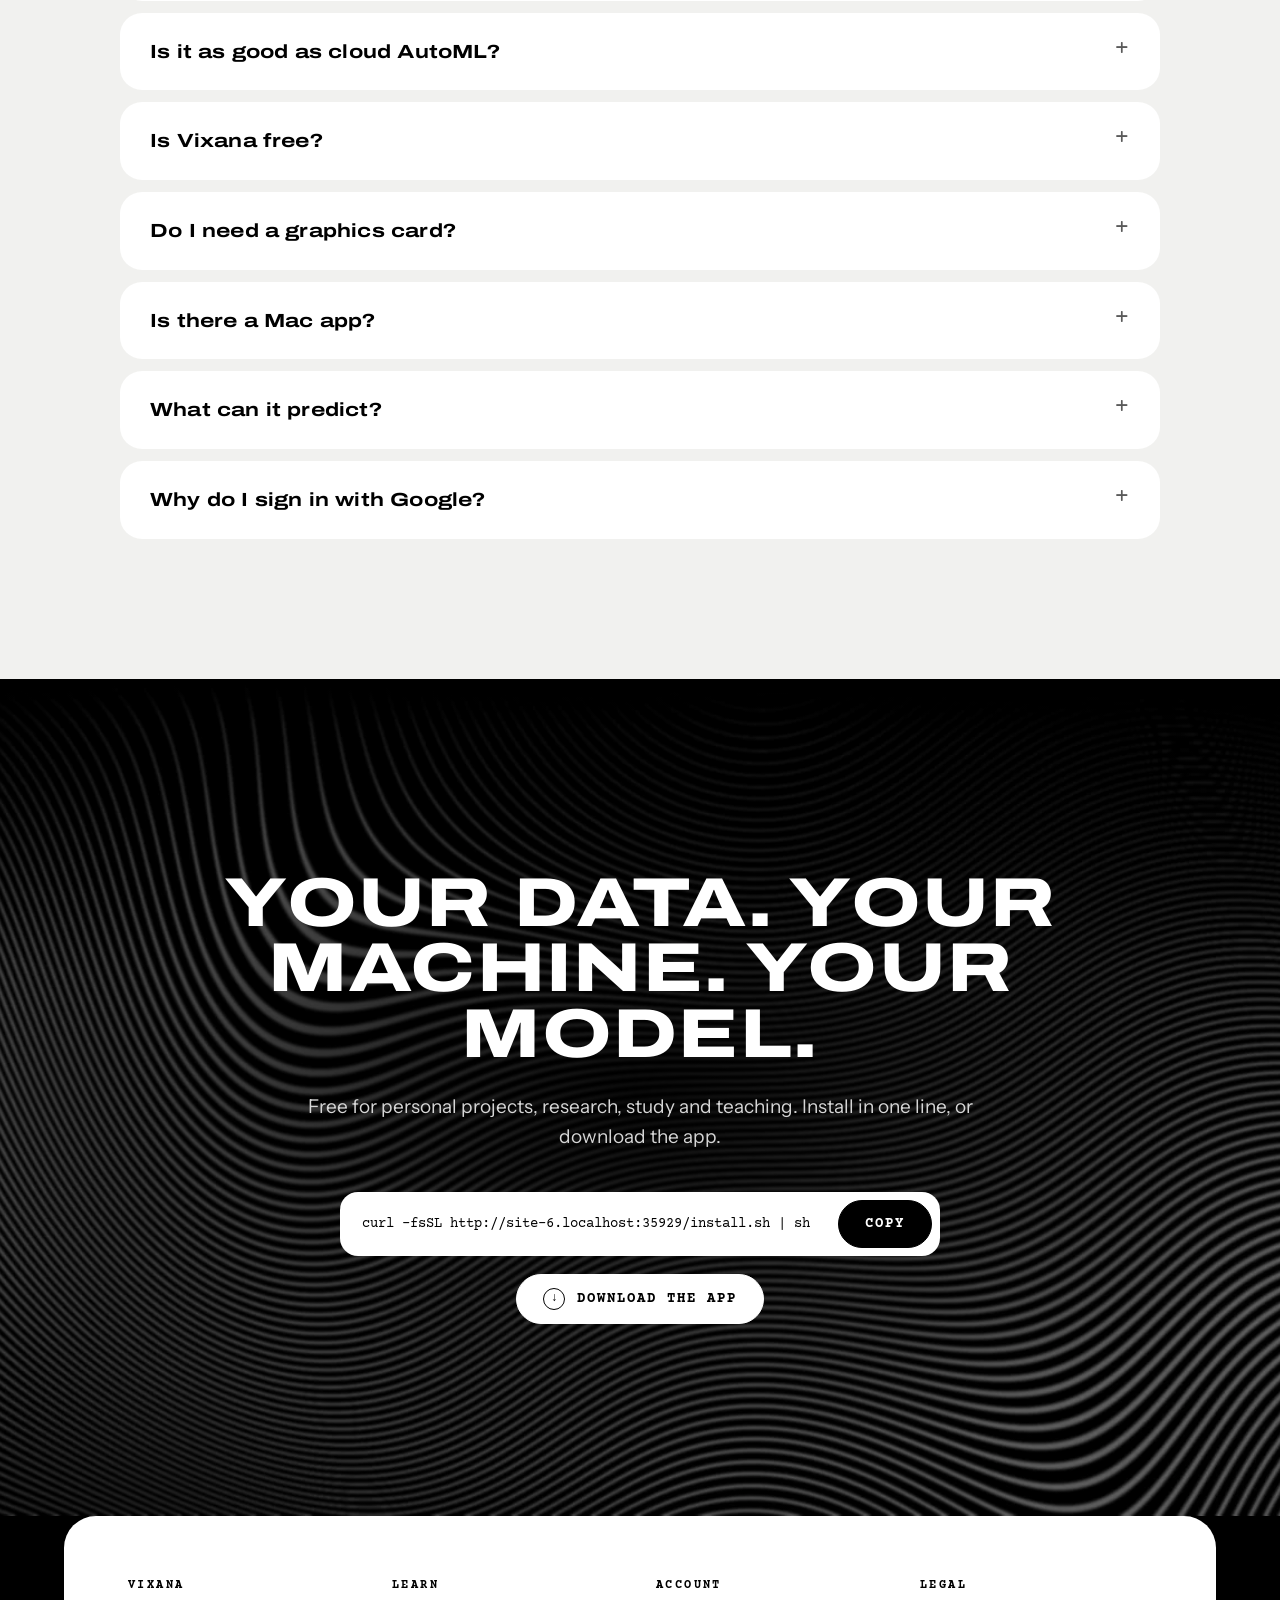
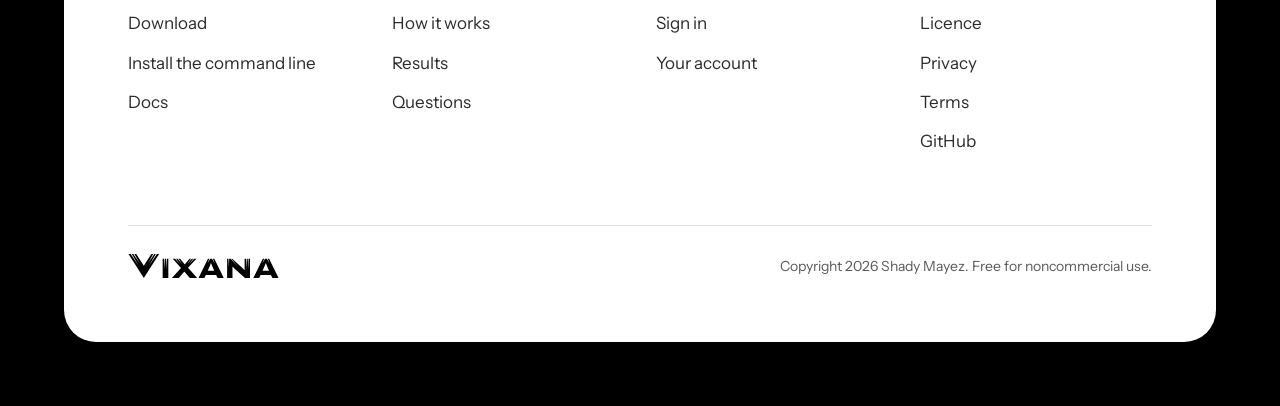
==== commit c5fc54ca: "Publish the website from the main repository's website/ folder" ====
--- a/index.html
+++ b/index.html
@@ -4,15 +4,15 @@
 <meta charset="utf-8">
 <meta name="viewport" content="width=device-width, initial-scale=1">
 <title>Vixana — local AutoML for your own models</title>
-<meta name="description" content="Vixana trains many models on your table, checks each one on rows it has not seen, and joins the best into one predictor, on your own computer. Desktop app for Windows and Linux, command line for Linux, macOS and Windows.">
+<meta name="description" content="Vixana builds, tests and combines many machine-learning models from your spreadsheet, on your own computer. In an open test it finished ahead of the AutoML from Amazon and Microsoft on 30 tables it had never seen.">
 <meta name="theme-color" content="#000000">
 <meta property="og:title" content="Vixana — local AutoML">
-<meta property="og:description" content="Many models, checked against data they have not seen, joined into one answer. On your own computer.">
+<meta property="og:description" content="Machine learning that builds itself, on your own computer. Ahead of the AutoML from Amazon and Microsoft in an open test.">
 <meta property="og:image" content="assets/img/icon-256.png">
 <link rel="icon" href="assets/img/favicon.svg" type="image/svg+xml">
 <link rel="apple-touch-icon" href="assets/img/icon-256.png">
 <link rel="preload" href="assets/fonts/archivo-expanded-800.woff2" as="font" type="font/woff2" crossorigin>
-<link rel="stylesheet" href="styles.css?v=6.9.0">
+<link rel="stylesheet" href="styles.css?v=6.10.0">
 <!-- the hero's sequence plays only where motion is welcome; set before the first paint so nothing flashes -->
 <script>if (!matchMedia("(prefers-reduced-motion: reduce)").matches) document.documentElement.classList.add("motion");</script>
 </head>
@@ -44,9 +44,11 @@
     <div class="band-inner hero-center">
       <div class="hero-inner">
         <h1 id="hero-title" class="hero-name" aria-label="Vixana"><!-- statement: written by website/art/make_statement.py --><svg class="statement-word" viewBox="0 0 630.0 100" data-v="2.11 127.71 32.28 4.84" aria-hidden="true"><defs><linearGradient id="sheen" gradientUnits="userSpaceOnUse" x1="-180" y1="0" x2="-40" y2="60"><stop offset="0" stop-color="#fff" stop-opacity="0"/><stop offset=".5" stop-color="#fff" stop-opacity=".9"/><stop offset="1" stop-color="#fff" stop-opacity="0"/><animateTransform id="sheen-run" attributeName="gradientTransform" type="translate" from="0 0" to="870 0" dur="1.8s" begin="4.4s; sheen-run.end + 7s" fill="freeze"/></linearGradient></defs><g id="word-shape"><path class="word-v" d="M2.11 0 65.96 100 129.82 0H120.51L88.26 48.23L115.81 0H109.74L83.74 38.46L105.07 0H97.54L65.96 49.46L34.38 0H26.85L48.18 38.46L22.19 0H16.12L43.66 48.23L11.42 0Z"/><path class="word-rest" d="M144.61 100H168.28V19.77H162.09L160.39 64.92L158.69 19.77H154.19L152.5 64.92L150.8 19.77H144.61Z M183.21 100H211.66L234.4 73.88H235.69L257.84 100H288.51L250.61 57.55L285.13 19.77H275.66L256.5 41.72L271.79 19.77H266.25L247.4 41.72L262.37 19.77H256.79L237.32 42.27H236.15L217.38 19.77H211.11L225.37 41.72L206.92 19.77H200.93L215.54 41.72L196.73 19.77H186.71L221.22 58.6Z M294.23 100H318.72L324.78 87.17H367.7L373.76 100H399.53L360.12 19.77H354.2L361.97 39.28L350.57 19.77H343.16L331.41 39.28L339.53 19.77H333.64ZM332.71 69.8 339.94 53.47Q340.76 51.84 341.75 49.27Q342.74 46.71 343.91 43.91Q345.07 41.11 345.89 39.01H346.71Q347.17 39.94 347.87 41.87Q348.57 43.79 349.5 46.06Q350.44 48.34 351.25 50.38Q352.07 52.42 352.54 53.47L359.77 69.8Z M413.53 100H435.92V65.25Q435.92 61.4 435.86 58.02Q435.8 54.64 435.8 53.12H436.73Q438.6 54.87 441.63 57.9Q444.66 60.93 447.46 63.38L488.05 100H508.92V19.77H503.06L501.49 64.92L499.85 19.77H495.6L494.07 64.92L492.39 19.77H486.53V55.57Q486.53 58.02 486.59 61.17Q486.65 64.31 486.65 66.41H485.6Q484.31 64.9 482.51 63.15Q480.7 61.4 479.01 59.77Q477.32 58.13 476.27 57.2L434.75 19.77H431.31L459.66 53.72L428.26 19.77H422.25L420.61 53.72L419.2 19.77H413.53Z M522.92 100H547.41L553.47 87.17H596.38L602.45 100H628.22L588.8 19.77H582.89L590.66 39.28L579.25 19.77H571.85L560.09 39.28L568.21 19.77H562.33ZM561.4 69.8 568.63 53.47Q569.45 51.84 570.44 49.27Q571.43 46.71 572.59 43.91Q573.76 41.11 574.58 39.01H575.39Q575.86 39.94 576.56 41.87Q577.26 43.79 578.19 46.06Q579.13 48.34 579.94 50.38Q580.76 52.42 581.22 53.47L588.45 69.8Z"/></g><use class="word-sheen" href="#word-shape" fill="url(#sheen)"/></svg><!-- /statement --></h1>
-        <p class="hero-tag">The model that builds your models.</p>
-        <p class="hero-lede">Give Vixana a table and the column to predict. It trains many models, tests each one on rows
-          it has not seen, and joins the best into one predictor, all on your own computer.</p>
+        <p class="hero-tag">Machine learning that builds itself.<br>On your own computer.</p>
+        <p class="hero-lede">Drop in a spreadsheet and choose what to predict. Vixana builds, tests and combines many
+          models for you, and your data never leaves the room.</p>
+        <a class="hero-proof" href="#results"><strong>Ahead of the AutoML from Amazon and Microsoft</strong>
+          <span>in an open test on 30 tables it had never seen</span></a>
         <div class="field" id="hero-cmd">
           <code data-cmd="unix">curl -fsSL https://vixana.online/install.sh | sh</code>
           <button class="btn btn-dark" type="button" data-copy="unix">Copy</button>
@@ -142,11 +144,11 @@
         </ol>
       </div>
       <div class="split-text">
-        <h2 id="how-title" class="title">Five steps, inside your budget</h2>
-        <p class="lede">Every candidate model gets a short trial; the strong ones train on folds and are scored only on
-          rows they did not see. A second level learns from those scores, the best blend is kept, and the
-          probabilities are tuned so that 0.8 means right about eight times in ten.</p>
-        <p class="lede">You choose how long a run takes. Vixana plans its work to fit that time.</p>
+        <h2 id="how-title" class="title">A data scientist's method, done for you</h2>
+        <p class="lede">The careful steps an expert takes by hand, behind one button. Weak models are dropped early, every
+          score comes from rows the model never saw, and the winners are blended into one predictor you can trust:
+          when it says 80%, it is right about eight times in ten.</p>
+        <p class="lede">You set the time, from one minute to an hour. Vixana plans its work to fit it.</p>
         <a class="btn btn-dark" href="docs.html#what">How Vixana works</a>
       </div>
     </div>
@@ -156,11 +158,11 @@
   <section class="band band-graphite" id="engines" aria-labelledby="engines-title">
     <div class="band-inner split">
       <div class="split-text">
-        <h2 id="engines-title" class="title">CPU or GPU, one pipeline</h2>
-        <p class="lede"><strong>Vixana Core 5.7.1</strong> runs on any computer: gradient-boosted trees, neural
-          networks and a pretrained tabular model, stacked and blended.</p>
-        <p class="lede"><strong>Vixana G-final</strong> adds a tabular foundation model on an NVIDIA card and sizes it
-          to the card's memory. 4 GB is enough.</p>
+        <h2 id="engines-title" class="title">Runs on the computer you already have</h2>
+        <p class="lede"><strong>No graphics card?</strong> The CPU engine runs on any laptop: trees, neural networks and
+          a pretrained model, stacked and blended.</p>
+        <p class="lede"><strong>Have an NVIDIA card, even a 4 GB one?</strong> The GPU engine adds Vixana's foundation
+          model and sizes it to your card. That is the engine that won the test below.</p>
         <a class="btn" href="docs.html#hardware">Will it run on my computer?</a>
       </div>
       <div class="split-media fan" aria-hidden="true">
@@ -177,25 +179,34 @@
     <div class="band-inner split split-flip">
       <div class="split-media media-card media-ink stats">
         <dl class="facts">
-          <div><dt>25 · 3 · 1</dt><dd>Wins, losses and ties against AutoGluon 1.6.3 best quality, with a median gain of
-            3.9%.</dd></div>
-          <div><dt>5 of 5</dt><dd>Systems beaten under the same rules.</dd></div>
-          <div><dt>585</dt><dd>OpenML datasets excluded before the 30 test tables were drawn.</dd></div>
+          <div><dt>25 of 29</dt><dd>tables where Vixana beat AutoGluon, the AutoML engine Amazon builds into SageMaker,
+            at its best-quality setting. 3 losses, 1 tie.</dd></div>
+          <div><dt>5 of 5</dt><dd>well-known AutoML systems left behind, including FLAML from Microsoft Research.</dd></div>
+          <div><dt>+3.9%</dt><dd>typical (median) gain over AutoGluon, on data none of them had seen.</dd></div>
         </dl>
       </div>
       <div class="split-text">
-        <h2 id="results-title" class="title">Ahead of the leading systems</h2>
-        <p class="lede">Against the five leading AutoML systems, on 30 tables it had never seen, Vixana G-final came out
-          ahead under rules written before the test began.</p>
-        <p class="results-note">Five minutes per table, 2 CPU threads and a 4 GB GPU, the same for every system. One of
-          the 30 tables was set aside by the registered rule after G-final hit its 8 GB memory cap there, and the CPU
-          engine did not reach the bar against AutoGluon. The paper, coming soon, reports both.</p>
+        <h2 id="results-title" class="title">Beat Amazon's AutoML. And Microsoft's.</h2>
+        <p class="lede">We put Vixana up against the five AutoML systems data scientists know best, including
+          <strong>AutoGluon</strong>, the engine behind Amazon SageMaker Autopilot's ensemble mode, and
+          <strong>FLAML</strong> from Microsoft Research. Thirty tables none of them had seen, the same machine, the
+          same five minutes each. Vixana's GPU engine finished ahead of every one.</p>
+        <p class="lede">No cloud, no rented servers: a 4 GB graphics card and two processor threads.</p>
+        <p class="results-note">How we kept it fair: the rules were written before the first run; the tables were drawn
+          after 585 known datasets were set aside; each system ran locally on the same computer. One table was set
+          aside by the registered rule after Vixana hit its 8 GB memory cap there, and the CPU engine did not reach the
+          bar against AutoGluon. The paper, coming soon, reports all of it.</p>
       </div>
     </div>
     <div class="band-inner">
-      <p class="tiles-title">Compared under the same rules</p>
+      <p class="tiles-title">The systems it was tested against</p>
       <ul class="tiles">
-        <li>AutoGluon best</li><li>AutoGluon extreme</li><li>FLAML</li><li>H2O</li><li>LightAutoML</li><li>MLJAR</li>
+        <li><span>AutoGluon</span><small>Amazon · best quality</small></li>
+        <li><span>AutoGluon</span><small>Amazon · extreme</small></li>
+        <li><span>FLAML</span><small>Microsoft Research</small></li>
+        <li><span>H2O AutoML</span><small>H2O.ai</small></li>
+        <li><span>LightAutoML</span><small>Sber AI Lab</small></li>
+        <li><span>MLJAR</span><small>MLJAR</small></li>
       </ul>
     </div>
   </section>
@@ -344,6 +355,12 @@
           engine's packages the first time and to sign in with Google.</p>
       </details>
       <details>
+        <summary>Is it as good as cloud AutoML?</summary>
+        <p>In our registered test, Vixana's GPU engine beat AutoGluon, the engine Amazon uses in SageMaker Autopilot, on
+          25 of 29 tables, with the same five minutes on the same small computer. Cloud services can rent bigger
+          machines; the point of Vixana is that you don't have to, and that your data stays with you.</p>
+      </details>
+      <details>
         <summary>Is Vixana free?</summary>
         <p>Yes, for noncommercial use: personal projects, research, study and teaching, under the PolyForm Noncommercial
           License 1.0.0. For commercial use, contact the author.</p>
@@ -377,10 +394,13 @@
     <div class="band-art" style="--art: url(assets/bg/flow.webp?v=6.3)" aria-hidden="true"></div>
     <div class="band-inner final">
       <h2 id="final-title" class="title title-center">Your data. Your machine. Your model.</h2>
+      <p class="lede lede-center">Free for personal projects, research, study and teaching. Install in one line, or
+        download the app.</p>
       <div class="field field-center">
         <code data-cmd="unix">curl -fsSL https://vixana.online/install.sh | sh</code>
         <button class="btn btn-dark" type="button" data-copy="unix">Copy</button>
       </div>
+      <div class="hero-actions"><a class="btn btn-icon" href="#download"><span class="btn-glyph" aria-hidden="true">↓</span><span class="btn-label">Download the app</span></a></div>
     </div>
   </section>
 </main>
--- a/styles.css
+++ b/styles.css
@@ -547,3 +547,15 @@
   .fan-card { padding: 16px 18px; gap: 8px; }
   .fan-big { font-size: 22px; }
 }
+
+/* 6.10: proof under the hero, makers on the tiles */
+.hero-proof { display: inline-grid; justify-items: center; gap: 4px; margin-top: 22px; padding: 12px 22px; border: 1px solid #3d3d3d; border-radius: 999px;
+  background: rgba(0, 0, 0, .6); color: #fff; text-decoration: none; }
+.hero-proof strong { font: 800 13px/1.2 var(--expanded); text-transform: uppercase; letter-spacing: 0.02em; }
+.hero-proof span { font-size: 14px; color: #bdbdbd; }
+.hero-proof:hover { border-color: #fff; }
+.motion .hero .hero-proof { animation: rise .9s 3.8s both; }
+.tiles li { display: grid; gap: 8px; justify-items: center; text-align: center; }
+.tiles li small { font: 700 10px/1 var(--courier); letter-spacing: 0.16em; text-transform: uppercase; opacity: .7; }
+.final .hero-actions { justify-content: center; }
+@media (max-width: 720px) { .hero-proof { border-radius: 22px; } }
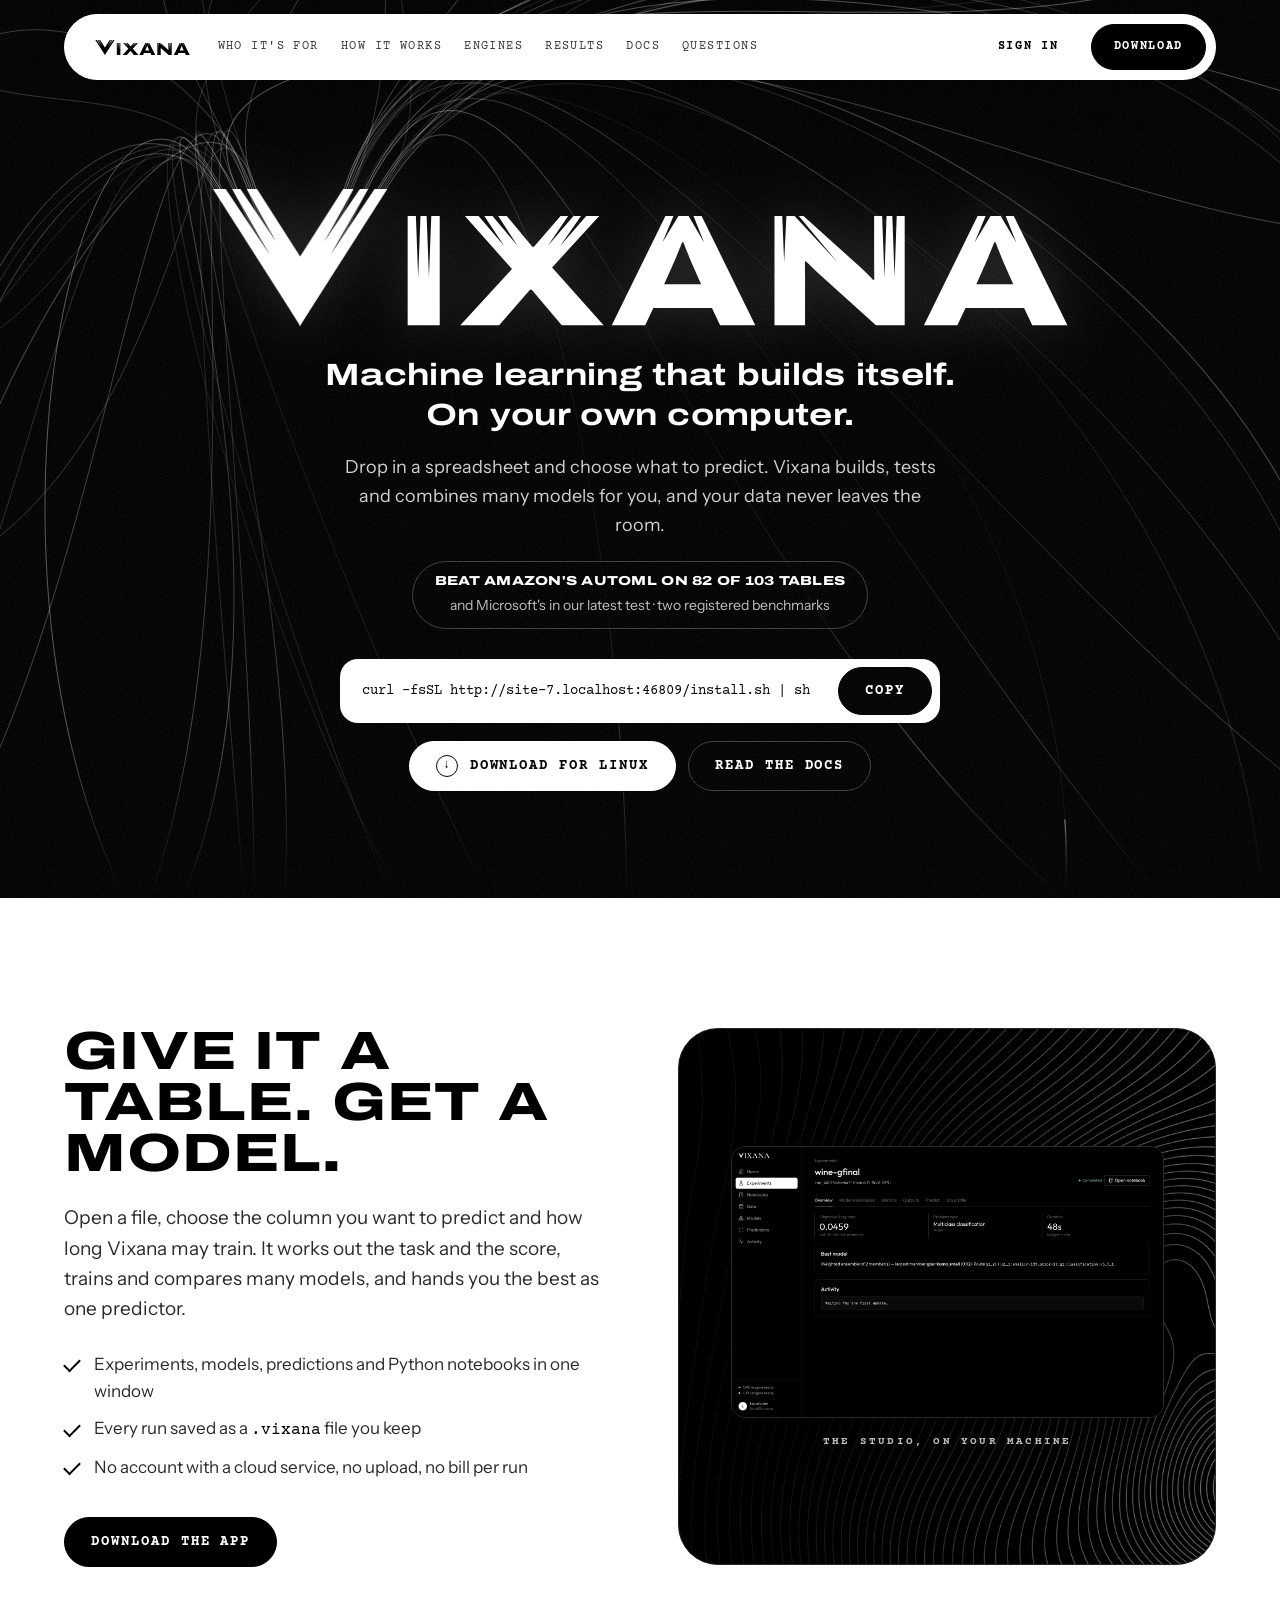
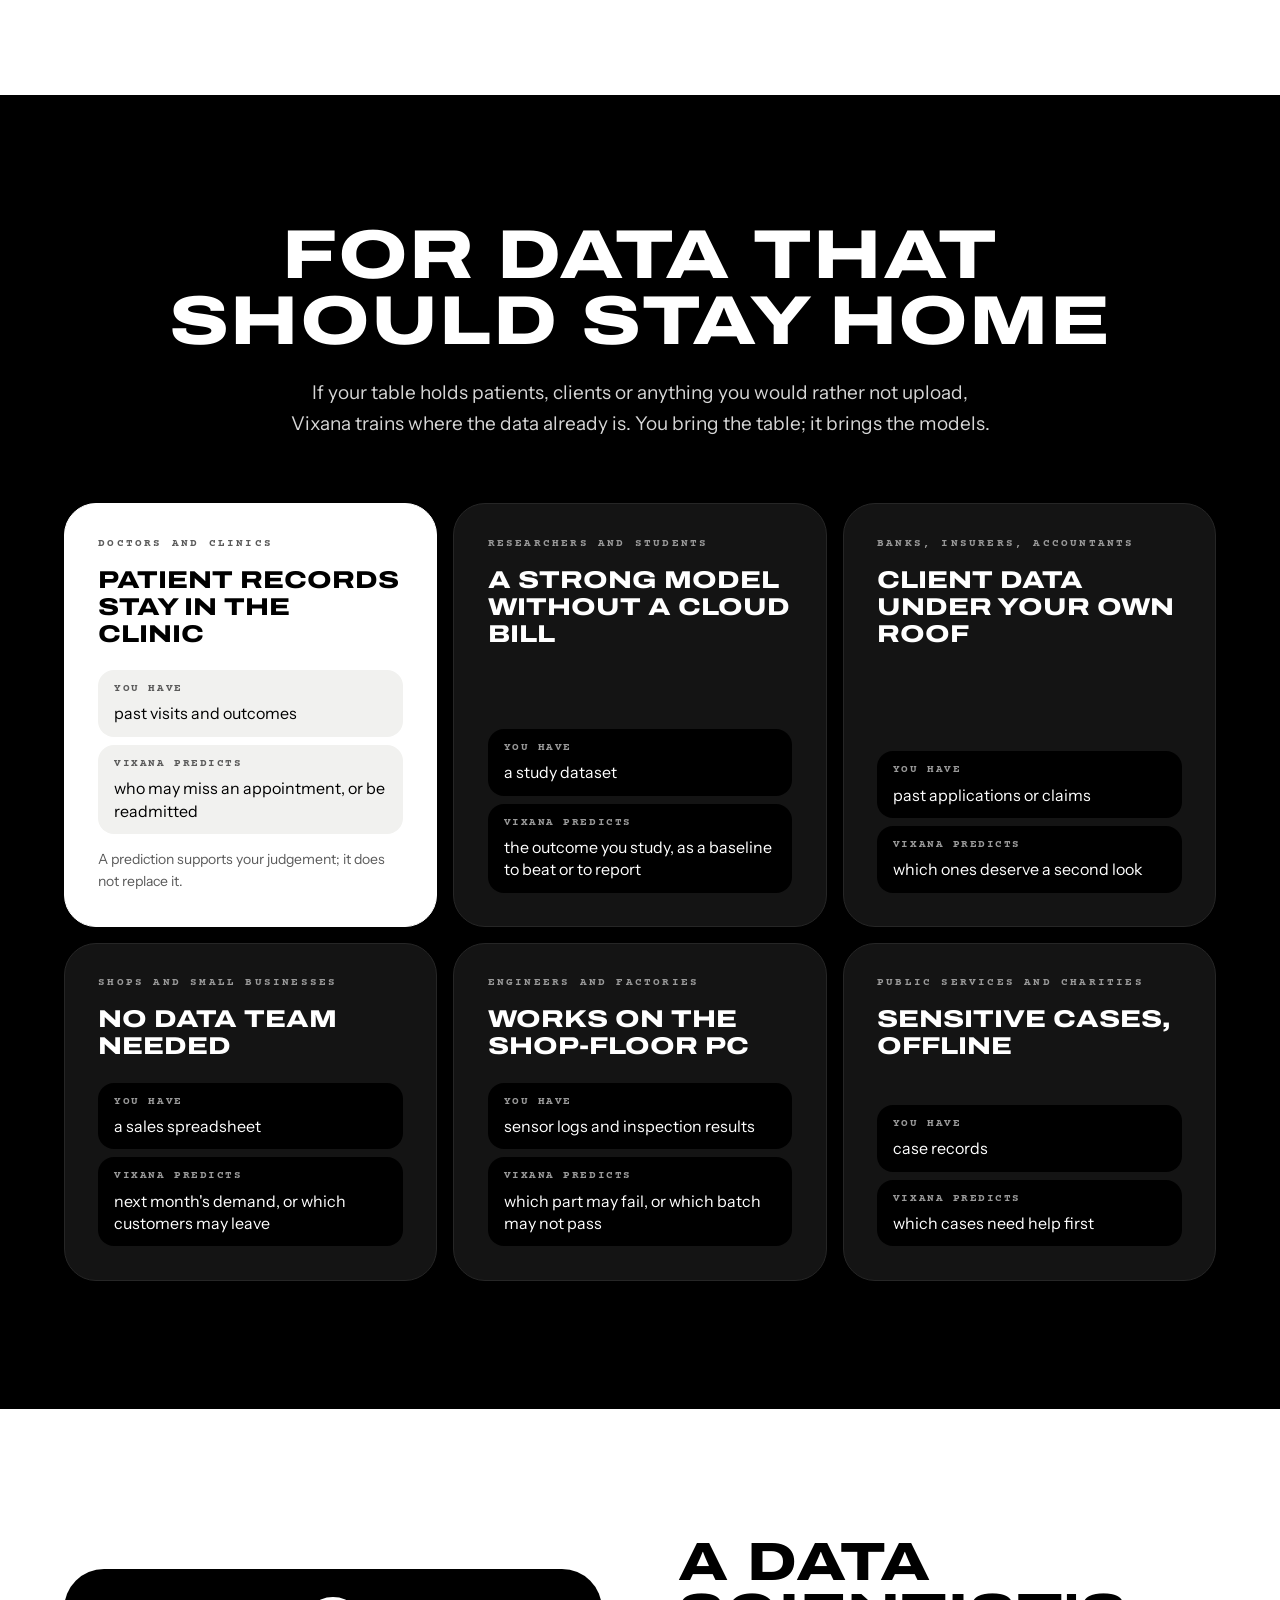
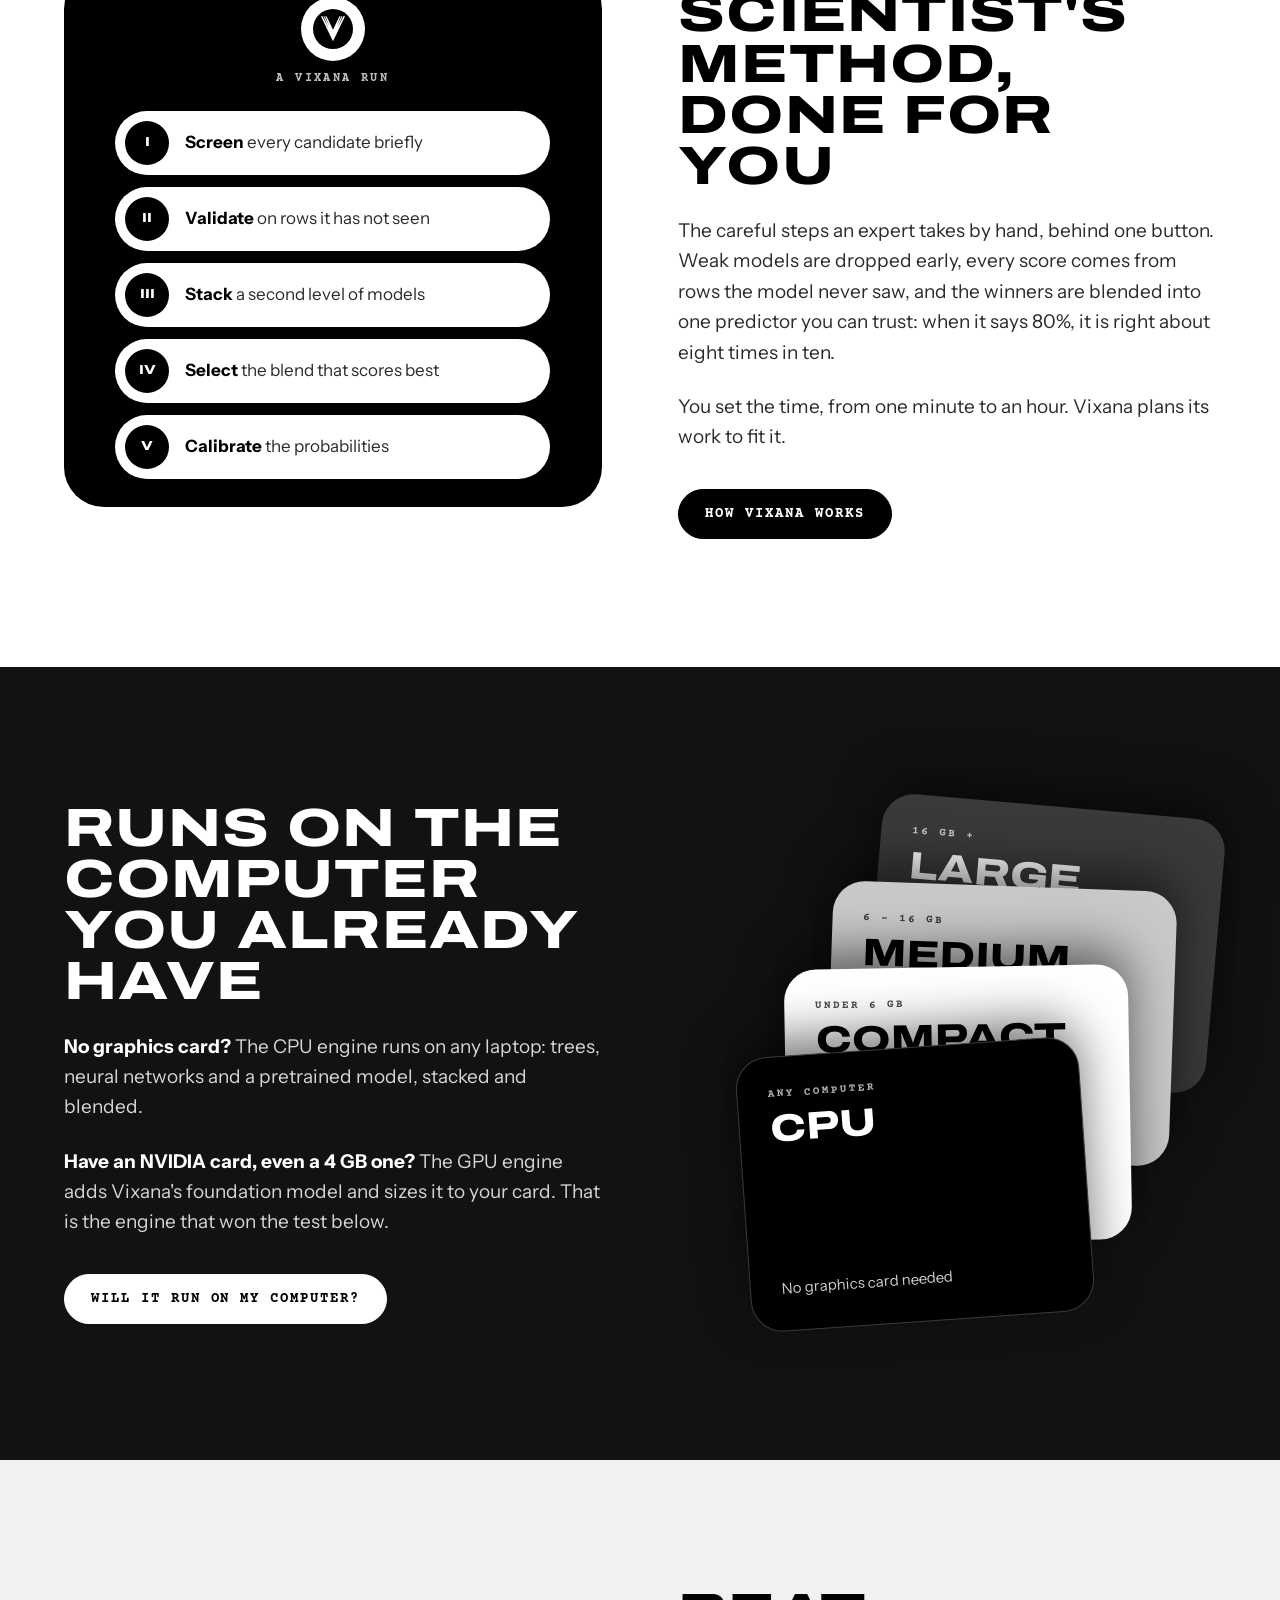
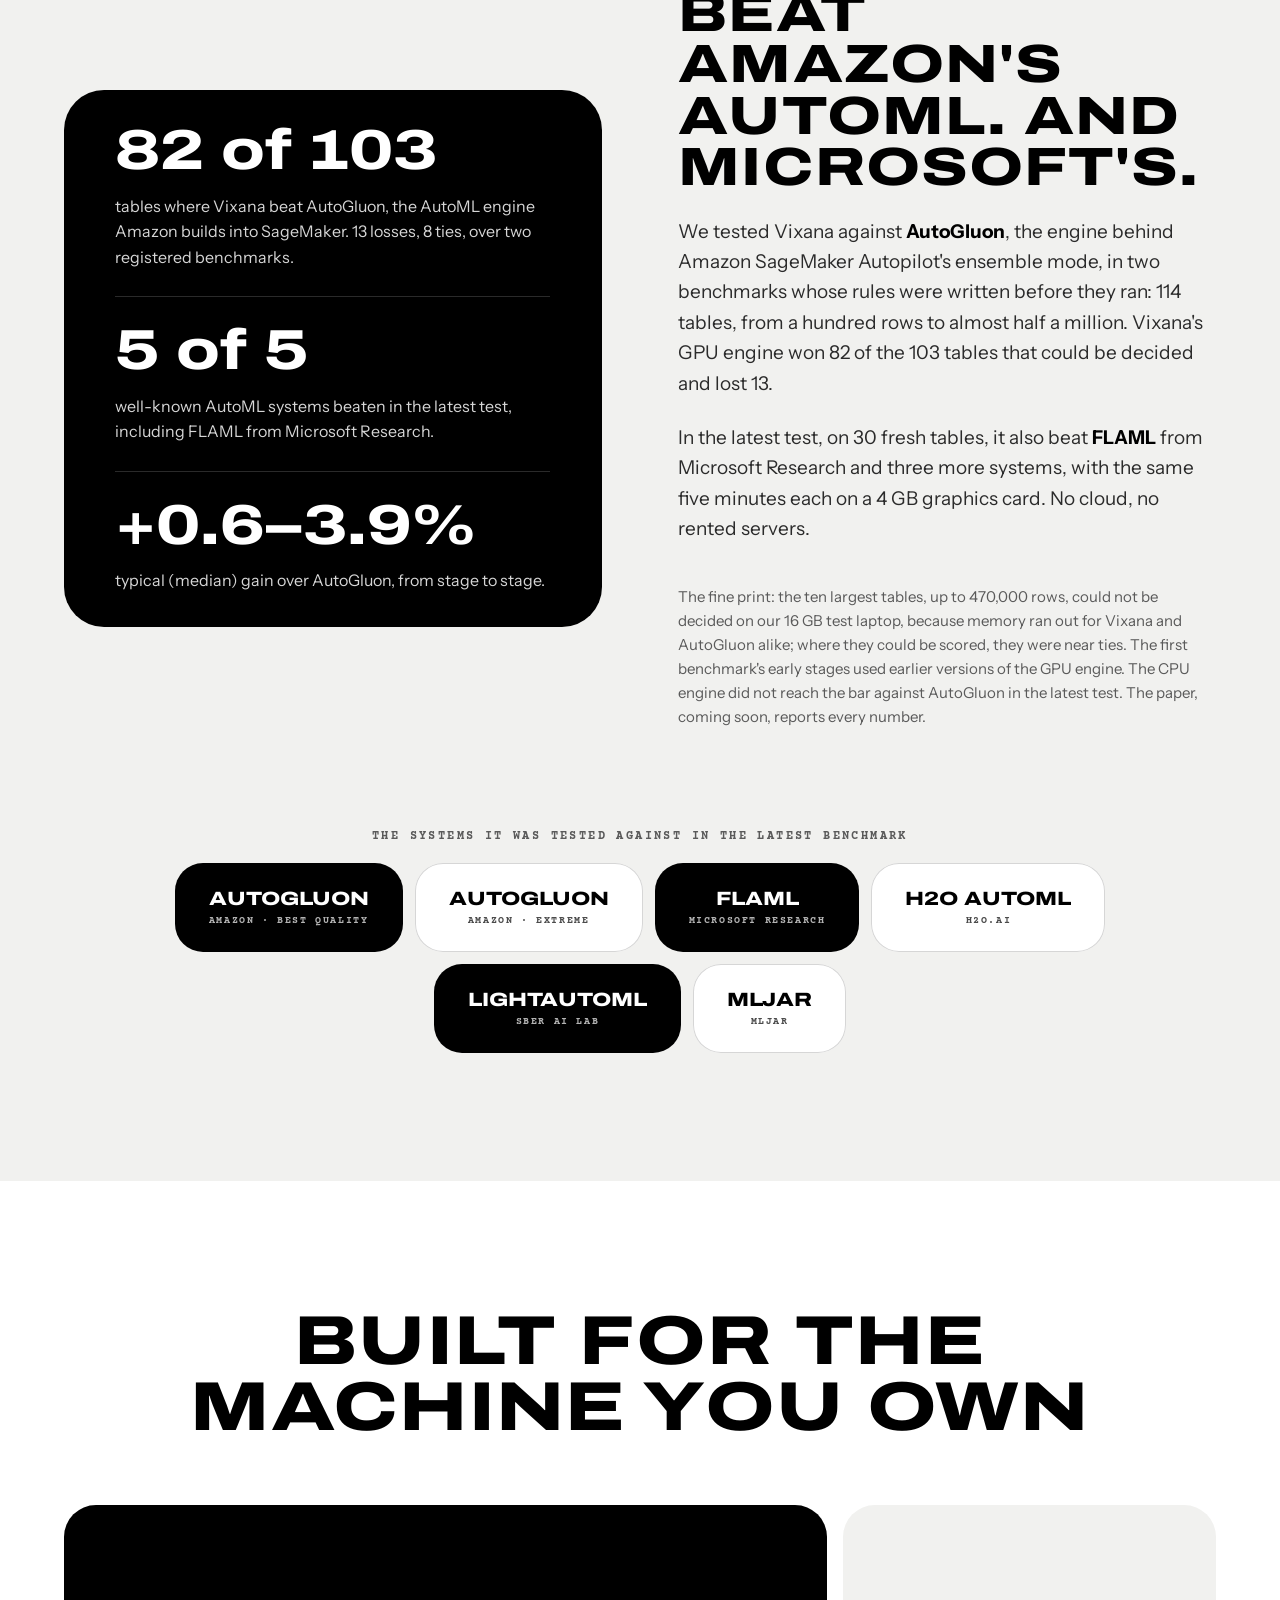
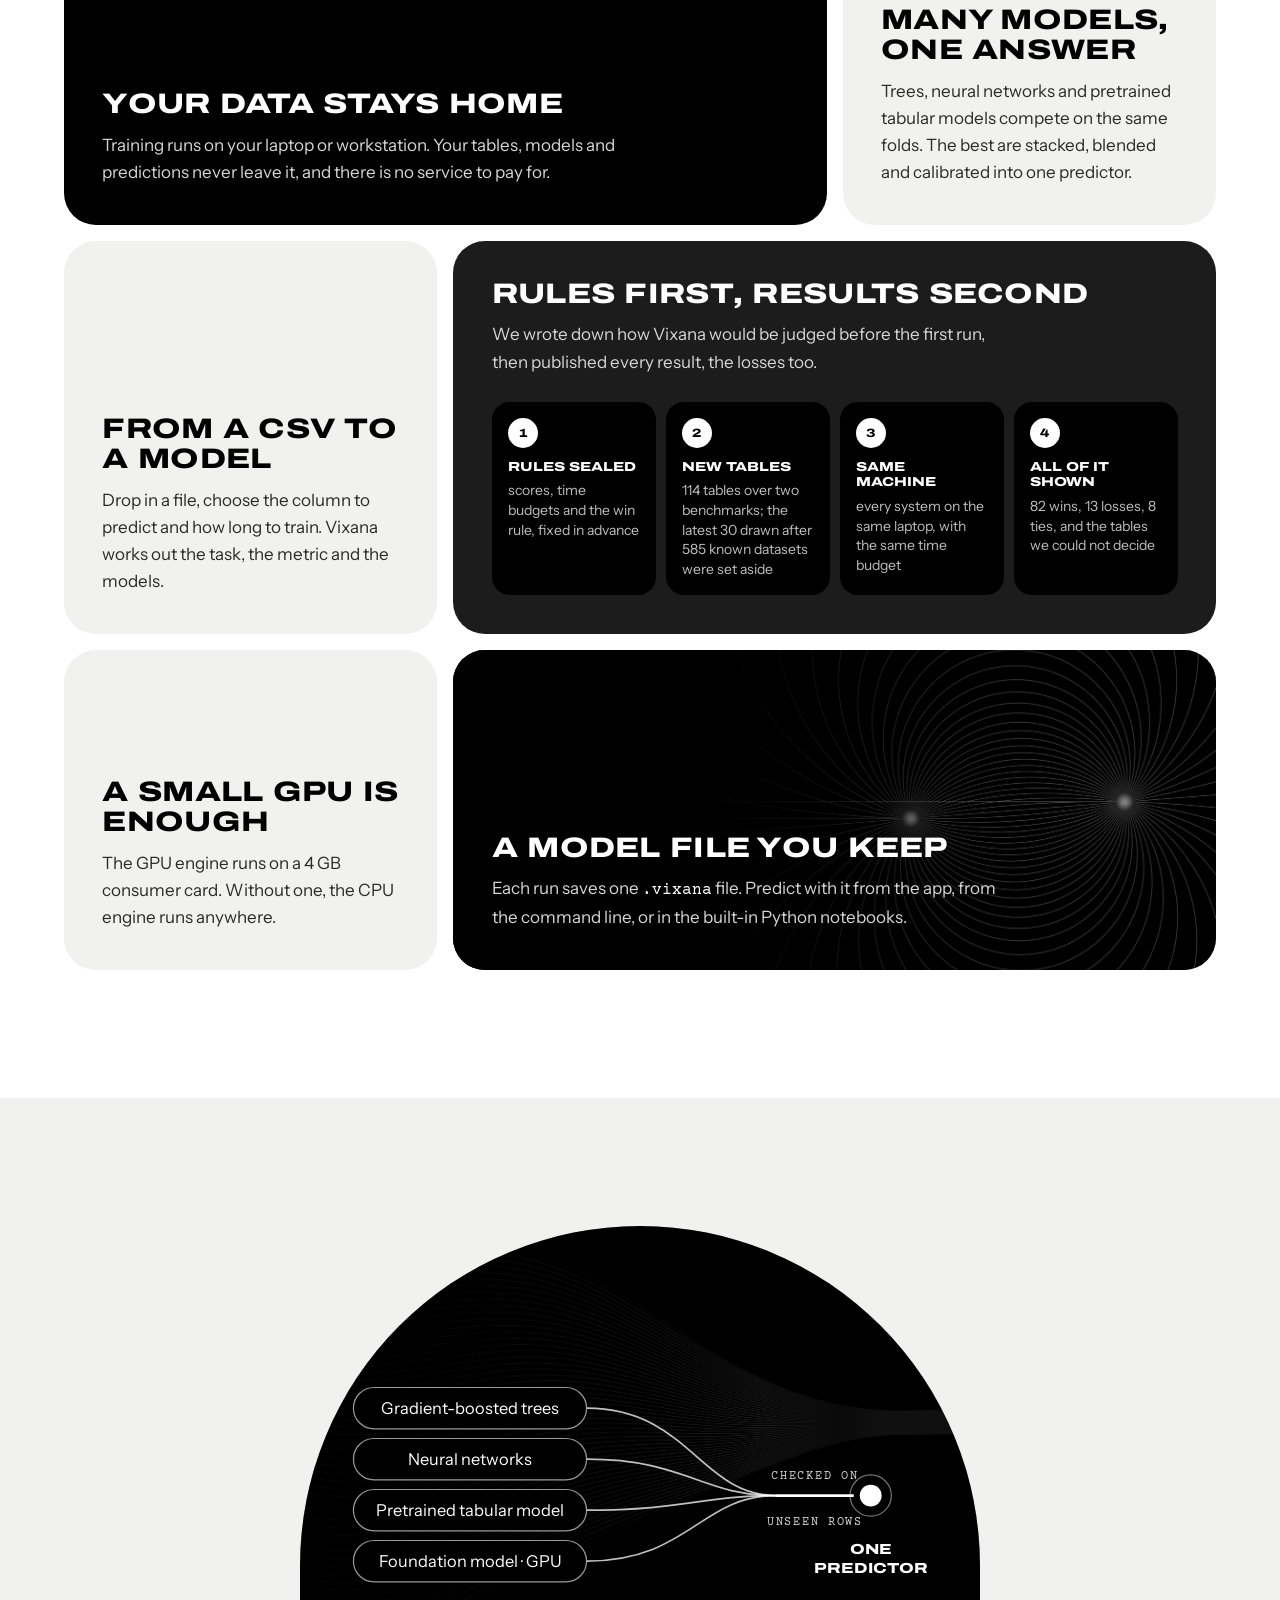
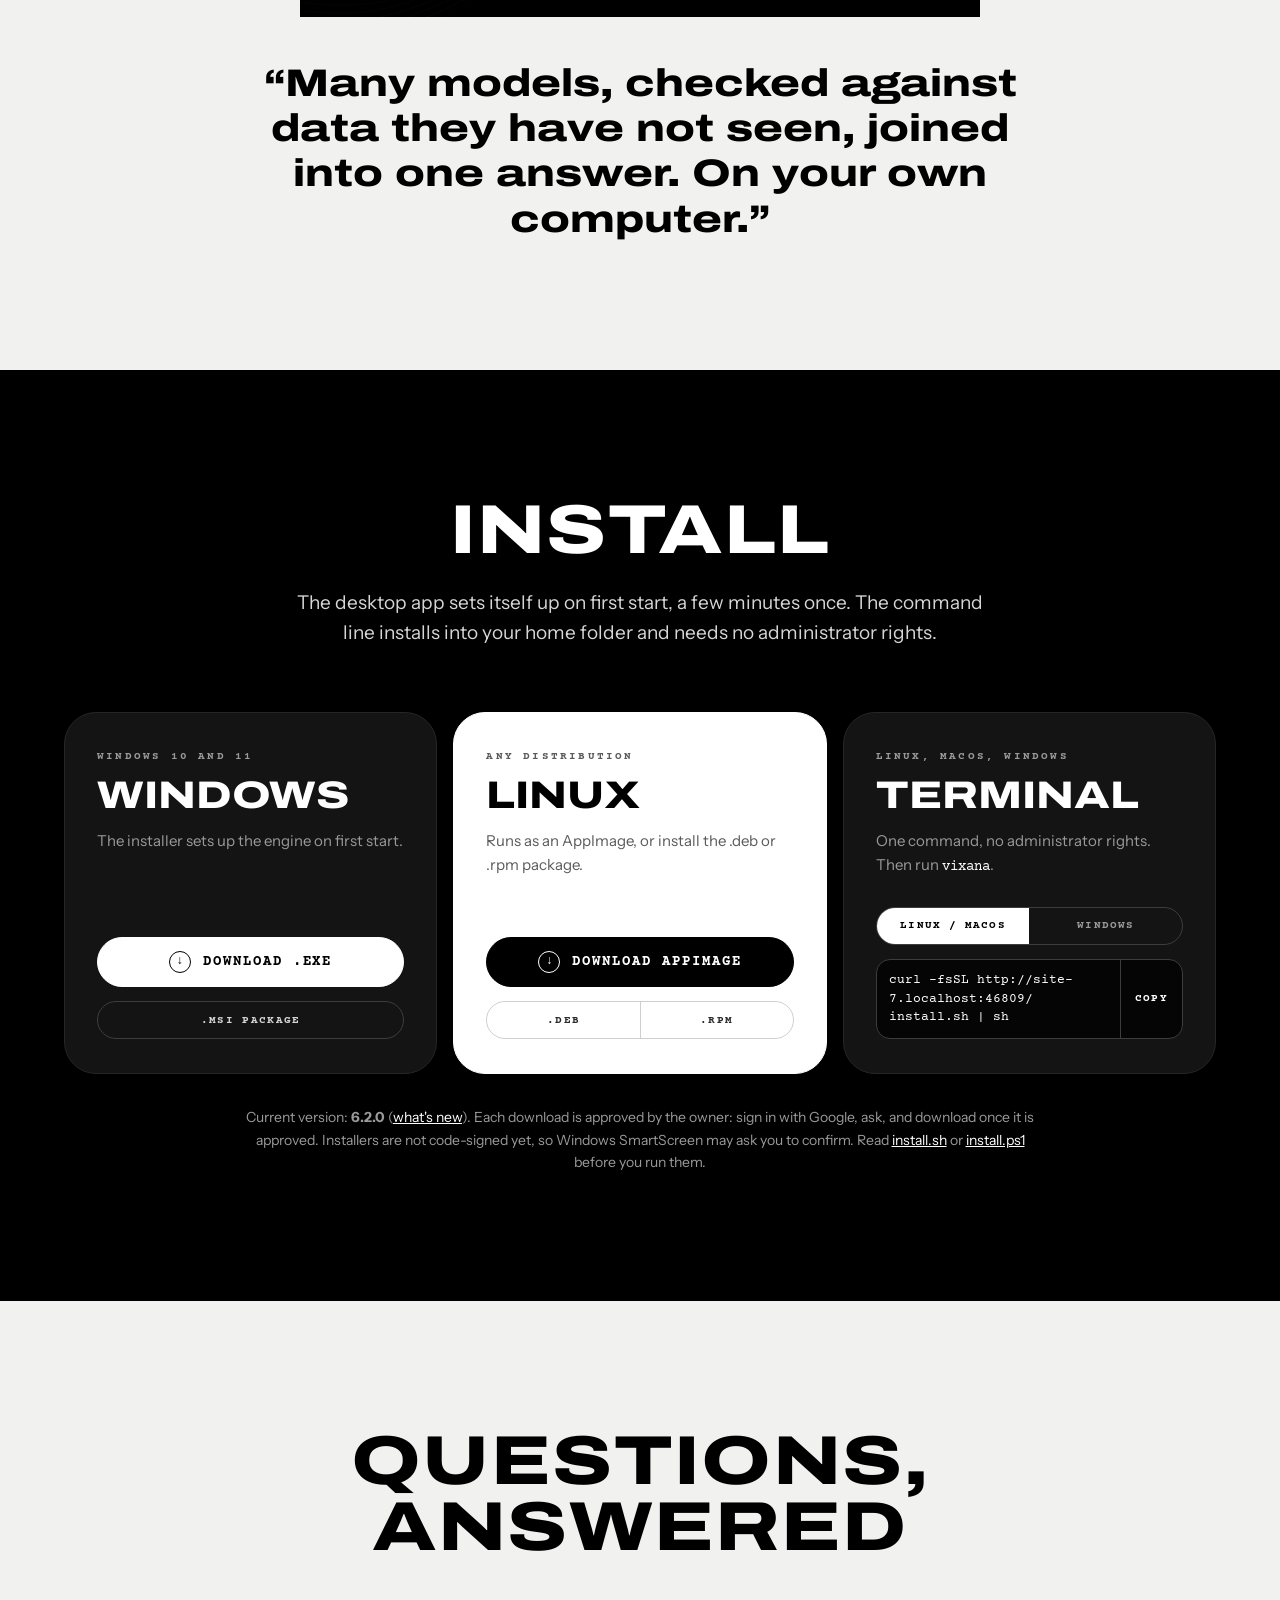
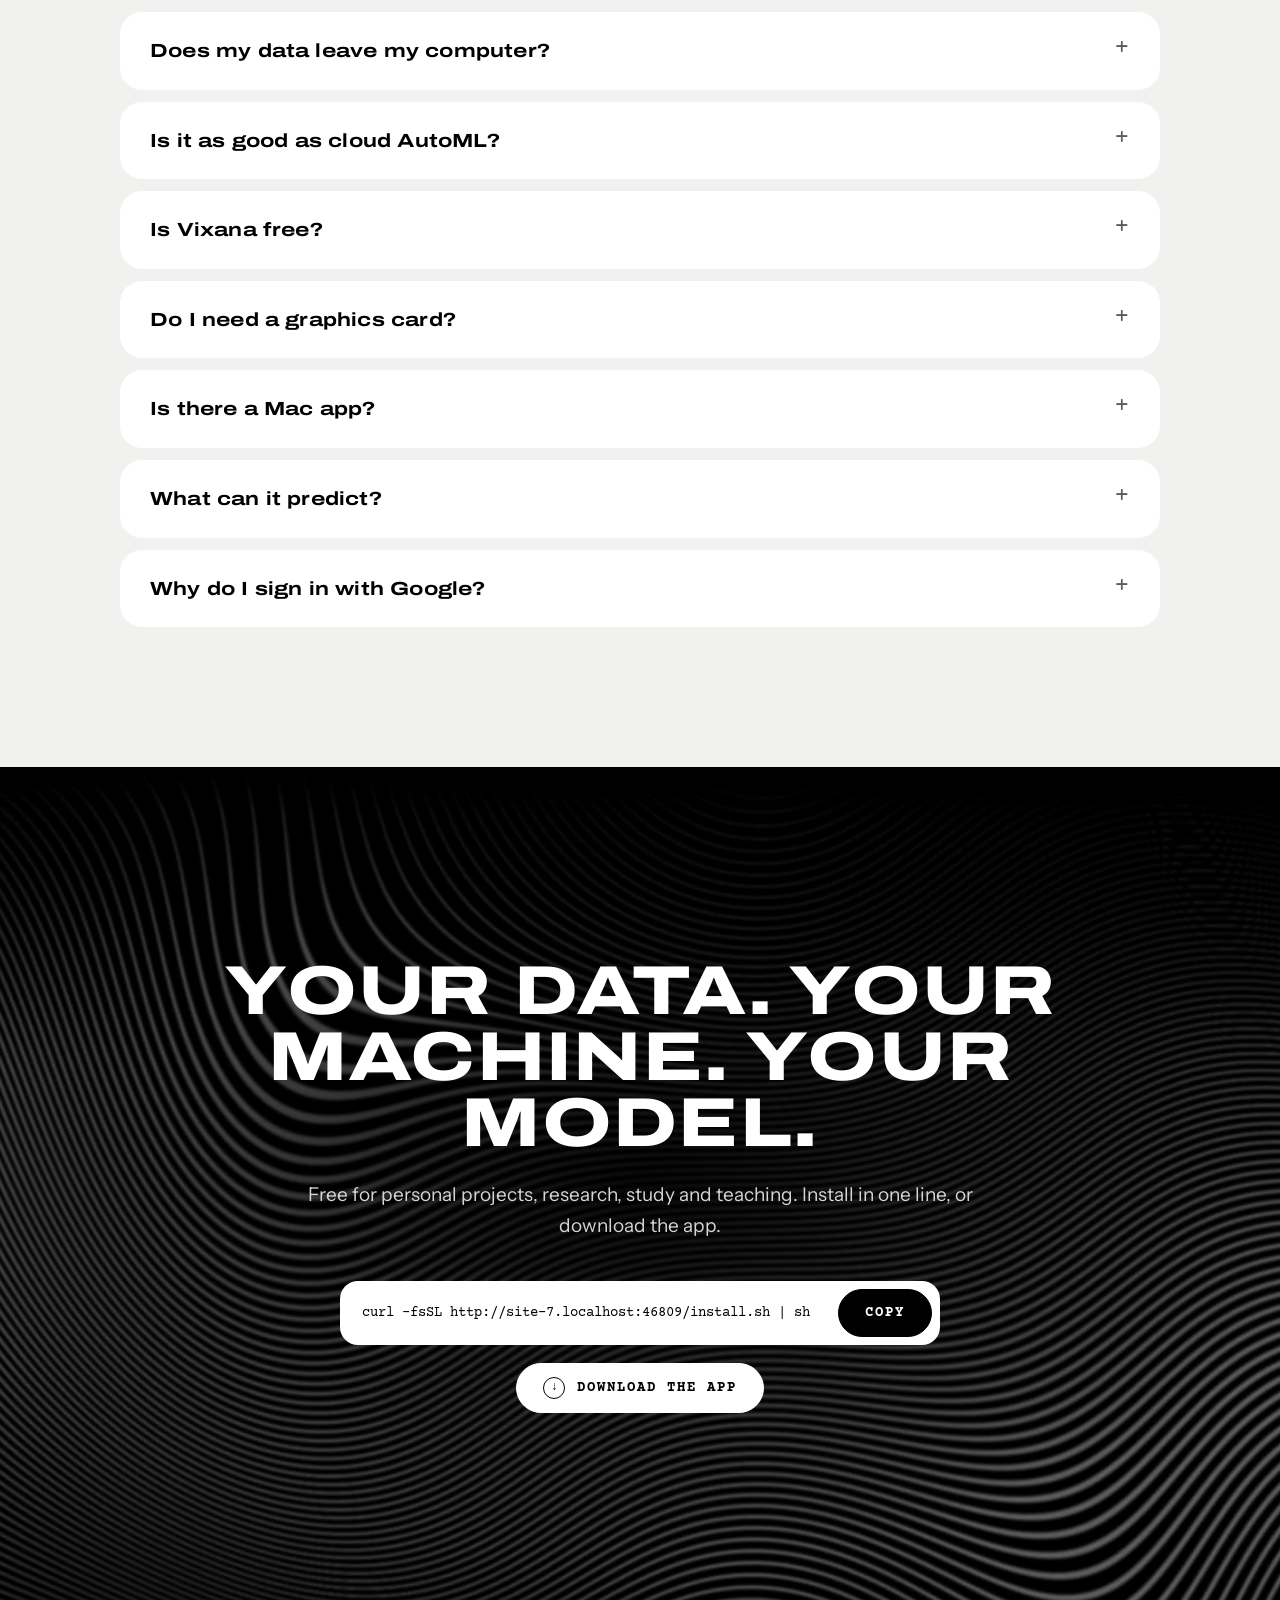
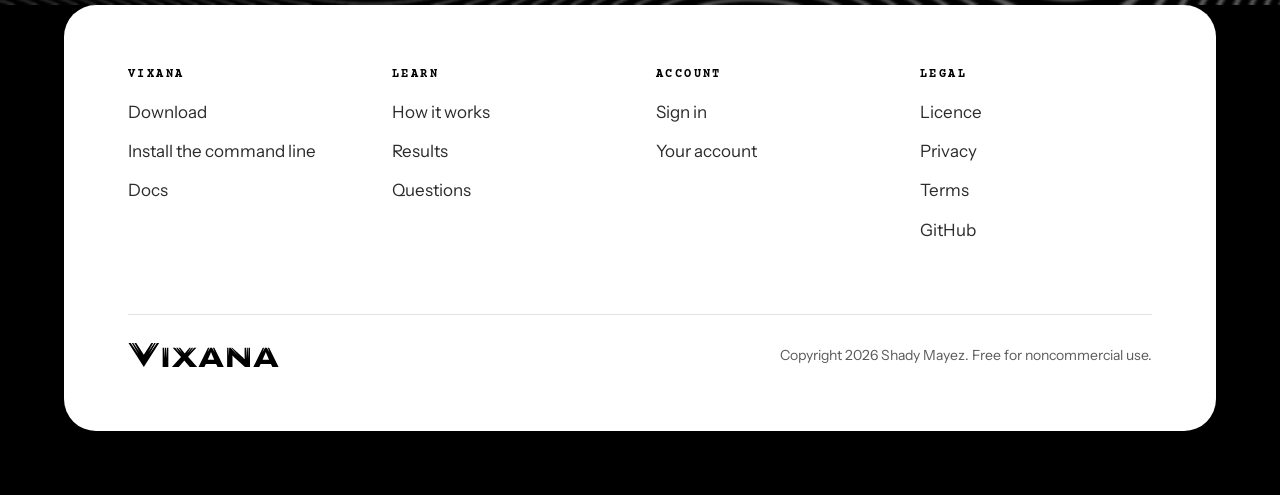
==== commit 83f21d36: "Publish the website from the main repository's website/ folder" ====
--- a/index.html
+++ b/index.html
@@ -4,10 +4,10 @@
 <meta charset="utf-8">
 <meta name="viewport" content="width=device-width, initial-scale=1">
 <title>Vixana — local AutoML for your own models</title>
-<meta name="description" content="Vixana builds, tests and combines many machine-learning models from your spreadsheet, on your own computer. In an open test it finished ahead of the AutoML from Amazon and Microsoft on 30 tables it had never seen.">
+<meta name="description" content="Vixana builds, tests and combines many machine-learning models from your spreadsheet, on your own computer. In two registered benchmarks it beat Amazon's AutoGluon on 82 of 103 tables, and in the latest it also beat Microsoft's FLAML.">
 <meta name="theme-color" content="#000000">
 <meta property="og:title" content="Vixana — local AutoML">
-<meta property="og:description" content="Machine learning that builds itself, on your own computer. Ahead of the AutoML from Amazon and Microsoft in an open test.">
+<meta property="og:description" content="Machine learning that builds itself, on your own computer. Beat Amazon's AutoML on 82 of 103 tables in registered tests.">
 <meta property="og:image" content="assets/img/icon-256.png">
 <link rel="icon" href="assets/img/favicon.svg" type="image/svg+xml">
 <link rel="apple-touch-icon" href="assets/img/icon-256.png">
@@ -47,8 +47,8 @@
         <p class="hero-tag">Machine learning that builds itself.<br>On your own computer.</p>
         <p class="hero-lede">Drop in a spreadsheet and choose what to predict. Vixana builds, tests and combines many
           models for you, and your data never leaves the room.</p>
-        <a class="hero-proof" href="#results"><strong>Ahead of the AutoML from Amazon and Microsoft</strong>
-          <span>in an open test on 30 tables it had never seen</span></a>
+        <a class="hero-proof" href="#results"><strong>Beat Amazon's AutoML on 82 of 103 tables</strong>
+          <span>and Microsoft's in our latest test · two registered benchmarks</span></a>
         <div class="field" id="hero-cmd">
           <code data-cmd="unix">curl -fsSL https://vixana.online/install.sh | sh</code>
           <button class="btn btn-dark" type="button" data-copy="unix">Copy</button>
@@ -179,27 +179,30 @@
     <div class="band-inner split split-flip">
       <div class="split-media media-card media-ink stats">
         <dl class="facts">
-          <div><dt>25 of 29</dt><dd>tables where Vixana beat AutoGluon, the AutoML engine Amazon builds into SageMaker,
-            at its best-quality setting. 3 losses, 1 tie.</dd></div>
-          <div><dt>5 of 5</dt><dd>well-known AutoML systems left behind, including FLAML from Microsoft Research.</dd></div>
-          <div><dt>+3.9%</dt><dd>typical (median) gain over AutoGluon, on data none of them had seen.</dd></div>
+          <div><dt>82 of 103</dt><dd>tables where Vixana beat AutoGluon, the AutoML engine Amazon builds into SageMaker.
+            13 losses, 8 ties, over two registered benchmarks.</dd></div>
+          <div><dt>5 of 5</dt><dd>well-known AutoML systems beaten in the latest test, including FLAML from Microsoft
+            Research.</dd></div>
+          <div><dt>+0.6–3.9%</dt><dd>typical (median) gain over AutoGluon, from stage to stage.</dd></div>
         </dl>
       </div>
       <div class="split-text">
         <h2 id="results-title" class="title">Beat Amazon's AutoML. And Microsoft's.</h2>
-        <p class="lede">We put Vixana up against the five AutoML systems data scientists know best, including
-          <strong>AutoGluon</strong>, the engine behind Amazon SageMaker Autopilot's ensemble mode, and
-          <strong>FLAML</strong> from Microsoft Research. Thirty tables none of them had seen, the same machine, the
-          same five minutes each. Vixana's GPU engine finished ahead of every one.</p>
-        <p class="lede">No cloud, no rented servers: a 4 GB graphics card and two processor threads.</p>
-        <p class="results-note">How we kept it fair: the rules were written before the first run; the tables were drawn
-          after 585 known datasets were set aside; each system ran locally on the same computer. One table was set
-          aside by the registered rule after Vixana hit its 8 GB memory cap there, and the CPU engine did not reach the
-          bar against AutoGluon. The paper, coming soon, reports all of it.</p>
+        <p class="lede">We tested Vixana against <strong>AutoGluon</strong>, the engine behind Amazon SageMaker
+          Autopilot's ensemble mode, in two benchmarks whose rules were written before they ran: 114 tables, from a
+          hundred rows to almost half a million. Vixana's GPU engine won 82 of the 103 tables that could be decided and
+          lost 13.</p>
+        <p class="lede">In the latest test, on 30 fresh tables, it also beat <strong>FLAML</strong> from Microsoft
+          Research and three more systems, with the same five minutes each on a 4 GB graphics card. No cloud, no
+          rented servers.</p>
+        <p class="results-note">The fine print: the ten largest tables, up to 470,000 rows, could not be decided on our
+          16 GB test laptop, because memory ran out for Vixana and AutoGluon alike; where they could be scored, they were
+          near ties. The first benchmark's early stages used earlier versions of the GPU engine. The CPU engine did not
+          reach the bar against AutoGluon in the latest test. The paper, coming soon, reports every number.</p>
       </div>
     </div>
     <div class="band-inner">
-      <p class="tiles-title">The systems it was tested against</p>
+      <p class="tiles-title">The systems it was tested against in the latest benchmark</p>
       <ul class="tiles">
         <li><span>AutoGluon</span><small>Amazon · best quality</small></li>
         <li><span>AutoGluon</span><small>Amazon · extreme</small></li>
@@ -237,9 +240,9 @@
             too.</p>
           <ol class="proof">
             <li><strong>Rules sealed</strong><span>scores, time budgets and the win rule, fixed in advance</span></li>
-            <li><strong>Unseen tables</strong><span>30 tables, drawn after 585 known datasets were set aside</span></li>
-            <li><strong>Same machine</strong><span>every system: 5 minutes, 2 CPU threads, one 4 GB GPU</span></li>
-            <li><strong>All of it shown</strong><span>25 wins, 3 losses, 1 tie, and where the CPU engine fell short</span></li>
+            <li><strong>New tables</strong><span>114 tables over two benchmarks; the latest 30 drawn after 585 known datasets were set aside</span></li>
+            <li><strong>Same machine</strong><span>every system on the same laptop, with the same time budget</span></li>
+            <li><strong>All of it shown</strong><span>82 wins, 13 losses, 8 ties, and the tables we could not decide</span></li>
           </ol>
         </article>
         <article class="tile-card tile-paper">
@@ -356,8 +359,8 @@
       </details>
       <details>
         <summary>Is it as good as cloud AutoML?</summary>
-        <p>In our registered test, Vixana's GPU engine beat AutoGluon, the engine Amazon uses in SageMaker Autopilot, on
-          25 of 29 tables, with the same five minutes on the same small computer. Cloud services can rent bigger
+        <p>In two registered benchmarks, Vixana's GPU engine beat AutoGluon, the engine Amazon uses in SageMaker
+          Autopilot, on 82 of 103 tables, with the same time budget on the same small computer. Cloud services can rent bigger
           machines; the point of Vixana is that you don't have to, and that your data stays with you.</p>
       </details>
       <details>
